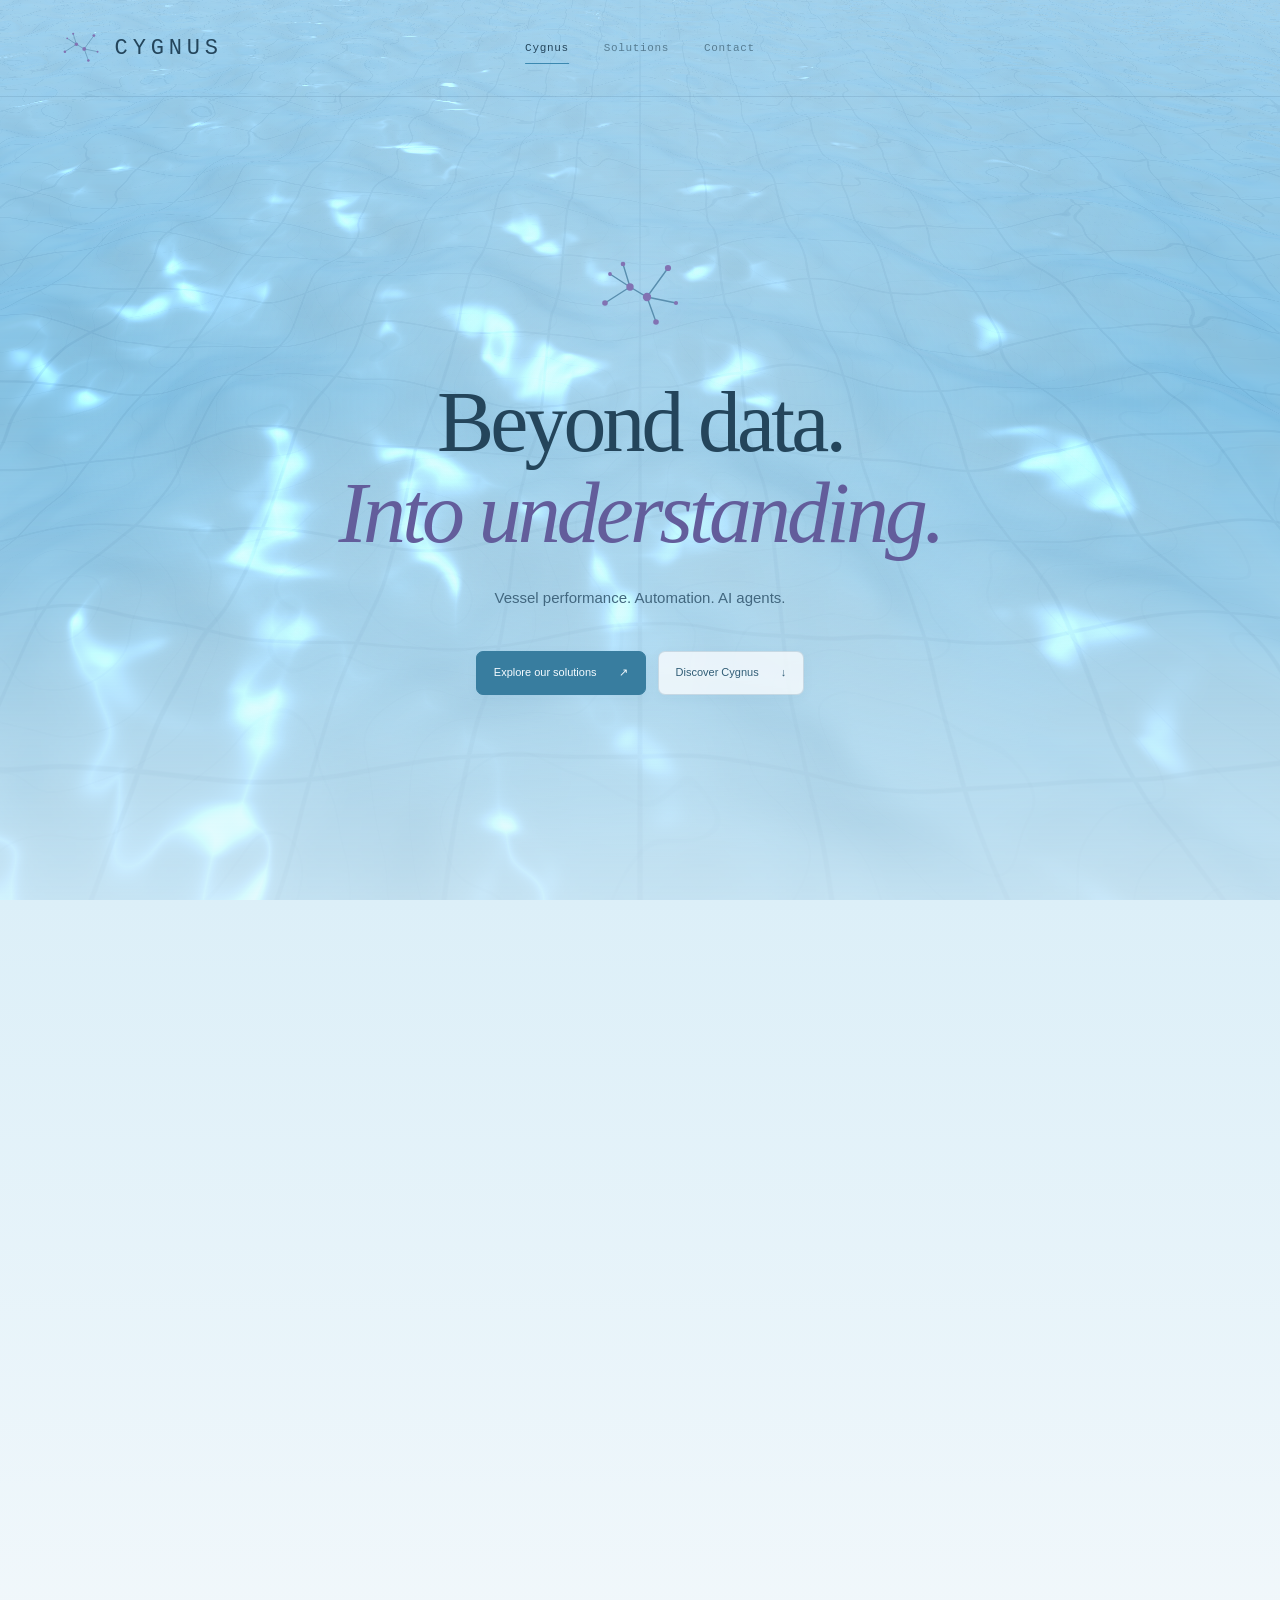
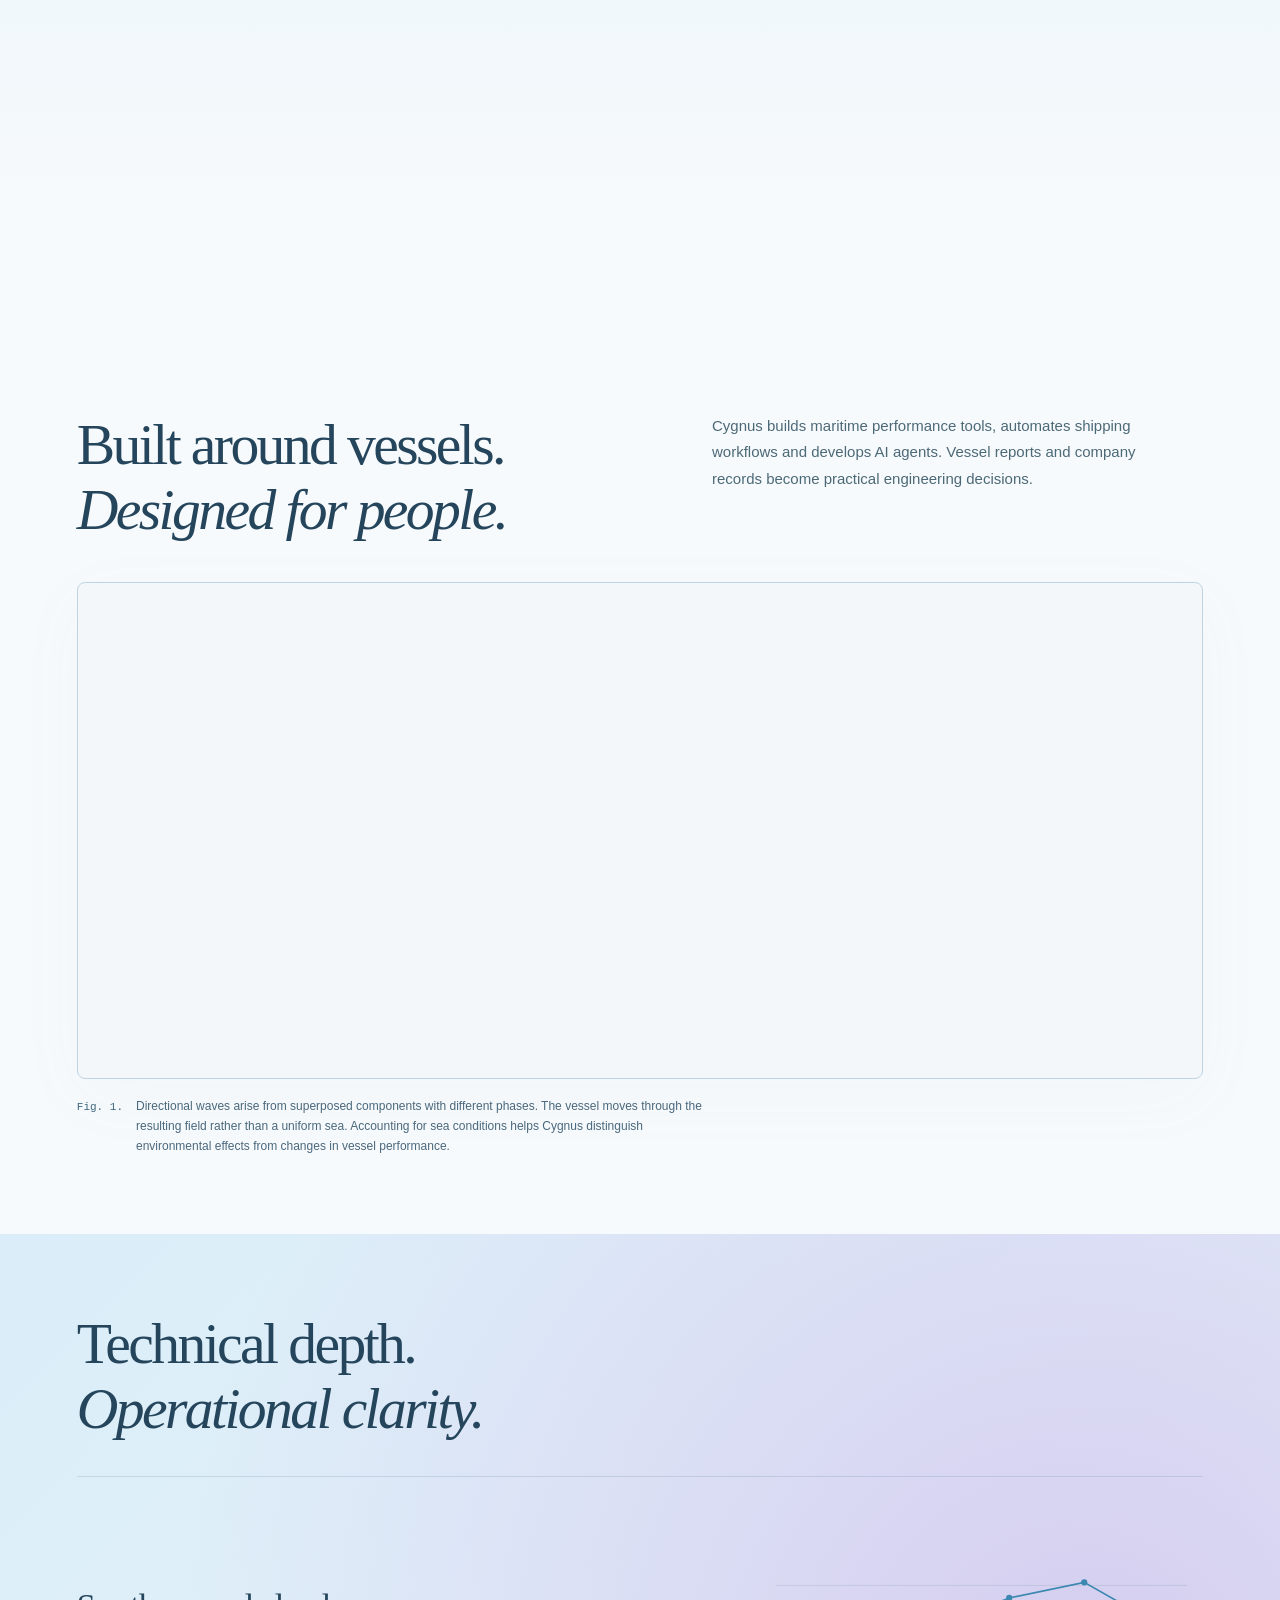
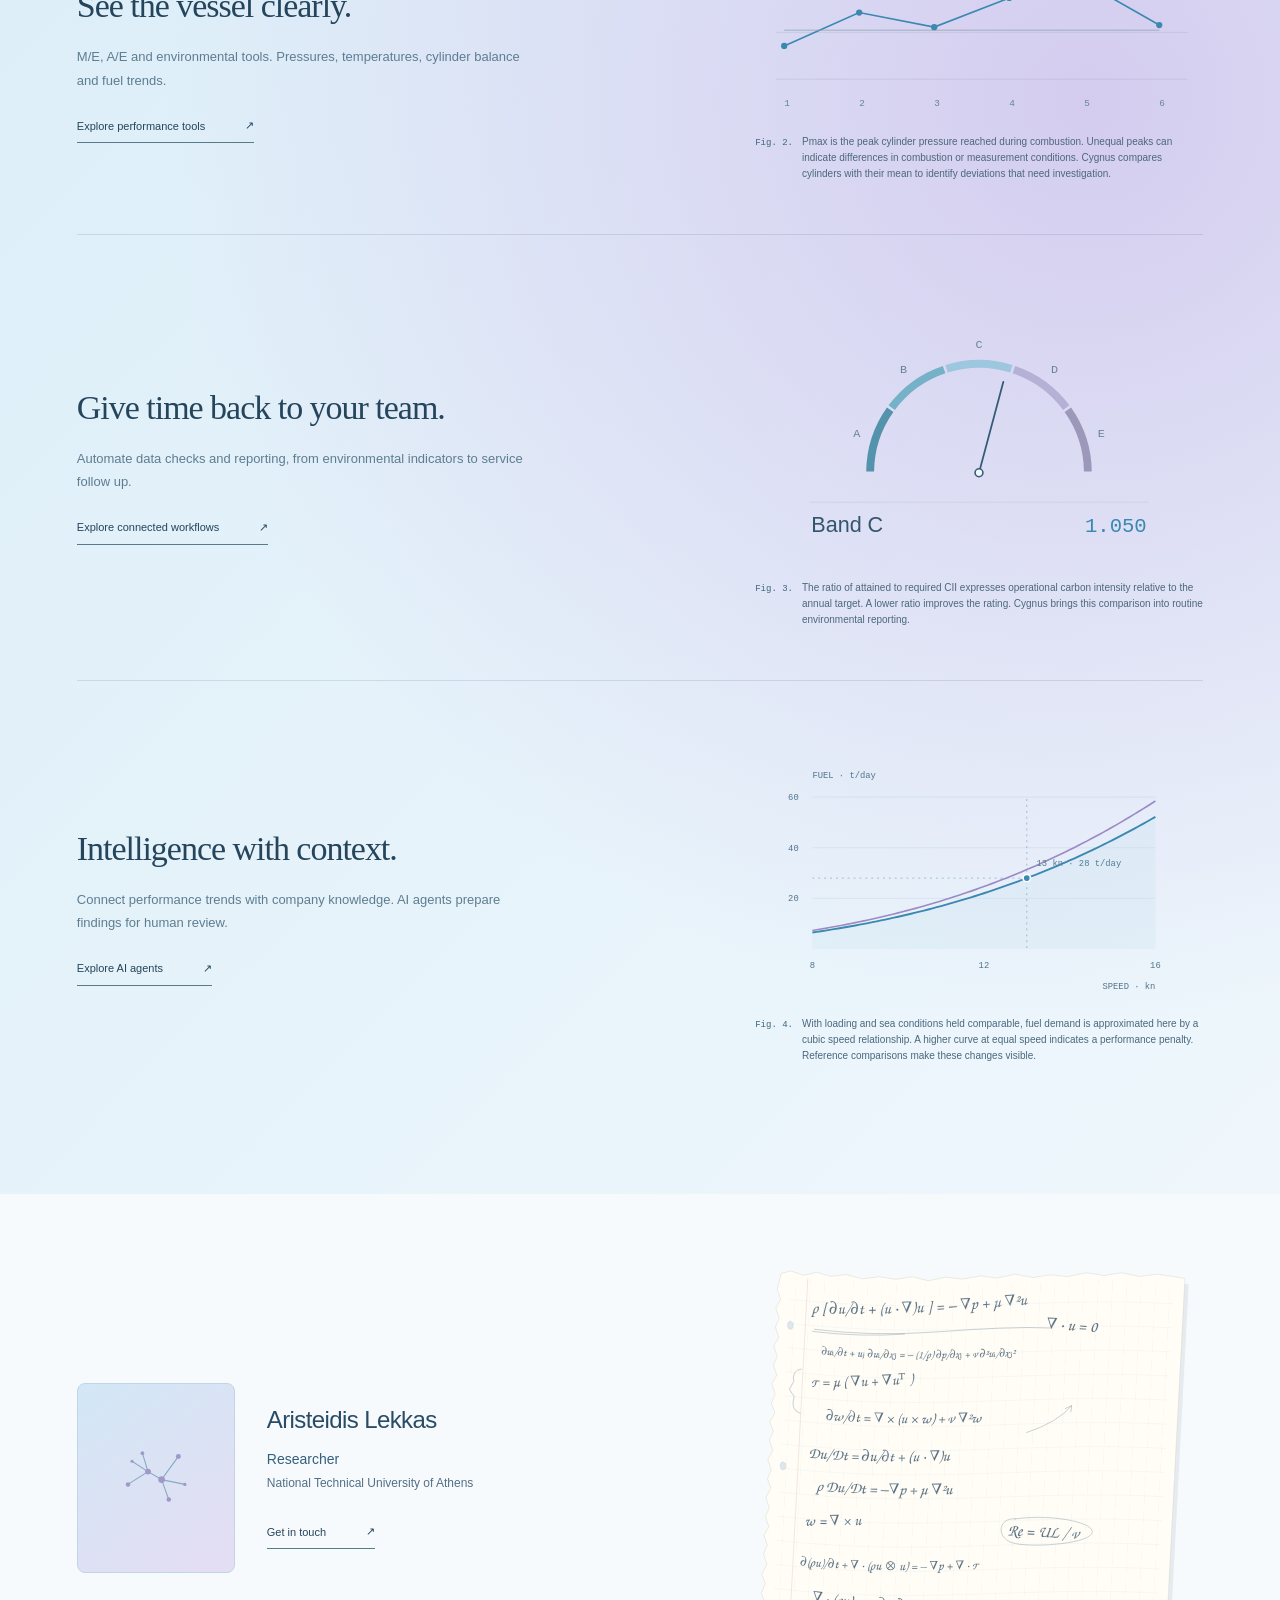
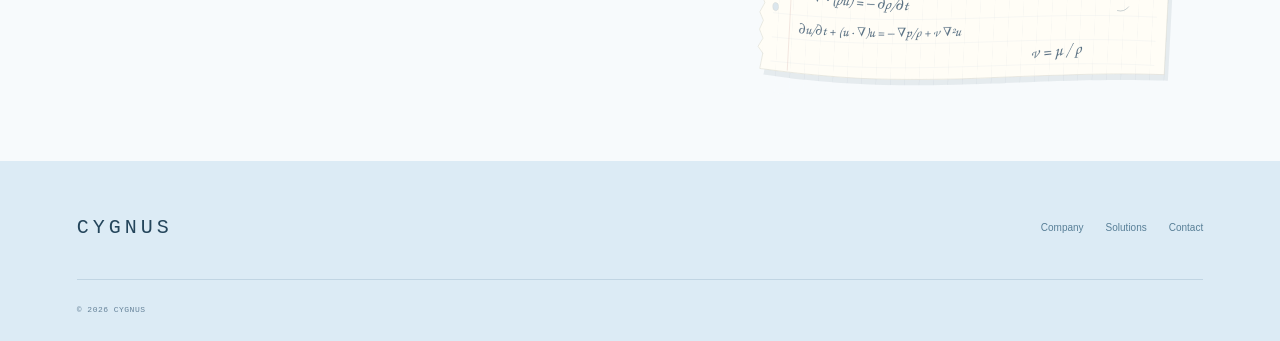
==== index.html @ 73a5e417 "Add files via upload" ====
<!doctype html><html lang="en"><head><meta charset="utf-8"><meta name="viewport" content="width=device-width,initial-scale=1"><meta name="theme-color" content="#e4f1f8"><title>Cygnus — Maritime Performance & Intelligence</title><meta name="description" content="Maritime performance tools, shipping process automation and AI agents. Engineering and development by Aristeidis Lekkas."><link rel="icon" type="image/svg+xml" href="mark.svg"><link rel="stylesheet" href="style.css?v=20"><script src="app.js?v=20" defer></script></head><body data-page="company"><a class="skip" href="#main">Skip to content</a><header class="site-header"><a class="brand" href="index.html" aria-label="Cygnus home"><img src="mark.svg" width="46" height="46" alt=""><span>CYGNUS</span></a><nav id="navigation" aria-label="Main navigation"><a href="index.html" aria-current="page">Cygnus</a><a href="solutions.html">Solutions</a><a href="contact.html">Contact</a></nav><div class="header-actions"><button class="menu-toggle" aria-label="Open navigation" aria-controls="navigation" aria-expanded="false"><span></span><span></span></button></div></header><main id="main">
<section class="ocean-hero"><canvas id="sea" aria-hidden="true"></canvas><div class="sea-vignette"></div><div class="hero-content"><div class="hero-symbol"><img src="mark.svg" alt="Cygnus constellation" width="100" height="100"></div><h1>Beyond data.<br><em>Into understanding.</em></h1><p class="hero-description">Vessel performance. Automation. AI agents.</p><div class="hero-cta"><a class="button primary" href="solutions.html">Explore our solutions <span>↗</span></a><a class="plain-link" href="#company">Discover Cygnus <span>↓</span></a></div></div></section>
<div class="ocean-transfer" aria-hidden="true"></div>
<section class="section light" id="company"><div class="intro-grid"><h2 class="reveal">Built around vessels.<br><em>Designed for people.</em></h2><div class="intro-copy reveal"><p>Cygnus builds maritime performance tools, automates shipping workflows and develops AI agents. Vessel reports and company records become practical engineering decisions.</p></div></div><figure class="engineering-figure"><div class="light-scene company-wave-scene" id="company-wave-scene"><svg viewBox="0 0 1000 500" role="img" aria-label="Ship in a directional wave field changing with scroll"></svg></div><figcaption class="figure-caption"><span class="figure-number">Fig. 1.</span><p>Directional waves arise from superposed components with different phases. The vessel moves through the resulting field rather than a uniform sea. Accounting for sea conditions helps Cygnus distinguish environmental effects from changes in vessel performance.</p></figcaption></figure></section>
<section class="section dark" id="work"><div class="section-intro reveal"><h2>Technical depth.<br><em>Operational clarity.</em></h2></div>
<div class="capability reveal"><div class="capability-copy"><h3>See the vessel clearly.</h3><p>M/E, A/E and environmental tools. Pressures, temperatures, cylinder balance and fuel trends.</p><a class="text-link" href="solutions.html#performance">Explore performance tools <span>↗</span></a></div><figure class="mini-graphic"><svg viewBox="0 0 430 160" class="mini-pressure" id="pressure-mini-chart" role="img" aria-label="Illustrative cylinder pressure chart"><path class="gridline" d="M20 35H415M20 80H415M20 125H415"/><path class="chart-line cyan animated-trace" d="M28 93 100 61 172 75 244 47 316 32 388 73"/><path class="chart-line faded" d="M28 78H388"/><g class="chart-dots"><circle cx="28" cy="93" r="3"/><circle cx="100" cy="61" r="3"/><circle cx="172" cy="75" r="3"/><circle cx="244" cy="47" r="3"/><circle cx="316" cy="32" r="3"/><circle cx="388" cy="73" r="3"/></g><g class="svg-label"><text x="28" y="151">1</text><text x="100" y="151">2</text><text x="172" y="151">3</text><text x="244" y="151">4</text><text x="316" y="151">5</text><text x="388" y="151">6</text></g></svg><figcaption class="figure-caption"><span class="figure-number">Fig. 2.</span><p>Pmax is the peak cylinder pressure reached during combustion. Unequal peaks can indicate differences in combustion or measurement conditions. Cygnus compares cylinders with their mean to identify deviations that need investigation.</p></figcaption></figure></div>
<div class="capability reveal"><div class="capability-copy"><h3>Give time back to your team.</h3><p>Automate data checks and reporting, from environmental indicators to service follow up.</p><a class="text-link" href="solutions.html#automation">Explore connected workflows <span>↗</span></a></div><figure class="mini-graphic cii-mini"><svg id="cii-mini-chart" viewBox="0 0 430 260" role="img" aria-label="Illustrative CII rating gauge whose needle changes with scroll"></svg><figcaption class="figure-caption"><span class="figure-number">Fig. 3.</span><p>The ratio of attained to required CII expresses operational carbon intensity relative to the annual target. A lower ratio improves the rating. Cygnus brings this comparison into routine environmental reporting.</p></figcaption></figure></div>
<div class="capability reveal"><div class="capability-copy"><h3>Intelligence with context.</h3><p>Connect performance trends with company knowledge. AI agents prepare findings for human review.</p><a class="text-link" href="solutions.html#agents">Explore AI agents <span>↗</span></a></div><figure class="mini-graphic speed-mini"><svg id="speed-mini-chart" viewBox="0 0 430 250" role="img" aria-label="Illustrative cubic vessel speed versus fuel curves drawn by scrolling"></svg><figcaption class="figure-caption"><span class="figure-number">Fig. 4.</span><p>With loading and sea conditions held comparable, fuel demand is approximated here by a cubic speed relationship. A higher curve at equal speed indicates a performance penalty. Reference comparisons make these changes visible.</p></figcaption></figure></div></section>
<section class="section light profile-section"><div class="research-profile"><div class="profile-identity"><div class="portrait-slot" aria-hidden="true"><img src="mark.svg" alt="" width="80" height="80"></div><div class="research-profile-copy"><h3>Aristeidis Lekkas</h3><p>Researcher<br><span>National Technical University of Athens</span></p><a class="text-link" href="contact.html">Get in touch <span>↗</span></a></div></div><div class="research-notebook" id="research-notebook"><!-- notebook:start --><svg xmlns="http://www.w3.org/2000/svg" viewBox="0 0 800 760" aria-hidden="true" focusable="false" class="research-paper"><defs><g id="notebook-sheet"><path d="M48 32L65 26 88 31 110 24 135 29 161 24 190 30 219 25 248 29 276 24 305 31 334 25 364 29 395 24 424 29 454 23 486 30 516 26 546 30 578 24 609 29 640 24 670 30 702 25 750 30L750 720Q400 732 47 720L51 693 42 682 50 667 43 652 49 636 42 622 50 605 43 590 49 572 42 557 50 538 43 521 49 505 42 489 50 473 43 456 49 440 42 423 50 406 43 390 49 374 42 357 50 340 43 323 49 307 42 291 50 275 43 258 49 242 42 225 50 209 43 192 49 176 42 159 50 143 43 126 49 110 42 93 50 77 43 61Z" fill="#47657a" opacity=".10" transform="translate(7 10)" /><path d="M48 32L65 26 88 31 110 24 135 29 161 24 190 30 219 25 248 29 276 24 305 31 334 25 364 29 395 24 424 29 454 23 486 30 516 26 546 30 578 24 609 29 640 24 670 30 702 25 750 30L750 720Q400 732 47 720L51 693 42 682 50 667 43 652 49 636 42 622 50 605 43 590 49 572 42 557 50 538 43 521 49 505 42 489 50 473 43 456 49 440 42 423 50 406 43 390 49 374 42 357 50 340 43 323 49 307 42 291 50 275 43 258 49 242 42 225 50 209 43 192 49 176 42 159 50 143 43 126 49 110 42 93 50 77 43 61Z" fill="#fffdf6" stroke="#deddd4" stroke-width="1" /><path d="M65 75H732" stroke="#a5bed0" stroke-width=".7" opacity=".23" /><path d="M65 117H732" stroke="#a5bed0" stroke-width=".7" opacity=".23" /><path d="M65 159H732" stroke="#a5bed0" stroke-width=".7" opacity=".23" /><path d="M65 201H732" stroke="#a5bed0" stroke-width=".7" opacity=".23" /><path d="M65 243H732" stroke="#a5bed0" stroke-width=".7" opacity=".23" /><path d="M65 285H732" stroke="#a5bed0" stroke-width=".7" opacity=".23" /><path d="M65 327H732" stroke="#a5bed0" stroke-width=".7" opacity=".23" /><path d="M65 369H732" stroke="#a5bed0" stroke-width=".7" opacity=".23" /><path d="M65 411H732" stroke="#a5bed0" stroke-width=".7" opacity=".23" /><path d="M65 453H732" stroke="#a5bed0" stroke-width=".7" opacity=".23" /><path d="M65 495H732" stroke="#a5bed0" stroke-width=".7" opacity=".23" /><path d="M65 537H732" stroke="#a5bed0" stroke-width=".7" opacity=".23" /><path d="M65 579H732" stroke="#a5bed0" stroke-width=".7" opacity=".23" /><path d="M65 621H732" stroke="#a5bed0" stroke-width=".7" opacity=".23" /><path d="M65 663H732" stroke="#a5bed0" stroke-width=".7" opacity=".23" /><path d="M65 705H732" stroke="#a5bed0" stroke-width=".7" opacity=".23" /><path d="M95 36V719" stroke="#ca9e9a" stroke-width=".9" opacity=".45" /><ellipse cx="69" cy="120" rx="5" ry="7" fill="#dbe6ed" stroke="#d3d5d0" stroke-width=".8" /><ellipse cx="69" cy="365" rx="5" ry="7" fill="#dbe6ed" stroke="#d3d5d0" stroke-width=".8" /><ellipse cx="69" cy="610" rx="5" ry="7" fill="#dbe6ed" stroke="#d3d5d0" stroke-width=".8" /><g fill="#5a7183" stroke="#5a7183" stroke-width=".14"><g data-handwritten-line="0" transform="translate(105 96) rotate(-0.8) scale(0.88) translate(-125.0 -65.0)"><g transform="rotate(-2,125,65)">
      <g aria-label="ρ [ ∂u/∂t + (u · ∇)u ] = − ∇p + μ ∇²u" style="font-size:32px">
        <path d="m 129.192,65.096 c 0.672,0.128 0.992,0.16 1.44,0.16 1.344,0 2.528,-0.448 3.84,-1.408 1.12,-0.832 2.24,-2.08 2.816,-3.072 0.896,-1.6 1.696,-4.576 1.696,-6.336 0,-1.664 -0.736,-2.624 -2.048,-2.624 -0.96,0 -2.56,0.512 -3.936,1.28 -1.92,1.088 -3.136,2.368 -3.904,4.096 -0.48,1.056 -0.672,1.792 -1.44,5.344 -0.8,3.52 -1.344,5.824 -2.24,9.216 l -1.152,0.064 -0.96,1.024 c 0.576,0.032 0.96,0.032 1.088,0.032 l 2.304,0.032 2.048,0.032 c 0.256,0 0.704,0 1.504,-0.032 l 0.992,-0.8 -3.584,-0.192 c 0.416,-1.952 0.608,-2.88 0.736,-3.392 0.16,-0.672 0.288,-1.344 0.448,-2.048 z m 5.856,-11.744 c 1.024,0.064 1.632,0.96 1.632,2.368 0,1.856 -0.736,4.352 -1.728,5.888 -1.024,1.568 -2.144,2.336 -3.392,2.336 -0.608,0 -1.024,-0.192 -1.248,-0.544 -0.256,-0.416 -0.384,-0.992 -0.352,-1.472 0.096,-1.28 0.896,-3.904 1.792,-5.856 0.672,-1.504 2.24,-2.816 3.296,-2.72 z" transform=" translate(129.192 65.096) skewX(-1.6500000000000001) scale(0.973 1) translate(-129.192 -65.096) translate(0.130 -0.850)" stroke-width="0.16" />
        <path d="m 148.71197,70.248 c 0.8,0.032 1.312,0.032 1.472,0.032 h 0.352 l 1.12,-0.832 -2.656,-0.16 0.608,-2.464 1.184,-4.736 1.248,-4.8 c 0.288,-1.12 0.576,-2.272 0.864,-3.424 0.512,-1.952 0.896,-3.392 1.12,-4.288 0.48,-1.76 0.768,-2.752 1.376,-4.864 l 1.568,-0.192 1.12,-0.8 h -1.12 -0.928 -1.504 -0.8 c -0.768,3.2 -1.312,5.28 -1.92,7.552 -0.576,1.984 -1.12,4 -1.696,6.016 -1.76,6.72 -1.76,6.72 -2.048,7.808 -0.384,1.504 -1.088,4 -1.408,5.184 0.544,-0.032 0.8,-0.032 1.344,-0.032 z" transform=" translate(148.71197 70.248) skewX(1.1) scale(0.973 1) translate(-148.71197 -70.248) translate(0.390 -0.850)" stroke-width="0.195" />
        <path d="m 163.30394,42.984 c 1.632,-0.8 2.528,-1.056 3.648,-1.056 3.328,0 5.248,3.104 5.248,8.512 0,0.992 -0.064,1.696 -0.224,3.264 -2.304,-1.76 -3.264,-2.176 -5.056,-2.176 -3.296,0 -6.272,3.488 -6.272,7.392 0,3.648 2.656,6.4 6.208,6.4 2.336,0 4.064,-1.024 5.536,-3.232 1.504,-2.24 2.528,-6.56 2.528,-10.496 0,-6.304 -3.808,-11.2 -8.736,-11.2 -1.344,0 -2.24,0.192 -4.224,0.896 z m 8.448,11.808 c -0.416,3.232 -0.864,5.088 -1.632,6.592 -0.928,1.824 -2.304,2.912 -3.744,2.912 -1.792,0 -2.88,-1.696 -2.88,-4.48 0,-3.776 2.176,-6.816 4.896,-6.816 1.184,0 1.92,0.384 3.36,1.792 z" transform=" translate(163.30394 42.984) skewX(-1.1) scale(0.973 1) translate(-163.30394 -42.984) translate(-0.195 -0.850)" stroke-width="0.23" />
        <path d="m 186.43994,60.776 c -2.432,1.664 -3.552,2.336 -3.968,2.336 -0.352,0 -0.608,-0.448 -0.608,-1.056 0,-0.736 0.256,-2.016 0.8,-4.064 0.32,-1.216 0.64,-2.432 0.672,-2.624 0.288,-1.216 0.512,-2.016 0.576,-2.24 0.096,-0.352 0.16,-0.672 0.16,-0.864 0,-0.256 -0.16,-0.416 -0.384,-0.416 -0.32,0 -2.624,1.248 -4.96,2.688 l -0.224,0.864 c 1.376,-0.704 1.952,-0.928 2.336,-0.928 0.256,0 0.448,0.224 0.448,0.608 0,0.448 -0.288,1.696 -0.896,3.968 -0.8,3.008 -0.992,3.872 -0.992,4.8 0,0.896 0.384,1.568 0.896,1.568 0.48,0 1.024,-0.288 2.656,-1.344 2.496,-1.6 2.496,-1.6 3.296,-2.144 -0.288,1.088 -0.448,2.176 -0.448,2.752 0,0.448 0.224,0.736 0.576,0.736 0.64,0 3.648,-1.76 5.856,-3.424 l 0.224,-0.96 c -2.272,1.344 -3.328,1.92 -3.68,1.92 -0.224,0 -0.352,-0.224 -0.352,-0.768 0,-1.632 1.152,-6.368 2.56,-10.464 -0.416,0.224 -0.704,0.384 -0.832,0.448 -0.384,0.192 -0.768,0.384 -1.184,0.544 -0.096,0.064 -0.288,0.16 -0.64,0.352 -0.224,0.8 -0.736,2.944 -1.568,6.432 z" transform=" translate(186.43994 60.776) skewX(1.6500000000000001) scale(0.973 1) translate(-186.43994 -60.776) translate(0.065 -0.850)" stroke-width="0.09" />
        <path d="m 191.17591,70.408 c 0.288,0 0.32,0 0.672,0.032 l 1.312,-2.304 3.648,-6.304 3.712,-6.4 c 1.536,-2.656 3.104,-5.312 4.672,-7.968 0.992,-1.696 1.216,-2.08 2.528,-4.064 -0.608,-0.064 -0.96,-0.096 -1.376,-0.128 -1.344,2.464 -1.728,3.136 -2.752,4.864 -1.856,3.2 -3.808,6.528 -5.76,9.856 l -2.24,3.84 c -0.832,1.408 -1.696,2.816 -2.432,4.096 -1.056,1.728 -1.44,2.368 -2.752,4.416 z" transform=" translate(191.17591 70.408) skewX(-0.55) scale(0.973 1) translate(-191.17591 -70.408) translate(0.325 -0.850)" stroke-width="0.125" />
        <path d="m 204.90392,42.984 c 1.632,-0.8 2.528,-1.056 3.648,-1.056 3.328,0 5.248,3.104 5.248,8.512 0,0.992 -0.064,1.696 -0.224,3.264 -2.304,-1.76 -3.264,-2.176 -5.056,-2.176 -3.296,0 -6.272,3.488 -6.272,7.392 0,3.648 2.656,6.4 6.208,6.4 2.336,0 4.064,-1.024 5.536,-3.232 1.504,-2.24 2.528,-6.56 2.528,-10.496 0,-6.304 -3.808,-11.2 -8.736,-11.2 -1.344,0 -2.24,0.192 -4.224,0.896 z m 8.448,11.808 c -0.416,3.232 -0.864,5.088 -1.632,6.592 -0.928,1.824 -2.304,2.912 -3.744,2.912 -1.792,0 -2.88,-1.696 -2.88,-4.48 0,-3.776 2.176,-6.816 4.896,-6.816 1.184,0 1.92,0.384 3.36,1.792 z" transform=" translate(204.90392 42.984) skewX(2.2) scale(0.973 1) translate(-204.90392 -42.984) translate(-0.260 -0.850)" stroke-width="0.16" />
        <path d="m 229.09592,60.968 c -2.432,1.472 -3.456,1.984 -3.904,1.984 -0.416,0 -0.928,-0.8 -0.928,-1.504 0,-0.448 0.032,-0.544 0.736,-3.584 0.16,-0.576 0.288,-1.184 0.416,-1.792 0.032,-0.096 0.16,-0.608 0.224,-0.896 1.088,-0.032 2.08,-0.096 3.168,-0.16 l 1.216,-0.928 h -4.096 c 0.16,-0.736 0.224,-0.96 0.32,-1.44 0.096,-0.32 0.32,-1.184 0.768,-2.912 l 0.192,-0.832 -0.544,0.288 c -0.192,0.064 -0.448,0.192 -0.8,0.352 -0.224,0.128 -0.48,0.224 -0.736,0.352 -0.128,0.064 -0.256,0.128 -0.448,0.192 l -0.288,1.312 -0.352,1.536 -0.256,1.152 c -0.288,0.032 -0.48,0.032 -0.576,0.032 h -0.768 c -0.064,0 -0.224,0 -0.48,0.032 -0.16,0.096 -0.288,0.192 -0.32,0.192 -0.096,0.064 -0.288,0.224 -0.608,0.48 -0.064,0.032 -0.224,0.192 -0.48,0.352 h 0.768 1.472 0.704 l -0.32,1.408 c -1.376,5.664 -1.376,5.664 -1.376,6.688 0,1.024 0.672,2.144 1.28,2.144 0.704,0 2.88,-1.312 5.952,-3.648 z" transform=" translate(229.09592 60.968) skewX(0.0) scale(0.973 1) translate(-229.09592 -60.968) translate(0.000 -0.850)" stroke-width="0.195" />
        <path d="m 245.47989,58.856 h 5.696 v -1.728 h -5.696 v -5.696 h -1.728 v 5.696 h -5.696 v 1.728 h 5.696 v 5.696 h 1.728 z" transform=" translate(245.47989 58.856) skewX(-2.2) scale(0.973 1) translate(-245.47989 -58.856) translate(0.260 -0.850)" stroke-width="0.23" />
        <path d="m 271.36788,43.784 c -0.096,-0.064 -0.128,-0.064 -0.288,-0.16 h -0.32 c -2.272,2.112 -3.68,4.032 -5.184,7.04 -2.144,4.288 -3.424,9.6 -3.424,14.272 0,2.016 0.288,3.392 1.184,5.376 1.216,-0.256 1.408,-0.32 2.016,-0.544 -0.832,-2.56 -1.088,-4.192 -1.088,-6.848 0,-3.712 0.736,-7.648 2.112,-11.072 1.376,-3.488 2.752,-5.536 5.248,-7.904 z" transform=" translate(271.36788 43.784) skewX(0.55) scale(0.973 1) translate(-271.36788 -43.784) translate(-0.325 -0.850)" stroke-width="0.09" />
        <path d="m 277.31989,60.776 c -2.432,1.664 -3.552,2.336 -3.968,2.336 -0.352,0 -0.608,-0.448 -0.608,-1.056 0,-0.736 0.256,-2.016 0.8,-4.064 0.32,-1.216 0.64,-2.432 0.672,-2.624 0.288,-1.216 0.512,-2.016 0.576,-2.24 0.096,-0.352 0.16,-0.672 0.16,-0.864 0,-0.256 -0.16,-0.416 -0.384,-0.416 -0.32,0 -2.624,1.248 -4.96,2.688 l -0.224,0.864 c 1.376,-0.704 1.952,-0.928 2.336,-0.928 0.256,0 0.448,0.224 0.448,0.608 0,0.448 -0.288,1.696 -0.896,3.968 -0.8,3.008 -0.992,3.872 -0.992,4.8 0,0.896 0.384,1.568 0.896,1.568 0.48,0 1.024,-0.288 2.656,-1.344 2.496,-1.6 2.496,-1.6 3.296,-2.144 -0.288,1.088 -0.448,2.176 -0.448,2.752 0,0.448 0.224,0.736 0.576,0.736 0.64,0 3.648,-1.76 5.856,-3.424 l 0.224,-0.96 c -2.272,1.344 -3.328,1.92 -3.68,1.92 -0.224,0 -0.352,-0.224 -0.352,-0.768 0,-1.632 1.152,-6.368 2.56,-10.464 -0.416,0.224 -0.704,0.384 -0.832,0.448 -0.384,0.192 -0.768,0.384 -1.184,0.544 -0.096,0.064 -0.288,0.16 -0.64,0.352 -0.224,0.8 -0.736,2.944 -1.568,6.432 z" transform=" translate(277.31989 60.776) skewX(-1.6500000000000001) scale(0.973 1) translate(-277.31989 -60.776) translate(-0.065 -0.850)" stroke-width="0.125" />
        <path d="m 293.92784,56.136 c -1.088,0 -1.952,0.864 -1.952,1.952 0,1.024 0.864,1.92 1.92,1.92 1.088,0 1.952,-0.864 1.952,-1.952 0,-1.056 -0.864,-1.92 -1.92,-1.92 z" transform=" translate(293.92784 56.136) skewX(1.1) scale(0.973 1) translate(-293.92784 -56.136) translate(0.195 -0.850)" stroke-width="0.16" />
        <path d="m 303.39979,42.504 10.496,22.496 9.184,-22.496 z m 2.336,1.664 h 13.12 l -6.176,14.976 z" transform=" translate(303.39979 42.504) skewX(-1.1) scale(0.973 1) translate(-303.39979 -42.504) translate(-0.390 -0.850)" stroke-width="0.195" />
        <path d="m 325.25578,70.312 c 2.24,-2.08 3.648,-4 5.184,-7.04 2.144,-4.256 3.424,-9.632 3.424,-14.272 0,-1.888 -0.32,-3.328 -1.152,-5.344 -1.216,0.224 -1.408,0.288 -2.048,0.544 0.832,2.528 1.088,4.128 1.088,6.784 0,3.744 -0.736,7.648 -2.112,11.104 -1.408,3.52 -2.784,5.568 -5.248,7.904 0.256,0.16 0.448,0.256 0.544,0.32 z" transform=" translate(325.25578 70.312) skewX(1.6500000000000001) scale(0.973 1) translate(-325.25578 -70.312) translate(-0.130 -0.850)" stroke-width="0.23" />
        <path d="m 341.44776,60.776 c -2.432,1.664 -3.552,2.336 -3.968,2.336 -0.352,0 -0.608,-0.448 -0.608,-1.056 0,-0.736 0.256,-2.016 0.8,-4.064 0.32,-1.216 0.64,-2.432 0.672,-2.624 0.288,-1.216 0.512,-2.016 0.576,-2.24 0.096,-0.352 0.16,-0.672 0.16,-0.864 0,-0.256 -0.16,-0.416 -0.384,-0.416 -0.32,0 -2.624,1.248 -4.96,2.688 l -0.224,0.864 c 1.376,-0.704 1.952,-0.928 2.336,-0.928 0.256,0 0.448,0.224 0.448,0.608 0,0.448 -0.288,1.696 -0.896,3.968 -0.8,3.008 -0.992,3.872 -0.992,4.8 0,0.896 0.384,1.568 0.896,1.568 0.48,0 1.024,-0.288 2.656,-1.344 2.496,-1.6 2.496,-1.6 3.296,-2.144 -0.288,1.088 -0.448,2.176 -0.448,2.752 0,0.448 0.224,0.736 0.576,0.736 0.64,0 3.648,-1.76 5.856,-3.424 l 0.224,-0.96 c -2.272,1.344 -3.328,1.92 -3.68,1.92 -0.224,0 -0.352,-0.224 -0.352,-0.768 0,-1.632 1.152,-6.368 2.56,-10.464 -0.416,0.224 -0.704,0.384 -0.832,0.448 -0.384,0.192 -0.768,0.384 -1.184,0.544 -0.096,0.064 -0.288,0.16 -0.64,0.352 -0.224,0.8 -0.736,2.944 -1.568,6.432 z" transform=" translate(341.44776 60.776) skewX(-0.55) scale(0.973 1) translate(-341.44776 -60.776) translate(0.130 -0.850)" stroke-width="0.09" />
        <path d="m 363.36771,43.72 h -0.576 -1.472 -0.384 l -1.12,0.8 2.72,0.16 c -0.096,0.288 -0.288,1.088 -0.64,2.496 -0.384,1.568 -0.768,3.136 -1.152,4.736 l -1.248,4.768 c -0.512,1.92 -0.992,3.808 -1.472,5.728 -0.256,0.992 -0.768,2.848 -1.376,4.96 -0.16,0.64 -0.352,1.28 -0.544,1.92 l -1.632,0.192 -1.088,0.8 c 0.544,-0.032 1.056,-0.032 1.28,-0.032 h 0.8 1.504 l 0.8,0.032 c 0.768,-3.2 1.28,-5.28 1.92,-7.552 0.544,-2.016 1.12,-4.032 1.696,-6.048 1.12,-4.32 1.792,-6.912 2.048,-7.808 0.448,-1.696 0.96,-3.52 1.408,-5.152 z" transform=" translate(363.36771 43.72) skewX(2.2) scale(0.973 1) translate(-363.36771 -43.72) translate(0.390 -0.850)" stroke-width="0.125" />
        <path d="m 386.50367,59.816 h -13.12 v 1.728 h 13.12 z m 0,-5.376 h -13.12 v 1.728 h 13.12 z" transform=" translate(386.50367 59.816) skewX(0.0) scale(0.973 1) translate(-386.50367 -59.816) translate(-0.195 -0.850)" stroke-width="0.16" />
        <path d="m 411.49567,57.128 h -16.128 v 1.728 h 16.128 z" transform=" translate(411.49567 57.128) skewX(-2.2) scale(0.973 1) translate(-411.49567 -57.128) translate(0.065 -0.850)" stroke-width="0.195" />
        <path d="m 418.08766,42.504 10.496,22.496 9.184,-22.496 z m 2.336,1.664 h 13.12 l -6.176,14.976 z" transform=" translate(418.08766 42.504) skewX(0.55) scale(0.973 1) translate(-418.08766 -42.504) translate(0.325 -0.850)" stroke-width="0.23" />
        <path d="m 439.23964,71.816 -0.96,1.024 c 0.576,0.032 0.96,0.032 1.088,0.032 l 2.304,0.032 2.048,0.032 c 0.256,0 0.704,0 1.504,-0.032 l 0.992,-0.8 -3.584,-0.192 c 0.416,-1.952 0.608,-2.88 0.736,-3.392 0.16,-0.672 0.288,-1.344 0.448,-2.048 l 0.352,-1.376 c 0.64,0.128 0.992,0.16 1.536,0.16 1.76,0 2.112,-0.16 4.608,-2.24 1.088,-0.864 1.472,-1.312 1.952,-2.24 1.024,-2.08 1.696,-4.576 1.696,-6.4 0,-1.536 -0.672,-2.528 -1.728,-2.528 -0.768,0 -1.856,0.48 -3.168,1.44 -1.408,1.024 -2.272,1.664 -2.624,1.888 0.448,-1.888 0.672,-2.848 0.672,-2.912 0,-0.192 -0.224,-0.416 -0.448,-0.416 -0.32,0 -2.912,1.376 -5.28,2.784 l -0.192,0.832 c 0.224,-0.096 0.672,-0.288 1.312,-0.544 0.608,-0.288 0.736,-0.32 0.992,-0.32 0.384,0 0.608,0.32 0.608,0.896 0,1.152 -1.888,9.376 -3.712,16.256 z m 5.696,-9.952 0.48,-2.176 0.48,-2.08 c 0.032,-0.16 0.128,-0.576 0.256,-1.152 2.592,-1.92 3.616,-2.464 4.448,-2.464 0.64,0 1.056,0.672 1.056,1.76 0,1.44 -0.448,3.264 -1.248,4.992 -0.864,1.92 -1.952,2.848 -3.264,2.848 -0.8,0 -1.664,-0.256 -2.432,-0.704 z" transform=" translate(439.23964 71.816) skewX(-1.6500000000000001) scale(0.973 1) translate(-439.23964 -71.816) translate(-0.260 -0.850)" stroke-width="0.09" />
        <path d="m 470.37564,58.856 h 5.696 v -1.728 h -5.696 v -5.696 h -1.728 v 5.696 h -5.696 v 1.728 h 5.696 v 5.696 h 1.728 z" transform=" translate(470.37564 58.856) skewX(1.1) scale(0.973 1) translate(-470.37564 -58.856) translate(0.000 -0.850)" stroke-width="0.125" />
        <path d="m 485.95963,55.4 c 1.376,-0.704 1.952,-0.928 2.336,-0.928 0.256,0 0.448,0.224 0.448,0.608 0,0.544 -0.8,3.808 -1.632,6.624 l -3.296,11.264 2.752,-1.376 1.536,-6.208 c 0.32,0 2.368,-1.28 5.6,-3.456 -0.288,1.088 -0.448,2.176 -0.448,2.752 0,0.448 0.224,0.736 0.576,0.736 0.64,0 3.648,-1.792 5.856,-3.424 l 0.224,-0.96 c -2.496,1.504 -3.328,1.92 -3.68,1.92 -0.224,0 -0.352,-0.224 -0.352,-0.768 0,-1.632 1.152,-6.368 2.56,-10.464 -0.416,0.224 -0.704,0.384 -0.832,0.448 -0.384,0.192 -0.768,0.384 -1.184,0.544 -0.096,0.064 -0.288,0.16 -0.64,0.352 -0.224,0.8 -0.736,2.944 -1.568,6.432 l -0.32,1.28 c -2.4,1.632 -3.584,2.336 -3.968,2.336 -0.32,0 -0.608,-0.416 -0.608,-0.928 0,-0.928 0.32,-2.56 0.8,-4.192 0.224,-0.768 0.448,-1.632 0.672,-2.624 0.288,-1.12 0.48,-1.92 0.576,-2.24 0.096,-0.352 0.16,-0.672 0.16,-0.864 0,-0.256 -0.16,-0.416 -0.384,-0.416 -0.32,0 -2.624,1.248 -4.96,2.688 z" transform=" translate(485.95963 55.4) skewX(-1.1) scale(0.973 1) translate(-485.95963 -55.4) translate(0.260 -0.850)" stroke-width="0.16" />
        <path d="m 505.89558,42.504 10.496,22.496 9.184,-22.496 z m 2.336,1.664 h 13.12 l -6.176,14.976 z" transform=" translate(505.89558 42.504) skewX(1.6500000000000001) scale(0.973 1) translate(-505.89558 -42.504) translate(-0.325 -0.850)" stroke-width="0.195" />
        <path d="m 528.99957,58.408 0.128,-0.128 0.256,-0.256 c 0.64,-0.64 0.832,-0.768 1.248,-0.768 0.16,0 0.448,0.032 0.736,0.096 0.448,0.096 0.48,0.096 1.472,0.32 1.728,0.352 1.92,0.384 2.24,0.384 0.16,0 0.256,-0.032 0.512,-0.128 0.192,-0.256 0.352,-0.416 0.416,-0.512 0.224,-0.256 0.416,-0.512 0.608,-0.768 0.256,-0.288 0.48,-0.576 0.704,-0.864 0.032,-0.064 0.16,-0.224 0.352,-0.48 l -0.384,-0.544 c -1.504,1.6 -1.728,1.792 -2.208,1.792 -0.128,0 -0.288,-0.032 -0.448,-0.064 -1.92,-0.416 -2.24,-0.48 -2.976,-0.544 l 0.512,-0.48 c 2.016,-1.728 2.656,-2.24 3.008,-2.56 1.152,-0.896 1.376,-1.152 1.792,-1.888 0.416,-0.704 0.576,-1.248 0.576,-1.92 0,-1.28 -0.864,-2.08 -2.24,-2.08 -2.24,0 -4.16,1.44 -4.16,3.104 0,0.16 0,0.256 0.064,0.48 l 1.568,0.192 c -0.192,-0.608 -0.256,-0.896 -0.256,-1.28 0,-0.928 0.64,-1.472 1.664,-1.472 0.992,0 1.696,0.672 1.696,1.664 0,1.248 -0.544,1.984 -2.976,4.128 -2.496,2.176 -3.008,2.688 -4,3.84 z" transform=" translate(528.99957 58.408) skewX(-0.55) scale(0.973 1) translate(-528.99957 -58.408) translate(-0.065 -0.850)" stroke-width="0.23" />
        <path d="m 545.35156,60.776 c -2.432,1.664 -3.552,2.336 -3.968,2.336 -0.352,0 -0.608,-0.448 -0.608,-1.056 0,-0.736 0.256,-2.016 0.8,-4.064 0.32,-1.216 0.64,-2.432 0.672,-2.624 0.288,-1.216 0.512,-2.016 0.576,-2.24 0.096,-0.352 0.16,-0.672 0.16,-0.864 0,-0.256 -0.16,-0.416 -0.384,-0.416 -0.32,0 -2.624,1.248 -4.96,2.688 l -0.224,0.864 c 1.376,-0.704 1.952,-0.928 2.336,-0.928 0.256,0 0.448,0.224 0.448,0.608 0,0.448 -0.288,1.696 -0.896,3.968 -0.8,3.008 -0.992,3.872 -0.992,4.8 0,0.896 0.384,1.568 0.896,1.568 0.48,0 1.024,-0.288 2.656,-1.344 2.496,-1.6 2.496,-1.6 3.296,-2.144 -0.288,1.088 -0.448,2.176 -0.448,2.752 0,0.448 0.224,0.736 0.576,0.736 0.64,0 3.648,-1.76 5.856,-3.424 l 0.224,-0.96 c -2.272,1.344 -3.328,1.92 -3.68,1.92 -0.224,0 -0.352,-0.224 -0.352,-0.768 0,-1.632 1.152,-6.368 2.56,-10.464 -0.416,0.224 -0.704,0.384 -0.832,0.448 -0.384,0.192 -0.768,0.384 -1.184,0.544 -0.096,0.064 -0.288,0.16 -0.64,0.352 -0.224,0.8 -0.736,2.944 -1.568,6.432 z" transform=" translate(545.35156 60.776) skewX(2.2) scale(0.973 1) translate(-545.35156 -60.776) translate(0.195 -0.850)" stroke-width="0.09" />
      </g>
    </g>
    </g><g data-handwritten-line="1" transform="translate(513 120) rotate(3.4) scale(0.87) translate(-850.0 -255.0)"><g transform="rotate(1.5,850,255)">
      <g aria-label="∇ · u = 0" style="font-size:32px">
        <path d="M 850.8,232.504 861.296,255 870.48,232.504 Z m 2.336,1.664 h 13.12 l -6.176,14.976 z" transform=" translate(850.8 232.504) skewX(0.0) scale(0.982 1) translate(-850.8 -232.504) translate(-0.260 0.000)" stroke-width="0.16" />
        <path d="m 883.69596,246.136 c -1.088,0 -1.952,0.864 -1.952,1.952 0,1.024 0.864,1.92 1.92,1.92 1.088,0 1.952,-0.864 1.952,-1.952 0,-1.056 -0.864,-1.92 -1.92,-1.92 z" transform=" translate(883.69596 246.136) skewX(-2.2) scale(0.982 1) translate(-883.69596 -246.136) translate(0.000 0.000)" stroke-width="0.195" />
        <path d="m 902.92792,250.776 c -2.432,1.664 -3.552,2.336 -3.968,2.336 -0.352,0 -0.608,-0.448 -0.608,-1.056 0,-0.736 0.256,-2.016 0.8,-4.064 0.32,-1.216 0.64,-2.432 0.672,-2.624 0.288,-1.216 0.512,-2.016 0.576,-2.24 0.096,-0.352 0.16,-0.672 0.16,-0.864 0,-0.256 -0.16,-0.416 -0.384,-0.416 -0.32,0 -2.624,1.248 -4.96,2.688 l -0.224,0.864 c 1.376,-0.704 1.952,-0.928 2.336,-0.928 0.256,0 0.448,0.224 0.448,0.608 0,0.448 -0.288,1.696 -0.896,3.968 -0.8,3.008 -0.992,3.872 -0.992,4.8 0,0.896 0.384,1.568 0.896,1.568 0.48,0 1.024,-0.288 2.656,-1.344 2.496,-1.6 2.496,-1.6 3.296,-2.144 -0.288,1.088 -0.448,2.176 -0.448,2.752 0,0.448 0.224,0.736 0.576,0.736 0.64,0 3.648,-1.76 5.856,-3.424 l 0.224,-0.96 c -2.272,1.344 -3.328,1.92 -3.68,1.92 -0.224,0 -0.352,-0.224 -0.352,-0.768 0,-1.632 1.152,-6.368 2.56,-10.464 -0.416,0.224 -0.704,0.384 -0.832,0.448 -0.384,0.192 -0.768,0.384 -1.184,0.544 -0.096,0.064 -0.288,0.16 -0.64,0.352 -0.224,0.8 -0.736,2.944 -1.568,6.432 z" transform=" translate(902.92792 250.776) skewX(0.55) scale(0.982 1) translate(-902.92792 -250.776) translate(0.260 0.000)" stroke-width="0.23" />
        <path d="m 930.70387,249.816 h -13.12 v 1.728 h 13.12 z m 0,-5.376 h -13.12 v 1.728 h 13.12 z" transform=" translate(930.70387 249.816) skewX(-1.6500000000000001) scale(0.982 1) translate(-930.70387 -249.816) translate(-0.325 0.000)" stroke-width="0.09" />
        <path d="m 949.96786,236.568 c -2.304,0 -4.896,1.6 -6.464,3.968 -1.536,2.304 -2.688,6.4 -2.688,9.44 0,3.456 1.248,5.248 3.712,5.248 2.752,0 5.216,-1.696 6.72,-4.576 1.28,-2.464 2.208,-6.24 2.208,-8.96 0,-3.392 -1.184,-5.12 -3.488,-5.12 z m -1.568,1.344 c 1.472,0 2.272,1.696 2.272,4.736 0,2.592 -0.672,5.888 -1.696,8.352 -0.8,1.984 -1.824,3.04 -2.944,3.04 -1.408,0 -2.432,-1.824 -2.432,-4.384 0,-1.76 0.608,-5.344 1.248,-7.424 0.864,-2.88 2.048,-4.32 3.552,-4.32 z" transform=" translate(949.96786 236.568) skewX(1.1) scale(0.982 1) translate(-949.96786 -236.568) translate(-0.065 0.000)" stroke-width="0.125" />
      </g>
    </g>
    </g><g data-handwritten-line="2" transform="translate(125 165) rotate(-1.1) scale(0.73) translate(-850.0 -65.0)"><g transform="rotate(1.2,850,65)">
      <g aria-label="∂uᵢ/∂t + uⱼ ∂uᵢ/∂xⱼ = − (1/ρ) ∂p/∂xᵢ + ν ∂²uᵢ/∂xⱼ²" style="font-size:26px">
        <path d="m 852.782,47.112 c 1.326,-0.65 2.054,-0.858 2.964,-0.858 2.704,0 4.264,2.522 4.264,6.916 0,0.806 -0.052,1.378 -0.182,2.652 -1.872,-1.43 -2.652,-1.768 -4.108,-1.768 -2.678,0 -5.096,2.834 -5.096,6.006 0,2.964 2.158,5.2 5.044,5.2 1.898,0 3.302,-0.832 4.498,-2.626 1.222,-1.82 2.054,-5.33 2.054,-8.528 0,-5.122 -3.094,-9.1 -7.098,-9.1 -1.092,0 -1.82,0.156 -3.432,0.728 z m 6.864,9.594 c -0.338,2.626 -0.702,4.134 -1.326,5.356 -0.754,1.482 -1.872,2.366 -3.042,2.366 -1.456,0 -2.34,-1.378 -2.34,-3.64 0,-3.068 1.768,-5.538 3.978,-5.538 0.962,0 1.56,0.312 2.73,1.456 z" transform=" translate(852.782 47.112) skewX(1.6500000000000001) scale(0.991 1) translate(-852.782 -47.112) translate(0.195 0.850)" stroke-width="0.16" />
        <path d="m 871.58,61.568 c -1.976,1.352 -2.886,1.898 -3.224,1.898 -0.286,0 -0.494,-0.364 -0.494,-0.858 0,-0.598 0.208,-1.638 0.65,-3.302 0.26,-0.988 0.52,-1.976 0.546,-2.132 0.234,-0.988 0.416,-1.638 0.468,-1.82 0.078,-0.286 0.13,-0.546 0.13,-0.702 0,-0.208 -0.13,-0.338 -0.312,-0.338 -0.26,0 -2.132,1.014 -4.03,2.184 l -0.182,0.702 c 1.118,-0.572 1.586,-0.754 1.898,-0.754 0.208,0 0.364,0.182 0.364,0.494 0,0.364 -0.234,1.378 -0.728,3.224 -0.65,2.444 -0.806,3.146 -0.806,3.9 0,0.728 0.312,1.274 0.728,1.274 0.39,0 0.832,-0.234 2.158,-1.092 2.028,-1.3 2.028,-1.3 2.678,-1.742 -0.234,0.884 -0.364,1.768 -0.364,2.236 0,0.364 0.182,0.598 0.468,0.598 0.52,0 2.964,-1.43 4.758,-2.782 l 0.182,-0.78 c -1.846,1.092 -2.704,1.56 -2.99,1.56 -0.182,0 -0.286,-0.182 -0.286,-0.624 0,-1.326 0.936,-5.174 2.08,-8.502 -0.338,0.182 -0.572,0.312 -0.676,0.364 -0.312,0.156 -0.624,0.312 -0.962,0.442 -0.078,0.052 -0.234,0.13 -0.52,0.286 -0.182,0.65 -0.598,2.392 -1.274,5.226 z" transform=" translate(871.58 61.568) skewX(-0.55) scale(0.991 1) translate(-871.58 -61.568) translate(-0.390 0.850)" stroke-width="0.195" />
        <path d="m 876.81349,55.668945 q -0.2666,-0.241211 -0.2666,-0.571289 0,-0.330078 0.2666,-0.571289 0.2793,-0.241211 0.64746,-0.241211 0.36817,0 0.63477,0.241211 0.2666,0.241211 0.2666,0.571289 0,0.330078 -0.2666,0.571289 -0.25391,0.228516 -0.63477,0.228516 -0.36816,0 -0.64746,-0.228516 z m 1.61231,8.582032 h 1.39648 V 65 h -4.26562 v -0.749023 h 1.40918 v -6.042969 h -1.40918 v -0.761719 h 2.86914 z" transform=" translate(876.81349 55.668945) skewX(2.2) scale(0.991 1) translate(-876.81349 -55.668945) translate(-0.130 0.850)" stroke-width="0.23" />
        <path d="m 880.65844,69.394 c 0.234,0 0.26,0 0.546,0.026 l 1.066,-1.872 2.964,-5.122 3.016,-5.2 c 1.248,-2.158 2.522,-4.316 3.796,-6.474 0.806,-1.378 0.988,-1.69 2.054,-3.302 -0.494,-0.052 -0.78,-0.078 -1.118,-0.104 -1.092,2.002 -1.404,2.548 -2.236,3.952 -1.508,2.6 -3.094,5.304 -4.68,8.008 l -1.82,3.12 c -0.676,1.144 -1.378,2.288 -1.976,3.328 -0.858,1.404 -1.17,1.924 -2.236,3.588 z" transform=" translate(880.65844 69.394) skewX(0.0) scale(0.991 1) translate(-880.65844 -69.394) translate(0.130 0.850)" stroke-width="0.09" />
        <path d="m 891.81245,47.112 c 1.326,-0.65 2.054,-0.858 2.964,-0.858 2.704,0 4.264,2.522 4.264,6.916 0,0.806 -0.052,1.378 -0.182,2.652 -1.872,-1.43 -2.652,-1.768 -4.108,-1.768 -2.678,0 -5.096,2.834 -5.096,6.006 0,2.964 2.158,5.2 5.044,5.2 1.898,0 3.302,-0.832 4.498,-2.626 1.222,-1.82 2.054,-5.33 2.054,-8.528 0,-5.122 -3.094,-9.1 -7.098,-9.1 -1.092,0 -1.82,0.156 -3.432,0.728 z m 6.864,9.594 c -0.338,2.626 -0.702,4.134 -1.326,5.356 -0.754,1.482 -1.872,2.366 -3.042,2.366 -1.456,0 -2.34,-1.378 -2.34,-3.64 0,-3.068 1.768,-5.538 3.978,-5.538 0.962,0 1.56,0.312 2.73,1.456 z" transform=" translate(891.81245 47.112) skewX(-2.2) scale(0.991 1) translate(-891.81245 -47.112) translate(0.390 0.850)" stroke-width="0.125" />
        <path d="m 911.46845,61.724 c -1.976,1.196 -2.808,1.612 -3.172,1.612 -0.338,0 -0.754,-0.65 -0.754,-1.222 0,-0.364 0.026,-0.442 0.598,-2.912 0.13,-0.468 0.234,-0.962 0.338,-1.456 0.026,-0.078 0.13,-0.494 0.182,-0.728 0.884,-0.026 1.69,-0.078 2.574,-0.13 l 0.988,-0.754 h -3.328 c 0.13,-0.598 0.182,-0.78 0.26,-1.17 0.078,-0.26 0.26,-0.962 0.624,-2.366 l 0.156,-0.676 -0.442,0.234 c -0.156,0.052 -0.364,0.156 -0.65,0.286 -0.182,0.104 -0.39,0.182 -0.598,0.286 -0.104,0.052 -0.208,0.104 -0.364,0.156 l -0.234,1.066 -0.286,1.248 -0.208,0.936 c -0.234,0.026 -0.39,0.026 -0.468,0.026 h -0.624 c -0.052,0 -0.182,0 -0.39,0.026 -0.13,0.078 -0.234,0.156 -0.26,0.156 -0.078,0.052 -0.234,0.182 -0.494,0.39 -0.052,0.026 -0.182,0.156 -0.39,0.286 h 0.624 1.196 0.572 l -0.26,1.144 c -1.118,4.602 -1.118,4.602 -1.118,5.434 0,0.832 0.546,1.742 1.04,1.742 0.572,0 2.34,-1.066 4.836,-2.964 z" transform=" translate(911.46845 61.724) skewX(0.55) scale(0.991 1) translate(-911.46845 -61.724) translate(-0.195 0.850)" stroke-width="0.16" />
        <path d="m 924.78042,60.008 h 4.628 v -1.404 h -4.628 v -4.628 h -1.404 v 4.628 h -4.628 v 1.404 h 4.628 v 4.628 h 1.404 z" transform=" translate(924.78042 60.008) skewX(-1.6500000000000001) scale(0.991 1) translate(-924.78042 -60.008) translate(0.065 0.850)" stroke-width="0.195" />
        <path d="m 943.89042,61.568 c -1.976,1.352 -2.886,1.898 -3.224,1.898 -0.286,0 -0.494,-0.364 -0.494,-0.858 0,-0.598 0.208,-1.638 0.65,-3.302 0.26,-0.988 0.52,-1.976 0.546,-2.132 0.234,-0.988 0.416,-1.638 0.468,-1.82 0.078,-0.286 0.13,-0.546 0.13,-0.702 0,-0.208 -0.13,-0.338 -0.312,-0.338 -0.26,0 -2.132,1.014 -4.03,2.184 l -0.182,0.702 c 1.118,-0.572 1.586,-0.754 1.898,-0.754 0.208,0 0.364,0.182 0.364,0.494 0,0.364 -0.234,1.378 -0.728,3.224 -0.65,2.444 -0.806,3.146 -0.806,3.9 0,0.728 0.312,1.274 0.728,1.274 0.39,0 0.832,-0.234 2.158,-1.092 2.028,-1.3 2.028,-1.3 2.678,-1.742 -0.234,0.884 -0.364,1.768 -0.364,2.236 0,0.364 0.182,0.598 0.468,0.598 0.52,0 2.964,-1.43 4.758,-2.782 l 0.182,-0.78 c -1.846,1.092 -2.704,1.56 -2.99,1.56 -0.182,0 -0.286,-0.182 -0.286,-0.624 0,-1.326 0.936,-5.174 2.08,-8.502 -0.338,0.182 -0.572,0.312 -0.676,0.364 -0.312,0.156 -0.624,0.312 -0.962,0.442 -0.078,0.052 -0.234,0.13 -0.52,0.286 -0.182,0.65 -0.598,2.392 -1.274,5.226 z" transform=" translate(943.89042 61.568) skewX(1.1) scale(0.991 1) translate(-943.89042 -61.568) translate(0.325 0.850)" stroke-width="0.23" />
        <path d="m 951.28211,55.65625 q -0.2666,-0.241211 -0.2666,-0.571289 0,-0.330078 0.2666,-0.571289 0.2666,-0.241211 0.63477,-0.241211 0.35547,0 0.62207,0.241211 0.2666,0.241211 0.2666,0.571289 0,0.330078 -0.25391,0.571289 -0.2539,0.228516 -0.63476,0.228516 -0.36817,0 -0.63477,-0.228516 z m 0.0889,2.539062 h -1.37109 v -0.761718 h 2.81835 v 8.290039 q 0,1.167969 -0.76171,1.828125 -0.77442,0.672851 -2.12012,0.672851 -0.55859,0 -1.0791,-0.114257 -0.52051,-0.126954 -1.00293,-0.355469 v -1.561524 h 0.74902 q 0.0508,0.685547 0.38086,1.00293 0.34277,0.317383 0.99023,0.317383 0.71094,0 1.05372,-0.431641 0.34277,-0.444336 0.34277,-1.358398 z" transform=" translate(951.28211 55.65625) skewX(-1.1) scale(0.991 1) translate(-951.28211 -55.65625) translate(-0.260 0.850)" stroke-width="0.09" />
        <path d="m 962.64054,47.112 c 1.326,-0.65 2.054,-0.858 2.964,-0.858 2.704,0 4.264,2.522 4.264,6.916 0,0.806 -0.052,1.378 -0.182,2.652 -1.872,-1.43 -2.652,-1.768 -4.108,-1.768 -2.678,0 -5.096,2.834 -5.096,6.006 0,2.964 2.158,5.2 5.044,5.2 1.898,0 3.302,-0.832 4.498,-2.626 1.222,-1.82 2.054,-5.33 2.054,-8.528 0,-5.122 -3.094,-9.1 -7.098,-9.1 -1.092,0 -1.82,0.156 -3.432,0.728 z m 6.864,9.594 c -0.338,2.626 -0.702,4.134 -1.326,5.356 -0.754,1.482 -1.872,2.366 -3.042,2.366 -1.456,0 -2.34,-1.378 -2.34,-3.64 0,-3.068 1.768,-5.538 3.978,-5.538 0.962,0 1.56,0.312 2.73,1.456 z" transform=" translate(962.64054 47.112) skewX(1.6500000000000001) scale(0.991 1) translate(-962.64054 -47.112) translate(0.000 0.850)" stroke-width="0.125" />
        <path d="m 981.43854,61.568 c -1.976,1.352 -2.886,1.898 -3.224,1.898 -0.286,0 -0.494,-0.364 -0.494,-0.858 0,-0.598 0.208,-1.638 0.65,-3.302 0.26,-0.988 0.52,-1.976 0.546,-2.132 0.234,-0.988 0.416,-1.638 0.468,-1.82 0.078,-0.286 0.13,-0.546 0.13,-0.702 0,-0.208 -0.13,-0.338 -0.312,-0.338 -0.26,0 -2.132,1.014 -4.03,2.184 l -0.182,0.702 c 1.118,-0.572 1.586,-0.754 1.898,-0.754 0.208,0 0.364,0.182 0.364,0.494 0,0.364 -0.234,1.378 -0.728,3.224 -0.65,2.444 -0.806,3.146 -0.806,3.9 0,0.728 0.312,1.274 0.728,1.274 0.39,0 0.832,-0.234 2.158,-1.092 2.028,-1.3 2.028,-1.3 2.678,-1.742 -0.234,0.884 -0.364,1.768 -0.364,2.236 0,0.364 0.182,0.598 0.468,0.598 0.52,0 2.964,-1.43 4.758,-2.782 l 0.182,-0.78 c -1.846,1.092 -2.704,1.56 -2.99,1.56 -0.182,0 -0.286,-0.182 -0.286,-0.624 0,-1.326 0.936,-5.174 2.08,-8.502 -0.338,0.182 -0.572,0.312 -0.676,0.364 -0.312,0.156 -0.624,0.312 -0.962,0.442 -0.078,0.052 -0.234,0.13 -0.52,0.286 -0.182,0.65 -0.598,2.392 -1.274,5.226 z" transform=" translate(981.43854 61.568) skewX(-0.55) scale(0.991 1) translate(-981.43854 -61.568) translate(0.260 0.850)" stroke-width="0.16" />
        <path d="m 986.67203,55.668945 q -0.2666,-0.241211 -0.2666,-0.571289 0,-0.330078 0.2666,-0.571289 0.27929,-0.241211 0.64746,-0.241211 0.36816,0 0.63476,0.241211 0.26661,0.241211 0.26661,0.571289 0,0.330078 -0.26661,0.571289 -0.2539,0.228516 -0.63476,0.228516 -0.36817,0 -0.64746,-0.228516 z m 1.6123,8.582032 h 1.39649 V 65 h -4.26563 v -0.749023 h 1.40918 v -6.042969 h -1.40918 v -0.761719 h 2.86914 z" transform=" translate(986.67203 55.668945) skewX(2.2) scale(0.991 1) translate(-986.67203 -55.668945) translate(-0.325 0.850)" stroke-width="0.195" />
        <path d="m 990.51698,69.394 c 0.234,0 0.26,0 0.546,0.026 l 1.066,-1.872 2.964,-5.122 3.016,-5.2 c 1.248,-2.158 2.52202,-4.316 3.79602,-6.474 0.806,-1.378 0.988,-1.69 2.054,-3.302 -0.494,-0.052 -0.78,-0.078 -1.118,-0.104 -1.092,2.002 -1.404,2.548 -2.236,3.952 -1.50802,2.6 -3.09402,5.304 -4.68002,8.008 l -1.82,3.12 c -0.676,1.144 -1.378,2.288 -1.976,3.328 -0.858,1.404 -1.17,1.924 -2.236,3.588 z" transform=" translate(990.51698 69.394) skewX(0.0) scale(0.991 1) translate(-990.51698 -69.394) translate(-0.065 0.850)" stroke-width="0.23" />
        <path d="m 1001.671,47.112 c 1.326,-0.65 2.054,-0.858 2.964,-0.858 2.704,0 4.264,2.522 4.264,6.916 0,0.806 -0.052,1.378 -0.182,2.652 -1.872,-1.43 -2.652,-1.768 -4.108,-1.768 -2.678,0 -5.09601,2.834 -5.09601,6.006 0,2.964 2.15801,5.2 5.04401,5.2 1.898,0 3.302,-0.832 4.498,-2.626 1.222,-1.82 2.054,-5.33 2.054,-8.528 0,-5.122 -3.094,-9.1 -7.098,-9.1 -1.092,0 -1.82,0.156 -3.432,0.728 z m 6.864,9.594 c -0.338,2.626 -0.702,4.134 -1.326,5.356 -0.754,1.482 -1.872,2.366 -3.042,2.366 -1.456,0 -2.34,-1.378 -2.34,-3.64 0,-3.068 1.768,-5.538 3.978,-5.538 0.962,0 1.56,0.312 2.73,1.456 z" transform=" translate(1001.671 47.112) skewX(-2.2) scale(0.991 1) translate(-1001.671 -47.112) translate(0.195 0.850)" stroke-width="0.09" />
        <path d="m 1014.567,65.65 c 0.156,0.026 0.234,0.052 0.234,0.052 0.052,0 0.13,-0.026 0.208,-0.052 0.546,-2.288 1.664,-4.004 3.562,-5.538 0.312,4.056 0.442,5.018 0.832,6.214 0.572,1.742 2.262,2.834 4.446,2.834 1.43,0 2.34,-0.364 3.198,-1.274 l -1.014,-1.196 c -0.702,1.248 -1.404,1.768 -2.34,1.768 -0.91,0 -1.82,-0.728 -2.21,-1.794 -0.546,-1.43 -0.546,-1.456 -1.326,-6.682 l -0.156,-1.144 c 2.184,-2.028 3.068,-2.652 3.77,-2.652 0.286,0 0.546,0.052 1.092,0.286 l 0.572,-1.82 c -0.39,-0.26 -0.572,-0.338 -0.91,-0.338 -0.338,0 -0.546,0.052 -0.988,0.26 -0.728,0.65 -0.832,0.754 -1.846,1.742 -0.858,0.832 -0.91,0.884 -1.82,1.742 -0.104,-0.962 -0.26,-1.924 -0.338,-2.288 -0.234,-1.066 -0.598,-1.456 -1.43,-1.456 -0.806,0 -1.56,0.442 -3.354,2.002 l -0.052,0.702 c 1.56,-1.04 1.69,-1.092 2.21,-1.092 0.858,0 1.17,0.676 1.56,3.406 l -0.572,0.468 c -0.208,0.156 -0.52,0.416 -0.962,0.754 -1.352,1.014 -1.378,1.04 -1.872,1.456 -0.676,0.598 -0.884,0.962 -1.352,2.288 z" transform=" translate(1014.567 65.65) skewX(0.55) scale(0.991 1) translate(-1014.567 -65.65) translate(-0.390 0.850)" stroke-width="0.125" />
        <path d="m 1026.8207,55.65625 q -0.2666,-0.241211 -0.2666,-0.571289 0,-0.330078 0.2666,-0.571289 0.2666,-0.241211 0.6348,-0.241211 0.3554,0 0.622,0.241211 0.2666,0.241211 0.2666,0.571289 0,0.330078 -0.2539,0.571289 -0.2539,0.228516 -0.6347,0.228516 -0.3682,0 -0.6348,-0.228516 z m 0.089,2.539062 h -1.3711 v -0.761718 h 2.8183 v 8.290039 q 0,1.167969 -0.7617,1.828125 -0.7744,0.672851 -2.1201,0.672851 -0.5586,0 -1.0791,-0.114257 -0.5205,-0.126954 -1.0029,-0.355469 v -1.561524 h 0.749 q 0.051,0.685547 0.3809,1.00293 0.3427,0.317383 0.9902,0.317383 0.7109,0 1.0537,-0.431641 0.3428,-0.444336 0.3428,-1.358398 z" transform=" translate(1026.8207 55.65625) skewX(-1.6500000000000001) scale(0.991 1) translate(-1026.8207 -55.65625) translate(-0.130 0.850)" stroke-width="0.16" />
        <path d="m 1048.8651,60.788 h -10.66 v 1.404 h 10.66 z m 0,-4.368 h -10.66 v 1.404 h 10.66 z" transform=" translate(1048.8651 60.788) skewX(1.1) scale(0.991 1) translate(-1048.8651 -60.788) translate(0.130 0.850)" stroke-width="0.195" />
        <path d="m 1069.1711,58.604 h -13.104 v 1.404 h 13.104 z" transform=" translate(1069.1711 58.604) skewX(-1.1) scale(0.991 1) translate(-1069.1711 -58.604) translate(0.390 0.850)" stroke-width="0.23" />
        <path d="m 1084.3811,47.762 c -0.078,-0.052 -0.104,-0.052 -0.234,-0.13 h -0.26 c -1.846,1.716 -2.99,3.276 -4.212,5.72 -1.742,3.484 -2.782,7.8 -2.782,11.596 0,1.638 0.234,2.756 0.962,4.368 0.988,-0.208 1.144,-0.26 1.638,-0.442 -0.676,-2.08 -0.884,-3.406 -0.884,-5.564 0,-3.016 0.598,-6.214 1.716,-8.996 1.118,-2.834 2.236,-4.498 4.264,-6.422 z" transform=" translate(1084.3811 47.762) skewX(1.6500000000000001) scale(0.991 1) translate(-1084.3811 -47.762) translate(-0.195 0.850)" stroke-width="0.09" />
        <path d="m 1082.7691,65 h 1.638 l 2.834,-0.026 2.99,0.026 h 1.066 l 0.624,-0.702 c -0.78,-0.026 -2.184,-0.182 -2.678,-0.286 -0.416,-0.104 -0.676,-0.39 -0.676,-0.78 0,-0.286 0.052,-0.676 0.156,-1.092 0.104,-0.338 0.364,-1.534 0.754,-3.328 1.066,-4.732 1.69,-7.358 2.132,-8.944 -0.676,0.364 -1.482,0.78 -2.678,1.404 -0.676,0.338 -1.196,0.572 -3.432,1.586 l 0.78,0.39 c 0.598,-0.208 0.806,-0.286 1.404,-0.52 l 0.78,-0.312 c 0.104,-0.052 0.338,-0.13 0.728,-0.26 l -2.47,10.634 c -0.182,0.754 -0.234,0.91 -0.416,1.04 -0.234,0.156 -0.234,0.156 -1.43,0.286 l -0.806,0.104 c -0.078,0 -0.26,0.026 -0.546,0.078 z" transform=" translate(1082.7691 65.0) skewX(-0.55) scale(0.991 1) translate(-1082.7691 -65.0) translate(0.065 0.850)" stroke-width="0.125" />
        <path d="m 1092.5451,69.394 c 0.234,0 0.26,0 0.546,0.026 l 1.066,-1.872 2.964,-5.122 3.016,-5.2 c 1.248,-2.158 2.522,-4.316 3.796,-6.474 0.806,-1.378 0.988,-1.69 2.054,-3.302 -0.494,-0.052 -0.78,-0.078 -1.118,-0.104 -1.092,2.002 -1.404,2.548 -2.236,3.952 -1.508,2.6 -3.094,5.304 -4.68,8.008 l -1.82,3.12 c -0.676,1.144 -1.378,2.288 -1.976,3.328 -0.858,1.404 -1.17,1.924 -2.236,3.588 z" transform=" translate(1092.5451 69.394) skewX(2.2) scale(0.991 1) translate(-1092.5451 -69.394) translate(0.325 0.850)" stroke-width="0.16" />
        <path d="m 1104.3231,65.078 c 0.546,0.104 0.806,0.13 1.17,0.13 1.092,0 2.054,-0.364 3.12,-1.144 0.91,-0.676 1.82,-1.69 2.288,-2.496 0.728,-1.3 1.378,-3.718 1.378,-5.148 0,-1.352 -0.598,-2.132 -1.664,-2.132 -0.78,0 -2.08,0.416 -3.198,1.04 -1.56,0.884 -2.548,1.924 -3.172,3.328 -0.39,0.858 -0.546,1.456 -1.17,4.342 -0.65,2.86 -1.092,4.732 -1.82,7.488 l -0.936,0.052 -0.78,0.832 c 0.468,0.026 0.78,0.026 0.884,0.026 l 1.872,0.026 1.664,0.026 c 0.208,0 0.572,0 1.222,-0.026 l 0.806,-0.65 -2.912,-0.156 c 0.338,-1.586 0.494,-2.34 0.598,-2.756 0.13,-0.546 0.234,-1.092 0.364,-1.664 z m 4.758,-9.542 c 0.832,0.052 1.326,0.78 1.326,1.924 0,1.508 -0.598,3.536 -1.404,4.784 -0.832,1.274 -1.742,1.898 -2.756,1.898 -0.494,0 -0.832,-0.156 -1.014,-0.442 -0.208,-0.338 -0.312,-0.806 -0.286,-1.196 0.078,-1.04 0.728,-3.172 1.456,-4.758 0.546,-1.222 1.82,-2.288 2.678,-2.21 z" transform=" translate(1104.3231 65.078) skewX(0.0) scale(0.991 1) translate(-1104.3231 -65.078) translate(-0.260 0.850)" stroke-width="0.195" />
        <path d="m 1112.7211,69.316 c 1.82,-1.69 2.964,-3.25 4.212,-5.72 1.742,-3.458 2.782,-7.826 2.782,-11.596 0,-1.534 -0.26,-2.704 -0.936,-4.342 -0.988,0.182 -1.144,0.234 -1.664,0.442 0.676,2.054 0.884,3.354 0.884,5.512 0,3.042 -0.598,6.214 -1.716,9.022 -1.144,2.86 -2.262,4.524 -4.264,6.422 0.208,0.13 0.364,0.208 0.442,0.26 z" transform=" translate(1112.7211 69.316) skewX(-2.2) scale(0.991 1) translate(-1112.7211 -69.316) translate(0.000 0.850)" stroke-width="0.23" />
        <path d="m 1125.7991,47.112 c 1.326,-0.65 2.054,-0.858 2.964,-0.858 2.704,0 4.264,2.522 4.264,6.916 0,0.806 -0.052,1.378 -0.182,2.652 -1.872,-1.43 -2.652,-1.768 -4.108,-1.768 -2.678,0 -5.096,2.834 -5.096,6.006 0,2.964 2.158,5.2 5.044,5.2 1.898,0 3.302,-0.832 4.498,-2.626 1.222,-1.82 2.054,-5.33 2.054,-8.528 0,-5.122 -3.094,-9.1 -7.098,-9.1 -1.092,0 -1.82,0.156 -3.432,0.728 z m 6.864,9.594 c -0.338,2.626 -0.702,4.134 -1.326,5.356 -0.754,1.482 -1.872,2.366 -3.042,2.366 -1.456,0 -2.34,-1.378 -2.34,-3.64 0,-3.068 1.768,-5.538 3.978,-5.538 0.962,0 1.56,0.312 2.73,1.456 z" transform=" translate(1125.7991 47.112) skewX(0.55) scale(0.991 1) translate(-1125.7991 -47.112) translate(0.260 0.850)" stroke-width="0.09" />
        <path d="m 1136.5891,70.538 -0.78,0.832 c 0.468,0.026 0.78,0.026 0.884,0.026 l 1.872,0.026 1.664,0.026 c 0.208,0 0.572,0 1.222,-0.026 l 0.806,-0.65 -2.912,-0.156 c 0.338,-1.586 0.494,-2.34 0.598,-2.756 0.13,-0.546 0.234,-1.092 0.364,-1.664 l 0.286,-1.118 c 0.52,0.104 0.806,0.13 1.248,0.13 1.43,0 1.716,-0.13 3.744,-1.82 0.884,-0.702 1.196,-1.066 1.586,-1.82 0.832,-1.69 1.378,-3.718 1.378,-5.2 0,-1.248 -0.546,-2.054 -1.404,-2.054 -0.624,0 -1.508,0.39 -2.574,1.17 -1.144,0.832 -1.846,1.352 -2.132,1.534 0.364,-1.534 0.546,-2.314 0.546,-2.366 0,-0.156 -0.182,-0.338 -0.364,-0.338 -0.26,0 -2.366,1.118 -4.29,2.262 l -0.156,0.676 c 0.182,-0.078 0.546,-0.234 1.066,-0.442 0.494,-0.234 0.598,-0.26 0.806,-0.26 0.312,0 0.494,0.26 0.494,0.728 0,0.936 -1.534,7.618 -3.016,13.208 z m 4.628,-8.086 0.39,-1.768 0.39,-1.69 c 0.026,-0.13 0.104,-0.468 0.208,-0.936 2.106,-1.56 2.938,-2.002 3.614,-2.002 0.52,0 0.858,0.546 0.858,1.43 0,1.17 -0.364,2.652 -1.014,4.056 -0.702,1.56 -1.586,2.314 -2.652,2.314 -0.65,0 -1.352,-0.208 -1.976,-0.572 z" transform=" translate(1136.5891 70.538) skewX(-1.6500000000000001) scale(0.991 1) translate(-1136.5891 -70.538) translate(-0.325 0.850)" stroke-width="0.125" />
        <path d="m 1147.9251,69.394 c 0.234,0 0.26,0 0.546,0.026 l 1.066,-1.872 2.964,-5.122 3.016,-5.2 c 1.248,-2.158 2.522,-4.316 3.796,-6.474 0.806,-1.378 0.988,-1.69 2.054,-3.302 -0.494,-0.052 -0.78,-0.078 -1.118,-0.104 -1.092,2.002 -1.404,2.548 -2.236,3.952 -1.508,2.6 -3.094,5.304 -4.68,8.008 l -1.82,3.12 c -0.676,1.144 -1.378,2.288 -1.976,3.328 -0.858,1.404 -1.17,1.924 -2.236,3.588 z" transform=" translate(1147.9251 69.394) skewX(1.1) scale(0.991 1) translate(-1147.9251 -69.394) translate(-0.065 0.850)" stroke-width="0.16" />
        <path d="m 1159.0791,47.112 c 1.326,-0.65 2.054,-0.858 2.964,-0.858 2.704,0 4.264,2.522 4.264,6.916 0,0.806 -0.052,1.378 -0.182,2.652 -1.872,-1.43 -2.652,-1.768 -4.108,-1.768 -2.678,0 -5.096,2.834 -5.096,6.006 0,2.964 2.158,5.2 5.044,5.2 1.898,0 3.302,-0.832 4.498,-2.626 1.222,-1.82 2.054,-5.33 2.054,-8.528 0,-5.122 -3.094,-9.1 -7.098,-9.1 -1.092,0 -1.82,0.156 -3.432,0.728 z m 6.864,9.594 c -0.338,2.626 -0.702,4.134 -1.326,5.356 -0.754,1.482 -1.872,2.366 -3.042,2.366 -1.456,0 -2.34,-1.378 -2.34,-3.64 0,-3.068 1.768,-5.538 3.978,-5.538 0.962,0 1.56,0.312 2.73,1.456 z" transform=" translate(1159.0791 47.112) skewX(-1.1) scale(0.991 1) translate(-1159.0791 -47.112) translate(0.195 0.850)" stroke-width="0.195" />
        <path d="m 1171.9751,65.65 c 0.156,0.026 0.234,0.052 0.234,0.052 0.052,0 0.13,-0.026 0.208,-0.052 0.546,-2.288 1.664,-4.004 3.562,-5.538 0.312,4.056 0.442,5.018 0.832,6.214 0.572,1.742 2.262,2.834 4.446,2.834 1.43,0 2.34,-0.364 3.198,-1.274 l -1.014,-1.196 c -0.702,1.248 -1.404,1.768 -2.34,1.768 -0.91,0 -1.82,-0.728 -2.21,-1.794 -0.546,-1.43 -0.546,-1.456 -1.326,-6.682 l -0.156,-1.144 c 2.184,-2.028 3.068,-2.652 3.77,-2.652 0.286,0 0.546,0.052 1.092,0.286 l 0.572,-1.82 c -0.39,-0.26 -0.572,-0.338 -0.91,-0.338 -0.338,0 -0.546,0.052 -0.988,0.26 -0.728,0.65 -0.832,0.754 -1.846,1.742 -0.858,0.832 -0.91,0.884 -1.82,1.742 -0.104,-0.962 -0.26,-1.924 -0.338,-2.288 -0.234,-1.066 -0.598,-1.456 -1.43,-1.456 -0.806,0 -1.56,0.442 -3.354,2.002 l -0.052,0.702 c 1.56,-1.04 1.69,-1.092 2.21,-1.092 0.858,0 1.17,0.676 1.56,3.406 l -0.572,0.468 c -0.208,0.156 -0.52,0.416 -0.962,0.754 -1.352,1.014 -1.378,1.04 -1.872,1.456 -0.676,0.598 -0.884,0.962 -1.352,2.288 z" transform=" translate(1171.9751 65.65) skewX(1.6500000000000001) scale(0.991 1) translate(-1171.9751 -65.65) translate(-0.390 0.850)" stroke-width="0.23" />
        <path d="m 1182.0706,55.668945 q -0.2666,-0.241211 -0.2666,-0.571289 0,-0.330078 0.2666,-0.571289 0.2793,-0.241211 0.6475,-0.241211 0.3682,0 0.6348,0.241211 0.2666,0.241211 0.2666,0.571289 0,0.330078 -0.2666,0.571289 -0.2539,0.228516 -0.6348,0.228516 -0.3682,0 -0.6475,-0.228516 z m 1.6124,8.582032 h 1.3964 V 65 h -4.2656 v -0.749023 h 1.4092 v -6.042969 h -1.4092 v -0.761719 h 2.8692 z" transform=" translate(1182.0706 55.668945) skewX(-0.55) scale(0.991 1) translate(-1182.0706 -55.668945) translate(-0.130 0.850)" stroke-width="0.09" />
        <path d="m 1199.8776,60.008 h 4.628 v -1.404 h -4.628 v -4.628 h -1.404 v 4.628 h -4.628 v 1.404 h 4.628 v 4.628 h 1.404 z" transform=" translate(1199.8776 60.008) skewX(2.2) scale(0.991 1) translate(-1199.8776 -60.008) translate(0.130 0.850)" stroke-width="0.125" />
        <path d="m 1217.8176,55.666 c 0.468,-0.208 0.624,-0.286 0.962,-0.572 -1.014,-0.104 -1.482,-0.13 -2.132,-0.13 -1.664,0 -2.704,0.312 -3.718,1.092 -1.144,0.858 -1.82,2.106 -1.82,3.38 0,0.546 0.104,0.936 0.39,1.612 l 1.586,-0.884 c -0.286,-0.702 -0.364,-1.092 -0.364,-1.664 0,-1.612 1.066,-2.782 2.548,-2.782 0.234,0 0.572,0.026 0.91,0.078 -0.468,3.848 -1.014,7.462 -1.404,9.516 0.572,-0.104 0.65,-0.13 1.56,-0.338 0.832,-0.962 1.378,-1.534 2.262,-2.418 2.834,-2.834 3.094,-3.094 3.952,-4.316 0.91,-1.274 1.3,-2.314 1.3,-3.406 0,-0.364 -0.026,-0.572 -0.182,-0.962 -0.416,-0.286 -0.598,-0.338 -1.066,-0.364 -0.572,0.26 -0.806,0.416 -1.3,0.858 0.546,0.442 0.728,0.858 0.728,1.56 0,0.884 -0.39,1.82 -1.222,3.042 -0.754,1.092 -1.456,1.82 -4.108,4.42 z" transform=" translate(1217.8176 55.666) skewX(0.0) scale(0.991 1) translate(-1217.8176 -55.666) translate(0.390 0.850)" stroke-width="0.16" />
        <path d="m 1230.6096,47.112 c 1.326,-0.65 2.054,-0.858 2.964,-0.858 2.704,0 4.264,2.522 4.264,6.916 0,0.806 -0.052,1.378 -0.182,2.652 -1.872,-1.43 -2.652,-1.768 -4.108,-1.768 -2.678,0 -5.096,2.834 -5.096,6.006 0,2.964 2.158,5.2 5.044,5.2 1.898,0 3.302,-0.832 4.498,-2.626 1.222,-1.82 2.054,-5.33 2.054,-8.528 0,-5.122 -3.094,-9.1 -7.098,-9.1 -1.092,0 -1.82,0.156 -3.432,0.728 z m 6.864,9.594 c -0.338,2.626 -0.702,4.134 -1.326,5.356 -0.754,1.482 -1.872,2.366 -3.042,2.366 -1.456,0 -2.34,-1.378 -2.34,-3.64 0,-3.068 1.768,-5.538 3.978,-5.538 0.962,0 1.56,0.312 2.73,1.456 z" transform=" translate(1230.6096 47.112) skewX(-2.2) scale(0.991 1) translate(-1230.6096 -47.112) translate(-0.195 0.850)" stroke-width="0.195" />
        <path d="m 1242.9856,59.644 0.104,-0.104 0.208,-0.208 c 0.52,-0.52 0.676,-0.624 1.014,-0.624 0.13,0 0.364,0.026 0.598,0.078 0.364,0.078 0.39,0.078 1.196,0.26 1.404,0.286 1.56,0.312 1.82,0.312 0.13,0 0.208,-0.026 0.416,-0.104 0.156,-0.208 0.286,-0.338 0.338,-0.416 0.182,-0.208 0.338,-0.416 0.494,-0.624 0.208,-0.234 0.39,-0.468 0.572,-0.702 0.026,-0.052 0.13,-0.182 0.286,-0.39 l -0.312,-0.442 c -1.222,1.3 -1.404,1.456 -1.794,1.456 -0.104,0 -0.234,-0.026 -0.364,-0.052 -1.56,-0.338 -1.82,-0.39 -2.418,-0.442 l 0.416,-0.39 c 1.638,-1.404 2.158,-1.82 2.444,-2.08 0.936,-0.728 1.118,-0.936 1.456,-1.534 0.338,-0.572 0.468,-1.014 0.468,-1.56 0,-1.04 -0.702,-1.69 -1.82,-1.69 -1.82,0 -3.38,1.17 -3.38,2.522 0,0.13 0,0.208 0.052,0.39 l 1.274,0.156 c -0.156,-0.494 -0.208,-0.728 -0.208,-1.04 0,-0.754 0.52,-1.196 1.352,-1.196 0.806,0 1.378,0.546 1.378,1.352 0,1.014 -0.442,1.612 -2.418,3.354 -2.028,1.768 -2.444,2.184 -3.25,3.12 z" transform=" translate(1242.9856 59.644) skewX(0.55) scale(0.991 1) translate(-1242.9856 -59.644) translate(0.065 0.850)" stroke-width="0.23" />
        <path d="m 1256.2716,61.568 c -1.976,1.352 -2.886,1.898 -3.224,1.898 -0.286,0 -0.494,-0.364 -0.494,-0.858 0,-0.598 0.208,-1.638 0.65,-3.302 0.26,-0.988 0.52,-1.976 0.546,-2.132 0.234,-0.988 0.416,-1.638 0.468,-1.82 0.078,-0.286 0.13,-0.546 0.13,-0.702 0,-0.208 -0.13,-0.338 -0.312,-0.338 -0.26,0 -2.132,1.014 -4.03,2.184 l -0.182,0.702 c 1.118,-0.572 1.586,-0.754 1.898,-0.754 0.208,0 0.364,0.182 0.364,0.494 0,0.364 -0.234,1.378 -0.728,3.224 -0.65,2.444 -0.806,3.146 -0.806,3.9 0,0.728 0.312,1.274 0.728,1.274 0.39,0 0.832,-0.234 2.158,-1.092 2.028,-1.3 2.028,-1.3 2.678,-1.742 -0.234,0.884 -0.364,1.768 -0.364,2.236 0,0.364 0.182,0.598 0.468,0.598 0.52,0 2.964,-1.43 4.758,-2.782 l 0.182,-0.78 c -1.846,1.092 -2.704,1.56 -2.99,1.56 -0.182,0 -0.286,-0.182 -0.286,-0.624 0,-1.326 0.936,-5.174 2.08,-8.502 -0.338,0.182 -0.572,0.312 -0.676,0.364 -0.312,0.156 -0.624,0.312 -0.962,0.442 -0.078,0.052 -0.234,0.13 -0.52,0.286 -0.182,0.65 -0.598,2.392 -1.274,5.226 z" transform=" translate(1256.2716 61.568) skewX(-1.6500000000000001) scale(0.991 1) translate(-1256.2716 -61.568) translate(0.325 0.850)" stroke-width="0.09" />
        <path d="m 1261.5051,55.668945 q -0.2666,-0.241211 -0.2666,-0.571289 0,-0.330078 0.2666,-0.571289 0.2793,-0.241211 0.6474,-0.241211 0.3682,0 0.6348,0.241211 0.2666,0.241211 0.2666,0.571289 0,0.330078 -0.2666,0.571289 -0.2539,0.228516 -0.6348,0.228516 -0.3681,0 -0.6474,-0.228516 z m 1.6123,8.582032 h 1.3965 V 65 h -4.2657 v -0.749023 h 1.4092 v -6.042969 h -1.4092 v -0.761719 h 2.8692 z" transform=" translate(1261.5051 55.668945) skewX(1.1) scale(0.991 1) translate(-1261.5051 -55.668945) translate(-0.260 0.850)" stroke-width="0.125" />
        <path d="m 1265.35,69.394 c 0.234,0 0.26,0 0.546,0.026 l 1.066,-1.872 2.964,-5.122 3.016,-5.2 c 1.248,-2.158 2.522,-4.316 3.796,-6.474 0.806,-1.378 0.988,-1.69 2.054,-3.302 -0.494,-0.052 -0.78,-0.078 -1.118,-0.104 -1.092,2.002 -1.404,2.548 -2.236,3.952 -1.508,2.6 -3.094,5.304 -4.68,8.008 l -1.82,3.12 c -0.676,1.144 -1.378,2.288 -1.976,3.328 -0.858,1.404 -1.17,1.924 -2.236,3.588 z" transform=" translate(1265.35 69.394) skewX(-1.1) scale(0.991 1) translate(-1265.35 -69.394) translate(0.000 0.850)" stroke-width="0.16" />
        <path d="m 1276.504,47.112 c 1.326,-0.65 2.054,-0.858 2.964,-0.858 2.704,0 4.264,2.522 4.264,6.916 0,0.806 -0.052,1.378 -0.182,2.652 -1.872,-1.43 -2.652,-1.768 -4.108,-1.768 -2.678,0 -5.096,2.834 -5.096,6.006 0,2.964 2.158,5.2 5.044,5.2 1.898,0 3.302,-0.832 4.498,-2.626 1.222,-1.82 2.054,-5.33 2.054,-8.528 0,-5.122 -3.094,-9.1 -7.098,-9.1 -1.092,0 -1.82,0.156 -3.432,0.728 z m 6.864,9.594 c -0.338,2.626 -0.702,4.134 -1.326,5.356 -0.754,1.482 -1.872,2.366 -3.042,2.366 -1.456,0 -2.34,-1.378 -2.34,-3.64 0,-3.068 1.768,-5.538 3.978,-5.538 0.962,0 1.56,0.312 2.73,1.456 z" transform=" translate(1276.504 47.112) skewX(1.6500000000000001) scale(0.991 1) translate(-1276.504 -47.112) translate(0.260 0.850)" stroke-width="0.195" />
        <path d="m 1289.4,65.65 c 0.156,0.026 0.234,0.052 0.234,0.052 0.052,0 0.13,-0.026 0.208,-0.052 0.546,-2.288 1.664,-4.004 3.562,-5.538 0.312,4.056 0.442,5.018 0.832,6.214 0.572,1.742 2.262,2.834 4.446,2.834 1.43,0 2.34,-0.364 3.198,-1.274 l -1.014,-1.196 c -0.702,1.248 -1.404,1.768 -2.34,1.768 -0.91,0 -1.82,-0.728 -2.21,-1.794 -0.546,-1.43 -0.546,-1.456 -1.326,-6.682 l -0.156,-1.144 c 2.184,-2.028 3.068,-2.652 3.77,-2.652 0.286,0 0.546,0.052 1.092,0.286 l 0.572,-1.82 c -0.39,-0.26 -0.572,-0.338 -0.91,-0.338 -0.338,0 -0.546,0.052 -0.988,0.26 -0.728,0.65 -0.832,0.754 -1.846,1.742 -0.858,0.832 -0.91,0.884 -1.82,1.742 -0.104,-0.962 -0.26,-1.924 -0.338,-2.288 -0.234,-1.066 -0.598,-1.456 -1.43,-1.456 -0.806,0 -1.56,0.442 -3.354,2.002 l -0.052,0.702 c 1.56,-1.04 1.69,-1.092 2.21,-1.092 0.858,0 1.17,0.676 1.56,3.406 l -0.572,0.468 c -0.208,0.156 -0.52,0.416 -0.962,0.754 -1.352,1.014 -1.378,1.04 -1.872,1.456 -0.676,0.598 -0.884,0.962 -1.352,2.288 z" transform=" translate(1289.4 65.65) skewX(-0.55) scale(0.991 1) translate(-1289.4 -65.65) translate(-0.325 0.850)" stroke-width="0.23" />
        <path d="m 1301.6537,55.65625 q -0.2666,-0.241211 -0.2666,-0.571289 0,-0.330078 0.2666,-0.571289 0.2666,-0.241211 0.6348,-0.241211 0.3555,0 0.6221,0.241211 0.2666,0.241211 0.2666,0.571289 0,0.330078 -0.2539,0.571289 -0.2539,0.228516 -0.6348,0.228516 -0.3682,0 -0.6348,-0.228516 z m 0.089,2.539062 h -1.3711 v -0.761718 h 2.8184 v 8.290039 q 0,1.167969 -0.7617,1.828125 -0.7745,0.672851 -2.1202,0.672851 -0.5585,0 -1.0791,-0.114257 -0.5205,-0.126954 -1.0029,-0.355469 v -1.561524 h 0.749 q 0.051,0.685547 0.3809,1.00293 0.3428,0.317383 0.9902,0.317383 0.711,0 1.0537,-0.431641 0.3428,-0.444336 0.3428,-1.358398 z" transform=" translate(1301.6537 55.65625) skewX(2.2) scale(0.991 1) translate(-1301.6537 -55.65625) translate(-0.065 0.850)" stroke-width="0.09" />
        <path d="m 1306.6682,59.644 0.104,-0.104 0.208,-0.208 c 0.52,-0.52 0.676,-0.624 1.014,-0.624 0.13,0 0.364,0.026 0.598,0.078 0.364,0.078 0.39,0.078 1.196,0.26 1.404,0.286 1.56,0.312 1.82,0.312 0.13,0 0.208,-0.026 0.416,-0.104 0.156,-0.208 0.286,-0.338 0.338,-0.416 0.182,-0.208 0.338,-0.416 0.494,-0.624 0.208,-0.234 0.39,-0.468 0.572,-0.702 0.026,-0.052 0.13,-0.182 0.286,-0.39 l -0.312,-0.442 c -1.222,1.3 -1.404,1.456 -1.794,1.456 -0.104,0 -0.234,-0.026 -0.364,-0.052 -1.56,-0.338 -1.82,-0.39 -2.418,-0.442 l 0.416,-0.39 c 1.638,-1.404 2.158,-1.82 2.444,-2.08 0.936,-0.728 1.118,-0.936 1.456,-1.534 0.338,-0.572 0.468,-1.014 0.468,-1.56 0,-1.04 -0.702,-1.69 -1.82,-1.69 -1.82,0 -3.38,1.17 -3.38,2.522 0,0.13 0,0.208 0.052,0.39 l 1.274,0.156 c -0.156,-0.494 -0.208,-0.728 -0.208,-1.04 0,-0.754 0.52,-1.196 1.352,-1.196 0.806,0 1.378,0.546 1.378,1.352 0,1.014 -0.442,1.612 -2.418,3.354 -2.028,1.768 -2.444,2.184 -3.25,3.12 z" transform=" translate(1306.6682 59.644) skewX(0.0) scale(0.991 1) translate(-1306.6682 -59.644) translate(0.195 0.850)" stroke-width="0.125" />
      </g>
    </g>
    </g><g data-handwritten-line="3" transform="translate(111 223) rotate(-2.7) scale(0.82) translate(-850.0 -160.0)"><g transform="rotate(-1.5,850,160)">
      <g aria-label="τ = μ ( ∇u + ∇uᵀ )" style="font-size:32px">
        <path d="m 859.664,148.192 -1.984,8.512 c -0.448,1.568 -0.96,2.144 -2.048,2.144 l -1.952,-0.128 -1.472,1.92 1.664,0.16 c 0.16,0.032 0.32,0.032 0.448,0.032 1.216,0 2.688,-0.928 3.936,-2.496 1.472,-1.856 1.984,-3.072 2.912,-7.232 l 0.608,-2.656 3.68,0.448 2.656,-0.544 0.768,-0.8 c -1.952,-0.064 -1.952,-0.064 -4.032,-0.256 -3.008,-0.288 -3.008,-0.288 -3.584,-0.32 -0.768,-0.032 -2.752,-0.128 -3.2,-0.128 -2.912,0 -5.92,2.528 -5.92,4.992 0,0.576 0.064,0.896 0.224,1.504 l 2.08,-1.312 c 0,-1.728 0.096,-2.4 0.48,-3.008 0.416,-0.672 1.472,-1.088 2.784,-1.088 0.128,0 0.448,0.032 0.832,0.096 z" transform=" translate(859.664 148.192) skewX(-1.6500000000000001) scale(1.0 1) translate(-859.664 -148.192) translate(-0.195 -0.170)" stroke-width="0.16" />
        <path d="m 888.62397,154.816 h -13.12 v 1.728 h 13.12 z m 0,-5.376 h -13.12 v 1.728 h 13.12 z" transform=" translate(888.62397 154.816) skewX(1.1) scale(1.0 1) translate(-888.62397 -154.816) translate(0.065 -0.170)" stroke-width="0.195" />
        <path d="m 898.35197,150.4 c 1.376,-0.704 1.952,-0.928 2.336,-0.928 0.256,0 0.448,0.224 0.448,0.608 0,0.544 -0.8,3.808 -1.632,6.624 l -3.296,11.264 2.752,-1.376 1.536,-6.208 c 0.32,0 2.368,-1.28 5.6,-3.456 -0.288,1.088 -0.448,2.176 -0.448,2.752 0,0.448 0.224,0.736 0.576,0.736 0.64,0 3.648,-1.792 5.856,-3.424 l 0.224,-0.96 c -2.496,1.504 -3.328,1.92 -3.68,1.92 -0.224,0 -0.352,-0.224 -0.352,-0.768 0,-1.632 1.152,-6.368 2.56,-10.464 -0.416,0.224 -0.704,0.384 -0.832,0.448 -0.384,0.192 -0.768,0.384 -1.184,0.544 -0.096,0.064 -0.288,0.16 -0.64,0.352 -0.224,0.8 -0.736,2.944 -1.568,6.432 l -0.32,1.28 c -2.4,1.632 -3.584,2.336 -3.968,2.336 -0.32,0 -0.608,-0.416 -0.608,-0.928 0,-0.928 0.32,-2.56 0.8,-4.192 0.224,-0.768 0.448,-1.632 0.672,-2.624 0.288,-1.12 0.48,-1.92 0.576,-2.24 0.096,-0.352 0.16,-0.672 0.16,-0.864 0,-0.256 -0.16,-0.416 -0.384,-0.416 -0.32,0 -2.624,1.248 -4.96,2.688 z" transform=" translate(898.35197 150.4) skewX(-1.1) scale(1.0 1) translate(-898.35197 -150.4) translate(0.325 -0.170)" stroke-width="0.23" />
        <path d="m 930.41592,138.784 c -0.096,-0.064 -0.128,-0.064 -0.288,-0.16 h -0.32 c -2.272,2.112 -3.68,4.032 -5.184,7.04 -2.144,4.288 -3.424,9.6 -3.424,14.272 0,2.016 0.288,3.392 1.184,5.376 1.216,-0.256 1.408,-0.32 2.016,-0.544 -0.832,-2.56 -1.088,-4.192 -1.088,-6.848 0,-3.712 0.736,-7.648 2.112,-11.072 1.376,-3.488 2.752,-5.536 5.248,-7.904 z" transform=" translate(930.41592 138.784) skewX(1.6500000000000001) scale(1.0 1) translate(-930.41592 -138.784) translate(-0.260 -0.170)" stroke-width="0.09" />
        <path d="m 933.6479,137.504 10.496,22.496 9.184,-22.496 z m 2.336,1.664 h 13.12 l -6.176,14.976 z" transform=" translate(933.6479 137.504) skewX(-0.55) scale(1.0 1) translate(-933.6479 -137.504) translate(0.000 -0.170)" stroke-width="0.125" />
        <path d="m 964.65589,155.776 c -2.432,1.664 -3.552,2.336 -3.968,2.336 -0.352,0 -0.608,-0.448 -0.608,-1.056 0,-0.736 0.256,-2.016 0.8,-4.064 0.32,-1.216 0.64,-2.432 0.672,-2.624 0.288,-1.216 0.512,-2.016 0.576,-2.24 0.096,-0.352 0.16,-0.672 0.16,-0.864 0,-0.256 -0.16,-0.416 -0.384,-0.416 -0.32,0 -2.624,1.248 -4.96,2.688 l -0.224,0.864 c 1.376,-0.704 1.952,-0.928 2.336,-0.928 0.256,0 0.448,0.224 0.448,0.608 0,0.448 -0.288,1.696 -0.896,3.968 -0.8,3.008 -0.992,3.872 -0.992,4.8 0,0.896 0.384,1.568 0.896,1.568 0.48,0 1.024,-0.288 2.656,-1.344 2.496,-1.6 2.496,-1.6 3.296,-2.144 -0.288,1.088 -0.448,2.176 -0.448,2.752 0,0.448 0.224,0.736 0.576,0.736 0.64,0 3.648,-1.76 5.856,-3.424 l 0.224,-0.96 c -2.272,1.344 -3.328,1.92 -3.68,1.92 -0.224,0 -0.352,-0.224 -0.352,-0.768 0,-1.632 1.152,-6.368 2.56,-10.464 -0.416,0.224 -0.704,0.384 -0.832,0.448 -0.384,0.192 -0.768,0.384 -1.184,0.544 -0.096,0.064 -0.288,0.16 -0.64,0.352 -0.224,0.8 -0.736,2.944 -1.568,6.432 z" transform=" translate(964.65589 155.776) skewX(2.2) scale(1.0 1) translate(-964.65589 -155.776) translate(0.260 -0.170)" stroke-width="0.16" />
        <path d="m 986.57583,153.856 h 5.696 v -1.728 h -5.696 v -5.696 h -1.728 v 5.696 h -5.696 v 1.728 h 5.696 v 5.696 h 1.728 z" transform=" translate(986.57583 153.856) skewX(0.0) scale(1.0 1) translate(-986.57583 -153.856) translate(-0.325 -0.170)" stroke-width="0.195" />
        <path d="m 1000.3358,137.504 10.496,22.496 9.184,-22.496 z m 2.336,1.664 h 13.12 l -6.176,14.976 z" transform=" translate(1000.3358 137.504) skewX(-2.2) scale(1.0 1) translate(-1000.3358 -137.504) translate(-0.065 -0.170)" stroke-width="0.23" />
        <path d="m 1031.3438,155.776 c -2.432,1.664 -3.552,2.336 -3.968,2.336 -0.352,0 -0.608,-0.448 -0.608,-1.056 0,-0.736 0.256,-2.016 0.8,-4.064 0.32,-1.216 0.64,-2.432 0.672,-2.624 0.288,-1.216 0.512,-2.016 0.576,-2.24 0.096,-0.352 0.16,-0.672 0.16,-0.864 0,-0.256 -0.16,-0.416 -0.384,-0.416 -0.32,0 -2.624,1.248 -4.96,2.688 l -0.224,0.864 c 1.376,-0.704 1.952,-0.928 2.336,-0.928 0.256,0 0.448,0.224 0.448,0.608 0,0.448 -0.288,1.696 -0.896,3.968 -0.8,3.008 -0.992,3.872 -0.992,4.8 0,0.896 0.384,1.568 0.896,1.568 0.48,0 1.024,-0.288 2.656,-1.344 2.496,-1.6 2.496,-1.6 3.296,-2.144 -0.288,1.088 -0.448,2.176 -0.448,2.752 0,0.448 0.224,0.736 0.576,0.736 0.64,0 3.648,-1.76 5.856,-3.424 l 0.224,-0.96 c -2.272,1.344 -3.328,1.92 -3.68,1.92 -0.224,0 -0.352,-0.224 -0.352,-0.768 0,-1.632 1.152,-6.368 2.56,-10.464 -0.416,0.224 -0.704,0.384 -0.832,0.448 -0.384,0.192 -0.768,0.384 -1.184,0.544 -0.096,0.064 -0.288,0.16 -0.64,0.352 -0.224,0.8 -0.736,2.944 -1.568,6.432 z" transform=" translate(1031.3438 155.776) skewX(0.55) scale(1.0 1) translate(-1031.3438 -155.776) translate(0.195 -0.170)" stroke-width="0.09" />
        <path d="m 1039.3475,149.5625 v -0.92188 h 1.8907 v -11.09375 h -4.3282 v 2.03125 h -1.2031 V 136.5 h 13.0469 v 3.07812 h -1.2188 v -2.03125 h -4.3125 v 11.09375 h 1.875 v 0.92188 z" transform=" translate(1039.3475 149.5625) skewX(-1.6500000000000001) scale(1.0 1) translate(-1039.3475 -149.5625) translate(-0.390 -0.170)" stroke-width="0.125" />
        <path d="m 1060.5212,165.312 c 2.24,-2.08 3.648,-4 5.184,-7.04 2.144,-4.256 3.424,-9.632 3.424,-14.272 0,-1.888 -0.32,-3.328 -1.152,-5.344 -1.216,0.224 -1.408,0.288 -2.048,0.544 0.832,2.528 1.088,4.128 1.088,6.784 0,3.744 -0.736,7.648 -2.112,11.104 -1.408,3.52 -2.784,5.568 -5.248,7.904 0.256,0.16 0.448,0.256 0.544,0.32 z" transform=" translate(1060.5212 165.312) skewX(1.1) scale(1.0 1) translate(-1060.5212 -165.312) translate(-0.130 -0.170)" stroke-width="0.16" />
      </g>
    </g>
    </g><g data-handwritten-line="4" transform="translate(139 278) rotate(1.4) scale(0.78) translate(-125.0 -255.0)"><g transform="rotate(-1.2,125,255)">
      <g aria-label="∂ω/∂t = ∇ × (u × ω) + ν ∇²ω" style="font-size:32px">
        <path d="m 128.424,232.984 c 1.632,-0.8 2.528,-1.056 3.648,-1.056 3.328,0 5.248,3.104 5.248,8.512 0,0.992 -0.064,1.696 -0.224,3.264 -2.304,-1.76 -3.264,-2.176 -5.056,-2.176 -3.296,0 -6.272,3.488 -6.272,7.392 0,3.648 2.656,6.4 6.208,6.4 2.336,0 4.064,-1.024 5.536,-3.232 1.504,-2.24 2.528,-6.56 2.528,-10.496 0,-6.304 -3.808,-11.2 -8.736,-11.2 -1.344,0 -2.24,0.192 -4.224,0.896 z m 8.448,11.808 c -0.416,3.232 -0.864,5.088 -1.632,6.592 -0.928,1.824 -2.304,2.912 -3.744,2.912 -1.792,0 -2.88,-1.696 -2.88,-4.48 0,-3.776 2.176,-6.816 4.896,-6.816 1.184,0 1.92,0.384 3.36,1.792 z" transform=" translate(128.424 232.984) skewX(0.0) scale(1.009 1) translate(-128.424 -232.984) translate(0.260 0.680)" stroke-width="0.16" />
        <path d="m 144.328,248.344 c 0.608,-1.568 0.768,-1.984 0.992,-2.368 0.512,-0.864 1.088,-1.216 1.888,-1.216 l 1.056,0.032 c 0.256,0.032 0.544,0.032 0.832,0.032 0.704,0 0.896,-0.032 1.472,-0.256 -1.664,1.888 -2.624,2.976 -2.848,3.328 -1.216,1.76 -1.984,3.904 -1.984,5.568 0,1.152 0.704,1.952 1.728,1.952 1.664,0 3.552,-1.344 6.208,-4.352 -0.352,1.056 -0.48,1.696 -0.48,2.528 0,1.184 0.608,1.824 1.728,1.824 1.792,0 4.288,-1.504 6.432,-3.84 1.984,-2.176 3.104,-4.672 3.104,-6.88 0,-0.896 -0.192,-1.504 -0.672,-2.24 -0.928,0.224 -1.216,0.32 -2.592,0.928 0.608,1.216 0.8,1.888 0.8,2.784 0,0.992 -0.288,2.208 -0.832,3.36 -1.024,2.144 -3.072,4.064 -4.416,4.064 -0.672,0 -1.088,-0.576 -1.088,-1.472 0,-1.312 0.16,-1.952 1.824,-6.848 -0.896,0.256 -1.28,0.384 -2.368,0.64 -0.736,2.528 -1.216,3.52 -2.112,4.704 -1.248,1.6 -2.944,2.816 -3.936,2.816 -0.544,0 -0.864,-0.512 -0.864,-1.408 0,-1.376 0.544,-3.168 1.44,-4.8 0.768,-1.376 1.504,-2.272 3.296,-4.064 v -0.288 c 0,-0.064 0,-0.16 -0.032,-0.288 h -0.352 c -0.544,0.384 -0.768,0.448 -1.312,0.448 -0.896,0 -2.624,-0.032 -3.648,-0.064 -0.32,-0.032 -0.672,-0.032 -0.864,-0.032 -0.544,0 -0.896,0.096 -1.088,0.32 -0.48,0.48 -1.12,1.952 -1.856,4.32 z" transform=" translate(144.328 248.344) skewX(-2.2) scale(1.009 1) translate(-144.328 -248.344) translate(-0.325 0.680)" stroke-width="0.195" />
        <path d="m 164.29597,260.408 c 0.288,0 0.32,0 0.672,0.032 l 1.312,-2.304 3.648,-6.304 3.712,-6.4 c 1.536,-2.656 3.104,-5.312 4.672,-7.968 0.992,-1.696 1.216,-2.08 2.528,-4.064 -0.608,-0.064 -0.96,-0.096 -1.376,-0.128 -1.344,2.464 -1.728,3.136 -2.752,4.864 -1.856,3.2 -3.808,6.528 -5.76,9.856 l -2.24,3.84 c -0.832,1.408 -1.696,2.816 -2.432,4.096 -1.056,1.728 -1.44,2.368 -2.752,4.416 z" transform=" translate(164.29597 260.408) skewX(0.55) scale(1.009 1) translate(-164.29597 -260.408) translate(-0.065 0.680)" stroke-width="0.23" />
        <path d="m 178.02398,232.984 c 1.632,-0.8 2.528,-1.056 3.648,-1.056 3.328,0 5.248,3.104 5.248,8.512 0,0.992 -0.064,1.696 -0.224,3.264 -2.304,-1.76 -3.264,-2.176 -5.056,-2.176 -3.296,0 -6.272,3.488 -6.272,7.392 0,3.648 2.656,6.4 6.208,6.4 2.336,0 4.064,-1.024 5.536,-3.232 1.504,-2.24 2.528,-6.56 2.528,-10.496 0,-6.304 -3.808,-11.2 -8.736,-11.2 -1.344,0 -2.24,0.192 -4.224,0.896 z m 8.448,11.808 c -0.416,3.232 -0.864,5.088 -1.632,6.592 -0.928,1.824 -2.304,2.912 -3.744,2.912 -1.792,0 -2.88,-1.696 -2.88,-4.48 0,-3.776 2.176,-6.816 4.896,-6.816 1.184,0 1.92,0.384 3.36,1.792 z" transform=" translate(178.02398 232.984) skewX(-1.6500000000000001) scale(1.009 1) translate(-178.02398 -232.984) translate(0.195 0.680)" stroke-width="0.09" />
        <path d="m 202.21598,250.968 c -2.432,1.472 -3.456,1.984 -3.904,1.984 -0.416,0 -0.928,-0.8 -0.928,-1.504 0,-0.448 0.032,-0.544 0.736,-3.584 0.16,-0.576 0.288,-1.184 0.416,-1.792 0.032,-0.096 0.16,-0.608 0.224,-0.896 1.088,-0.032 2.08,-0.096 3.168,-0.16 l 1.216,-0.928 h -4.096 c 0.16,-0.736 0.224,-0.96 0.32,-1.44 0.096,-0.32 0.32,-1.184 0.768,-2.912 l 0.192,-0.832 -0.544,0.288 c -0.192,0.064 -0.448,0.192 -0.8,0.352 -0.224,0.128 -0.48,0.224 -0.736,0.352 -0.128,0.064 -0.256,0.128 -0.448,0.192 l -0.288,1.312 -0.352,1.536 -0.256,1.152 c -0.288,0.032 -0.48,0.032 -0.576,0.032 h -0.768 c -0.064,0 -0.224,0 -0.48,0.032 -0.16,0.096 -0.288,0.192 -0.32,0.192 -0.096,0.064 -0.288,0.224 -0.608,0.48 -0.064,0.032 -0.224,0.192 -0.48,0.352 h 0.768 1.472 0.704 l -0.32,1.408 c -1.376,5.664 -1.376,5.664 -1.376,6.688 0,1.024 0.672,2.144 1.28,2.144 0.704,0 2.88,-1.312 5.952,-3.648 z" transform=" translate(202.21598 250.968) skewX(1.1) scale(1.009 1) translate(-202.21598 -250.968) translate(-0.390 0.680)" stroke-width="0.125" />
        <path d="m 224.45594,249.816 h -13.12 v 1.728 h 13.12 z m 0,-5.376 h -13.12 v 1.728 h 13.12 z" transform=" translate(224.45594 249.816) skewX(-1.1) scale(1.009 1) translate(-224.45594 -249.816) translate(-0.130 0.680)" stroke-width="0.16" />
        <path d="m 232.35994,232.504 10.496,22.496 9.184,-22.496 z m 2.336,1.664 h 13.12 l -6.176,14.976 z" transform=" translate(232.35994 232.504) skewX(1.6500000000000001) scale(1.009 1) translate(-232.35994 -232.504) translate(0.130 0.680)" stroke-width="0.195" />
        <path d="m 269.7039,246.776 -5.344,-5.344 -1.216,1.216 5.344,5.344 -5.344,5.344 1.216,1.216 5.344,-5.344 5.344,5.344 1.216,-1.216 -5.344,-5.344 5.344,-5.344 -1.216,-1.216 z" transform=" translate(269.7039 246.776) skewX(-0.55) scale(1.009 1) translate(-269.7039 -246.776) translate(0.390 0.680)" stroke-width="0.23" />
        <path d="m 296.45589,233.784 c -0.096,-0.064 -0.128,-0.064 -0.288,-0.16 h -0.32 c -2.272,2.112 -3.68,4.032 -5.184,7.04 -2.144,4.288 -3.424,9.6 -3.424,14.272 0,2.016 0.288,3.392 1.184,5.376 1.216,-0.256 1.408,-0.32 2.016,-0.544 -0.832,-2.56 -1.088,-4.192 -1.088,-6.848 0,-3.712 0.736,-7.648 2.112,-11.072 1.376,-3.488 2.752,-5.536 5.248,-7.904 z" transform=" translate(296.45589 233.784) skewX(2.2) scale(1.009 1) translate(-296.45589 -233.784) translate(-0.195 0.680)" stroke-width="0.09" />
        <path d="m 302.4079,250.776 c -2.432,1.664 -3.552,2.336 -3.968,2.336 -0.352,0 -0.608,-0.448 -0.608,-1.056 0,-0.736 0.256,-2.016 0.8,-4.064 0.32,-1.216 0.64,-2.432 0.672,-2.624 0.288,-1.216 0.512,-2.016 0.576,-2.24 0.096,-0.352 0.16,-0.672 0.16,-0.864 0,-0.256 -0.16,-0.416 -0.384,-0.416 -0.32,0 -2.624,1.248 -4.96,2.688 l -0.224,0.864 c 1.376,-0.704 1.952,-0.928 2.336,-0.928 0.256,0 0.448,0.224 0.448,0.608 0,0.448 -0.288,1.696 -0.896,3.968 -0.8,3.008 -0.992,3.872 -0.992,4.8 0,0.896 0.384,1.568 0.896,1.568 0.48,0 1.024,-0.288 2.656,-1.344 2.496,-1.6 2.496,-1.6 3.296,-2.144 -0.288,1.088 -0.448,2.176 -0.448,2.752 0,0.448 0.224,0.736 0.576,0.736 0.64,0 3.648,-1.76 5.856,-3.424 l 0.224,-0.96 c -2.272,1.344 -3.328,1.92 -3.68,1.92 -0.224,0 -0.352,-0.224 -0.352,-0.768 0,-1.632 1.152,-6.368 2.56,-10.464 -0.416,0.224 -0.704,0.384 -0.832,0.448 -0.384,0.192 -0.768,0.384 -1.184,0.544 -0.096,0.064 -0.288,0.16 -0.64,0.352 -0.224,0.8 -0.736,2.944 -1.568,6.432 z" transform=" translate(302.4079 250.776) skewX(0.0) scale(1.009 1) translate(-302.4079 -250.776) translate(0.065 0.680)" stroke-width="0.125" />
        <path d="m 323.46385,246.776 -5.344,-5.344 -1.216,1.216 5.344,5.344 -5.344,5.344 1.216,1.216 5.344,-5.344 5.344,5.344 1.216,-1.216 -5.344,-5.344 5.344,-5.344 -1.216,-1.216 z" transform=" translate(323.46385 246.776) skewX(-2.2) scale(1.009 1) translate(-323.46385 -246.776) translate(0.325 0.680)" stroke-width="0.16" />
        <path d="m 340.61584,248.344 c 0.608,-1.568 0.768,-1.984 0.992,-2.368 0.512,-0.864 1.088,-1.216 1.888,-1.216 l 1.056,0.032 c 0.256,0.032 0.544,0.032 0.832,0.032 0.704,0 0.896,-0.032 1.472,-0.256 -1.664,1.888 -2.624,2.976 -2.848,3.328 -1.216,1.76 -1.984,3.904 -1.984,5.568 0,1.152 0.704,1.952 1.728,1.952 1.664,0 3.552,-1.344 6.208,-4.352 -0.352,1.056 -0.48,1.696 -0.48,2.528 0,1.184 0.608,1.824 1.728,1.824 1.792,0 4.288,-1.504 6.432,-3.84 1.984,-2.176 3.104,-4.672 3.104,-6.88 0,-0.896 -0.192,-1.504 -0.672,-2.24 -0.928,0.224 -1.216,0.32 -2.592,0.928 0.608,1.216 0.8,1.888 0.8,2.784 0,0.992 -0.288,2.208 -0.832,3.36 -1.024,2.144 -3.072,4.064 -4.416,4.064 -0.672,0 -1.088,-0.576 -1.088,-1.472 0,-1.312 0.16,-1.952 1.824,-6.848 -0.896,0.256 -1.28,0.384 -2.368,0.64 -0.736,2.528 -1.216,3.52 -2.112,4.704 -1.248,1.6 -2.944,2.816 -3.936,2.816 -0.544,0 -0.864,-0.512 -0.864,-1.408 0,-1.376 0.544,-3.168 1.44,-4.8 0.768,-1.376 1.504,-2.272 3.296,-4.064 v -0.288 c 0,-0.064 0,-0.16 -0.032,-0.288 h -0.352 c -0.544,0.384 -0.768,0.448 -1.312,0.448 -0.896,0 -2.624,-0.032 -3.648,-0.064 -0.32,-0.032 -0.672,-0.032 -0.864,-0.032 -0.544,0 -0.896,0.096 -1.088,0.32 -0.48,0.48 -1.12,1.952 -1.856,4.32 z" transform=" translate(340.61584 248.344) skewX(0.55) scale(1.009 1) translate(-340.61584 -248.344) translate(-0.260 0.680)" stroke-width="0.195" />
        <path d="m 361.41581,260.312 c 2.24,-2.08 3.648,-4 5.184,-7.04 2.144,-4.256 3.424,-9.632 3.424,-14.272 0,-1.888 -0.32,-3.328 -1.152,-5.344 -1.216,0.224 -1.408,0.288 -2.048,0.544 0.832,2.528 1.088,4.128 1.088,6.784 0,3.744 -0.736,7.648 -2.112,11.104 -1.408,3.52 -2.784,5.568 -5.248,7.904 0.256,0.16 0.448,0.256 0.544,0.32 z" transform=" translate(361.41581 260.312) skewX(-1.6500000000000001) scale(1.009 1) translate(-361.41581 -260.312) translate(0.000 0.680)" stroke-width="0.23" />
        <path d="m 384.80777,248.856 h 5.696 v -1.728 h -5.696 v -5.696 h -1.728 v 5.696 h -5.696 v 1.728 h 5.696 v 5.696 h 1.728 z" transform=" translate(384.80777 248.856) skewX(1.1) scale(1.009 1) translate(-384.80777 -248.856) translate(0.260 0.680)" stroke-width="0.09" />
        <path d="m 406.88776,243.512 c 0.576,-0.256 0.768,-0.352 1.184,-0.704 -1.248,-0.128 -1.824,-0.16 -2.624,-0.16 -2.048,0 -3.328,0.384 -4.576,1.344 -1.408,1.056 -2.24,2.592 -2.24,4.16 0,0.672 0.128,1.152 0.48,1.984 l 1.952,-1.088 c -0.352,-0.864 -0.448,-1.344 -0.448,-2.048 0,-1.984 1.312,-3.424 3.136,-3.424 0.288,0 0.704,0.032 1.12,0.096 -0.576,4.736 -1.248,9.184 -1.728,11.712 0.704,-0.128 0.8,-0.16 1.92,-0.416 1.024,-1.184 1.696,-1.888 2.784,-2.976 3.488,-3.488 3.808,-3.808 4.864,-5.312 1.12,-1.568 1.6,-2.848 1.6,-4.192 0,-0.448 -0.032,-0.704 -0.224,-1.184 -0.512,-0.352 -0.736,-0.416 -1.312,-0.448 -0.704,0.32 -0.992,0.512 -1.6,1.056 0.672,0.544 0.896,1.056 0.896,1.92 0,1.088 -0.48,2.24 -1.504,3.744 -0.928,1.344 -1.792,2.24 -5.056,5.44 z" transform=" translate(406.88776 243.512) skewX(-1.1) scale(1.009 1) translate(-406.88776 -243.512) translate(-0.325 0.680)" stroke-width="0.125" />
        <path d="m 420.00776,232.504 10.496,22.496 9.184,-22.496 z m 2.336,1.664 h 13.12 l -6.176,14.976 z" transform=" translate(420.00776 232.504) skewX(1.6500000000000001) scale(1.009 1) translate(-420.00776 -232.504) translate(-0.065 0.680)" stroke-width="0.16" />
        <path d="m 443.11175,248.408 0.128,-0.128 0.256,-0.256 c 0.64,-0.64 0.832,-0.768 1.248,-0.768 0.16,0 0.448,0.032 0.736,0.096 0.448,0.096 0.48,0.096 1.472,0.32 1.728,0.352 1.92,0.384 2.24,0.384 0.16,0 0.256,-0.032 0.512,-0.128 0.192,-0.256 0.352,-0.416 0.416,-0.512 0.224,-0.256 0.416,-0.512 0.608,-0.768 0.256,-0.288 0.48,-0.576 0.704,-0.864 0.032,-0.064 0.16,-0.224 0.352,-0.48 l -0.384,-0.544 c -1.504,1.6 -1.728,1.792 -2.208,1.792 -0.128,0 -0.288,-0.032 -0.448,-0.064 -1.92,-0.416 -2.24,-0.48 -2.976,-0.544 l 0.512,-0.48 c 2.016,-1.728 2.656,-2.24 3.008,-2.56 1.152,-0.896 1.376,-1.152 1.792,-1.888 0.416,-0.704 0.576,-1.248 0.576,-1.92 0,-1.28 -0.864,-2.08 -2.24,-2.08 -2.24,0 -4.16,1.44 -4.16,3.104 0,0.16 0,0.256 0.064,0.48 l 1.568,0.192 c -0.192,-0.608 -0.256,-0.896 -0.256,-1.28 0,-0.928 0.64,-1.472 1.664,-1.472 0.992,0 1.696,0.672 1.696,1.664 0,1.248 -0.544,1.984 -2.976,4.128 -2.496,2.176 -3.008,2.688 -4,3.84 z" transform=" translate(443.11175 248.408) skewX(-0.55) scale(1.009 1) translate(-443.11175 -248.408) translate(0.195 0.680)" stroke-width="0.195" />
        <path d="m 452.23175,248.344 c 0.608,-1.568 0.768,-1.984 0.992,-2.368 0.512,-0.864 1.088,-1.216 1.888,-1.216 l 1.056,0.032 c 0.256,0.032 0.544,0.032 0.832,0.032 0.704,0 0.896,-0.032 1.472,-0.256 -1.664,1.888 -2.624,2.976 -2.848,3.328 -1.216,1.76 -1.984,3.904 -1.984,5.568 0,1.152 0.704,1.952 1.728,1.952 1.664,0 3.552,-1.344 6.208,-4.352 -0.352,1.056 -0.48,1.696 -0.48,2.528 0,1.184 0.608,1.824 1.728,1.824 1.792,0 4.288,-1.504 6.432,-3.84 1.984,-2.176 3.104,-4.672 3.104,-6.88 0,-0.896 -0.192,-1.504 -0.672,-2.24 -0.928,0.224 -1.216,0.32 -2.592,0.928 0.608,1.216 0.8,1.888 0.8,2.784 0,0.992 -0.288,2.208 -0.832,3.36 -1.024,2.144 -3.072,4.064 -4.416,4.064 -0.672,0 -1.088,-0.576 -1.088,-1.472 0,-1.312 0.16,-1.952 1.824,-6.848 -0.896,0.256 -1.28,0.384 -2.368,0.64 -0.736,2.528 -1.216,3.52 -2.112,4.704 -1.248,1.6 -2.944,2.816 -3.936,2.816 -0.544,0 -0.864,-0.512 -0.864,-1.408 0,-1.376 0.544,-3.168 1.44,-4.8 0.768,-1.376 1.504,-2.272 3.296,-4.064 v -0.288 c 0,-0.064 0,-0.16 -0.032,-0.288 h -0.352 c -0.544,0.384 -0.768,0.448 -1.312,0.448 -0.896,0 -2.624,-0.032 -3.648,-0.064 -0.32,-0.032 -0.672,-0.032 -0.864,-0.032 -0.544,0 -0.896,0.096 -1.088,0.32 -0.48,0.48 -1.12,1.952 -1.856,4.32 z" transform=" translate(452.23175 248.344) skewX(2.2) scale(1.009 1) translate(-452.23175 -248.344) translate(-0.390 0.680)" stroke-width="0.23" />
      </g>
    </g>
    </g><g data-handwritten-line="5" transform="translate(113 347) rotate(-1.6) scale(0.82) translate(-125.0 -350.0)"><g transform="rotate(1.2,125,350)">
      <g aria-label="Du/Dt = ∂u/∂t + (u · ∇)u" style="font-size:32px">
        <path d="m 127.752,350 h 4.064 c 5.248,0 6.56,-0.096 8.256,-0.704 2.56,-0.864 5.184,-2.528 6.432,-4.064 1.632,-2.016 2.784,-5.376 2.784,-8.096 0,-2.208 -1.152,-3.872 -3.328,-4.832 -1.376,-0.608 -3.008,-0.864 -6.112,-1.056 l 0.224,-0.896 -2.304,0.96 c -2.624,0.448 -4.288,1.024 -5.984,2.112 -2.72,1.76 -4.032,3.904 -4.032,6.656 0,0.608 0.032,0.992 0.224,1.792 l 2.624,-1.184 c -0.192,-0.832 -0.224,-1.184 -0.224,-1.792 0,-3.808 2.368,-6.048 6.848,-6.496 l -2.4,9.536 c -1.248,5.344 -2.08,6.336 -5.536,6.592 z m 11.84,-17.76 c 2.368,0.096 3.424,0.288 4.416,0.8 1.568,0.832 2.496,2.592 2.496,4.736 0,2.784 -1.056,6.176 -2.496,8 -1.568,2.016 -3.456,2.784 -6.752,2.784 h -0.48 l -4.096,-0.128 c 3.712,-3.456 3.712,-3.456 5.152,-9.248 z" transform=" translate(127.752 350.0) skewX(1.6500000000000001) scale(1.018 1) translate(-127.752 -350.0) translate(-0.130 -0.340)" stroke-width="0.16" />
        <path d="m 157.96002,345.776 c -2.432,1.664 -3.552,2.336 -3.968,2.336 -0.352,0 -0.608,-0.448 -0.608,-1.056 0,-0.736 0.256,-2.016 0.8,-4.064 0.32,-1.216 0.64,-2.432 0.672,-2.624 0.288,-1.216 0.512,-2.016 0.576,-2.24 0.096,-0.352 0.16,-0.672 0.16,-0.864 0,-0.256 -0.16,-0.416 -0.384,-0.416 -0.32,0 -2.624,1.248 -4.96,2.688 l -0.224,0.864 c 1.376,-0.704 1.952,-0.928 2.336,-0.928 0.256,0 0.448,0.224 0.448,0.608 0,0.448 -0.288,1.696 -0.896,3.968 -0.8,3.008 -0.992,3.872 -0.992,4.8 0,0.896 0.384,1.568 0.896,1.568 0.48,0 1.024,-0.288 2.656,-1.344 2.496,-1.6 2.496,-1.6 3.296,-2.144 -0.288,1.088 -0.448,2.176 -0.448,2.752 0,0.448 0.224,0.736 0.576,0.736 0.64,0 3.648,-1.76 5.856,-3.424 l 0.224,-0.96 c -2.272,1.344 -3.328,1.92 -3.68,1.92 -0.224,0 -0.352,-0.224 -0.352,-0.768 0,-1.632 1.152,-6.368 2.56,-10.464 -0.416,0.224 -0.704,0.384 -0.832,0.448 -0.384,0.192 -0.768,0.384 -1.184,0.544 -0.096,0.064 -0.288,0.16 -0.64,0.352 -0.224,0.8 -0.736,2.944 -1.568,6.432 z" transform=" translate(157.96002 345.776) skewX(-0.55) scale(1.018 1) translate(-157.96002 -345.776) translate(0.130 -0.340)" stroke-width="0.195" />
        <path d="m 162.696,355.408 c 0.288,0 0.32,0 0.672,0.032 l 1.312,-2.304 3.648,-6.304 3.712,-6.4 c 1.536,-2.656 3.104,-5.312 4.672,-7.968 0.992,-1.696 1.216,-2.08 2.528,-4.064 -0.608,-0.064 -0.96,-0.096 -1.376,-0.128 -1.344,2.464 -1.728,3.136 -2.752,4.864 -1.856,3.2 -3.808,6.528 -5.76,9.856 l -2.24,3.84 c -0.832,1.408 -1.696,2.816 -2.432,4.096 -1.056,1.728 -1.44,2.368 -2.752,4.416 z" transform=" translate(162.696 355.408) skewX(2.2) scale(1.018 1) translate(-162.696 -355.408) translate(0.390 -0.340)" stroke-width="0.23" />
        <path d="m 176.872,350 h 4.064 c 5.248,0 6.56,-0.096 8.256,-0.704 2.56,-0.864 5.184,-2.528 6.432,-4.064 1.632,-2.016 2.784,-5.376 2.784,-8.096 0,-2.208 -1.152,-3.872 -3.328,-4.832 -1.376,-0.608 -3.008,-0.864 -6.112,-1.056 l 0.224,-0.896 -2.304,0.96 c -2.624,0.448 -4.288,1.024 -5.984,2.112 -2.72,1.76 -4.032,3.904 -4.032,6.656 0,0.608 0.032,0.992 0.224,1.792 l 2.624,-1.184 c -0.192,-0.832 -0.224,-1.184 -0.224,-1.792 0,-3.808 2.368,-6.048 6.848,-6.496 l -2.4,9.536 c -1.248,5.344 -2.08,6.336 -5.536,6.592 z m 11.84,-17.76 c 2.368,0.096 3.424,0.288 4.416,0.8 1.568,0.832 2.496,2.592 2.496,4.736 0,2.784 -1.056,6.176 -2.496,8 -1.568,2.016 -3.456,2.784 -6.752,2.784 h -0.48 l -4.096,-0.128 c 3.712,-3.456 3.712,-3.456 5.152,-9.248 z" transform=" translate(176.872 350.0) skewX(0.0) scale(1.018 1) translate(-176.872 -350.0) translate(-0.195 -0.340)" stroke-width="0.09" />
        <path d="m 208.13602,345.968 c -2.432,1.472 -3.456,1.984 -3.904,1.984 -0.416,0 -0.928,-0.8 -0.928,-1.504 0,-0.448 0.032,-0.544 0.736,-3.584 0.16,-0.576 0.288,-1.184 0.416,-1.792 0.032,-0.096 0.16,-0.608 0.224,-0.896 1.088,-0.032 2.08,-0.096 3.168,-0.16 l 1.216,-0.928 h -4.096 c 0.16,-0.736 0.224,-0.96 0.32,-1.44 0.096,-0.32 0.32,-1.184 0.768,-2.912 l 0.192,-0.832 -0.544,0.288 c -0.192,0.064 -0.448,0.192 -0.8,0.352 -0.224,0.128 -0.48,0.224 -0.736,0.352 -0.128,0.064 -0.256,0.128 -0.448,0.192 l -0.288,1.312 -0.352,1.536 -0.256,1.152 c -0.288,0.032 -0.48,0.032 -0.576,0.032 h -0.768 c -0.064,0 -0.224,0 -0.48,0.032 -0.16,0.096 -0.288,0.192 -0.32,0.192 -0.096,0.064 -0.288,0.224 -0.608,0.48 -0.064,0.032 -0.224,0.192 -0.48,0.352 h 0.768 1.472 0.704 l -0.32,1.408 c -1.376,5.664 -1.376,5.664 -1.376,6.688 0,1.024 0.672,2.144 1.28,2.144 0.704,0 2.88,-1.312 5.952,-3.648 z" transform=" translate(208.13602 345.968) skewX(-2.2) scale(1.018 1) translate(-208.13602 -345.968) translate(0.065 -0.340)" stroke-width="0.125" />
        <path d="m 230.37599,344.816 h -13.12 v 1.728 h 13.12 z m 0,-5.376 h -13.12 v 1.728 h 13.12 z" transform=" translate(230.37599 344.816) skewX(0.55) scale(1.018 1) translate(-230.37599 -344.816) translate(0.325 -0.340)" stroke-width="0.16" />
        <path d="m 240.90398,327.984 c 1.632,-0.8 2.528,-1.056 3.648,-1.056 3.328,0 5.248,3.104 5.248,8.512 0,0.992 -0.064,1.696 -0.224,3.264 -2.304,-1.76 -3.264,-2.176 -5.056,-2.176 -3.296,0 -6.272,3.488 -6.272,7.392 0,3.648 2.656,6.4 6.208,6.4 2.336,0 4.064,-1.024 5.536,-3.232 1.504,-2.24 2.528,-6.56 2.528,-10.496 0,-6.304 -3.808,-11.2 -8.736,-11.2 -1.344,0 -2.24,0.192 -4.224,0.896 z m 8.448,11.808 c -0.416,3.232 -0.864,5.088 -1.632,6.592 -0.928,1.824 -2.304,2.912 -3.744,2.912 -1.792,0 -2.88,-1.696 -2.88,-4.48 0,-3.776 2.176,-6.816 4.896,-6.816 1.184,0 1.92,0.384 3.36,1.792 z" transform=" translate(240.90398 327.984) skewX(-1.6500000000000001) scale(1.018 1) translate(-240.90398 -327.984) translate(-0.260 -0.340)" stroke-width="0.195" />
        <path d="m 264.03998,345.776 c -2.432,1.664 -3.552,2.336 -3.968,2.336 -0.352,0 -0.608,-0.448 -0.608,-1.056 0,-0.736 0.256,-2.016 0.8,-4.064 0.32,-1.216 0.64,-2.432 0.672,-2.624 0.288,-1.216 0.512,-2.016 0.576,-2.24 0.096,-0.352 0.16,-0.672 0.16,-0.864 0,-0.256 -0.16,-0.416 -0.384,-0.416 -0.32,0 -2.624,1.248 -4.96,2.688 l -0.224,0.864 c 1.376,-0.704 1.952,-0.928 2.336,-0.928 0.256,0 0.448,0.224 0.448,0.608 0,0.448 -0.288,1.696 -0.896,3.968 -0.8,3.008 -0.992,3.872 -0.992,4.8 0,0.896 0.384,1.568 0.896,1.568 0.48,0 1.024,-0.288 2.656,-1.344 2.496,-1.6 2.496,-1.6 3.296,-2.144 -0.288,1.088 -0.448,2.176 -0.448,2.752 0,0.448 0.224,0.736 0.576,0.736 0.64,0 3.648,-1.76 5.856,-3.424 l 0.224,-0.96 c -2.272,1.344 -3.328,1.92 -3.68,1.92 -0.224,0 -0.352,-0.224 -0.352,-0.768 0,-1.632 1.152,-6.368 2.56,-10.464 -0.416,0.224 -0.704,0.384 -0.832,0.448 -0.384,0.192 -0.768,0.384 -1.184,0.544 -0.096,0.064 -0.288,0.16 -0.64,0.352 -0.224,0.8 -0.736,2.944 -1.568,6.432 z" transform=" translate(264.03998 345.776) skewX(1.1) scale(1.018 1) translate(-264.03998 -345.776) translate(0.000 -0.340)" stroke-width="0.23" />
        <path d="m 268.77595,355.408 c 0.288,0 0.32,0 0.672,0.032 l 1.312,-2.304 3.648,-6.304 3.712,-6.4 c 1.536,-2.656 3.104,-5.312 4.672,-7.968 0.992,-1.696 1.216,-2.08 2.528,-4.064 -0.608,-0.064 -0.96,-0.096 -1.376,-0.128 -1.344,2.464 -1.728,3.136 -2.752,4.864 -1.856,3.2 -3.808,6.528 -5.76,9.856 l -2.24,3.84 c -0.832,1.408 -1.696,2.816 -2.432,4.096 -1.056,1.728 -1.44,2.368 -2.752,4.416 z" transform=" translate(268.77595 355.408) skewX(-1.1) scale(1.018 1) translate(-268.77595 -355.408) translate(0.260 -0.340)" stroke-width="0.09" />
        <path d="m 282.50396,327.984 c 1.632,-0.8 2.528,-1.056 3.648,-1.056 3.328,0 5.248,3.104 5.248,8.512 0,0.992 -0.064,1.696 -0.224,3.264 -2.304,-1.76 -3.264,-2.176 -5.056,-2.176 -3.296,0 -6.272,3.488 -6.272,7.392 0,3.648 2.656,6.4 6.208,6.4 2.336,0 4.064,-1.024 5.536,-3.232 1.504,-2.24 2.528,-6.56 2.528,-10.496 0,-6.304 -3.808,-11.2 -8.736,-11.2 -1.344,0 -2.24,0.192 -4.224,0.896 z m 8.448,11.808 c -0.416,3.232 -0.864,5.088 -1.632,6.592 -0.928,1.824 -2.304,2.912 -3.744,2.912 -1.792,0 -2.88,-1.696 -2.88,-4.48 0,-3.776 2.176,-6.816 4.896,-6.816 1.184,0 1.92,0.384 3.36,1.792 z" transform=" translate(282.50396 327.984) skewX(1.6500000000000001) scale(1.018 1) translate(-282.50396 -327.984) translate(-0.325 -0.340)" stroke-width="0.125" />
        <path d="m 306.69596,345.968 c -2.432,1.472 -3.456,1.984 -3.904,1.984 -0.416,0 -0.928,-0.8 -0.928,-1.504 0,-0.448 0.032,-0.544 0.736,-3.584 0.16,-0.576 0.288,-1.184 0.416,-1.792 0.032,-0.096 0.16,-0.608 0.224,-0.896 1.088,-0.032 2.08,-0.096 3.168,-0.16 l 1.216,-0.928 h -4.096 c 0.16,-0.736 0.224,-0.96 0.32,-1.44 0.096,-0.32 0.32,-1.184 0.768,-2.912 l 0.192,-0.832 -0.544,0.288 c -0.192,0.064 -0.448,0.192 -0.8,0.352 -0.224,0.128 -0.48,0.224 -0.736,0.352 -0.128,0.064 -0.256,0.128 -0.448,0.192 l -0.288,1.312 -0.352,1.536 -0.256,1.152 c -0.288,0.032 -0.48,0.032 -0.576,0.032 h -0.768 c -0.064,0 -0.224,0 -0.48,0.032 -0.16,0.096 -0.288,0.192 -0.32,0.192 -0.096,0.064 -0.288,0.224 -0.608,0.48 -0.064,0.032 -0.224,0.192 -0.48,0.352 h 0.768 1.472 0.704 l -0.32,1.408 c -1.376,5.664 -1.376,5.664 -1.376,6.688 0,1.024 0.672,2.144 1.28,2.144 0.704,0 2.88,-1.312 5.952,-3.648 z" transform=" translate(306.69596 345.968) skewX(-0.55) scale(1.018 1) translate(-306.69596 -345.968) translate(-0.065 -0.340)" stroke-width="0.16" />
        <path d="m 323.07992,343.856 h 5.696 v -1.728 h -5.696 v -5.696 h -1.728 v 5.696 h -5.696 v 1.728 h 5.696 v 5.696 h 1.728 z" transform=" translate(323.07992 343.856) skewX(2.2) scale(1.018 1) translate(-323.07992 -343.856) translate(0.195 -0.340)" stroke-width="0.195" />
        <path d="m 348.96792,328.784 c -0.096,-0.064 -0.128,-0.064 -0.288,-0.16 h -0.32 c -2.272,2.112 -3.68,4.032 -5.184,7.04 -2.144,4.288 -3.424,9.6 -3.424,14.272 0,2.016 0.288,3.392 1.184,5.376 1.216,-0.256 1.408,-0.32 2.016,-0.544 -0.832,-2.56 -1.088,-4.192 -1.088,-6.848 0,-3.712 0.736,-7.648 2.112,-11.072 1.376,-3.488 2.752,-5.536 5.248,-7.904 z" transform=" translate(348.96792 328.784) skewX(0.0) scale(1.018 1) translate(-348.96792 -328.784) translate(-0.390 -0.340)" stroke-width="0.23" />
        <path d="m 354.91992,345.776 c -2.432,1.664 -3.552,2.336 -3.968,2.336 -0.352,0 -0.608,-0.448 -0.608,-1.056 0,-0.736 0.256,-2.016 0.8,-4.064 0.32,-1.216 0.64,-2.432 0.672,-2.624 0.288,-1.216 0.512,-2.016 0.576,-2.24 0.096,-0.352 0.16,-0.672 0.16,-0.864 0,-0.256 -0.16,-0.416 -0.384,-0.416 -0.32,0 -2.624,1.248 -4.96,2.688 l -0.224,0.864 c 1.376,-0.704 1.952,-0.928 2.336,-0.928 0.256,0 0.448,0.224 0.448,0.608 0,0.448 -0.288,1.696 -0.896,3.968 -0.8,3.008 -0.992,3.872 -0.992,4.8 0,0.896 0.384,1.568 0.896,1.568 0.48,0 1.024,-0.288 2.656,-1.344 2.496,-1.6 2.496,-1.6 3.296,-2.144 -0.288,1.088 -0.448,2.176 -0.448,2.752 0,0.448 0.224,0.736 0.576,0.736 0.64,0 3.648,-1.76 5.856,-3.424 l 0.224,-0.96 c -2.272,1.344 -3.328,1.92 -3.68,1.92 -0.224,0 -0.352,-0.224 -0.352,-0.768 0,-1.632 1.152,-6.368 2.56,-10.464 -0.416,0.224 -0.704,0.384 -0.832,0.448 -0.384,0.192 -0.768,0.384 -1.184,0.544 -0.096,0.064 -0.288,0.16 -0.64,0.352 -0.224,0.8 -0.736,2.944 -1.568,6.432 z" transform=" translate(354.91992 345.776) skewX(-2.2) scale(1.018 1) translate(-354.91992 -345.776) translate(-0.130 -0.340)" stroke-width="0.09" />
        <path d="m 371.52787,341.136 c -1.088,0 -1.952,0.864 -1.952,1.952 0,1.024 0.864,1.92 1.92,1.92 1.088,0 1.952,-0.864 1.952,-1.952 0,-1.056 -0.864,-1.92 -1.92,-1.92 z" transform=" translate(371.52787 341.136) skewX(0.55) scale(1.018 1) translate(-371.52787 -341.136) translate(0.130 -0.340)" stroke-width="0.125" />
        <path d="m 380.99983,327.504 10.496,22.496 9.184,-22.496 z m 2.336,1.664 h 13.12 l -6.176,14.976 z" transform=" translate(380.99983 327.504) skewX(-1.6500000000000001) scale(1.018 1) translate(-380.99983 -327.504) translate(0.390 -0.340)" stroke-width="0.16" />
        <path d="m 402.85581,355.312 c 2.24,-2.08 3.648,-4 5.184,-7.04 2.144,-4.256 3.424,-9.632 3.424,-14.272 0,-1.888 -0.32,-3.328 -1.152,-5.344 -1.216,0.224 -1.408,0.288 -2.048,0.544 0.832,2.528 1.088,4.128 1.088,6.784 0,3.744 -0.736,7.648 -2.112,11.104 -1.408,3.52 -2.784,5.568 -5.248,7.904 0.256,0.16 0.448,0.256 0.544,0.32 z" transform=" translate(402.85581 355.312) skewX(1.1) scale(1.018 1) translate(-402.85581 -355.312) translate(-0.195 -0.340)" stroke-width="0.195" />
        <path d="m 419.04779,345.776 c -2.432,1.664 -3.552,2.336 -3.968,2.336 -0.352,0 -0.608,-0.448 -0.608,-1.056 0,-0.736 0.256,-2.016 0.8,-4.064 0.32,-1.216 0.64,-2.432 0.672,-2.624 0.288,-1.216 0.512,-2.016 0.576,-2.24 0.096,-0.352 0.16,-0.672 0.16,-0.864 0,-0.256 -0.16,-0.416 -0.384,-0.416 -0.32,0 -2.624,1.248 -4.96,2.688 l -0.224,0.864 c 1.376,-0.704 1.952,-0.928 2.336,-0.928 0.256,0 0.448,0.224 0.448,0.608 0,0.448 -0.288,1.696 -0.896,3.968 -0.8,3.008 -0.992,3.872 -0.992,4.8 0,0.896 0.384,1.568 0.896,1.568 0.48,0 1.024,-0.288 2.656,-1.344 2.496,-1.6 2.496,-1.6 3.296,-2.144 -0.288,1.088 -0.448,2.176 -0.448,2.752 0,0.448 0.224,0.736 0.576,0.736 0.64,0 3.648,-1.76 5.856,-3.424 l 0.224,-0.96 c -2.272,1.344 -3.328,1.92 -3.68,1.92 -0.224,0 -0.352,-0.224 -0.352,-0.768 0,-1.632 1.152,-6.368 2.56,-10.464 -0.416,0.224 -0.704,0.384 -0.832,0.448 -0.384,0.192 -0.768,0.384 -1.184,0.544 -0.096,0.064 -0.288,0.16 -0.64,0.352 -0.224,0.8 -0.736,2.944 -1.568,6.432 z" transform=" translate(419.04779 345.776) skewX(-1.1) scale(1.018 1) translate(-419.04779 -345.776) translate(0.065 -0.340)" stroke-width="0.23" />
      </g>
    </g>
    </g><g data-handwritten-line="6" transform="translate(129 402) rotate(1.9) scale(0.84) translate(-850.0 -350.0)"><g transform="rotate(-1.6,850,350)">
      <g aria-label="ρ Du/Dt = −∇p + μ ∇²u" style="font-size:32px">
        <path d="m 854.192,350.096 c 0.672,0.128 0.992,0.16 1.44,0.16 1.344,0 2.528,-0.448 3.84,-1.408 1.12,-0.832 2.24,-2.08 2.816,-3.072 0.896,-1.6 1.696,-4.576 1.696,-6.336 0,-1.664 -0.736,-2.624 -2.048,-2.624 -0.96,0 -2.56,0.512 -3.936,1.28 -1.92,1.088 -3.136,2.368 -3.904,4.096 -0.48,1.056 -0.672,1.792 -1.44,5.344 -0.8,3.52 -1.344,5.824 -2.24,9.216 l -1.152,0.064 -0.96,1.024 c 0.576,0.032 0.96,0.032 1.088,0.032 l 2.304,0.032 2.048,0.032 c 0.256,0 0.704,0 1.504,-0.032 l 0.992,-0.8 -3.584,-0.192 c 0.416,-1.952 0.608,-2.88 0.736,-3.392 0.16,-0.672 0.288,-1.344 0.448,-2.048 z m 5.856,-11.744 c 1.024,0.064 1.632,0.96 1.632,2.368 0,1.856 -0.736,4.352 -1.728,5.888 -1.024,1.568 -2.144,2.336 -3.392,2.336 -0.608,0 -1.024,-0.192 -1.248,-0.544 -0.256,-0.416 -0.384,-0.992 -0.352,-1.472 0.096,-1.28 0.896,-3.904 1.792,-5.856 0.672,-1.504 2.24,-2.816 3.296,-2.72 z" transform=" translate(854.192 350.096) skewX(-1.6500000000000001) scale(1.027 1) translate(-854.192 -350.096) translate(0.325 0.510)" stroke-width="0.16" />
        <path d="m 872.91197,350 h 4.064 c 5.248,0 6.56,-0.096 8.256,-0.704 2.56,-0.864 5.184,-2.528 6.432,-4.064 1.632,-2.016 2.784,-5.376 2.784,-8.096 0,-2.208 -1.152,-3.872 -3.328,-4.832 -1.376,-0.608 -3.008,-0.864 -6.112,-1.056 l 0.224,-0.896 -2.304,0.96 c -2.624,0.448 -4.288,1.024 -5.984,2.112 -2.72,1.76 -4.032,3.904 -4.032,6.656 0,0.608 0.032,0.992 0.224,1.792 l 2.624,-1.184 c -0.192,-0.832 -0.224,-1.184 -0.224,-1.792 0,-3.808 2.368,-6.048 6.848,-6.496 l -2.4,9.536 c -1.248,5.344 -2.08,6.336 -5.536,6.592 z m 11.84,-17.76 c 2.368,0.096 3.424,0.288 4.416,0.8 1.568,0.832 2.496,2.592 2.496,4.736 0,2.784 -1.056,6.176 -2.496,8 -1.568,2.016 -3.456,2.784 -6.752,2.784 h -0.48 l -4.096,-0.128 c 3.712,-3.456 3.712,-3.456 5.152,-9.248 z" transform=" translate(872.91197 350.0) skewX(1.1) scale(1.027 1) translate(-872.91197 -350.0) translate(-0.260 0.510)" stroke-width="0.195" />
        <path d="m 903.12,345.776 c -2.432,1.664 -3.552,2.336 -3.968,2.336 -0.352,0 -0.608,-0.448 -0.608,-1.056 0,-0.736 0.256,-2.016 0.8,-4.064 0.32,-1.216 0.64,-2.432 0.672,-2.624 0.288,-1.216 0.512,-2.016 0.576,-2.24 0.096,-0.352 0.16,-0.672 0.16,-0.864 0,-0.256 -0.16,-0.416 -0.384,-0.416 -0.32,0 -2.624,1.248 -4.96,2.688 l -0.224,0.864 c 1.376,-0.704 1.952,-0.928 2.336,-0.928 0.256,0 0.448,0.224 0.448,0.608 0,0.448 -0.288,1.696 -0.896,3.968 -0.8,3.008 -0.992,3.872 -0.992,4.8 0,0.896 0.384,1.568 0.896,1.568 0.48,0 1.024,-0.288 2.656,-1.344 2.496,-1.6 2.496,-1.6 3.296,-2.144 -0.288,1.088 -0.448,2.176 -0.448,2.752 0,0.448 0.224,0.736 0.576,0.736 0.64,0 3.648,-1.76 5.856,-3.424 l 0.224,-0.96 c -2.272,1.344 -3.328,1.92 -3.68,1.92 -0.224,0 -0.352,-0.224 -0.352,-0.768 0,-1.632 1.152,-6.368 2.56,-10.464 -0.416,0.224 -0.704,0.384 -0.832,0.448 -0.384,0.192 -0.768,0.384 -1.184,0.544 -0.096,0.064 -0.288,0.16 -0.64,0.352 -0.224,0.8 -0.736,2.944 -1.568,6.432 z" transform=" translate(903.12 345.776) skewX(-1.1) scale(1.027 1) translate(-903.12 -345.776) translate(0.000 0.510)" stroke-width="0.23" />
        <path d="m 907.85597,355.408 c 0.288,0 0.32,0 0.672,0.032 l 1.312,-2.304 3.648,-6.304 3.712,-6.4 c 1.536,-2.656 3.104,-5.312 4.672,-7.968 0.992,-1.696 1.216,-2.08 2.528,-4.064 -0.608,-0.064 -0.96,-0.096 -1.376,-0.128 -1.344,2.464 -1.728,3.136 -2.752,4.864 -1.856,3.2 -3.808,6.528 -5.76,9.856 l -2.24,3.84 c -0.832,1.408 -1.696,2.816 -2.432,4.096 -1.056,1.728 -1.44,2.368 -2.752,4.416 z" transform=" translate(907.85597 355.408) skewX(1.6500000000000001) scale(1.027 1) translate(-907.85597 -355.408) translate(0.260 0.510)" stroke-width="0.09" />
        <path d="m 922.03197,350 h 4.064 c 5.248,0 6.56,-0.096 8.256,-0.704 2.56,-0.864 5.184,-2.528 6.432,-4.064 1.632,-2.016 2.784,-5.376 2.784,-8.096 0,-2.208 -1.152,-3.872 -3.328,-4.832 -1.376,-0.608 -3.008,-0.864 -6.112,-1.056 l 0.224,-0.896 -2.304,0.96 c -2.624,0.448 -4.288,1.024 -5.984,2.112 -2.72,1.76 -4.032,3.904 -4.032,6.656 0,0.608 0.032,0.992 0.224,1.792 l 2.624,-1.184 c -0.192,-0.832 -0.224,-1.184 -0.224,-1.792 0,-3.808 2.368,-6.048 6.848,-6.496 l -2.4,9.536 c -1.248,5.344 -2.08,6.336 -5.536,6.592 z m 11.84,-17.76 c 2.368,0.096 3.424,0.288 4.416,0.8 1.568,0.832 2.496,2.592 2.496,4.736 0,2.784 -1.056,6.176 -2.496,8 -1.568,2.016 -3.456,2.784 -6.752,2.784 h -0.48 l -4.096,-0.128 c 3.712,-3.456 3.712,-3.456 5.152,-9.248 z" transform=" translate(922.03197 350.0) skewX(-0.55) scale(1.027 1) translate(-922.03197 -350.0) translate(-0.325 0.510)" stroke-width="0.125" />
        <path d="m 953.29599,345.968 c -2.432,1.472 -3.456,1.984 -3.904,1.984 -0.416,0 -0.928,-0.8 -0.928,-1.504 0,-0.448 0.032,-0.544 0.736,-3.584 0.16,-0.576 0.288,-1.184 0.416,-1.792 0.032,-0.096 0.16,-0.608 0.224,-0.896 1.088,-0.032 2.08,-0.096 3.168,-0.16 l 1.216,-0.928 h -4.096 c 0.16,-0.736 0.224,-0.96 0.32,-1.44 0.096,-0.32 0.32,-1.184 0.768,-2.912 l 0.192,-0.832 -0.544,0.288 c -0.192,0.064 -0.448,0.192 -0.8,0.352 -0.224,0.128 -0.48,0.224 -0.736,0.352 -0.128,0.064 -0.256,0.128 -0.448,0.192 l -0.288,1.312 -0.352,1.536 -0.256,1.152 c -0.288,0.032 -0.48,0.032 -0.576,0.032 h -0.768 c -0.064,0 -0.224,0 -0.48,0.032 -0.16,0.096 -0.288,0.192 -0.32,0.192 -0.096,0.064 -0.288,0.224 -0.608,0.48 -0.064,0.032 -0.224,0.192 -0.48,0.352 h 0.768 1.472 0.704 l -0.32,1.408 c -1.376,5.664 -1.376,5.664 -1.376,6.688 0,1.024 0.672,2.144 1.28,2.144 0.704,0 2.88,-1.312 5.952,-3.648 z" transform=" translate(953.29599 345.968) skewX(2.2) scale(1.027 1) translate(-953.29599 -345.968) translate(-0.065 0.510)" stroke-width="0.16" />
        <path d="m 975.53596,344.816 h -13.12 v 1.728 h 13.12 z m 0,-5.376 h -13.12 v 1.728 h 13.12 z" transform=" translate(975.53596 344.816) skewX(0.0) scale(1.027 1) translate(-975.53596 -344.816) translate(0.195 0.510)" stroke-width="0.195" />
        <path d="m 1000.528,342.128 h -16.12805 v 1.728 h 16.12805 z" transform=" translate(1000.528 342.128) skewX(-2.2) scale(1.027 1) translate(-1000.528 -342.128) translate(-0.390 0.510)" stroke-width="0.23" />
        <path d="m 1000.08,327.504 10.496,22.496 9.184,-22.496 z m 2.336,1.664 h 13.12 l -6.176,14.976 z" transform=" translate(1000.08 327.504) skewX(0.55) scale(1.027 1) translate(-1000.08 -327.504) translate(-0.130 0.510)" stroke-width="0.09" />
        <path d="m 1021.232,356.816 -0.96,1.024 c 0.576,0.032 0.96,0.032 1.088,0.032 l 2.304,0.032 2.048,0.032 c 0.256,0 0.704,0 1.504,-0.032 l 0.992,-0.8 -3.584,-0.192 c 0.416,-1.952 0.608,-2.88 0.736,-3.392 0.16,-0.672 0.288,-1.344 0.448,-2.048 l 0.352,-1.376 c 0.64,0.128 0.992,0.16 1.536,0.16 1.76,0 2.112,-0.16 4.608,-2.24 1.088,-0.864 1.472,-1.312 1.952,-2.24 1.024,-2.08 1.696,-4.576 1.696,-6.4 0,-1.536 -0.672,-2.528 -1.728,-2.528 -0.768,0 -1.856,0.48 -3.168,1.44 -1.408,1.024 -2.272,1.664 -2.624,1.888 0.448,-1.888 0.672,-2.848 0.672,-2.912 0,-0.192 -0.224,-0.416 -0.448,-0.416 -0.32,0 -2.912,1.376 -5.28,2.784 l -0.192,0.832 c 0.224,-0.096 0.672,-0.288 1.312,-0.544 0.608,-0.288 0.736,-0.32 0.992,-0.32 0.384,0 0.608,0.32 0.608,0.896 0,1.152 -1.888,9.376 -3.712,16.256 z m 5.696,-9.952 0.48,-2.176 0.48,-2.08 c 0.032,-0.16 0.128,-0.576 0.256,-1.152 2.592,-1.92 3.616,-2.464 4.448,-2.464 0.64,0 1.056,0.672 1.056,1.76 0,1.44 -0.448,3.264 -1.248,4.992 -0.864,1.92 -1.952,2.848 -3.264,2.848 -0.8,0 -1.664,-0.256 -2.432,-0.704 z" transform=" translate(1021.232 356.816) skewX(-1.6500000000000001) scale(1.027 1) translate(-1021.232 -356.816) translate(0.130 0.510)" stroke-width="0.125" />
        <path d="m 1052.3679,343.856 h 5.696 v -1.728 h -5.696 v -5.696 h -1.728 v 5.696 h -5.696 v 1.728 h 5.696 v 5.696 h 1.728 z" transform=" translate(1052.3679 343.856) skewX(1.1) scale(1.027 1) translate(-1052.3679 -343.856) translate(0.390 0.510)" stroke-width="0.16" />
        <path d="m 1067.9519,340.4 c 1.376,-0.704 1.952,-0.928 2.336,-0.928 0.256,0 0.448,0.224 0.448,0.608 0,0.544 -0.8,3.808 -1.632,6.624 l -3.296,11.264 2.752,-1.376 1.536,-6.208 c 0.32,0 2.368,-1.28 5.6,-3.456 -0.288,1.088 -0.448,2.176 -0.448,2.752 0,0.448 0.224,0.736 0.576,0.736 0.64,0 3.648,-1.792 5.856,-3.424 l 0.224,-0.96 c -2.496,1.504 -3.328,1.92 -3.68,1.92 -0.224,0 -0.352,-0.224 -0.352,-0.768 0,-1.632 1.152,-6.368 2.56,-10.464 -0.416,0.224 -0.704,0.384 -0.832,0.448 -0.384,0.192 -0.768,0.384 -1.184,0.544 -0.096,0.064 -0.288,0.16 -0.64,0.352 -0.224,0.8 -0.736,2.944 -1.568,6.432 l -0.32,1.28 c -2.4,1.632 -3.584,2.336 -3.968,2.336 -0.32,0 -0.608,-0.416 -0.608,-0.928 0,-0.928 0.32,-2.56 0.8,-4.192 0.224,-0.768 0.448,-1.632 0.672,-2.624 0.288,-1.12 0.48,-1.92 0.576,-2.24 0.096,-0.352 0.16,-0.672 0.16,-0.864 0,-0.256 -0.16,-0.416 -0.384,-0.416 -0.32,0 -2.624,1.248 -4.96,2.688 z" transform=" translate(1067.9519 340.4) skewX(-1.1) scale(1.027 1) translate(-1067.9519 -340.4) translate(-0.195 0.510)" stroke-width="0.195" />
        <path d="m 1087.8879,327.504 10.496,22.496 9.184,-22.496 z m 2.336,1.664 h 13.12 l -6.176,14.976 z" transform=" translate(1087.8879 327.504) skewX(1.6500000000000001) scale(1.027 1) translate(-1087.8879 -327.504) translate(0.065 0.510)" stroke-width="0.23" />
        <path d="m 1110.9919,343.408 0.128,-0.128 0.256,-0.256 c 0.64,-0.64 0.832,-0.768 1.248,-0.768 0.16,0 0.448,0.032 0.736,0.096 0.448,0.096 0.48,0.096 1.472,0.32 1.728,0.352 1.92,0.384 2.24,0.384 0.16,0 0.256,-0.032 0.512,-0.128 0.192,-0.256 0.352,-0.416 0.416,-0.512 0.224,-0.256 0.416,-0.512 0.608,-0.768 0.256,-0.288 0.48,-0.576 0.704,-0.864 0.032,-0.064 0.16,-0.224 0.352,-0.48 l -0.384,-0.544 c -1.504,1.6 -1.728,1.792 -2.208,1.792 -0.128,0 -0.288,-0.032 -0.448,-0.064 -1.92,-0.416 -2.24,-0.48 -2.976,-0.544 l 0.512,-0.48 c 2.016,-1.728 2.656,-2.24 3.008,-2.56 1.152,-0.896 1.376,-1.152 1.792,-1.888 0.416,-0.704 0.576,-1.248 0.576,-1.92 0,-1.28 -0.864,-2.08 -2.24,-2.08 -2.24,0 -4.16,1.44 -4.16,3.104 0,0.16 0,0.256 0.064,0.48 l 1.568,0.192 c -0.192,-0.608 -0.256,-0.896 -0.256,-1.28 0,-0.928 0.64,-1.472 1.664,-1.472 0.992,0 1.696,0.672 1.696,1.664 0,1.248 -0.544,1.984 -2.976,4.128 -2.496,2.176 -3.008,2.688 -4,3.84 z" transform=" translate(1110.9919 343.408) skewX(-0.55) scale(1.027 1) translate(-1110.9919 -343.408) translate(0.325 0.510)" stroke-width="0.09" />
        <path d="m 1127.3439,345.776 c -2.432,1.664 -3.552,2.336 -3.968,2.336 -0.352,0 -0.608,-0.448 -0.608,-1.056 0,-0.736 0.256,-2.016 0.8,-4.064 0.32,-1.216 0.64,-2.432 0.672,-2.624 0.288,-1.216 0.512,-2.016 0.576,-2.24 0.096,-0.352 0.16,-0.672 0.16,-0.864 0,-0.256 -0.16,-0.416 -0.384,-0.416 -0.32,0 -2.624,1.248 -4.96,2.688 l -0.224,0.864 c 1.376,-0.704 1.952,-0.928 2.336,-0.928 0.256,0 0.448,0.224 0.448,0.608 0,0.448 -0.288,1.696 -0.896,3.968 -0.8,3.008 -0.992,3.872 -0.992,4.8 0,0.896 0.384,1.568 0.896,1.568 0.48,0 1.024,-0.288 2.656,-1.344 2.496,-1.6 2.496,-1.6 3.296,-2.144 -0.288,1.088 -0.448,2.176 -0.448,2.752 0,0.448 0.224,0.736 0.576,0.736 0.64,0 3.648,-1.76 5.856,-3.424 l 0.224,-0.96 c -2.272,1.344 -3.328,1.92 -3.68,1.92 -0.224,0 -0.352,-0.224 -0.352,-0.768 0,-1.632 1.152,-6.368 2.56,-10.464 -0.416,0.224 -0.704,0.384 -0.832,0.448 -0.384,0.192 -0.768,0.384 -1.184,0.544 -0.096,0.064 -0.288,0.16 -0.64,0.352 -0.224,0.8 -0.736,2.944 -1.568,6.432 z" transform=" translate(1127.3439 345.776) skewX(2.2) scale(1.027 1) translate(-1127.3439 -345.776) translate(-0.260 0.510)" stroke-width="0.125" />
      </g>
    </g>
    </g><g data-handwritten-line="7" transform="translate(112 465) rotate(-2.4) scale(0.82) translate(-125.0 -445.0)"><g transform="rotate(-1.6,125,445)">
      <g aria-label="ω = ∇ × u" style="font-size:32px">
        <path d="m 128.328,438.344 c 0.608,-1.568 0.768,-1.984 0.992,-2.368 0.512,-0.864 1.088,-1.216 1.888,-1.216 l 1.056,0.032 c 0.256,0.032 0.544,0.032 0.832,0.032 0.704,0 0.896,-0.032 1.472,-0.256 -1.664,1.888 -2.624,2.976 -2.848,3.328 -1.216,1.76 -1.984,3.904 -1.984,5.568 0,1.152 0.704,1.952 1.728,1.952 1.664,0 3.552,-1.344 6.208,-4.352 -0.352,1.056 -0.48,1.696 -0.48,2.528 0,1.184 0.608,1.824 1.728,1.824 1.792,0 4.288,-1.504 6.432,-3.84 1.984,-2.176 3.104,-4.672 3.104,-6.88 0,-0.896 -0.192,-1.504 -0.672,-2.24 -0.928,0.224 -1.216,0.32 -2.592,0.928 0.608,1.216 0.8,1.888 0.8,2.784 0,0.992 -0.288,2.208 -0.832,3.36 -1.024,2.144 -3.072,4.064 -4.416,4.064 -0.672,0 -1.088,-0.576 -1.088,-1.472 0,-1.312 0.16,-1.952 1.824,-6.848 -0.896,0.256 -1.28,0.384 -2.368,0.64 -0.736,2.528 -1.216,3.52 -2.112,4.704 -1.248,1.6 -2.944,2.816 -3.936,2.816 -0.544,0 -0.864,-0.512 -0.864,-1.408 0,-1.376 0.544,-3.168 1.44,-4.8 0.768,-1.376 1.504,-2.272 3.296,-4.064 v -0.288 c 0,-0.064 0,-0.16 -0.032,-0.288 h -0.352 c -0.544,0.384 -0.768,0.448 -1.312,0.448 -0.896,0 -2.624,-0.032 -3.648,-0.064 -0.32,-0.032 -0.672,-0.032 -0.864,-0.032 -0.544,0 -0.896,0.096 -1.088,0.32 -0.48,0.48 -1.12,1.952 -1.856,4.32 z" transform=" translate(128.328 438.344) skewX(0.0) scale(0.973 1) translate(-128.328 -438.344) translate(-0.065 -0.510)" stroke-width="0.16" />
        <path d="m 171.33595,439.816 h -13.12 v 1.728 h 13.12 z m 0,-5.376 h -13.12 v 1.728 h 13.12 z" transform=" translate(171.33595 439.816) skewX(-2.2) scale(0.973 1) translate(-171.33595 -439.816) translate(0.195 -0.510)" stroke-width="0.195" />
        <path d="m 179.23994,422.504 10.496,22.496 9.184,-22.496 z m 2.336,1.664 h 13.12 l -6.176,14.976 z" transform=" translate(179.23994 422.504) skewX(0.55) scale(0.973 1) translate(-179.23994 -422.504) translate(-0.390 -0.510)" stroke-width="0.23" />
        <path d="m 216.58391,436.776 -5.344,-5.344 -1.216,1.216 5.344,5.344 -5.344,5.344 1.216,1.216 5.344,-5.344 5.344,5.344 1.216,-1.216 -5.344,-5.344 5.344,-5.344 -1.216,-1.216 z" transform=" translate(216.58391 436.776) skewX(-1.6500000000000001) scale(0.973 1) translate(-216.58391 -436.776) translate(-0.130 -0.510)" stroke-width="0.09" />
        <path d="m 240.9679,440.776 c -2.432,1.664 -3.552,2.336 -3.968,2.336 -0.352,0 -0.608,-0.448 -0.608,-1.056 0,-0.736 0.256,-2.016 0.8,-4.064 0.32,-1.216 0.64,-2.432 0.672,-2.624 0.288,-1.216 0.512,-2.016 0.576,-2.24 0.096,-0.352 0.16,-0.672 0.16,-0.864 0,-0.256 -0.16,-0.416 -0.384,-0.416 -0.32,0 -2.624,1.248 -4.96,2.688 l -0.224,0.864 c 1.376,-0.704 1.952,-0.928 2.336,-0.928 0.256,0 0.448,0.224 0.448,0.608 0,0.448 -0.288,1.696 -0.896,3.968 -0.8,3.008 -0.992,3.872 -0.992,4.8 0,0.896 0.384,1.568 0.896,1.568 0.48,0 1.024,-0.288 2.656,-1.344 2.496,-1.6 2.496,-1.6 3.296,-2.144 -0.288,1.088 -0.448,2.176 -0.448,2.752 0,0.448 0.224,0.736 0.576,0.736 0.64,0 3.648,-1.76 5.856,-3.424 l 0.224,-0.96 c -2.272,1.344 -3.328,1.92 -3.68,1.92 -0.224,0 -0.352,-0.224 -0.352,-0.768 0,-1.632 1.152,-6.368 2.56,-10.464 -0.416,0.224 -0.704,0.384 -0.832,0.448 -0.384,0.192 -0.768,0.384 -1.184,0.544 -0.096,0.064 -0.288,0.16 -0.64,0.352 -0.224,0.8 -0.736,2.944 -1.568,6.432 z" transform=" translate(240.9679 440.776) skewX(1.1) scale(0.973 1) translate(-240.9679 -440.776) translate(0.130 -0.510)" stroke-width="0.125" />
      </g>
    </g>
    </g><g data-handwritten-line="8" transform="translate(465 478) rotate(3.2) scale(0.88) translate(-500.0 -445.0)"><g transform="rotate(1,500,445)">
      <g aria-label="Re = UL / ν" style="font-size:32px">
        <path d="m 501.216,444.968 c 1.696,0.032 1.696,0.032 1.888,0.032 1.664,0 4.544,-0.064 5.504,-0.128 l 2.368,-1.216 c -0.704,-0.032 -1.376,-0.032 -1.376,-0.032 l -1.856,-0.032 -0.992,-0.032 c 3.616,-3.616 3.808,-3.904 4.832,-8 0.448,0 0.608,0.192 0.8,1.088 1.376,5.76 2.272,8.352 3.584,10.304 1.376,2.048 3.264,3.04 5.792,3.04 1.792,0 2.88,-0.384 4.672,-1.696 l -1.568,-1.952 c -1.024,1.888 -1.92,2.624 -3.168,2.624 -1.536,0 -2.912,-1.568 -4.256,-4.768 -0.832,-2.016 -1.696,-4.544 -3.136,-9.12 1.824,-0.576 2.56,-0.928 3.552,-1.6 1.504,-0.992 2.368,-2.464 2.368,-3.968 0,-2.016 -1.568,-3.104 -4.512,-3.104 -0.384,0 -1.184,0.032 -1.856,0.064 l 0.256,-1.024 -2.912,1.376 c -5.248,0.864 -8.032,3.328 -8.032,7.072 0,0.832 0.096,1.376 0.448,2.56 l 2.688,-1.376 c -0.288,-1.088 -0.352,-1.6 -0.352,-2.368 0,-1.536 0.48,-2.752 1.472,-3.68 0.896,-0.8 1.792,-1.152 3.84,-1.408 l -0.48,1.92 c -0.672,2.656 -1.312,5.12 -1.952,7.808 -1.344,5.408 -2.208,6.24 -6.368,6.208 z m 12.416,-17.6 h 1.024 c 1.952,0 2.784,0.736 2.784,2.496 0,1.632 -0.864,3.136 -2.208,3.968 -0.96,0.576 -1.728,0.8 -3.456,0.992 z" transform=" translate(501.216 444.968) skewX(1.6500000000000001) scale(0.982 1) translate(-501.216 -444.968) translate(0.390 0.340)" stroke-width="0.16" />
        <path d="m 530.17599,440.616 c -2.56,2.176 -3.936,2.976 -5.152,2.976 -0.832,0 -1.472,-0.544 -1.696,-1.376 -0.128,-0.512 -0.16,-0.864 -0.16,-1.792 1.472,-0.928 2.368,-1.568 4.256,-2.976 1.76,-1.312 2.4,-2.368 2.4,-3.808 0,-1.12 -0.672,-1.792 -1.824,-1.792 -0.704,0 -1.184,0.16 -1.952,0.576 -1.216,0.704 -2.304,1.568 -2.944,2.336 -1.216,1.472 -2.304,4.992 -2.304,7.584 0,1.888 0.992,3.072 2.624,3.072 1.888,0 4.32,-1.408 6.72,-3.872 z m -6.912,-1.344 c 0.544,-3.456 1.984,-6.08 3.392,-6.08 0.512,0 0.864,0.512 0.864,1.312 0,1.6 -0.928,2.624 -4.256,4.768 z" transform=" translate(530.17599 440.616) skewX(-0.55) scale(0.982 1) translate(-530.17599 -440.616) translate(-0.195 0.340)" stroke-width="0.195" />
        <path d="m 552.51197,439.816 h -13.12 v 1.728 h 13.12 z m 0,-5.376 h -13.12 v 1.728 h 13.12 z" transform=" translate(552.51197 439.816) skewX(2.2) scale(0.982 1) translate(-552.51197 -439.816) translate(0.065 0.340)" stroke-width="0.23" />
        <path d="m 579.51997,427.944 c 0.256,-0.032 0.48,-0.032 0.576,-0.032 0.448,0 0.576,0 1.472,0.064 -0.224,0.96 -0.384,1.6 -0.416,1.824 -0.544,2.08 -1.056,4.128 -1.568,6.208 l -0.992,4.032 c -0.064,0.224 -0.256,0.96 -0.544,2.048 -2.624,1.408 -4,1.856 -5.664,1.856 -1.824,0 -2.976,-1.44 -2.976,-3.68 0,-3.584 2.272,-9.12 5.536,-13.504 l -0.192,-0.256 c -0.416,0.128 -0.448,0.16 -0.992,0.384 l -0.32,0.16 c -2.048,-0.352 -2.176,-0.352 -2.944,-0.352 -1.536,0 -2.752,0.384 -3.84,1.216 -2.048,1.6 -3.328,3.68 -3.328,5.472 0,0.896 0.224,1.696 0.928,3.104 l 2.144,-1.728 c -0.832,-1.536 -1.088,-2.336 -1.088,-3.168 0,-1.76 1.568,-3.072 3.712,-3.072 0.928,0 1.568,0.128 2.976,0.608 -3.68,5.792 -5.216,9.472 -5.216,12.384 0,2.336 1.408,3.904 3.52,3.904 1.76,0 3.808,-0.608 7.68,-2.272 -0.224,1.184 -0.256,1.312 -0.256,1.6 0,0.448 0.288,0.704 0.896,0.704 0.896,0 2.56,-0.256 4.864,-0.768 l 0.672,-0.8 c -0.992,0.096 -1.536,0.128 -2.304,0.128 -0.864,0 -1.184,-0.288 -1.184,-1.088 0,-1.44 1.6,-8.256 3.84,-16.288 -1.664,0.256 -1.888,0.288 -4.128,0.512 z" transform=" translate(579.51997 427.944) skewX(0.0) scale(0.982 1) translate(-579.51997 -427.944) translate(0.325 0.340)" stroke-width="0.09" />
        <path d="m 600.31996,426.632 c -0.64,-0.064 -0.928,-0.096 -1.408,-0.096 -0.608,0 -1.184,0.064 -1.696,0.192 -0.864,0.224 -2.4,1.312 -3.68,2.592 -1.568,1.6 -2.112,3.104 -3.36,9.024 -0.864,4.096 -1.696,5.28 -3.712,5.28 -0.224,0 -0.64,0 -0.992,-0.032 -0.448,0.448 -0.64,0.672 -1.12,1.28 1.472,-0.064 2.24,-0.096 3.136,-0.096 0.864,0 2.528,0.064 4.896,0.16 5.184,0.256 5.376,0.256 6.304,0.256 1.664,0 2.368,-0.352 2.944,-1.536 0.384,-0.736 1.376,-2.944 1.856,-4.16 l -0.352,-0.608 c -2.08,4.384 -2.432,4.576 -7.936,4.544 h -6.048 c 2.144,-2.016 2.272,-2.176 2.688,-3.104 0.48,-1.248 0.512,-1.376 1.632,-6.176 1.024,-3.84 1.024,-3.872 1.312,-4.384 0.544,-1.024 1.216,-1.408 2.4,-1.408 0.448,0 0.736,0 1.888,0.064 z" transform=" translate(600.31996 426.632) skewX(-2.2) scale(0.982 1) translate(-600.31996 -426.632) translate(-0.260 0.340)" stroke-width="0.125" />
        <path d="m 609.47194,450.408 c 0.288,0 0.32,0 0.672,0.032 l 1.312,-2.304 3.648,-6.304 3.712,-6.4 c 1.536,-2.656 3.104,-5.312 4.672,-7.968 0.992,-1.696 1.216,-2.08 2.528,-4.064 -0.608,-0.064 -0.96,-0.096 -1.376,-0.128 -1.344,2.464 -1.728,3.136 -2.752,4.864 -1.856,3.2 -3.808,6.528 -5.76,9.856 l -2.24,3.84 c -0.832,1.408 -1.696,2.816 -2.432,4.096 -1.056,1.728 -1.44,2.368 -2.752,4.416 z" transform=" translate(609.47194 450.408) skewX(0.55) scale(0.982 1) translate(-609.47194 -450.408) translate(0.000 0.340)" stroke-width="0.16" />
        <path d="m 635.93592,433.512 c 0.576,-0.256 0.768,-0.352 1.184,-0.704 -1.248,-0.128 -1.824,-0.16 -2.624,-0.16 -2.048,0 -3.328,0.384 -4.576,1.344 -1.408,1.056 -2.24,2.592 -2.24,4.16 0,0.672 0.128,1.152 0.48,1.984 l 1.952,-1.088 c -0.352,-0.864 -0.448,-1.344 -0.448,-2.048 0,-1.984 1.312,-3.424 3.136,-3.424 0.288,0 0.704,0.032 1.12,0.096 -0.576,4.736 -1.248,9.184 -1.728,11.712 0.704,-0.128 0.8,-0.16 1.92,-0.416 1.024,-1.184 1.696,-1.888 2.784,-2.976 3.488,-3.488 3.808,-3.808 4.864,-5.312 1.12,-1.568 1.6,-2.848 1.6,-4.192 0,-0.448 -0.032,-0.704 -0.224,-1.184 -0.512,-0.352 -0.736,-0.416 -1.312,-0.448 -0.704,0.32 -0.992,0.512 -1.6,1.056 0.672,0.544 0.896,1.056 0.896,1.92 0,1.088 -0.48,2.24 -1.504,3.744 -0.928,1.344 -1.792,2.24 -5.056,5.44 z" transform=" translate(635.93592 433.512) skewX(-1.6500000000000001) scale(0.982 1) translate(-635.93592 -433.512) translate(0.260 0.340)" stroke-width="0.195" />
      </g>
    </g>
    </g><g data-handwritten-line="9" transform="translate(108 535) rotate(-1.2) scale(0.73) translate(-125.0 -160.0)"><g transform="rotate(1.3,125,160)">
      <g aria-label="∂(ρu)/∂t + ∇ · (ρu ⊗ u) = − ∇p + ∇ · τ" style="font-size:30px">
        <path d="m 128.21,139.36 c 1.53,-0.75 2.37,-0.99 3.42,-0.99 3.12,0 4.92,2.91 4.92,7.98 0,0.93 -0.06,1.59 -0.21,3.06 -2.16,-1.65 -3.06,-2.04 -4.74,-2.04 -3.09,0 -5.88,3.27 -5.88,6.93 0,3.42 2.49,6 5.82,6 2.19,0 3.81,-0.96 5.19,-3.03 1.41,-2.1 2.37,-6.15 2.37,-9.84 0,-5.91 -3.57,-10.5 -8.19,-10.5 -1.26,0 -2.1,0.18 -3.96,0.84 z m 7.92,11.07 c -0.39,3.03 -0.81,4.77 -1.53,6.18 -0.87,1.71 -2.16,2.73 -3.51,2.73 -1.68,0 -2.7,-1.59 -2.7,-4.2 0,-3.54 2.04,-6.39 4.59,-6.39 1.11,0 1.8,0.36 3.15,1.68 z" transform=" translate(128.21 139.36) skewX(-1.6500000000000001) scale(0.991 1) translate(-128.21 -139.36) translate(0.000 -0.680)" stroke-width="0.16" />
        <path d="m 152.12,140.11 c -0.09,-0.06 -0.12,-0.06 -0.27,-0.15 h -0.3 c -2.13,1.98 -3.45,3.78 -4.86,6.6 -2.01,4.02 -3.21,9 -3.21,13.38 0,1.89 0.27,3.18 1.11,5.04 1.14,-0.24 1.32,-0.3 1.89,-0.51 -0.78,-2.4 -1.02,-3.93 -1.02,-6.42 0,-3.48 0.69,-7.17 1.98,-10.38 1.29,-3.27 2.58,-5.19 4.92,-7.41 z" transform=" translate(152.12 140.11) skewX(1.1) scale(0.991 1) translate(-152.12 -140.11) translate(0.260 -0.680)" stroke-width="0.195" />
        <path d="m 151.73001,160.09 c 0.63,0.12 0.93,0.15 1.35,0.15 1.26,0 2.37,-0.42 3.6,-1.32 1.05,-0.78 2.1,-1.95 2.64,-2.88 0.84,-1.5 1.59,-4.29 1.59,-5.94 0,-1.56 -0.69,-2.46 -1.92,-2.46 -0.9,0 -2.4,0.48 -3.69,1.2 -1.8,1.02 -2.94,2.22 -3.66,3.84 -0.45,0.99 -0.63,1.68 -1.35,5.01 -0.75,3.3 -1.26,5.46 -2.1,8.64 l -1.08,0.06 -0.9,0.96 c 0.54,0.03 0.9,0.03 1.02,0.03 l 2.16,0.03 1.92,0.03 c 0.24,0 0.66,0 1.41,-0.03 l 0.93,-0.75 -3.36,-0.18 c 0.39,-1.83 0.57,-2.7 0.69,-3.18 0.15,-0.63 0.27,-1.26 0.42,-1.92 z m 5.49,-11.01 c 0.96,0.06 1.53,0.9 1.53,2.22 0,1.74 -0.69,4.08 -1.62,5.52 -0.96,1.47 -2.01,2.19 -3.18,2.19 -0.57,0 -0.96,-0.18 -1.17,-0.51 -0.24,-0.39 -0.36,-0.93 -0.33,-1.38 0.09,-1.2 0.84,-3.66 1.68,-5.49 0.63,-1.41 2.1,-2.64 3.09,-2.55 z" transform=" translate(151.73001 160.09) skewX(-1.1) scale(0.991 1) translate(-151.73001 -160.09) translate(-0.325 -0.680)" stroke-width="0.23" />
        <path d="m 170,156.04 c -2.28,1.56 -3.33,2.19 -3.72,2.19 -0.33,0 -0.57,-0.42 -0.57,-0.99 0,-0.69 0.24,-1.89 0.75,-3.81 0.3,-1.14 0.6,-2.28 0.63,-2.46 0.27,-1.14 0.48,-1.89 0.54,-2.1 0.09,-0.33 0.15,-0.63 0.15,-0.81 0,-0.24 -0.15,-0.39 -0.36,-0.39 -0.3,0 -2.46,1.17 -4.65,2.52 l -0.21,0.81 c 1.29,-0.66 1.83,-0.87 2.19,-0.87 0.24,0 0.42,0.21 0.42,0.57 0,0.42 -0.27,1.59 -0.84,3.72 -0.75,2.82 -0.93,3.63 -0.93,4.5 0,0.84 0.36,1.47 0.84,1.47 0.45,0 0.96,-0.27 2.49,-1.26 2.34,-1.5 2.34,-1.5 3.09,-2.01 -0.27,1.02 -0.42,2.04 -0.42,2.58 0,0.42 0.21,0.69 0.54,0.69 0.6,0 3.42,-1.65 5.49,-3.21 l 0.21,-0.9 c -2.13,1.26 -3.12,1.8 -3.45,1.8 -0.21,0 -0.33,-0.21 -0.33,-0.72 0,-1.53 1.08,-5.97 2.4,-9.81 -0.39,0.21 -0.66,0.36 -0.78,0.42 -0.36,0.18 -0.72,0.36 -1.11,0.51 -0.09,0.06 -0.27,0.15 -0.6,0.33 -0.21,0.75 -0.69,2.76 -1.47,6.03 z" transform=" translate(170.0 156.04) skewX(1.6500000000000001) scale(0.991 1) translate(-170.0 -156.04) translate(-0.065 -0.680)" stroke-width="0.09" />
        <path d="m 175.21997,164.98 c 2.1,-1.95 3.42,-3.75 4.86,-6.6 2.01,-3.99 3.21,-9.03 3.21,-13.38 0,-1.77 -0.3,-3.12 -1.08,-5.01 -1.14,0.21 -1.32,0.27 -1.92,0.51 0.78,2.37 1.02,3.87 1.02,6.36 0,3.51 -0.69,7.17 -1.98,10.41 -1.32,3.3 -2.61,5.22 -4.92,7.41 0.24,0.15 0.42,0.24 0.51,0.3 z" transform=" translate(175.21997 164.98) skewX(-0.55) scale(0.991 1) translate(-175.21997 -164.98) translate(0.195 -0.680)" stroke-width="0.125" />
        <path d="m 181.03995,165.07 c 0.27,0 0.3,0 0.63,0.03 l 1.23,-2.16 3.42,-5.91 3.48,-6 c 1.44,-2.49 2.91,-4.98 4.38,-7.47 0.93,-1.59 1.14,-1.95 2.37,-3.81 -0.57,-0.06 -0.9,-0.09 -1.29,-0.12 -1.26,2.31 -1.62,2.94 -2.58,4.56 -1.74,3 -3.57,6.12 -5.4,9.24 l -2.1,3.6 c -0.78,1.32 -1.59,2.64 -2.28,3.84 -0.99,1.62 -1.35,2.22 -2.58,4.14 z" transform=" translate(181.03995 165.07) skewX(2.2) scale(0.991 1) translate(-181.03995 -165.07) translate(-0.390 -0.680)" stroke-width="0.16" />
        <path d="m 193.90996,139.36 c 1.53,-0.75 2.37,-0.99 3.42,-0.99 3.12,0 4.92,2.91 4.92,7.98 0,0.93 -0.06,1.59 -0.21,3.06 -2.16,-1.65 -3.06,-2.04 -4.74,-2.04 -3.09,0 -5.88,3.27 -5.88,6.93 0,3.42 2.49,6 5.82,6 2.19,0 3.81,-0.96 5.19,-3.03 1.41,-2.1 2.37,-6.15 2.37,-9.84 0,-5.91 -3.57,-10.5 -8.19,-10.5 -1.26,0 -2.1,0.18 -3.96,0.84 z m 7.92,11.07 c -0.39,3.03 -0.81,4.77 -1.53,6.18 -0.87,1.71 -2.16,2.73 -3.51,2.73 -1.68,0 -2.7,-1.59 -2.7,-4.2 0,-3.54 2.04,-6.39 4.59,-6.39 1.11,0 1.8,0.36 3.15,1.68 z" transform=" translate(193.90996 139.36) skewX(0.0) scale(0.991 1) translate(-193.90996 -139.36) translate(-0.130 -0.680)" stroke-width="0.195" />
        <path d="m 216.58996,156.22 c -2.28,1.38 -3.24,1.86 -3.66,1.86 -0.39,0 -0.87,-0.75 -0.87,-1.41 0,-0.42 0.03,-0.51 0.69,-3.36 0.15,-0.54 0.27,-1.11 0.39,-1.68 0.03,-0.09 0.15,-0.57 0.21,-0.84 1.02,-0.03 1.95,-0.09 2.97,-0.15 l 1.14,-0.87 h -3.84 c 0.15,-0.69 0.21,-0.9 0.3,-1.35 0.09,-0.3 0.3,-1.11 0.72,-2.73 l 0.18,-0.78 -0.51,0.27 c -0.18,0.06 -0.42,0.18 -0.75,0.33 -0.21,0.12 -0.45,0.21 -0.69,0.33 -0.12,0.06 -0.24,0.12 -0.42,0.18 l -0.27,1.23 -0.33,1.44 -0.24,1.08 c -0.27,0.03 -0.45,0.03 -0.54,0.03 h -0.72 c -0.06,0 -0.21,0 -0.45,0.03 -0.15,0.09 -0.27,0.18 -0.3,0.18 -0.09,0.06 -0.27,0.21 -0.57,0.45 -0.06,0.03 -0.21,0.18 -0.45,0.33 h 0.72 1.38 0.66 l -0.3,1.32 c -1.29,5.31 -1.29,5.31 -1.29,6.27 0,0.96 0.63,2.01 1.2,2.01 0.66,0 2.7,-1.23 5.58,-3.42 z" transform=" translate(216.58996 156.22) skewX(-2.2) scale(0.991 1) translate(-216.58996 -156.22) translate(0.130 -0.680)" stroke-width="0.23" />
        <path d="m 231.94993,154.24 h 5.34 v -1.62 h -5.34 v -5.34 h -1.62 v 5.34 h -5.34 v 1.62 h 5.34 v 5.34 h 1.62 z" transform=" translate(231.94993 154.24) skewX(0.55) scale(0.991 1) translate(-231.94993 -154.24) translate(0.390 -0.680)" stroke-width="0.09" />
        <path d="m 244.84992,138.91 9.84,21.09 8.61,-21.09 z m 2.19,1.56 h 12.3 l -5.79,14.04 z" transform=" translate(244.84992 138.91) skewX(-1.6500000000000001) scale(0.991 1) translate(-244.84992 -138.91) translate(-0.195 -0.680)" stroke-width="0.125" />
        <path d="m 275.68989,151.69 c -1.02,0 -1.83,0.81 -1.83,1.83 0,0.96 0.81,1.8 1.8,1.8 1.02,0 1.83,-0.81 1.83,-1.83 0,-0.99 -0.81,-1.8 -1.8,-1.8 z" transform=" translate(275.68989 151.69) skewX(1.1) scale(0.991 1) translate(-275.68989 -151.69) translate(0.065 -0.680)" stroke-width="0.16" />
        <path d="m 295.93985,140.11 c -0.09,-0.06 -0.12,-0.06 -0.27,-0.15 h -0.3 c -2.13,1.98 -3.45,3.78 -4.86,6.6 -2.01,4.02 -3.21,9 -3.21,13.38 0,1.89 0.27,3.18 1.11,5.04 1.14,-0.24 1.32,-0.3 1.89,-0.51 -0.78,-2.4 -1.02,-3.93 -1.02,-6.42 0,-3.48 0.69,-7.17 1.98,-10.38 1.29,-3.27 2.58,-5.19 4.92,-7.41 z" transform=" translate(295.93985 140.11) skewX(-1.1) scale(0.991 1) translate(-295.93985 -140.11) translate(0.325 -0.680)" stroke-width="0.195" />
        <path d="m 295.54986,160.09 c 0.63,0.12 0.93,0.15 1.35,0.15 1.26,0 2.37,-0.42 3.6,-1.32 1.05,-0.78 2.1,-1.95 2.64,-2.88 0.84,-1.5 1.59,-4.29 1.59,-5.94 0,-1.56 -0.69,-2.46 -1.92,-2.46 -0.9,0 -2.4,0.48 -3.69,1.2 -1.8,1.02 -2.94,2.22 -3.66,3.84 -0.45,0.99 -0.63,1.68 -1.35,5.01 -0.75,3.3 -1.26,5.46 -2.1,8.64 l -1.08,0.06 -0.9,0.96 c 0.54,0.03 0.9,0.03 1.02,0.03 l 2.16,0.03 1.92,0.03 c 0.24,0 0.66,0 1.41,-0.03 l 0.93,-0.75 -3.36,-0.18 c 0.39,-1.83 0.57,-2.7 0.69,-3.18 0.15,-0.63 0.27,-1.26 0.42,-1.92 z m 5.49,-11.01 c 0.96,0.06 1.53,0.9 1.53,2.22 0,1.74 -0.69,4.08 -1.62,5.52 -0.96,1.47 -2.01,2.19 -3.18,2.19 -0.57,0 -0.96,-0.18 -1.17,-0.51 -0.24,-0.39 -0.36,-0.93 -0.33,-1.38 0.09,-1.2 0.84,-3.66 1.68,-5.49 0.63,-1.41 2.1,-2.64 3.09,-2.55 z" transform=" translate(295.54986 160.09) skewX(1.6500000000000001) scale(0.991 1) translate(-295.54986 -160.09) translate(-0.260 -0.680)" stroke-width="0.23" />
        <path d="m 313.81985,156.04 c -2.28,1.56 -3.33,2.19 -3.72,2.19 -0.33,0 -0.57,-0.42 -0.57,-0.99 0,-0.69 0.24,-1.89 0.75,-3.81 0.3,-1.14 0.6,-2.28 0.63,-2.46 0.27,-1.14 0.48,-1.89 0.54,-2.1 0.09,-0.33 0.15,-0.63 0.15,-0.81 0,-0.24 -0.15,-0.39 -0.36,-0.39 -0.3,0 -2.46,1.17 -4.65,2.52 l -0.21,0.81 c 1.29,-0.66 1.83,-0.87 2.19,-0.87 0.24,0 0.42,0.21 0.42,0.57 0,0.42 -0.27,1.59 -0.84,3.72 -0.75,2.82 -0.93,3.63 -0.93,4.5 0,0.84 0.36,1.47 0.84,1.47 0.45,0 0.96,-0.27 2.49,-1.26 2.34,-1.5 2.34,-1.5 3.09,-2.01 -0.27,1.02 -0.42,2.04 -0.42,2.58 0,0.42 0.21,0.69 0.54,0.69 0.6,0 3.42,-1.65 5.49,-3.21 l 0.21,-0.9 c -2.13,1.26 -3.12,1.8 -3.45,1.8 -0.21,0 -0.33,-0.21 -0.33,-0.72 0,-1.53 1.08,-5.97 2.4,-9.81 -0.39,0.21 -0.66,0.36 -0.78,0.42 -0.36,0.18 -0.72,0.36 -1.11,0.51 -0.09,0.06 -0.27,0.15 -0.6,0.33 -0.21,0.75 -0.69,2.76 -1.47,6.03 z" transform=" translate(313.81985 156.04) skewX(-0.55) scale(0.991 1) translate(-313.81985 -156.04) translate(0.000 -0.680)" stroke-width="0.09" />
        <path d="m 339.43979,139.15 c -6.03,0 -10.89,4.83 -10.89,10.83 0,5.88 4.86,10.74 10.74,10.74 5.91,0 10.8,-4.89 10.8,-10.74 0,-5.88 -4.86,-10.83 -10.65,-10.83 z m -0.12,9.48 -5.73,-5.64 c 1.59,-1.32 3.63,-2.04 5.7,-2.04 2.07,0 4.11,0.72 5.7,1.98 z m 6.9,-4.53 c 1.44,1.74 2.13,3.63 2.13,5.82 0,2.13 -0.69,4.05 -2.07,5.76 l -5.76,-5.85 z m -1.17,12.78 c -1.71,1.35 -3.63,2.04 -5.73,2.04 -2.13,0 -3.96,-0.66 -5.82,-2.1 l 5.82,-5.79 z m -12.75,-1.26 c -1.32,-1.65 -2.01,-3.57 -2.01,-5.67 0,-2.13 0.69,-4.02 2.1,-5.76 l 5.7,5.64 z" transform=" translate(339.43979 139.15) skewX(2.2) scale(0.991 1) translate(-339.43979 -139.15) translate(0.260 -0.680)" stroke-width="0.125" />
        <path d="m 370.81978,156.04 c -2.28,1.56 -3.33,2.19 -3.72,2.19 -0.33,0 -0.57,-0.42 -0.57,-0.99 0,-0.69 0.24,-1.89 0.75,-3.81 0.3,-1.14 0.6,-2.28 0.63,-2.46 0.27,-1.14 0.48,-1.89 0.54,-2.1 0.09,-0.33 0.15,-0.63 0.15,-0.81 0,-0.24 -0.15,-0.39 -0.36,-0.39 -0.3,0 -2.46,1.17 -4.65,2.52 l -0.21,0.81 c 1.29,-0.66 1.83,-0.87 2.19,-0.87 0.24,0 0.42,0.21 0.42,0.57 0,0.42 -0.27,1.59 -0.84,3.72 -0.75,2.82 -0.93,3.63 -0.93,4.5 0,0.84 0.36,1.47 0.84,1.47 0.45,0 0.96,-0.27 2.49,-1.26 2.34,-1.5 2.34,-1.5 3.09,-2.01 -0.27,1.02 -0.42,2.04 -0.42,2.58 0,0.42 0.21,0.69 0.54,0.69 0.6,0 3.42,-1.65 5.49,-3.21 l 0.21,-0.9 c -2.13,1.26 -3.12,1.8 -3.45,1.8 -0.21,0 -0.33,-0.21 -0.33,-0.72 0,-1.53 1.08,-5.97 2.4,-9.81 -0.39,0.21 -0.66,0.36 -0.78,0.42 -0.36,0.18 -0.72,0.36 -1.11,0.51 -0.09,0.06 -0.27,0.15 -0.6,0.33 -0.21,0.75 -0.69,2.76 -1.47,6.03 z" transform=" translate(370.81978 156.04) skewX(0.0) scale(0.991 1) translate(-370.81978 -156.04) translate(-0.325 -0.680)" stroke-width="0.16" />
        <path d="m 376.03976,164.98 c 2.1,-1.95 3.42,-3.75 4.86,-6.6 2.01,-3.99 3.21,-9.03 3.21,-13.38 0,-1.77 -0.3,-3.12 -1.08,-5.01 -1.14,0.21 -1.32,0.27 -1.92,0.51 0.78,2.37 1.02,3.87 1.02,6.36 0,3.51 -0.69,7.17 -1.98,10.41 -1.32,3.3 -2.61,5.22 -4.92,7.41 0.24,0.15 0.42,0.24 0.51,0.3 z" transform=" translate(376.03976 164.98) skewX(-2.2) scale(0.991 1) translate(-376.03976 -164.98) translate(-0.065 -0.680)" stroke-width="0.195" />
        <path d="m 403.45971,155.14 h -12.3 v 1.62 h 12.3 z m 0,-5.04 h -12.3 v 1.62 h 12.3 z" transform=" translate(403.45971 155.14) skewX(0.55) scale(0.991 1) translate(-403.45971 -155.14) translate(0.195 -0.680)" stroke-width="0.23" />
        <path d="m 426.88969,152.62 h -15.12 v 1.62 h 15.12 z" transform=" translate(426.88969 152.62) skewX(-1.6500000000000001) scale(0.991 1) translate(-426.88969 -152.62) translate(-0.390 -0.680)" stroke-width="0.09" />
        <path d="m 433.0697,138.91 9.84,21.09 8.61,-21.09 z m 2.19,1.56 h 12.3 l -5.79,14.04 z" transform=" translate(433.0697 138.91) skewX(1.1) scale(0.991 1) translate(-433.0697 -138.91) translate(-0.130 -0.680)" stroke-width="0.125" />
        <path d="m 452.89969,166.39 -0.9,0.96 c 0.54,0.03 0.9,0.03 1.02,0.03 l 2.16,0.03 1.92,0.03 c 0.24,0 0.66,0 1.41,-0.03 l 0.93,-0.75 -3.36,-0.18 c 0.39,-1.83 0.57,-2.7 0.69,-3.18 0.15,-0.63 0.27,-1.26 0.42,-1.92 l 0.33,-1.29 c 0.6,0.12 0.93,0.15 1.44,0.15 1.65,0 1.98,-0.15 4.32,-2.1 1.02,-0.81 1.38,-1.23 1.83,-2.1 0.96,-1.95 1.59,-4.29 1.59,-6 0,-1.44 -0.63,-2.37 -1.62,-2.37 -0.72,0 -1.74,0.45 -2.97,1.35 -1.32,0.96 -2.13,1.56 -2.46,1.77 0.42,-1.77 0.63,-2.67 0.63,-2.73 0,-0.18 -0.21,-0.39 -0.42,-0.39 -0.3,0 -2.73,1.29 -4.95,2.61 l -0.18,0.78 c 0.21,-0.09 0.63,-0.27 1.23,-0.51 0.57,-0.27 0.69,-0.3 0.93,-0.3 0.36,0 0.57,0.3 0.57,0.84 0,1.08 -1.77,8.79 -3.48,15.24 z m 5.34,-9.33 0.45,-2.04 0.45,-1.95 c 0.03,-0.15 0.12,-0.54 0.24,-1.08 2.43,-1.8 3.39,-2.31 4.17,-2.31 0.6,0 0.99,0.63 0.99,1.65 0,1.35 -0.42,3.06 -1.17,4.68 -0.81,1.8 -1.83,2.67 -3.06,2.67 -0.75,0 -1.56,-0.24 -2.28,-0.66 z" transform=" translate(452.89969 166.39) skewX(-1.1) scale(0.991 1) translate(-452.89969 -166.39) translate(0.130 -0.680)" stroke-width="0.16" />
        <path d="m 482.08967,154.24 h 5.34 v -1.62 h -5.34 v -5.34 h -1.62 v 5.34 h -5.34 v 1.62 h 5.34 v 5.34 h 1.62 z" transform=" translate(482.08967 154.24) skewX(1.6500000000000001) scale(0.991 1) translate(-482.08967 -154.24) translate(0.390 -0.680)" stroke-width="0.195" />
        <path d="m 494.98969,138.91 9.84,21.09 8.61,-21.09 z m 2.19,1.56 h 12.3 l -5.79,14.04 z" transform=" translate(494.98969 138.91) skewX(-0.55) scale(0.991 1) translate(-494.98969 -138.91) translate(-0.195 -0.680)" stroke-width="0.23" />
        <path d="m 525.82964,151.69 c -1.02,0 -1.83,0.81 -1.83,1.83 0,0.96 0.81,1.8 1.8,1.8 1.02,0 1.83,-0.81 1.83,-1.83 0,-0.99 -0.81,-1.8 -1.8,-1.8 z" transform=" translate(525.82964 151.69) skewX(2.2) scale(0.991 1) translate(-525.82964 -151.69) translate(0.065 -0.680)" stroke-width="0.09" />
        <path d="m 543.01959,148.93 -1.86,7.98 c -0.42,1.47 -0.9,2.01 -1.92,2.01 l -1.83,-0.12 -1.38,1.8 1.56,0.15 c 0.15,0.03 0.3,0.03 0.42,0.03 1.14,0 2.52,-0.87 3.69,-2.34 1.38,-1.74 1.86,-2.88 2.73,-6.78 l 0.57,-2.49 3.45,0.42 2.49,-0.51 0.72,-0.75 c -1.83,-0.06 -1.83,-0.06 -3.78,-0.24 -2.82,-0.27 -2.82,-0.27 -3.36,-0.3 -0.72,-0.03 -2.58,-0.12 -3,-0.12 -2.73,0 -5.55,2.37 -5.55,4.68 0,0.54 0.06,0.84 0.21,1.41 l 1.95,-1.23 c 0,-1.62 0.09,-2.25 0.45,-2.82 0.39,-0.63 1.38,-1.02 2.61,-1.02 0.12,0 0.42,0.03 0.78,0.09 z" transform=" translate(543.01959 148.93) skewX(0.0) scale(0.991 1) translate(-543.01959 -148.93) translate(0.325 -0.680)" stroke-width="0.125" />
      </g>
    </g>
    </g><g data-handwritten-line="10" transform="translate(132 595) rotate(2.1) scale(0.81) translate(-125.0 -540.0)"><g transform="rotate(1.2,125,540)">
      <g aria-label="∇ · (ρu) = − ∂ρ/∂t" style="font-size:32px">
        <path d="M 125.8,517.504 136.296,540 145.48,517.504 Z m 2.336,1.664 h 13.12 l -6.176,14.976 z" transform=" translate(125.8 517.504) skewX(0.0) scale(1.0 1) translate(-125.8 -517.504) translate(-0.390 0.170)" stroke-width="0.16" />
        <path d="m 158.69596,531.136 c -1.088,0 -1.952,0.864 -1.952,1.952 0,1.024 0.864,1.92 1.92,1.92 1.088,0 1.952,-0.864 1.952,-1.952 0,-1.056 -0.864,-1.92 -1.92,-1.92 z" transform=" translate(158.69596 531.136) skewX(-2.2) scale(1.0 1) translate(-158.69596 -531.136) translate(-0.130 0.170)" stroke-width="0.195" />
        <path d="m 180.29592,518.784 c -0.096,-0.064 -0.128,-0.064 -0.288,-0.16 h -0.32 c -2.272,2.112 -3.68,4.032 -5.184,7.04 -2.144,4.288 -3.424,9.6 -3.424,14.272 0,2.016 0.288,3.392 1.184,5.376 1.216,-0.256 1.408,-0.32 2.016,-0.544 -0.832,-2.56 -1.088,-4.192 -1.088,-6.848 0,-3.712 0.736,-7.648 2.112,-11.072 1.376,-3.488 2.752,-5.536 5.248,-7.904 z" transform=" translate(180.29592 518.784) skewX(0.55) scale(1.0 1) translate(-180.29592 -518.784) translate(0.130 0.170)" stroke-width="0.23" />
        <path d="m 179.87993,540.096 c 0.672,0.128 0.992,0.16 1.44,0.16 1.344,0 2.528,-0.448 3.84,-1.408 1.12,-0.832 2.24,-2.08 2.816,-3.072 0.896,-1.6 1.696,-4.576 1.696,-6.336 0,-1.664 -0.736,-2.624 -2.048,-2.624 -0.96,0 -2.56,0.512 -3.936,1.28 -1.92,1.088 -3.136,2.368 -3.904,4.096 -0.48,1.056 -0.672,1.792 -1.44,5.344 -0.8,3.52 -1.344,5.824 -2.24,9.216 l -1.152,0.064 -0.96,1.024 c 0.576,0.032 0.96,0.032 1.088,0.032 l 2.304,0.032 2.048,0.032 c 0.256,0 0.704,0 1.504,-0.032 l 0.992,-0.8 -3.584,-0.192 c 0.416,-1.952 0.608,-2.88 0.736,-3.392 0.16,-0.672 0.288,-1.344 0.448,-2.048 z m 5.856,-11.744 c 1.024,0.064 1.632,0.96 1.632,2.368 0,1.856 -0.736,4.352 -1.728,5.888 -1.024,1.568 -2.144,2.336 -3.392,2.336 -0.608,0 -1.024,-0.192 -1.248,-0.544 -0.256,-0.416 -0.384,-0.992 -0.352,-1.472 0.096,-1.28 0.896,-3.904 1.792,-5.856 0.672,-1.504 2.24,-2.816 3.296,-2.72 z" transform=" translate(179.87993 540.096) skewX(-1.6500000000000001) scale(1.0 1) translate(-179.87993 -540.096) translate(0.390 0.170)" stroke-width="0.09" />
        <path d="m 199.36792,535.776 c -2.432,1.664 -3.552,2.336 -3.968,2.336 -0.352,0 -0.608,-0.448 -0.608,-1.056 0,-0.736 0.256,-2.016 0.8,-4.064 0.32,-1.216 0.64,-2.432 0.672,-2.624 0.288,-1.216 0.512,-2.016 0.576,-2.24 0.096,-0.352 0.16,-0.672 0.16,-0.864 0,-0.256 -0.16,-0.416 -0.384,-0.416 -0.32,0 -2.624,1.248 -4.96,2.688 l -0.224,0.864 c 1.376,-0.704 1.952,-0.928 2.336,-0.928 0.256,0 0.448,0.224 0.448,0.608 0,0.448 -0.288,1.696 -0.896,3.968 -0.8,3.008 -0.992,3.872 -0.992,4.8 0,0.896 0.384,1.568 0.896,1.568 0.48,0 1.024,-0.288 2.656,-1.344 2.496,-1.6 2.496,-1.6 3.296,-2.144 -0.288,1.088 -0.448,2.176 -0.448,2.752 0,0.448 0.224,0.736 0.576,0.736 0.64,0 3.648,-1.76 5.856,-3.424 l 0.224,-0.96 c -2.272,1.344 -3.328,1.92 -3.68,1.92 -0.224,0 -0.352,-0.224 -0.352,-0.768 0,-1.632 1.152,-6.368 2.56,-10.464 -0.416,0.224 -0.704,0.384 -0.832,0.448 -0.384,0.192 -0.768,0.384 -1.184,0.544 -0.096,0.064 -0.288,0.16 -0.64,0.352 -0.224,0.8 -0.736,2.944 -1.568,6.432 z" transform=" translate(199.36792 535.776) skewX(1.1) scale(1.0 1) translate(-199.36792 -535.776) translate(-0.195 0.170)" stroke-width="0.125" />
        <path d="m 204.93589,545.312 c 2.24,-2.08 3.648,-4 5.184,-7.04 2.144,-4.256 3.424,-9.632 3.424,-14.272 0,-1.888 -0.32,-3.328 -1.152,-5.344 -1.216,0.224 -1.408,0.288 -2.048,0.544 0.832,2.528 1.088,4.128 1.088,6.784 0,3.744 -0.736,7.648 -2.112,11.104 -1.408,3.52 -2.784,5.568 -5.248,7.904 0.256,0.16 0.448,0.256 0.544,0.32 z" transform=" translate(204.93589 545.312) skewX(-1.1) scale(1.0 1) translate(-204.93589 -545.312) translate(0.065 0.170)" stroke-width="0.16" />
        <path d="m 234.18385,534.816 h -13.12 v 1.728 h 13.12 z m 0,-5.376 h -13.12 v 1.728 h 13.12 z" transform=" translate(234.18385 534.816) skewX(1.6500000000000001) scale(1.0 1) translate(-234.18385 -534.816) translate(0.325 0.170)" stroke-width="0.195" />
        <path d="m 259.17584,532.128 h -16.128 v 1.728 h 16.128 z" transform=" translate(259.17584 532.128) skewX(-0.55) scale(1.0 1) translate(-259.17584 -532.128) translate(-0.260 0.170)" stroke-width="0.23" />
        <path d="m 268.39183,517.984 c 1.632,-0.8 2.528,-1.056 3.648,-1.056 3.328,0 5.248,3.104 5.248,8.512 0,0.992 -0.064,1.696 -0.224,3.264 -2.304,-1.76 -3.264,-2.176 -5.056,-2.176 -3.296,0 -6.272,3.488 -6.272,7.392 0,3.648 2.656,6.4 6.208,6.4 2.336,0 4.064,-1.024 5.536,-3.232 1.504,-2.24 2.528,-6.56 2.528,-10.496 0,-6.304 -3.808,-11.2 -8.736,-11.2 -1.344,0 -2.24,0.192 -4.224,0.896 z m 8.448,11.808 c -0.416,3.232 -0.864,5.088 -1.632,6.592 -0.928,1.824 -2.304,2.912 -3.744,2.912 -1.792,0 -2.88,-1.696 -2.88,-4.48 0,-3.776 2.176,-6.816 4.896,-6.816 1.184,0 1.92,0.384 3.36,1.792 z" transform=" translate(268.39183 517.984) skewX(2.2) scale(1.0 1) translate(-268.39183 -517.984) translate(0.000 0.170)" stroke-width="0.09" />
        <path d="m 285.15983,540.096 c 0.672,0.128 0.992,0.16 1.44,0.16 1.344,0 2.528,-0.448 3.84,-1.408 1.12,-0.832 2.24,-2.08 2.816,-3.072 0.896,-1.6 1.696,-4.576 1.696,-6.336 0,-1.664 -0.736,-2.624 -2.048,-2.624 -0.96,0 -2.56,0.512 -3.936,1.28 -1.92,1.088 -3.136,2.368 -3.904,4.096 -0.48,1.056 -0.672,1.792 -1.44,5.344 -0.8,3.52 -1.344,5.824 -2.24,9.216 l -1.152,0.064 -0.96,1.024 c 0.576,0.032 0.96,0.032 1.088,0.032 l 2.304,0.032 2.048,0.032 c 0.256,0 0.704,0 1.504,-0.032 l 0.992,-0.8 -3.584,-0.192 c 0.416,-1.952 0.608,-2.88 0.736,-3.392 0.16,-0.672 0.288,-1.344 0.448,-2.048 z m 5.856,-11.744 c 1.024,0.064 1.632,0.96 1.632,2.368 0,1.856 -0.736,4.352 -1.728,5.888 -1.024,1.568 -2.144,2.336 -3.392,2.336 -0.608,0 -1.024,-0.192 -1.248,-0.544 -0.256,-0.416 -0.384,-0.992 -0.352,-1.472 0.096,-1.28 0.896,-3.904 1.792,-5.856 0.672,-1.504 2.24,-2.816 3.296,-2.72 z" transform=" translate(285.15983 540.096) skewX(0.0) scale(1.0 1) translate(-285.15983 -540.096) translate(0.260 0.170)" stroke-width="0.125" />
        <path d="m 294.66383,545.408 c 0.288,0 0.32,0 0.672,0.032 l 1.312,-2.304 3.648,-6.304 3.712,-6.4 c 1.536,-2.656 3.104,-5.312 4.672,-7.968 0.992,-1.696 1.216,-2.08 2.528,-4.064 -0.608,-0.064 -0.96,-0.096 -1.376,-0.128 -1.344,2.464 -1.728,3.136 -2.752,4.864 -1.856,3.2 -3.808,6.528 -5.76,9.856 l -2.24,3.84 c -0.832,1.408 -1.696,2.816 -2.432,4.096 -1.056,1.728 -1.44,2.368 -2.752,4.416 z" transform=" translate(294.66383 545.408) skewX(-2.2) scale(1.0 1) translate(-294.66383 -545.408) translate(-0.325 0.170)" stroke-width="0.16" />
        <path d="m 308.39183,517.984 c 1.632,-0.8 2.528,-1.056 3.648,-1.056 3.328,0 5.248,3.104 5.248,8.512 0,0.992 -0.064,1.696 -0.224,3.264 -2.304,-1.76 -3.264,-2.176 -5.056,-2.176 -3.296,0 -6.272,3.488 -6.272,7.392 0,3.648 2.656,6.4 6.208,6.4 2.336,0 4.064,-1.024 5.536,-3.232 1.504,-2.24 2.528,-6.56 2.528,-10.496 0,-6.304 -3.808,-11.2 -8.736,-11.2 -1.344,0 -2.24,0.192 -4.224,0.896 z m 8.448,11.808 c -0.416,3.232 -0.864,5.088 -1.632,6.592 -0.928,1.824 -2.304,2.912 -3.744,2.912 -1.792,0 -2.88,-1.696 -2.88,-4.48 0,-3.776 2.176,-6.816 4.896,-6.816 1.184,0 1.92,0.384 3.36,1.792 z" transform=" translate(308.39183 517.984) skewX(0.55) scale(1.0 1) translate(-308.39183 -517.984) translate(-0.065 0.170)" stroke-width="0.195" />
        <path d="m 332.58383,535.968 c -2.432,1.472 -3.456,1.984 -3.904,1.984 -0.416,0 -0.928,-0.8 -0.928,-1.504 0,-0.448 0.032,-0.544 0.736,-3.584 0.16,-0.576 0.288,-1.184 0.416,-1.792 0.032,-0.096 0.16,-0.608 0.224,-0.896 1.088,-0.032 2.08,-0.096 3.168,-0.16 l 1.216,-0.928 h -4.096 c 0.16,-0.736 0.224,-0.96 0.32,-1.44 0.096,-0.32 0.32,-1.184 0.768,-2.912 l 0.192,-0.832 -0.544,0.288 c -0.192,0.064 -0.448,0.192 -0.8,0.352 -0.224,0.128 -0.48,0.224 -0.736,0.352 -0.128,0.064 -0.256,0.128 -0.448,0.192 l -0.288,1.312 -0.352,1.536 -0.256,1.152 c -0.288,0.032 -0.48,0.032 -0.576,0.032 h -0.768 c -0.064,0 -0.224,0 -0.48,0.032 -0.16,0.096 -0.288,0.192 -0.32,0.192 -0.096,0.064 -0.288,0.224 -0.608,0.48 -0.064,0.032 -0.224,0.192 -0.48,0.352 h 0.768 1.472 0.704 l -0.32,1.408 c -1.376,5.664 -1.376,5.664 -1.376,6.688 0,1.024 0.672,2.144 1.28,2.144 0.704,0 2.88,-1.312 5.952,-3.648 z" transform=" translate(332.58383 535.968) skewX(-1.6500000000000001) scale(1.0 1) translate(-332.58383 -535.968) translate(0.195 0.170)" stroke-width="0.23" />
      </g>
    </g>
    </g><g data-handwritten-line="11" transform="translate(111 653) rotate(-1.6) scale(0.76) translate(-850.0 -445.0)"><g transform="rotate(1.3,850,445)">
      <g aria-label="∂u/∂t + (u · ∇)u = − ∇p/ρ + ν ∇²u" style="font-size:30px">
        <path d="m 853.21,424.36 c 1.53,-0.75 2.37,-0.99 3.42,-0.99 3.12,0 4.92,2.91 4.92,7.98 0,0.93 -0.06,1.59 -0.21,3.06 -2.16,-1.65 -3.06,-2.04 -4.74,-2.04 -3.09,0 -5.88,3.27 -5.88,6.93 0,3.42 2.49,6 5.82,6 2.19,0 3.81,-0.96 5.19,-3.03 1.41,-2.1 2.37,-6.15 2.37,-9.84 0,-5.91 -3.57,-10.5 -8.19,-10.5 -1.26,0 -2.1,0.18 -3.96,0.84 z m 7.92,11.07 c -0.39,3.03 -0.81,4.77 -1.53,6.18 -0.87,1.71 -2.16,2.73 -3.51,2.73 -1.68,0 -2.7,-1.59 -2.7,-4.2 0,-3.54 2.04,-6.39 4.59,-6.39 1.11,0 1.8,0.36 3.15,1.68 z" transform=" translate(853.21 424.36) skewX(1.6500000000000001) scale(1.009 1) translate(-853.21 -424.36) translate(0.065 -0.850)" stroke-width="0.16" />
        <path d="m 874.9,441.04 c -2.28,1.56 -3.33,2.19 -3.72,2.19 -0.33,0 -0.57,-0.42 -0.57,-0.99 0,-0.69 0.24,-1.89 0.75,-3.81 0.3,-1.14 0.6,-2.28 0.63,-2.46 0.27,-1.14 0.48,-1.89 0.54,-2.1 0.09,-0.33 0.15,-0.63 0.15,-0.81 0,-0.24 -0.15,-0.39 -0.36,-0.39 -0.3,0 -2.46,1.17 -4.65,2.52 l -0.21,0.81 c 1.29,-0.66 1.83,-0.87 2.19,-0.87 0.24,0 0.42,0.21 0.42,0.57 0,0.42 -0.27,1.59 -0.84,3.72 -0.75,2.82 -0.93,3.63 -0.93,4.5 0,0.84 0.36,1.47 0.84,1.47 0.45,0 0.96,-0.27 2.49,-1.26 2.34,-1.5 2.34,-1.5 3.09,-2.01 -0.27,1.02 -0.42,2.04 -0.42,2.58 0,0.42 0.21,0.69 0.54,0.69 0.6,0 3.42,-1.65 5.49,-3.21 l 0.21,-0.9 c -2.13,1.26 -3.12,1.8 -3.45,1.8 -0.21,0 -0.33,-0.21 -0.33,-0.72 0,-1.53 1.08,-5.97 2.4,-9.81 -0.39,0.21 -0.66,0.36 -0.78,0.42 -0.36,0.18 -0.72,0.36 -1.11,0.51 -0.09,0.06 -0.27,0.15 -0.6,0.33 -0.21,0.75 -0.69,2.76 -1.47,6.03 z" transform=" translate(874.9 441.04) skewX(-0.55) scale(1.009 1) translate(-874.9 -441.04) translate(0.325 -0.850)" stroke-width="0.195" />
        <path d="m 879.33997,450.07 c 0.27,0 0.3,0 0.63,0.03 l 1.23,-2.16 3.42,-5.91 3.48,-6 c 1.44,-2.49 2.91,-4.98 4.38,-7.47 0.93,-1.59 1.14,-1.95 2.37,-3.81 -0.57,-0.06 -0.9,-0.09 -1.29,-0.12 -1.26,2.31 -1.62,2.94 -2.58,4.56 -1.74,3 -3.57,6.12 -5.4,9.24 l -2.1,3.6 c -0.78,1.32 -1.59,2.64 -2.28,3.84 -0.99,1.62 -1.35,2.22 -2.58,4.14 z" transform=" translate(879.33997 450.07) skewX(2.2) scale(1.009 1) translate(-879.33997 -450.07) translate(-0.260 -0.850)" stroke-width="0.23" />
        <path d="m 892.20998,424.36 c 1.53,-0.75 2.37,-0.99 3.42,-0.99 3.12,0 4.92,2.91 4.92,7.98 0,0.93 -0.06,1.59 -0.21,3.06 -2.16,-1.65 -3.06,-2.04 -4.74,-2.04 -3.09,0 -5.88,3.27 -5.88,6.93 0,3.42 2.49,6 5.82,6 2.19,0 3.81,-0.96 5.19,-3.03 1.41,-2.1 2.37,-6.15 2.37,-9.84 0,-5.91 -3.57,-10.5 -8.19,-10.5 -1.26,0 -2.1,0.18 -3.96,0.84 z m 7.92,11.07 c -0.39,3.03 -0.81,4.77 -1.53,6.18 -0.87,1.71 -2.16,2.73 -3.51,2.73 -1.68,0 -2.7,-1.59 -2.7,-4.2 0,-3.54 2.04,-6.39 4.59,-6.39 1.11,0 1.8,0.36 3.15,1.68 z" transform=" translate(892.20998 424.36) skewX(0.0) scale(1.009 1) translate(-892.20998 -424.36) translate(0.000 -0.850)" stroke-width="0.09" />
        <path d="m 914.88998,441.22 c -2.28,1.38 -3.24,1.86 -3.66,1.86 -0.39,0 -0.87,-0.75 -0.87,-1.41 0,-0.42 0.03,-0.51 0.69,-3.36 0.15,-0.54 0.27,-1.11 0.39,-1.68 0.03,-0.09 0.15,-0.57 0.21,-0.84 1.02,-0.03 1.95,-0.09 2.97,-0.15 l 1.14,-0.87 h -3.84 c 0.15,-0.69 0.21,-0.9 0.3,-1.35 0.09,-0.3 0.3,-1.11 0.72,-2.73 l 0.18,-0.78 -0.51,0.27 c -0.18,0.06 -0.42,0.18 -0.75,0.33 -0.21,0.12 -0.45,0.21 -0.69,0.33 -0.12,0.06 -0.24,0.12 -0.42,0.18 l -0.27,1.23 -0.33,1.44 -0.24,1.08 c -0.27,0.03 -0.45,0.03 -0.54,0.03 h -0.72 c -0.06,0 -0.21,0 -0.45,0.03 -0.15,0.09 -0.27,0.18 -0.3,0.18 -0.09,0.06 -0.27,0.21 -0.57,0.45 -0.06,0.03 -0.21,0.18 -0.45,0.33 h 0.72 1.38 0.66 l -0.3,1.32 c -1.29,5.31 -1.29,5.31 -1.29,6.27 0,0.96 0.63,2.01 1.2,2.01 0.66,0 2.7,-1.23 5.58,-3.42 z" transform=" translate(914.88998 441.22) skewX(-2.2) scale(1.009 1) translate(-914.88998 -441.22) translate(0.260 -0.850)" stroke-width="0.125" />
        <path d="m 930.24995,439.24 h 5.34 v -1.62 h -5.34 v -5.34 h -1.62 v 5.34 h -5.34 v 1.62 h 5.34 v 5.34 h 1.62 z" transform=" translate(930.24995 439.24) skewX(0.55) scale(1.009 1) translate(-930.24995 -439.24) translate(-0.325 -0.850)" stroke-width="0.16" />
        <path d="m 954.51994,425.11 c -0.09,-0.06 -0.12,-0.06 -0.27,-0.15 h -0.3 c -2.13,1.98 -3.45,3.78 -4.86,6.6 -2.01,4.02 -3.21,9 -3.21,13.38 0,1.89 0.27,3.18 1.11,5.04 1.14,-0.24 1.32,-0.3 1.89,-0.51 -0.78,-2.4 -1.02,-3.93 -1.02,-6.42 0,-3.48 0.69,-7.17 1.98,-10.38 1.29,-3.27 2.58,-5.19 4.92,-7.41 z" transform=" translate(954.51994 425.11) skewX(-1.6500000000000001) scale(1.009 1) translate(-954.51994 -425.11) translate(-0.065 -0.850)" stroke-width="0.195" />
        <path d="m 960.09995,441.04 c -2.28,1.56 -3.33,2.19 -3.72,2.19 -0.33,0 -0.57,-0.42 -0.57,-0.99 0,-0.69 0.24,-1.89 0.75,-3.81 0.3,-1.14 0.6,-2.28 0.63,-2.46 0.27,-1.14 0.48,-1.89 0.54,-2.1 0.09,-0.33 0.15,-0.63 0.15,-0.81 0,-0.24 -0.15,-0.39 -0.36,-0.39 -0.3,0 -2.46,1.17 -4.65,2.52 l -0.21,0.81 c 1.29,-0.66 1.83,-0.87 2.19,-0.87 0.24,0 0.42,0.21 0.42,0.57 0,0.42 -0.27,1.59 -0.84,3.72 -0.75,2.82 -0.93,3.63 -0.93,4.5 0,0.84 0.36,1.47 0.84,1.47 0.45,0 0.96,-0.27 2.49,-1.26 2.34,-1.5 2.34,-1.5 3.09,-2.01 -0.27,1.02 -0.42,2.04 -0.42,2.58 0,0.42 0.21,0.69 0.54,0.69 0.6,0 3.42,-1.65 5.49,-3.21 l 0.21,-0.9 c -2.13,1.26 -3.12,1.8 -3.45,1.8 -0.21,0 -0.33,-0.21 -0.33,-0.72 0,-1.53 1.08,-5.97 2.4,-9.81 -0.39,0.21 -0.66,0.36 -0.78,0.42 -0.36,0.18 -0.72,0.36 -1.11,0.51 -0.09,0.06 -0.27,0.15 -0.6,0.33 -0.21,0.75 -0.69,2.76 -1.47,6.03 z" transform=" translate(960.09995 441.04) skewX(1.1) scale(1.009 1) translate(-960.09995 -441.04) translate(0.195 -0.850)" stroke-width="0.23" />
        <path d="m 975.6699,436.69 c -1.02,0 -1.83,0.81 -1.83,1.83 0,0.96 0.81,1.8 1.8,1.8 1.02,0 1.83,-0.81 1.83,-1.83 0,-0.99 -0.81,-1.8 -1.8,-1.8 z" transform=" translate(975.6699 436.69) skewX(-1.1) scale(1.009 1) translate(-975.6699 -436.69) translate(-0.390 -0.850)" stroke-width="0.09" />
        <path d="m 984.54987,423.91 9.84,21.09 8.61003,-21.09 z m 2.19,1.56 h 12.3 l -5.79,14.04 z" transform=" translate(984.54987 423.91) skewX(1.6500000000000001) scale(1.009 1) translate(-984.54987 -423.91) translate(-0.130 -0.850)" stroke-width="0.125" />
        <path d="m 1005.0398,449.98 c 2.1,-1.95 3.42,-3.75 4.86,-6.6 2.01,-3.99 3.21,-9.03 3.21,-13.38 0,-1.77 -0.3,-3.12 -1.08,-5.01 -1.14,0.21 -1.32,0.27 -1.92,0.51 0.78,2.37 1.02,3.87 1.02,6.36 0,3.51 -0.69,7.17 -1.98,10.41 -1.32,3.3 -2.61,5.22 -4.92,7.41 0.24,0.15 0.42,0.24 0.51,0.3 z" transform=" translate(1005.0398 449.98) skewX(-0.55) scale(1.009 1) translate(-1005.0398 -449.98) translate(0.130 -0.850)" stroke-width="0.16" />
        <path d="m 1020.2198,441.04 c -2.28,1.56 -3.33,2.19 -3.72,2.19 -0.33,0 -0.57,-0.42 -0.57,-0.99 0,-0.69 0.24,-1.89 0.75,-3.81 0.3,-1.14 0.6,-2.28 0.63,-2.46 0.27,-1.14 0.48,-1.89 0.54,-2.1 0.09,-0.33 0.15,-0.63 0.15,-0.81 0,-0.24 -0.15,-0.39 -0.36,-0.39 -0.3,0 -2.46,1.17 -4.65,2.52 l -0.21,0.81 c 1.29,-0.66 1.83,-0.87 2.19,-0.87 0.24,0 0.42,0.21 0.42,0.57 0,0.42 -0.27,1.59 -0.84,3.72 -0.75,2.82 -0.93,3.63 -0.93,4.5 0,0.84 0.36,1.47 0.84,1.47 0.45,0 0.96,-0.27 2.49,-1.26 2.34,-1.5 2.34,-1.5 3.09,-2.01 -0.27,1.02 -0.42,2.04 -0.42,2.58 0,0.42 0.21,0.69 0.54,0.69 0.6,0 3.42,-1.65 5.49,-3.21 l 0.21,-0.9 c -2.13,1.26 -3.12,1.8 -3.45,1.8 -0.21,0 -0.33,-0.21 -0.33,-0.72 0,-1.53 1.08,-5.97 2.4,-9.81 -0.39,0.21 -0.66,0.36 -0.78,0.42 -0.36,0.18 -0.72,0.36 -1.11,0.51 -0.09,0.06 -0.27,0.15 -0.6,0.33 -0.21,0.75 -0.69,2.76 -1.47,6.03 z" transform=" translate(1020.2198 441.04) skewX(2.2) scale(1.009 1) translate(-1020.2198 -441.04) translate(0.390 -0.850)" stroke-width="0.195" />
        <path d="m 1046.2598,440.14 h -12.3 v 1.62 h 12.3 z m 0,-5.04 h -12.3 v 1.62 h 12.3 z" transform=" translate(1046.2598 440.14) skewX(0.0) scale(1.009 1) translate(-1046.2598 -440.14) translate(-0.195 -0.850)" stroke-width="0.23" />
        <path d="m 1069.6898,437.62 h -15.12 v 1.62 h 15.12 z" transform=" translate(1069.6898 437.62) skewX(-2.2) scale(1.009 1) translate(-1069.6898 -437.62) translate(0.065 -0.850)" stroke-width="0.09" />
        <path d="m 1075.8698,423.91 9.84,21.09 8.61,-21.09 z m 2.19,1.56 h 12.3 l -5.79,14.04 z" transform=" translate(1075.8698 423.91) skewX(0.55) scale(1.009 1) translate(-1075.8698 -423.91) translate(0.325 -0.850)" stroke-width="0.125" />
        <path d="m 1095.6997,451.39 -0.9,0.96 c 0.54,0.03 0.9,0.03 1.02,0.03 l 2.16,0.03 1.92,0.03 c 0.24,0 0.66,0 1.41,-0.03 l 0.93,-0.75 -3.36,-0.18 c 0.39,-1.83 0.57,-2.7 0.69,-3.18 0.15,-0.63 0.27,-1.26 0.42,-1.92 l 0.33,-1.29 c 0.6,0.12 0.93,0.15 1.44,0.15 1.65,0 1.98,-0.15 4.32,-2.1 1.02,-0.81 1.38,-1.23 1.83,-2.1 0.96,-1.95 1.59,-4.29 1.59,-6 0,-1.44 -0.63,-2.37 -1.62,-2.37 -0.72,0 -1.74,0.45 -2.97,1.35 -1.32,0.96 -2.13,1.56 -2.46,1.77 0.42,-1.77 0.63,-2.67 0.63,-2.73 0,-0.18 -0.21,-0.39 -0.42,-0.39 -0.3,0 -2.73,1.29 -4.95,2.61 l -0.18,0.78 c 0.21,-0.09 0.63,-0.27 1.23,-0.51 0.57,-0.27 0.69,-0.3 0.93,-0.3 0.36,0 0.57,0.3 0.57,0.84 0,1.08 -1.77,8.79 -3.48,15.24 z m 5.34,-9.33 0.45,-2.04 0.45,-1.95 c 0.03,-0.15 0.12,-0.54 0.24,-1.08 2.43,-1.8 3.39,-2.31 4.17,-2.31 0.6,0 0.99,0.63 0.99,1.65 0,1.35 -0.42,3.06 -1.17,4.68 -0.81,1.8 -1.83,2.67 -3.06,2.67 -0.75,0 -1.56,-0.24 -2.28,-0.66 z" transform=" translate(1095.6997 451.39) skewX(-1.6500000000000001) scale(1.009 1) translate(-1095.6997 -451.39) translate(-0.260 -0.850)" stroke-width="0.16" />
        <path d="m 1108.7798,450.07 c 0.27,0 0.3,0 0.63,0.03 l 1.23,-2.16 3.42,-5.91 3.48,-6 c 1.44,-2.49 2.91,-4.98 4.38,-7.47 0.93,-1.59 1.14,-1.95 2.37,-3.81 -0.57,-0.06 -0.9,-0.09 -1.29,-0.12 -1.26,2.31 -1.62,2.94 -2.58,4.56 -1.74,3 -3.57,6.12 -5.4,9.24 l -2.1,3.6 c -0.78,1.32 -1.59,2.64 -2.28,3.84 -0.99,1.62 -1.35,2.22 -2.58,4.14 z" transform=" translate(1108.7798 450.07) skewX(1.1) scale(1.009 1) translate(-1108.7798 -450.07) translate(0.000 -0.850)" stroke-width="0.195" />
        <path d="m 1122.3698,445.09 c 0.63,0.12 0.93,0.15 1.35,0.15 1.26,0 2.37,-0.42 3.6,-1.32 1.05,-0.78 2.1,-1.95 2.64,-2.88 0.84,-1.5 1.59,-4.29 1.59,-5.94 0,-1.56 -0.69,-2.46 -1.92,-2.46 -0.9,0 -2.4,0.48 -3.69,1.2 -1.8,1.02 -2.94,2.22 -3.66,3.84 -0.45,0.99 -0.63,1.68 -1.35,5.01 -0.75,3.3 -1.26,5.46 -2.1,8.64 l -1.08,0.06 -0.9,0.96 c 0.54,0.03 0.9,0.03 1.02,0.03 l 2.16,0.03 1.92,0.03 c 0.24,0 0.66,0 1.41,-0.03 l 0.93,-0.75 -3.36,-0.18 c 0.39,-1.83 0.57,-2.7 0.69,-3.18 0.15,-0.63 0.27,-1.26 0.42,-1.92 z m 5.49,-11.01 c 0.96,0.06 1.53,0.9 1.53,2.22 0,1.74 -0.69,4.08 -1.62,5.52 -0.96,1.47 -2.01,2.19 -3.18,2.19 -0.57,0 -0.96,-0.18 -1.17,-0.51 -0.24,-0.39 -0.36,-0.93 -0.33,-1.38 0.09,-1.2 0.84,-3.66 1.68,-5.49 0.63,-1.41 2.1,-2.64 3.09,-2.55 z" transform=" translate(1122.3698 445.09) skewX(-1.1) scale(1.009 1) translate(-1122.3698 -445.09) translate(0.260 -0.850)" stroke-width="0.23" />
        <path d="m 1147.3898,439.24 h 5.34 v -1.62 h -5.34 v -5.34 h -1.62 v 5.34 h -5.34 v 1.62 h 5.34 v 5.34 h 1.62 z" transform=" translate(1147.3898 439.24) skewX(1.6500000000000001) scale(1.009 1) translate(-1147.3898 -439.24) translate(-0.325 -0.850)" stroke-width="0.09" />
        <path d="m 1168.0897,434.23 c 0.54,-0.24 0.72,-0.33 1.11,-0.66 -1.17,-0.12 -1.71,-0.15 -2.46,-0.15 -1.92,0 -3.12,0.36 -4.29,1.26 -1.32,0.99 -2.1,2.43 -2.1,3.9 0,0.63 0.12,1.08 0.45,1.86 l 1.83,-1.02 c -0.33,-0.81 -0.42,-1.26 -0.42,-1.92 0,-1.86 1.23,-3.21 2.94,-3.21 0.27,0 0.66,0.03 1.05,0.09 -0.54,4.44 -1.17,8.61 -1.62,10.98 0.66,-0.12 0.75,-0.15 1.8,-0.39 0.96,-1.11 1.59,-1.77 2.61,-2.79 3.27,-3.27 3.57,-3.57 4.56,-4.98 1.05,-1.47 1.5,-2.67 1.5,-3.93 0,-0.42 -0.03,-0.66 -0.21,-1.11 -0.48,-0.33 -0.69,-0.39 -1.23,-0.42 -0.66,0.3 -0.93,0.48 -1.5,0.99 0.63,0.51 0.84,0.99 0.84,1.8 0,1.02 -0.45,2.1 -1.41,3.51 -0.87,1.26 -1.68,2.1 -4.74,5.1 z" transform=" translate(1168.0897 434.23) skewX(-0.55) scale(1.009 1) translate(-1168.0897 -434.23) translate(-0.065 -0.850)" stroke-width="0.125" />
        <path d="m 1180.3897,423.91 9.84,21.09 8.61,-21.09 z m 2.19,1.56 h 12.3 l -5.79,14.04 z" transform=" translate(1180.3897 423.91) skewX(2.2) scale(1.009 1) translate(-1180.3897 -423.91) translate(0.195 -0.850)" stroke-width="0.16" />
        <path d="m 1202.0497,438.82 0.12,-0.12 0.24,-0.24 c 0.6,-0.6 0.78,-0.72 1.17,-0.72 0.15,0 0.42,0.03 0.69,0.09 0.42,0.09 0.45,0.09 1.38,0.3 1.62,0.33 1.8,0.36 2.1,0.36 0.15,0 0.24,-0.03 0.48,-0.12 0.18,-0.24 0.33,-0.39 0.39,-0.48 0.21,-0.24 0.39,-0.48 0.57,-0.72 0.24,-0.27 0.45,-0.54 0.66,-0.81 0.03,-0.06 0.15,-0.21 0.33,-0.45 l -0.36,-0.51 c -1.41,1.5 -1.62,1.68 -2.07,1.68 -0.12,0 -0.27,-0.03 -0.42,-0.06 -1.8,-0.39 -2.1,-0.45 -2.79,-0.51 l 0.48,-0.45 c 1.89,-1.62 2.49,-2.1 2.82,-2.4 1.08,-0.84 1.29,-1.08 1.68,-1.77 0.39,-0.66 0.54,-1.17 0.54,-1.8 0,-1.2 -0.81,-1.95 -2.1,-1.95 -2.1,0 -3.9,1.35 -3.9,2.91 0,0.15 0,0.24 0.06,0.45 l 1.47,0.18 c -0.18,-0.57 -0.24,-0.84 -0.24,-1.2 0,-0.87 0.6,-1.38 1.56,-1.38 0.93,0 1.59,0.63 1.59,1.56 0,1.17 -0.51,1.86 -2.79,3.87 -2.34,2.04 -2.82,2.52 -3.75,3.6 z" transform=" translate(1202.0497 438.82) skewX(0.0) scale(1.009 1) translate(-1202.0497 -438.82) translate(-0.390 -0.850)" stroke-width="0.195" />
        <path d="m 1217.3797,441.04 c -2.28,1.56 -3.33,2.19 -3.72,2.19 -0.33,0 -0.57,-0.42 -0.57,-0.99 0,-0.69 0.24,-1.89 0.75,-3.81 0.3,-1.14 0.6,-2.28 0.63,-2.46 0.27,-1.14 0.48,-1.89 0.54,-2.1 0.09,-0.33 0.15,-0.63 0.15,-0.81 0,-0.24 -0.15,-0.39 -0.36,-0.39 -0.3,0 -2.46,1.17 -4.65,2.52 l -0.21,0.81 c 1.29,-0.66 1.83,-0.87 2.19,-0.87 0.24,0 0.42,0.21 0.42,0.57 0,0.42 -0.27,1.59 -0.84,3.72 -0.75,2.82 -0.93,3.63 -0.93,4.5 0,0.84 0.36,1.47 0.84,1.47 0.45,0 0.96,-0.27 2.49,-1.26 2.34,-1.5 2.34,-1.5 3.09,-2.01 -0.27,1.02 -0.42,2.04 -0.42,2.58 0,0.42 0.21,0.69 0.54,0.69 0.6,0 3.42,-1.65 5.49,-3.21 l 0.21,-0.9 c -2.13,1.26 -3.12,1.8 -3.45,1.8 -0.21,0 -0.33,-0.21 -0.33,-0.72 0,-1.53 1.08,-5.97 2.4,-9.81 -0.39,0.21 -0.66,0.36 -0.78,0.42 -0.36,0.18 -0.72,0.36 -1.11,0.51 -0.09,0.06 -0.27,0.15 -0.6,0.33 -0.21,0.75 -0.69,2.76 -1.47,6.03 z" transform=" translate(1217.3797 441.04) skewX(-2.2) scale(1.009 1) translate(-1217.3797 -441.04) translate(-0.130 -0.850)" stroke-width="0.23" />
      </g>
    </g>
    </g><g data-handwritten-line="12" transform="translate(519 694) rotate(-3.8) scale(0.88) translate(-1220.0 -255.0)"><g transform="rotate(-1,1220,255)">
      <g aria-label="ν = μ / ρ" style="font-size:32px">
        <path d="m 1229.12,243.512 c 0.576,-0.256 0.768,-0.352 1.184,-0.704 -1.248,-0.128 -1.824,-0.16 -2.624,-0.16 -2.048,0 -3.328,0.384 -4.576,1.344 -1.408,1.056 -2.24,2.592 -2.24,4.16 0,0.672 0.128,1.152 0.48,1.984 l 1.952,-1.088 c -0.352,-0.864 -0.448,-1.344 -0.448,-2.048 0,-1.984 1.312,-3.424 3.136,-3.424 0.288,0 0.704,0.032 1.12,0.096 -0.576,4.736 -1.248,9.184 -1.728,11.712 0.704,-0.128 0.8,-0.16 1.92,-0.416 1.024,-1.184 1.696,-1.888 2.784,-2.976 3.488,-3.488 3.808,-3.808 4.864,-5.312 1.12,-1.568 1.6,-2.848 1.6,-4.192 0,-0.448 -0.032,-0.704 -0.224,-1.184 -0.512,-0.352 -0.736,-0.416 -1.312,-0.448 -0.704,0.32 -0.992,0.512 -1.6,1.056 0.672,0.544 0.896,1.056 0.896,1.92 0,1.088 -0.48,2.24 -1.504,3.744 -0.928,1.344 -1.792,2.24 -5.056,5.44 z" transform=" translate(1229.12 243.512) skewX(-1.6500000000000001) scale(1.018 1) translate(-1229.12 -243.512) translate(-0.325 0.000)" stroke-width="0.16" />
        <path d="m 1258.016,249.816 h -13.12 v 1.728 h 13.12 z m 0,-5.376 h -13.12 v 1.728 h 13.12 z" transform=" translate(1258.016 249.816) skewX(1.1) scale(1.018 1) translate(-1258.016 -249.816) translate(-0.065 0.000)" stroke-width="0.195" />
        <path d="m 1267.744,245.4 c 1.376,-0.704 1.952,-0.928 2.336,-0.928 0.256,0 0.448,0.224 0.448,0.608 0,0.544 -0.8,3.808 -1.632,6.624 l -3.296,11.264 2.752,-1.376 1.536,-6.208 c 0.32,0 2.368,-1.28 5.6,-3.456 -0.288,1.088 -0.448,2.176 -0.448,2.752 0,0.448 0.224,0.736 0.576,0.736 0.64,0 3.648,-1.792 5.856,-3.424 l 0.224,-0.96 c -2.496,1.504 -3.328,1.92 -3.68,1.92 -0.224,0 -0.352,-0.224 -0.352,-0.768 0,-1.632 1.152,-6.368 2.56,-10.464 -0.416,0.224 -0.704,0.384 -0.832,0.448 -0.384,0.192 -0.768,0.384 -1.184,0.544 -0.096,0.064 -0.288,0.16 -0.64,0.352 -0.224,0.8 -0.736,2.944 -1.568,6.432 l -0.32,1.28 c -2.4,1.632 -3.584,2.336 -3.968,2.336 -0.32,0 -0.608,-0.416 -0.608,-0.928 0,-0.928 0.32,-2.56 0.8,-4.192 0.224,-0.768 0.448,-1.632 0.672,-2.624 0.288,-1.12 0.48,-1.92 0.576,-2.24 0.096,-0.352 0.16,-0.672 0.16,-0.864 0,-0.256 -0.16,-0.416 -0.384,-0.416 -0.32,0 -2.624,1.248 -4.96,2.688 z" transform=" translate(1267.744 245.4) skewX(-1.1) scale(1.018 1) translate(-1267.744 -245.4) translate(0.195 0.000)" stroke-width="0.23" />
        <path d="m 1287.4559,260.408 c 0.288,0 0.32,0 0.672,0.032 l 1.312,-2.304 3.648,-6.304 3.712,-6.4 c 1.536,-2.656 3.104,-5.312 4.672,-7.968 0.992,-1.696 1.216,-2.08 2.528,-4.064 -0.608,-0.064 -0.96,-0.096 -1.376,-0.128 -1.344,2.464 -1.728,3.136 -2.752,4.864 -1.856,3.2 -3.808,6.528 -5.76,9.856 l -2.24,3.84 c -0.832,1.408 -1.696,2.816 -2.432,4.096 -1.056,1.728 -1.44,2.368 -2.752,4.416 z" transform=" translate(1287.4559 260.408) skewX(1.6500000000000001) scale(1.018 1) translate(-1287.4559 -260.408) translate(-0.390 0.000)" stroke-width="0.09" />
        <path d="m 1308.9919,255.096 c 0.672,0.128 0.992,0.16 1.44,0.16 1.344,0 2.528,-0.448 3.84,-1.408 1.12,-0.832 2.24,-2.08 2.816,-3.072 0.896,-1.6 1.696,-4.576 1.696,-6.336 0,-1.664 -0.736,-2.624 -2.048,-2.624 -0.96,0 -2.56,0.512 -3.936,1.28 -1.92,1.088 -3.136,2.368 -3.904,4.096 -0.48,1.056 -0.672,1.792 -1.44,5.344 -0.8,3.52 -1.344,5.824 -2.24,9.216 l -1.152,0.064 -0.96,1.024 c 0.576,0.032 0.96,0.032 1.088,0.032 l 2.304,0.032 2.048,0.032 c 0.256,0 0.704,0 1.504,-0.032 l 0.992,-0.8 -3.584,-0.192 c 0.416,-1.952 0.608,-2.88 0.736,-3.392 0.16,-0.672 0.288,-1.344 0.448,-2.048 z m 5.856,-11.744 c 1.024,0.064 1.632,0.96 1.632,2.368 0,1.856 -0.736,4.352 -1.728,5.888 -1.024,1.568 -2.144,2.336 -3.392,2.336 -0.608,0 -1.024,-0.192 -1.248,-0.544 -0.256,-0.416 -0.384,-0.992 -0.352,-1.472 0.096,-1.28 0.896,-3.904 1.792,-5.856 0.672,-1.504 2.24,-2.816 3.296,-2.72 z" transform=" translate(1308.9919 255.096) skewX(-0.55) scale(1.018 1) translate(-1308.9919 -255.096) translate(-0.130 0.000)" stroke-width="0.125" />
      </g>
    </g>
    </g></g><g fill="none" stroke="#718594" stroke-width=".85" stroke-linecap="round" opacity=".75"><path d="M111 123Q212 127 327 120T522 119M108 127Q192 130 268 124" /><path d="M92 194q-17 4-12 23l-7 14 9 12q-6 24 12 28" /><path d="M477 450C449 446 444 480 473 491S599 498 611 479 539 443 477 450Z" /><path d="M489 300Q542 284 565 255m-11 5 11-5-1 11M663 612q12 3 19-7" /></g></g></defs><g data-paper-strips="" /></svg><!-- notebook:end --></div></div></section>

</main><footer class="site-footer"><a class="footer-brand" href="index.html">CYGNUS</a><nav aria-label="Footer navigation"><a href="index.html">Company</a><a href="solutions.html">Solutions</a><a href="contact.html">Contact</a></nav><div class="footer-bottom"><span>© <span class="year">2026</span> CYGNUS</span></div></footer></body></html>
---- style.css ----
:root{--bg:#e4f1f8;--panel:#f1f6fb;--ink:#24455b;--white:#24455b;--muted:#638299;--cyan:#3b88b0;--violet:#a28bd1;--light:#f7fafc;--line:rgba(71,114,143,.18);--light-line:#d2e1eb;--mono:'Courier New',monospace;--serif:Georgia,'Times New Roman',serif}*{box-sizing:border-box}html{scroll-behavior:smooth;scroll-padding-top:90px}body{margin:0;background:var(--bg);color:var(--white);font:15px Arial,Helvetica,sans-serif;-webkit-font-smoothing:antialiased}a{color:inherit;text-decoration:none}button,input,select,textarea{font:inherit}button{cursor:pointer;color:inherit}button:focus-visible,a:focus-visible,input:focus-visible,select:focus-visible,textarea:focus-visible{outline:2px solid var(--cyan);outline-offset:5px}::selection{background:#2a656b;color:white}h1,h2,h3,p{margin:0}h1,h2,h3{font-weight:400;letter-spacing:-.045em}h1,h2{font-family:var(--serif)}em{font-weight:400}p{line-height:1.75}h1{font-size:clamp(58px,6.6vw,101px);line-height:1.06}h2{font-size:clamp(43px,4.5vw,66px);line-height:1.12}h3{font-size:27px;line-height:1.2}a,button{-webkit-tap-highlight-color:transparent}.eyebrow,.tiny,.section-label,.brand,.site-header nav,.graphic-title,.demo-tag,.svg-label,.chart-panel-top>div>span,.mini-label,.console-meta>span,.metric-row span,.metric-row small,.chart-legend,.cylinder-table,.console-foot,.stage-icon,.workflow-terminal,.status-tag,.context-tags,.globe-hint,.route-disclaimer,.footer-bottom,.education-line>span,.agent-demo-note{font-family:var(--mono)}.eyebrow{font-size:10px;letter-spacing:.17em;line-height:1.7}.tiny{font-size:9px;letter-spacing:.12em}.skip{position:fixed;z-index:100;top:-60px;left:20px;padding:12px;background:var(--cyan);color:var(--ink)}.skip:focus{top:15px}.site-header{position:absolute;top:0;left:0;width:100%;padding:25px 4.5%;display:flex;align-items:center;justify-content:space-between;z-index:20;border-bottom:1px solid var(--line)}.brand{display:flex;align-items:center;gap:11px;font-size:22px;letter-spacing:.22em}.brand img{width:46px;height:46px}.brand small{display:block;font-size:7px;letter-spacing:.16em;margin-top:6px;color:#567c92}.site-header nav{display:flex;gap:35px;font-size:11px;letter-spacing:.06em;position:absolute;left:50%;transform:translateX(-50%)}.site-header nav a{position:relative;padding:10px 0;color:#567c92}.site-header nav a:hover,.site-header nav a[aria-current]{color:white}.site-header nav a[aria-current]:after{content:'';position:absolute;bottom:0;left:0;right:0;height:1px;background:var(--cyan)}.header-actions{display:flex;gap:15px}.motion-toggle{background:none;border:1px solid var(--line);border-radius:50%;width:32px;height:32px;padding:8px;display:grid;place-items:center}.motion-toggle svg{width:14px;height:14px;fill:none;stroke:#507992;stroke-width:1.5}.menu-toggle{display:none;background:none;border:0;padding:5px}.menu-toggle span{display:block;width:24px;height:1px;background:white;margin:6px 0}.ocean-hero{position:relative;min-height:800px;height:100svh;max-height:1200px;display:grid;place-items:center;overflow:hidden}.ocean-hero>canvas{position:absolute;inset:0;width:100%;height:100%}.sea-vignette{position:absolute;inset:0;background:linear-gradient(180deg,rgba(7,19,28,.38),transparent 40%,rgba(7,19,28,.72)),radial-gradient(ellipse at 50% 45%,rgba(7,19,28,.55),transparent 62%);pointer-events:none}.hero-content{z-index:1;text-align:center;position:relative;padding:125px 20px 85px;pointer-events:none}.hero-content a{pointer-events:auto}.hero-symbol{margin:0 auto 24px;width:105px;height:105px;animation:appear 1.4s both;filter:drop-shadow(0 0 25px #84ded544)}.hero-content .eyebrow{color:#436e8a;font-size:9px;animation:appear 1.4s .1s both}.hero-content h1{margin:28px 0 24px;text-shadow:0 2px 35px #e4f1f8;animation:appear 1.4s .2s both;font-size:clamp(60px,6.7vw,102px)}.hero-content h1 em{color:#7e6ba6}.hero-description{font-size:15px;line-height:1.8;color:#456c83;animation:appear 1.4s .3s both}.hero-cta{margin-top:40px;display:flex;justify-content:center;align-items:center;gap:35px;animation:appear 1.4s .4s both}.button{display:inline-flex;align-items:center;gap:35px;padding:17px 22px;border:1px solid transparent;font-size:12px;transition:background .25s,transform .25s;line-height:1.3}.button span,.plain-link span,.text-link span{transition:transform .25s;display:inline-block}.button:hover span,.plain-link:hover span,.text-link:hover span{transform:translate(3px,-3px)}.primary{background:var(--cyan);color:var(--ink)}.primary:hover{background:#a6eee4}.plain-link{font-size:12px;display:flex;gap:20px;align-items:center}.section{padding:100px max(6%,calc((100vw - 1240px)/2))}.light{background:var(--light);color:var(--ink)}.dark{background:var(--bg)}.section-label{display:flex;justify-content:space-between;gap:25px;border-top:1px solid var(--line);padding-top:20px;font-size:9px;letter-spacing:.12em;margin-bottom:65px;line-height:1.5;color:var(--muted)}.light .section-label{border-color:var(--light-line);color:#607e8b}.intro-grid{display:grid;grid-template-columns:1.12fr 1fr;gap:85px}.intro-copy{font-size:14px;color:#4c6977;max-width:470px}.large-copy{font-family:var(--serif);font-size:27px;line-height:1.4!important;letter-spacing:-.025em;color:var(--ink)}.intro-copy p+p{margin-top:22px}.company-flow{display:flex;align-items:center;justify-content:space-between;border-top:1px solid var(--light-line);margin-top:70px;padding-top:33px;gap:30px}.company-flow .tiny{color:#6b8794}.company-flow strong{font-size:18px;font-weight:400;display:block;margin:13px 0 5px}.company-flow p{font-size:11px;color:#65818e}.flow-arrow{color:#6b9d9e;font-size:26px}.section-intro{display:flex;justify-content:space-between;align-items:flex-end;gap:40px;margin-bottom:55px}.section-intro>p{color:var(--muted);font-size:14px;line-height:1.7;padding-bottom:5px}.light .section-intro>p{color:#607e8b}.capability{display:grid;grid-template-columns:45px 1.3fr 1fr;gap:35px;padding:45px 0;border-top:1px solid var(--line);align-items:center}.capability-number{align-self:start;font-family:var(--mono);font-size:10px;color:var(--cyan);padding-top:4px}.capability-copy .eyebrow{font-size:9px;color:var(--cyan)}.capability-copy h3{font-family:var(--serif);font-size:34px;letter-spacing:-.03em;margin:18px 0}.capability-copy p{max-width:460px;color:#5d7d91;font-size:13px;line-height:1.8}.text-link{display:inline-flex;align-items:center;gap:40px;font-size:11px;border-bottom:1px solid #567d87;padding:10px 0;margin-top:17px}.mini-graphic{padding:20px 0 20px 20px}.graphic-title{display:flex;justify-content:space-between;gap:15px;font-size:8px;letter-spacing:.05em;color:#64849a;line-height:1.5}.mini-graphic svg{width:100%;margin-top:20px}.gridline{fill:none;stroke:#718d9a;stroke-width:.6;opacity:.3}.chart-line{fill:none;stroke-width:1.6}.cyan{stroke:var(--cyan)}.faded{stroke:#8ba0b1;opacity:.5;stroke-dasharray:5 5}.svg-label{font-size:9px;fill:#64849a;letter-spacing:.05em}.chart-dots{fill:var(--cyan)}.animated-trace{stroke-dasharray:1100;stroke-dashoffset:1100;animation:trace 8s ease-in-out infinite}.flow-path{stroke:var(--cyan);fill:none;stroke-width:1.2;opacity:.7;stroke-dasharray:6 5;animation:flow-dash 14s linear infinite}.flow-nodes rect{fill:#f1f6fb;stroke:#85a7bc;stroke-width:.8}.flow-pulse{fill:var(--cyan);animation:pulse 3s ease-in-out infinite}.network-lines{stroke:var(--cyan);stroke-width:1;opacity:.5;fill:none}.network-nodes circle{fill:#f1f6fb;stroke:var(--cyan);stroke-width:1}.network-nodes circle:first-child{animation:node-pulse 5s ease-in-out infinite}.lead-grid{display:grid;grid-template-columns:1fr 1fr;gap:110px}.lead-grid h2{font-size:74px;margin-top:25px}.lead-grid .eyebrow{color:#65818e}.lead-bio>p+p{font-size:14px;margin-top:22px;color:#4c6977}.education-line{display:flex;gap:25px;align-items:center;padding:16px 0;border-top:1px solid var(--light-line)}.education-line:first-of-type{margin-top:30px}.education-line span{font-size:10px;min-width:45px;color:#607e8b}.education-line p{font-size:11px;color:#4c6977}.closing-band{padding:90px max(6%,calc((100vw - 1240px)/2));display:flex;justify-content:space-between;align-items:center;gap:40px;background:#edeafb}.closing-band .eyebrow{color:var(--cyan);font-size:9px;margin-bottom:20px}.closing-band h2{font-size:52px}.round-arrow{width:85px;height:85px;border:1px solid #5b888a;display:grid;place-items:center;border-radius:50%;font-size:38px;transition:background .3s,color .3s;flex-shrink:0}.round-arrow:hover{background:var(--cyan);color:var(--ink)}.site-footer{padding:55px max(6%,calc((100vw - 1240px)/2)) 27px;display:grid;grid-template-columns:1fr 1.6fr 1fr;align-items:center;gap:20px;background:#dcebf5}.footer-brand{font-family:var(--mono);letter-spacing:.2em;font-size:20px}.site-footer>p{font-size:11px;color:#658299}.site-footer nav{display:flex;gap:22px;justify-content:flex-end;font-size:10px;color:#587f97}.footer-bottom{display:flex;justify-content:space-between;gap:25px;padding-top:35px;border-top:1px solid var(--line);margin-top:20px;font-size:8px;letter-spacing:.06em;grid-column:1/-1;color:#658299}.page-hero{padding:200px max(6%,calc((100vw - 1240px)/2)) 100px;position:relative;overflow:hidden;background:radial-gradient(ellipse at 85% 30%,#c3def2 0,transparent 60%)}.solutions-hero{display:grid;grid-template-columns:1.3fr 1fr;gap:50px;align-items:center}.page-hero .eyebrow{color:var(--cyan)}.page-hero h1{font-size:clamp(52px,5.2vw,79px);margin:30px 0}.page-hero-copy>p:not(.eyebrow){color:#55798f;font-size:14px}.hero-trace{padding-top:10px}.hero-trace svg{display:block;width:100%;margin-top:20px}.section-jumps{display:flex;gap:24px;margin-top:35px;font-size:11px;color:#557a96}.section-jumps a{padding-bottom:6px;border-bottom:1px solid #3a626f}.performance-description{display:grid;grid-template-columns:1.5fr 1fr;gap:75px;font-size:13px;color:#4c6977;margin:-15px 0 45px}.performance-description p:last-child{font-size:11px;color:#748e99}.engineering-console{background:#f1f7fb;color:var(--white);border:1px solid #cddfe9;box-shadow:0 20px 60px #14324518}.console-head{display:flex;align-items:center;justify-content:space-between;padding:0 30px;border-bottom:1px solid #cddfe9;gap:15px}.console-tabs{display:flex;gap:27px}.console-tabs button{background:none;border:0;border-bottom:2px solid transparent;padding:24px 0;font-size:12px;color:#5b7c92}.console-tabs button[aria-selected=true]{color:var(--cyan);border-color:var(--cyan)}.demo-tag{font-size:8px;letter-spacing:.08em;border:1px solid #b9d1e1;border-radius:20px;padding:6px 10px;color:#5b7c92;white-space:nowrap}.console-meta{display:flex;justify-content:space-between;align-items:center;padding:25px 30px;gap:20px}.console-meta .tiny{color:#6b8b9b;font-size:8px}.console-meta strong{display:block;font-size:14px;font-weight:400;margin-top:9px}.console-meta>span{font-size:9px;color:#477890}.metric-row{display:grid;grid-template-columns:repeat(4,1fr);gap:25px;padding:10px 30px 28px}.metric-row>div{border-left:1px solid #c2d7e5;padding-left:18px}.metric-row span{display:block;font-size:8px;letter-spacing:.03em;color:#5b7c92}.metric-row strong{font-weight:400;font-family:var(--serif);font-size:42px;display:inline-block;margin-top:12px}.metric-row small{font-size:10px;color:#668297;margin-left:9px}.chart-grid{display:grid;grid-template-columns:1fr 1fr;gap:1px;background:#cddfe9;border-top:1px solid #cddfe9;border-bottom:1px solid #cddfe9}.chart-panel{padding:25px;background:#f7fafc;min-width:0}.chart-panel-top{display:flex;justify-content:space-between;gap:12px;align-items:flex-start}.chart-panel-top h3{font-size:15px;letter-spacing:-.01em}.chart-panel-top>div>span{display:block;font-size:8px;color:#819aa9;line-height:1.6;margin-top:8px}.segmented{display:flex;gap:3px;padding:3px;border:1px solid #c2d7e5;border-radius:4px;flex-shrink:0}.segmented button{background:none;border:0;font-size:8px;color:#638197;padding:6px}.segmented button[aria-pressed=true]{background:#d8eaf5;color:var(--cyan)}.chart-panel svg{width:100%;margin-top:25px;display:block;overflow:visible}.mini-label{font-size:8px;color:#678899}.chart-legend{font-size:8px;display:flex;gap:14px;flex-wrap:wrap;color:#5b7c92;line-height:1.6;margin-top:20px}.chart-legend span{display:flex;gap:6px;align-items:center}.chart-legend i{display:inline-block;width:11px;height:2px;background:var(--cyan)}.chart-legend i.violet{background:var(--violet)}.chart-legend i.dash{background:none;border-top:1px dashed #638197}.console-adjust{padding:25px 30px;display:flex;gap:25px;align-items:center;border-bottom:1px solid #cddfe9}.console-adjust label{font-size:12px}.console-adjust p{font-size:10px;color:#7899a8;margin-top:6px}.slider-wrap{display:flex;align-items:center;gap:20px;flex:1;margin-left:15px}.slider-wrap input{width:100%;min-width:70px;accent-color:var(--cyan);height:16px;cursor:pointer}.slider-wrap output{white-space:nowrap;font-family:var(--mono);font-size:11px;color:var(--cyan)}.quiet-button{font-size:10px;background:none;border:1px solid #adc8da;padding:9px 13px;white-space:nowrap}.quiet-button:hover{border-color:var(--cyan)}.cylinder-table{display:grid;grid-template-columns:repeat(6,1fr);padding:24px 30px;gap:20px;font-size:9px;line-height:1.7;color:#5b7c92}.cylinder-table strong{font-weight:400;font-size:17px;color:var(--white);display:block;margin:10px 0 4px}.cylinder-table .unbalanced strong,.cylinder-table .unbalanced small{color:var(--violet)}.cylinder-table small{font-size:9px}.engineering-finding{font-size:11px;margin:0 30px 22px;border-left:2px solid var(--cyan);padding-left:12px;color:#466b82;line-height:1.5}.console-foot{border-top:1px solid #cddfe9;color:#718e9e;padding:16px 30px;font-size:8px;line-height:1.7;letter-spacing:.01em}.environment-grid{display:grid;grid-template-columns:1.2fr 1fr;border-top:1px solid #cddfe9}.regulation-scope{padding:30px;border-left:1px solid #cddfe9}.regulation-scope .eyebrow{font-size:8px;color:#477890}.regulation-scope h3{font-family:var(--serif);font-size:28px;margin:18px 0 25px}.regulation-scope dl{margin:0}.regulation-scope dl>div{padding:13px 0;border-top:1px solid #cddfe9}.regulation-scope dt{font-size:11px;margin-bottom:7px;color:#3b7195}.regulation-scope dd{font-size:10px;color:#5b7c92;line-height:1.6;margin:0}.automation-demo{border:1px solid #c5d9e6}.workflow-diagram{position:relative;padding:30px 30px 25px}.workflow-diagram .graphic-title{margin-bottom:30px;font-size:9px}.workflow-stages{position:relative;z-index:1;display:grid;grid-template-columns:repeat(5,1fr);gap:20px}.workflow-stages button{background:none;border:0;text-align:center;padding:0 0 5px;color:#5b7c92}.workflow-stages strong{display:block;font-size:12px;font-weight:400;margin-top:18px}.workflow-stages small{display:block;font-size:9px;margin-top:8px;color:#628394}.stage-icon{display:grid;place-items:center;border:1px solid #aac7d9;border-radius:50%;width:52px;height:52px;margin:0 auto;background:#f7fafc;font-size:22px;transition:background .3s,color .3s,box-shadow .3s}.workflow-stages .active .stage-icon{background:#e1dff8;border-color:var(--cyan);color:var(--cyan);box-shadow:0 0 25px #3b88b012}.workflow-stages .active strong{color:var(--cyan)}#workflow-connectors{position:absolute;top:78px;left:9%;width:82%;height:70px;stroke:#3d6974;stroke-width:1;fill:none;stroke-dasharray:4 5;animation:flow-dash 18s linear infinite}.workflow-detail{display:grid;grid-template-columns:1fr 1.4fr;border-top:1px solid #c5d9e6}.workflow-detail>div:first-child{padding:30px}.workflow-detail .tiny{color:var(--cyan)}.workflow-detail h3{font-family:var(--serif);font-size:30px;margin:20px 0}.workflow-detail p{font-size:12px;color:#5b7c92;max-width:380px}.workflow-terminal{background:#f1f3fc;border-left:1px solid #c5d9e6;padding:25px;color:#8ea7b3}.workflow-terminal>div{display:flex;align-items:center;gap:9px;font-size:8px;letter-spacing:.1em}.workflow-terminal button{margin-left:auto}.terminal-dot{width:5px;height:5px;background:var(--cyan);border-radius:50%}.workflow-terminal pre{font-size:10px;line-height:2.1;margin:28px 0 0;white-space:pre-wrap;word-break:break-word;color:#446d86;min-height:90px}.automation-usecases{display:grid;grid-template-columns:repeat(3,1fr);gap:50px;margin-top:45px}.automation-usecases>div{border-top:1px solid var(--line);padding-top:20px}.automation-usecases span{font-family:var(--mono);font-size:9px;color:#5b8b99}.automation-usecases h3{font-size:17px;letter-spacing:-.01em;margin:15px 0}.automation-usecases p{font-size:11px;color:#5b7c92}.agent-demo{display:grid;grid-template-columns:1fr 1.7fr;gap:55px}.agent-select>.eyebrow{font-size:8px;color:#648491;display:block;margin-bottom:22px}.agent-select button{display:grid;grid-template-columns:20px 1fr;gap:10px;text-align:left;width:100%;padding:22px 15px;border:0;border-bottom:1px solid var(--light-line);background:none;color:var(--ink)}.agent-select button[aria-pressed=true]{background:#d9e5e7;border-left:2px solid #438a8b;padding-left:13px}.agent-select button span{grid-row:1/3;font-family:var(--mono);font-size:9px;color:#72909d;padding-top:2px}.agent-select strong{font-size:14px;font-weight:400}.agent-select small{font-size:10px;color:#648491}.agent-workspace{background:#f1f7fb;color:var(--white);border:1px solid #c7dce9}.agent-context{padding:20px 25px;border-bottom:1px solid #c7dce9}.agent-context .tiny{color:#628796;font-size:8px}.context-tags{display:flex;gap:9px;flex-wrap:wrap;margin-top:13px;font-size:8px;color:#587d94}.context-tags span{border:1px solid #bfd5e4;border-radius:3px;padding:7px 9px}.agent-output{padding:25px}.agent-output-top{display:flex;align-items:center;justify-content:space-between;gap:15px}.status-tag{font-size:8px;letter-spacing:.1em;color:var(--cyan)}.agent-output-top .tiny{font-size:7px;color:#72909d}.agent-output h3{font-family:var(--serif);font-size:31px;margin:25px 0}.agent-output ul{padding:0;list-style:none;margin:0}.agent-output li{font-size:11px;line-height:1.8;color:#50748d;border-top:1px solid #c7dce9;padding:14px 0}.agent-output li strong{font-weight:400;color:#24455b;display:block;margin-bottom:5px}.agent-output .source-line{font-size:8px;color:#6b919f;margin-top:20px;font-family:var(--mono);line-height:1.8}.agent-demo-note{color:#6d8c9b;border-top:1px solid #c7dce9;padding:15px 25px;font-size:8px;line-height:1.7}.contact-hero{padding:150px max(6%,calc((100vw - 1240px)/2)) 30px;display:grid;grid-template-columns:1.05fr 1.2fr;gap:20px;align-items:center;min-height:800px;background:radial-gradient(ellipse at 80% 50%,#0e2f3e 0,transparent 60%);overflow:hidden}.contact-hero .eyebrow{color:var(--cyan)}.contact-hero h1{font-size:clamp(48px,5vw,73px);margin:28px 0}.contact-hero-copy>p:not(.eyebrow){font-size:14px;color:#608299;line-height:1.8}.contact-hero .button{margin-top:30px}.contact-lead{margin-top:45px;border-top:1px solid var(--line);padding-top:22px;display:flex;flex-direction:column;gap:12px}.contact-lead .tiny{color:#678b9a;font-size:8px}.contact-lead strong{font-weight:400;font-size:15px}.contact-lead>span:last-child{font-size:10px;color:#5b7c92}.globe-stage{position:relative;aspect-ratio:1;min-width:0;margin-right:-5%}.globe-stage canvas{width:100%;height:100%;display:block;cursor:grab;touch-action:pan-y}.globe-stage canvas:active{cursor:grabbing}.globe-hint{display:flex;justify-content:center;align-items:center;gap:8px;font-size:7px;color:#739aaa;letter-spacing:.05em;margin-top:-10px}.globe-hint>span:last-child{margin-left:15px;color:#4b7185}.live-dot{width:4px;height:4px;border-radius:50%;background:var(--cyan);box-shadow:0 0 8px var(--cyan)}.route-section{padding:0 max(6%,calc((100vw - 1240px)/2)) 65px}.route-heading{display:flex;align-items:center;justify-content:space-between;gap:20px;border-top:1px solid var(--line);padding-top:24px}.route-heading .tiny{color:var(--cyan);font-size:8px}.route-heading p{font-size:11px;color:#739aaa}.route-buttons{display:flex;gap:9px;margin-top:23px;flex-wrap:wrap}.route-buttons button{background:none;border:1px solid #b8d0e1;border-radius:3px;padding:13px 17px;font-size:10px;color:#608299;display:flex;gap:15px;align-items:center}.route-buttons button[aria-pressed=true]{border-color:var(--cyan);background:#d1e8f4;color:var(--cyan)}.route-disclaimer{font-size:8px;color:#547c8f;margin-top:15px}.enquiry-grid{display:grid;grid-template-columns:1fr 1fr;gap:100px}.enquiry-intro{font-size:14px;color:#557482;max-width:380px;margin-top:30px}.enquiry-directions{margin-top:40px}.enquiry-directions p{padding:15px 0;border-top:1px solid var(--light-line);font-size:11px;color:#557482;display:flex;gap:20px}.enquiry-directions span{font-family:var(--mono);font-size:9px;color:#658d9b}.enquiry-form label{display:flex;flex-direction:column;gap:10px;font-size:10px;margin-bottom:23px;color:#557482}.form-row{display:grid;grid-template-columns:1fr 1fr;gap:22px}.enquiry-form input,.enquiry-form textarea,.enquiry-form select{width:100%;border:0;border-bottom:1px solid #aabfc9;background:transparent;color:var(--ink);padding:12px 0;font-size:13px;border-radius:0}.enquiry-form input::placeholder,.enquiry-form textarea::placeholder{color:#9bafb9;font-size:12px}.enquiry-form textarea{resize:vertical;min-height:100px}.ink-button{background:var(--ink);color:white;border:0;width:100%;justify-content:space-between}.ink-button:hover{background:#28535d}.form-note{font-size:9px;color:#6d8896;margin-top:16px;line-height:1.7}.brief-result{margin-top:25px;border:1px solid var(--light-line);padding:20px;background:#dfe9ec}.brief-result .tiny{color:#557482}.brief-result pre{font-family:var(--mono);font-size:10px;line-height:1.8;white-space:pre-wrap;word-break:break-word;max-height:350px;overflow:auto;color:#345767;margin:20px 0}.brief-result>div{display:flex;gap:10px}.brief-result button{color:var(--ink);border-color:#9ab5c0}.brief-result>p{font-size:10px;margin-top:10px}.reveal{opacity:1;transform:none}.js .reveal{opacity:0;transform:translateY(25px);transition:opacity .8s,transform .8s}.js .reveal.visible{opacity:1;transform:none}.motion-paused *,.motion-paused *:before,.motion-paused *:after{animation-play-state:paused!important}[hidden]{display:none!important}@keyframes appear{from{opacity:0;transform:translateY(15px)}to{opacity:1;transform:translateY(0)}}@keyframes trace{0%{stroke-dashoffset:1100}60%,90%{stroke-dashoffset:0}100%{stroke-dashoffset:-1100}}@keyframes flow-dash{to{stroke-dashoffset:-180}}@keyframes pulse{0%,100%{opacity:.3}50%{opacity:1}}@keyframes node-pulse{50%{stroke-width:2;fill:#e2e9f8}}@media(min-width:1600px){.ocean-hero h1{font-size:112px}.hero-symbol{width:120px;height:120px}.hero-symbol img{width:120px;height:120px}}@media(max-width:1100px){.section{padding:80px 6%}.intro-grid{gap:45px}.section-label{margin-bottom:45px}.capability{gap:25px;grid-template-columns:25px 1.3fr 1fr}.capability-copy h3{font-size:29px}.lead-grid{gap:60px}.page-hero{padding:175px 6% 80px}.solutions-hero{gap:30px;grid-template-columns:1.25fr 1fr}.page-hero h1{font-size:55px}.section-intro{gap:25px}.section-intro>p{font-size:12px}.performance-description{gap:40px}.console-head{padding:0 22px}.console-tabs{gap:20px}.console-tabs button{font-size:11px}.chart-panel{padding:20px}.chart-panel-top{display:block}.segmented{margin-top:15px;width:max-content}.chart-panel-top>.mini-label{display:block;margin-top:15px}.console-adjust{gap:20px}.console-adjust>div:first-child{max-width:230px}.slider-wrap{margin-left:0;gap:10px}.agent-demo{gap:30px}.contact-hero{padding:150px 6% 35px;min-height:750px}.contact-hero h1{font-size:54px}.globe-hint{font-size:6px}.enquiry-grid{gap:60px}.site-footer{grid-template-columns:1fr 1fr 1fr}.site-footer>p{font-size:10px}.site-footer nav{gap:15px}}@media(max-width:760px){.site-header{padding:20px 6%}.brand{font-size:18px;gap:7px}.brand img{width:37px;height:37px}.brand small{font-size:6px}.header-actions{gap:15px;align-items:center}.motion-toggle{width:29px;height:29px}.menu-toggle{display:block}.site-header nav{display:none;position:absolute;top:84px;left:0;width:100%;transform:none;background:#e5f0f8;border-bottom:1px solid #c2d7e5;padding:20px 6%;gap:25px}.site-header nav.open{display:flex}.site-header nav a{font-size:12px;padding:12px}.ocean-hero{min-height:740px;max-height:1000px}.hero-content{padding:140px 6% 80px}.hero-symbol{width:75px;height:75px;margin-bottom:28px}.hero-symbol img{width:75px;height:75px}.hero-content .eyebrow{font-size:7px;letter-spacing:.1em}.hero-content h1{font-size:54px;line-height:1.09;margin:27px 0 25px}.hero-description{font-size:12px;max-width:330px;margin:auto}.hero-description br{display:none}.hero-cta{gap:25px;flex-direction:column;margin-top:35px}.button{font-size:11px;padding:16px 21px;gap:30px}.plain-link{font-size:11px}.section{padding:65px 7%}.section-label{font-size:8px;gap:25px;margin-bottom:40px}.section-label>span:last-child{text-align:right;max-width:45%;font-size:7px}.intro-grid,.lead-grid,.enquiry-grid{grid-template-columns:1fr;gap:35px}h2{font-size:43px}.intro-copy{font-size:13px}.large-copy{font-size:25px}.company-flow{display:grid;grid-template-columns:1fr;gap:20px;margin-top:40px;padding-top:27px}.company-flow>div{display:grid;grid-template-columns:90px 1fr;align-items:center;gap:5px}.company-flow strong{margin:0;font-size:16px}.company-flow p{grid-column:2;font-size:10px}.flow-arrow{display:none}.section-intro{display:block;margin-bottom:35px}.section-intro>p{margin-top:25px;font-size:12px}.capability{grid-template-columns:20px 1fr;gap:15px;padding:30px 0}.capability-copy h3{font-size:30px;margin-top:15px}.capability-copy p{font-size:12px}.capability .mini-graphic{grid-column:2;padding:10px 0 0;max-width:420px}.graphic-title{font-size:7px}.mini-graphic svg{margin-top:15px}.lead-grid h2{font-size:62px;margin-top:20px}.lead-bio>p+p{font-size:13px}.education-line{gap:15px}.closing-band{padding:65px 7%;gap:25px;align-items:flex-end}.closing-band h2{font-size:36px}.closing-band .eyebrow{font-size:7px}.round-arrow{width:52px;height:52px;font-size:27px}.site-footer{padding:40px 7% 25px;grid-template-columns:1fr 1fr}.site-footer>p{grid-column:1/-1;grid-row:2;font-size:10px}.site-footer nav{gap:13px;font-size:9px}.footer-bottom{font-size:6px;line-height:1.7;gap:20px;margin-top:5px;padding-top:25px}.footer-bottom span:last-child{text-align:right;max-width:55%}.footer-brand{font-size:17px}.page-hero{padding:160px 7% 65px}.solutions-hero{grid-template-columns:1fr;gap:30px}.page-hero h1{font-size:48px}.page-hero-copy>p:not(.eyebrow){font-size:12px}.section-jumps{gap:18px;font-size:9px;flex-wrap:wrap;margin-top:30px}.hero-trace{max-width:470px}.hero-trace svg{margin-top:10px}.performance-description{grid-template-columns:1fr;gap:16px;font-size:12px;margin:0 0 30px}.console-head{display:block;padding:0 15px}.console-tabs{gap:17px;justify-content:space-between}.console-tabs button{font-size:9px;padding:20px 0;white-space:nowrap}.demo-tag{display:none}.console-meta{padding:22px 18px}.console-meta strong{font-size:12px}.console-meta>span{font-size:8px}.metric-row{grid-template-columns:repeat(2,1fr);padding:5px 18px 25px;gap:25px}.metric-row span{font-size:7px}.metric-row strong{font-size:35px;margin-top:10px}.metric-row small{font-size:9px}.metric-row>div{padding-left:12px}.chart-grid{grid-template-columns:1fr}.chart-panel{padding:22px 18px}.chart-panel-top{display:flex;gap:10px}.chart-panel-top h3{font-size:13px}.chart-panel-top>div>span{font-size:7px}.segmented{margin:0}.segmented button{font-size:7px;padding:5px}.chart-panel svg{margin-top:24px}.chart-legend{font-size:7px;gap:12px;margin-top:15px}.chart-panel-top>.mini-label{font-size:7px;margin-top:3px}.console-adjust{padding:20px 18px;display:grid;grid-template-columns:1fr auto;gap:15px}.console-adjust>div:first-child{grid-column:1/-1;max-width:none}.console-adjust label{font-size:11px}.console-adjust p{font-size:9px}.slider-wrap{gap:15px}.slider-wrap output{font-size:9px}.quiet-button{font-size:9px;padding:8px 10px}.cylinder-table{padding:20px 18px;gap:15px 10px;grid-template-columns:repeat(3,1fr);font-size:8px}.cylinder-table strong{font-size:16px;margin:7px 0 3px}.cylinder-table small{font-size:8px}.engineering-finding{margin:0 18px 20px;font-size:9px}.console-foot{padding:15px 18px;font-size:7px}.environment-grid{grid-template-columns:1fr}.regulation-scope{padding:25px 18px;border-left:0;border-top:1px solid #cddfe9}.regulation-scope h3{font-size:26px}.workflow-diagram{padding:25px 15px}.workflow-diagram .graphic-title{font-size:7px;margin-bottom:30px}.workflow-stages{gap:5px}.stage-icon{width:35px;height:35px;font-size:16px}.workflow-stages strong{font-size:8px;margin-top:15px}.workflow-stages small{font-size:6px;line-height:1.5;max-width:50px;margin:8px auto 0}.workflow-stages button{padding:0}#workflow-connectors{top:80px;height:40px;left:10%;width:80%}.workflow-detail{grid-template-columns:1fr}.workflow-detail>div:first-child{padding:25px 20px}.workflow-detail h3{font-size:26px;margin:17px 0}.workflow-detail p{font-size:11px}.workflow-terminal{border-left:0;border-top:1px solid #c5d9e6;padding:20px}.workflow-terminal>div{font-size:7px}.workflow-terminal pre{font-size:8px;margin-top:24px;line-height:2}.automation-usecases{grid-template-columns:1fr;gap:25px;margin-top:35px}.automation-usecases h3{font-size:17px;margin:12px 0}.agent-demo{grid-template-columns:1fr;gap:25px}.agent-select> .eyebrow{margin-bottom:12px}.agent-select button{padding:17px 13px}.agent-select strong{font-size:13px}.agent-select small{font-size:9px}.agent-context{padding:20px}.context-tags{font-size:7px}.agent-output{padding:20px}.agent-output h3{font-size:27px;margin:23px 0}.agent-output-top .tiny{font-size:6px}.agent-output li{font-size:10px;padding:13px 0}.agent-demo-note{padding:15px 20px;font-size:7px}.contact-hero{grid-template-columns:1fr;padding:145px 7% 25px;gap:35px;min-height:0}.contact-hero h1{font-size:48px}.contact-hero-copy>p:not(.eyebrow){font-size:12px}.contact-hero .button{margin-top:25px}.contact-lead{margin-top:35px}.globe-stage{margin:0 -3%;aspect-ratio:1}.globe-hint{font-size:6px;margin-top:-5px}.globe-hint>span:last-child{margin-left:8px;font-size:5px}.route-section{padding:20px 7% 50px}.route-heading{display:block;padding-top:20px}.route-heading p{font-size:10px;margin-top:12px}.route-buttons{gap:8px;margin-top:20px}.route-buttons button{font-size:8px;padding:11px 12px;gap:10px}.route-disclaimer{font-size:7px;line-height:1.7}.enquiry-intro{font-size:13px;margin-top:25px}.enquiry-directions{margin-top:30px}.enquiry-directions p{font-size:10px;gap:15px}.enquiry-form label{font-size:9px;margin-bottom:20px}.form-row{gap:18px}.enquiry-form input,.enquiry-form select,.enquiry-form textarea{font-size:12px}.enquiry-form input::placeholder,.enquiry-form textarea::placeholder{font-size:11px}.form-note{font-size:8px}.brief-result{padding:17px}.brief-result pre{font-size:9px}.brief-result>div{gap:10px}}@media(max-width:370px){.hero-content h1{font-size:46px}.site-footer nav{gap:9px}.console-tabs{gap:12px}.console-tabs button{font-size:8px}.contact-hero h1{font-size:42px}.chart-panel-top{display:block}.segmented{margin-top:15px}}@media(prefers-reduced-motion:reduce){html{scroll-behavior:auto}*,*:before,*:after{animation:none!important;transition:none!important}.js .reveal{opacity:1;transform:none}}

/* Airy sky-blue and lilac palette. */
:root{--sky:#9bd9f4;--lilac:#c5b9ed}
body{background:#e4f1f8}.primary{background:var(--sky);color:var(--ink)}.primary:hover{background:#c0eafa}
.site-header nav a:hover,.site-header nav a[aria-current]{color:var(--ink)}.menu-toggle span{background:var(--ink)}
.sea-vignette{background:linear-gradient(180deg,rgba(229,242,250,.18),transparent 45%,rgba(237,247,252,.62)),radial-gradient(ellipse at 50% 45%,rgba(237,247,252,.33),transparent 65%)}
.hero-content h1{text-shadow:none;color:#24455b}.hero-content h1 em{color:#635d9b}.hero-description{color:#335f7c}.hero-symbol{filter:drop-shadow(0 0 20px #d3e8fd)}
.dark{background:linear-gradient(130deg,#dceef8,#e9e5f8)}.page-hero{background:radial-gradient(ellipse at 85% 30%,#d4ccef 0,transparent 60%),linear-gradient(135deg,#daedf8,#eff7fc)}
.contact-hero{background:radial-gradient(ellipse at 80% 50%,#c9e5f4 0,transparent 65%),linear-gradient(135deg,#e2f0f8,#ece7fa)}
.flow-nodes rect,.network-nodes circle{fill:#edf5fa}.console-tabs button[aria-selected=true],.stage-icon,.status-tag{color:#356e96}
.context-tags span{background:#e7eff7}.metric-row strong{color:#24455b}.engineering-finding{color:#466b82}
.agent-workspace,.engineering-console{box-shadow:0 16px 45px #6b92b412}.agent-output li strong{color:#24455b}
.console-tabs button[aria-selected=true]{background:transparent}.workflow-stages .active .stage-icon{background:#e1dcf5;color:#7361a2;border-color:#aa99d3;box-shadow:none}
.workflow-stages .active strong{color:#6f5d9d}.round-arrow{background:#d5cbed;border-color:#b9aadd;color:#665591}.round-arrow:hover{background:#bfaee6;color:#45366e}
.route-buttons button[aria-pressed=true]{color:#336e94;border-color:#82b7d5;background:#d3eaf6}
.globe-hint{color:#557c95}.globe-hint>span:last-child{color:#6d829e}.live-dot{background:#5b96c2;box-shadow:0 0 8px #97c9ed}
.section{padding-top:78px;padding-bottom:78px}.section-label{margin-bottom:45px}.capability{padding:32px 0}.company-flow{margin-top:42px}.performance-description{display:block;margin:0 0 25px}.section-intro{margin-bottom:35px}
.site-footer{grid-template-columns:1fr 1fr}.site-footer nav{grid-column:2}.footer-bottom{padding-top:25px}.intro-copy{font-size:15px}.lead-bio>p{font-size:14px;color:#4c6977}
.ink-button{color:white}.ink-button:hover{background:#3b718f}
@media(max-width:760px){.site-header nav{background:#e8f2fa}.section{padding-top:56px;padding-bottom:56px}.section-label{margin-bottom:30px}.capability{padding:25px 0}.hero-content h1{font-size:52px}.company-flow{margin-top:30px}.site-footer{grid-template-columns:1fr 1fr}.intro-copy{font-size:13px}}

/* Scroll scenes — light engineering studies, without timed playback. */
html{scroll-behavior:auto}
*,*:before,*:after{animation:none!important}
.js .reveal,.reveal{opacity:1;transform:none;transition:none}
.hero-content>*{opacity:1;transform:none}
.light-scene{position:relative;border:1px solid #bed4e3;border-radius:14px;background:linear-gradient(140deg,#f7fbffeb,#e9f2faab 70%,#eeeafa9c);box-shadow:0 18px 70px #6892b00a;overflow:hidden}
.light-scene svg{display:block;width:100%;height:auto;overflow:visible}
.scene-topline{padding:28px 34px 6px;display:flex;justify-content:space-between;align-items:center;gap:20px}
.scene-topline>span{font-family:var(--mono);font-size:11px;letter-spacing:.07em;color:#416c88}
.phase-progress{display:flex;gap:7px}
.phase-progress i{display:block;width:23px;height:3px;background:#cbdce7;border-radius:2px}
.phase-progress i.active{background:#6d9fbf}
.scene-bottomline{border-top:1px solid #cadae6;margin:0 34px;padding:26px 0;display:flex;align-items:flex-end;justify-content:space-between;gap:35px;min-height:105px}
.scene-bottomline .tiny{font-size:9px;color:#52748d;letter-spacing:.08em}
.scene-bottomline strong{display:block;font-family:var(--mono);font-size:31px;font-weight:400;color:#345f7b;margin-top:7px;font-variant-numeric:tabular-nums}
.scene-bottomline h3{font-size:26px;font-weight:400;letter-spacing:-.04em;color:#31536f;margin-top:8px}
.scene-bottomline>p{font-size:12px;max-width:290px;line-height:1.6;color:#506f86}
.cylinder-scene svg{padding:24px 24px 0}
.wake-scene{background:radial-gradient(ellipse at 65% 40%,#eff8ff,#e5eff8 70%,#e8e3f6)}
.wake-note{position:absolute;bottom:24px;left:34px;right:34px;display:flex;justify-content:space-between;color:#52758e;font-family:var(--mono);font-size:10px;letter-spacing:.07em}
.automation-visual svg,.intelligence-visual svg{padding:22px 0 0}
.scene-disclaimer{font-family:var(--mono);font-size:9px;color:#526f84;margin-top:20px}
.research-profile{display:flex;align-items:center;gap:38px;max-width:700px}
.portrait-slot{height:190px;width:158px;flex-shrink:0;display:grid;place-items:center;background:linear-gradient(145deg,#d2e7f5,#e5ddf4);border:1px solid #c2d5e4;border-radius:8px;overflow:hidden}
.portrait-slot img{opacity:.65}
.research-profile-copy h3{font-size:24px;font-weight:400;letter-spacing:-.025em;color:#294c66;margin-bottom:13px}
.research-profile-copy p{font-size:14px;color:#345f7d;line-height:1.7}
.research-profile-copy p span{font-size:12px;color:#526f87}
.research-profile-copy .text-link{font-size:11px;margin-top:20px}
.tiny,.graphic-title,.svg-label,.scene-topline,.wake-note{font-variant-numeric:tabular-nums}
main:focus{outline:none}
.globe-stage canvas:focus-visible{outline:2px solid #527fa4;outline-offset:4px;border-radius:50%}
.hero-description,.page-hero-copy>p:not(.eyebrow){color:#42677f}
.section-label{color:#4c718a}
@media(max-width:760px){
 .light-scene{border-radius:10px;margin-left:-2%;margin-right:-2%}
 .scene-topline{padding:20px 18px 5px;gap:12px}.scene-topline>span{font-size:8px;letter-spacing:.025em}.phase-progress{gap:4px}.phase-progress i{width:13px}
 .scene-bottomline{margin:0 18px;padding:20px 0;gap:20px;align-items:flex-start;min-height:125px;flex-direction:column}.scene-bottomline>p{font-size:11px;max-width:100%}.scene-bottomline strong{font-size:26px}.scene-bottomline h3{font-size:23px}.scene-bottomline .tiny{font-size:8px}
 .cylinder-scene svg{padding:28px 6px 22px}.cylinder-scene svg text{font-size:25px}
 .automation-visual svg,.intelligence-visual svg{padding-top:30px;padding-bottom:26px}
 .wake-scene svg{padding:20px 0 30px}.wake-note{bottom:16px;left:18px;right:18px;font-size:7px;letter-spacing:0}
 .research-profile{gap:22px}.portrait-slot{height:144px;width:112px}.portrait-slot img{width:64px;height:64px}.research-profile-copy h3{font-size:21px}.research-profile-copy p{font-size:12px}.research-profile-copy p span{font-size:11px}.research-profile-copy .text-link{font-size:10px}
 .scene-disclaimer{font-size:8px;line-height:1.7}.section-label>span:only-child{max-width:100%;text-align:left;font-size:8px}
}
@media(prefers-reduced-motion:reduce){.light-scene *{transition:none!important}}
@media(max-width:600px){.automation-visual svg text,.intelligence-visual svg text{display:none}}
.light-scene{max-height:calc(100svh - 48px)}
.light-scene svg{height:min(47svh,490px);object-fit:contain}
.cylinder-scene svg{height:min(40svh,390px);padding-top:12px}
.cylinder-scene .scene-bottomline{min-height:105px}
.wake-scene svg{height:min(70svh,650px);padding:0}
.company-vessel-scene{margin-top:40px;border-radius:10px}
.company-vessel-scene svg{height:min(51svh,470px)}
.company-vessel-scene .wake-note{bottom:20px}
.vessel-intelligence svg{height:min(52svh,520px)}
.vessel-metrics{display:grid;grid-template-columns:repeat(3,1fr);border-top:1px solid #b8cedc;margin:0 34px;padding:25px 0 29px;gap:24px}
.vessel-metrics>div+div{border-left:1px solid #c6d8e4;padding-left:28px}
.vessel-metrics span{font-family:var(--mono);font-size:9px;letter-spacing:.09em;color:#53728b}
.vessel-metrics strong{display:block;font:30px var(--mono);color:#315771;font-variant-numeric:tabular-nums;margin-top:12px}
.vessel-metrics small{font-size:12px;color:#638296}
.intelligence-visual svg{height:min(48svh,470px);padding-bottom:0}
.intelligence-visual .scene-bottomline h3{font-size:24px}
.page-hero{min-height:min(94svh,850px);display:grid;align-content:center}
.contact-hero{min-height:min(95svh,900px);padding-top:125px;padding-bottom:30px}
.globe-hint{font-size:9px;letter-spacing:0}.globe-hint>span:last-child{font-size:9px}
.wake-section{padding-top:64px}
@media(max-width:760px){
 .light-scene{max-height:calc(100svh - 48px);margin-left:0;margin-right:0}
 .light-scene svg{height:clamp(170px,34svh,300px)}
 .cylinder-scene svg{height:clamp(190px,34svh,290px);padding-top:16px;padding-bottom:8px}
 .cylinder-scene .scene-bottomline{min-height:118px;gap:10px}
 .scene-bottomline h3,.intelligence-visual .scene-bottomline h3{font-size:21px}
 .scene-bottomline{min-height:125px;padding-top:20px}
 .wake-scene svg{height:48svh;min-height:260px}
 .company-vessel-scene svg{height:40svh;min-height:230px}
 .company-vessel-scene .wake-note{font-size:7px}
 .vessel-intelligence svg{height:36svh;min-height:220px}
 .vessel-metrics{margin:0 18px;gap:12px;padding:22px 0}
 .vessel-metrics>div+div{padding-left:12px}.vessel-metrics span{font-size:7px;letter-spacing:0}.vessel-metrics strong{font-size:19px;margin-top:10px}.vessel-metrics small{font-size:8px}
 .page-hero{min-height:90svh;gap:20px;padding-top:125px;padding-bottom:20px}
 .contact-hero{min-height:0;padding-top:130px;padding-bottom:25px}
 .solutions-hero .hero-trace svg{max-height:30svh}
 .intelligence-visual svg{padding-top:10px;padding-bottom:10px;height:32svh;min-height:185px}
 .globe-hint,.globe-hint>span:last-child{font-size:7px}
}
@media(prefers-reduced-motion:reduce){}
.contact-hero .globe-stage{max-width:min(100%,70svh);width:100%;justify-self:center}
@media(max-width:760px){.contact-hero .globe-stage{max-width:100%;margin-left:0;margin-right:0}}
body[data-page="solutions"] .hero-trace .chart-line{stroke-dasharray:1800;stroke-dashoffset:1800}

/* Calm, mathematical flow studies. */
.company-wave-scene{margin-top:40px;border-radius:8px;background:#f3f7fa}
.company-wave-scene svg{height:min(55svh,520px)}
.wake-scene{background:linear-gradient(135deg,#f4f9fc,#e9f1f8)}
.wake-scene svg{height:min(65svh,580px)}
.propeller-scene{background:linear-gradient(135deg,#edf7fc,#e8e9f6)}
.propeller-scene canvas{display:block;width:100%;height:min(65svh,590px)}
.propeller-caption{position:absolute;bottom:24px;left:30px;right:30px;display:flex;justify-content:space-between;font:9px var(--mono);letter-spacing:.06em;color:#557b94;pointer-events:none}
.profile-section{position:relative;overflow:hidden;isolation:isolate}
.profile-section .section-label,.profile-section .research-profile{position:relative;z-index:1}
.equation-sketch{position:absolute;right:-3%;top:12%;width:min(800px,66%);height:85%;object-fit:contain;opacity:.18;pointer-events:none;z-index:0}
/* Contact is intentionally a single screen. The particle globe is the ambient exception. */
body[data-page="contact"]{height:100svh;overflow:hidden}
body[data-page="contact"] #main{height:100svh}
body[data-page="contact"] .site-footer{display:none}
.contact-screen{height:100svh;display:grid;grid-template-columns:.9fr 1.15fr;align-items:center;gap:4%;padding:110px 6% 28px;background:radial-gradient(ellipse at 78% 54%,#cee6f4,transparent 60%),linear-gradient(135deg,#e8f3fa,#ece8f8)}
.contact-details .eyebrow{color:#5f8199;font-size:9px}
.contact-details h1{font-size:clamp(56px,6vw,88px);line-height:1.04;margin:27px 0 38px;color:#294c65}
.contact-details h1 em{color:#746a9f}
.contact-person{border-top:1px solid #bbcfdf;padding-top:26px;max-width:390px}
.contact-person h2{font:23px Arial,sans-serif;letter-spacing:-.025em;margin-bottom:13px}
.contact-person p{font-size:13px;color:#56778f;line-height:1.7}
.contact-earth{height:min(76svh,760px);min-height:0;width:100%}
.contact-earth canvas{display:block;height:100%;width:100%;touch-action:auto}
@media(max-width:760px){
 .company-wave-scene svg{height:43svh;min-height:240px}.wake-scene svg{height:44svh;min-height:240px}
 .propeller-scene canvas{height:48svh;min-height:260px}.propeller-caption{left:18px;right:18px;bottom:18px;font-size:7px;letter-spacing:0}
 .equation-sketch{width:90%;right:-22%;top:22%;height:70%;opacity:.14}
 .contact-screen{grid-template-columns:1fr;grid-template-rows:auto minmax(0,1fr);align-items:start;padding:101px 7% 5px;gap:5px}
 .contact-details .eyebrow{font-size:8px}.contact-details h1{font-size:46px;line-height:1;margin:17px 0 20px}.contact-details h1 br{display:none}.contact-details h1 em{margin-left:8px}
 .contact-person{padding-top:17px;max-width:100%}.contact-person h2{font-size:19px;margin-bottom:9px}.contact-person p{font-size:11px;line-height:1.55}
 .contact-earth{height:100%;min-height:0}
}
@media(max-height:640px) and (min-width:761px){.contact-screen{padding-top:100px;padding-bottom:12px}.contact-details h1{font-size:58px;margin:20px 0 25px}.contact-earth{height:76svh}}
@media(max-width:760px) and (max-height:650px){.contact-details h1{font-size:38px;margin:12px 0 14px}.contact-person{padding-top:12px}.contact-person h2{font-size:17px}.contact-person p{font-size:10px}.contact-screen{padding-top:92px}}
/* Compact maritime plots and handwritten research notes. */
.cii-mini svg{max-height:255px}.speed-mini svg{max-height:245px}
.equation-sketch{width:min(760px,62%);right:-1%;top:4%;height:92%;opacity:.21}
@media(max-width:760px){.equation-sketch{width:95%;right:-25%;top:12%;height:88%;opacity:.18}.cii-mini svg{max-height:240px}.speed-mini svg{max-height:230px}}
/* Evenly spaced research notes across the full profile backdrop. */
.profile-section .equation-sketch{inset:0;width:100%;height:100%;object-fit:cover;opacity:.16}
.propeller-scene{background:linear-gradient(135deg,#f1f5f8,#e6ecf1)}
@media(max-width:760px){.profile-section .equation-sketch{inset:0;width:100%;height:100%;object-fit:cover;opacity:.13}.wake-scene svg{min-height:290px;height:48svh}}
/* Compact paired actions, with a quiet surface and a clear keyboard focus. */
.hero-cta{gap:12px;flex-wrap:wrap}
.hero-cta .button,.hero-cta .plain-link{display:inline-flex;align-items:center;justify-content:center;gap:22px;min-height:44px;padding:12px 17px;border:1px solid rgba(72,117,145,.22);border-radius:7px;font-size:11px;line-height:1.35;box-shadow:0 3px 12px rgba(45,82,110,.05);transition:background .2s,border-color .2s,box-shadow .2s}
.hero-cta .primary{color:#f5fbff;background:#387d9f;border-color:#387d9f}
.hero-cta .plain-link{color:#315d76;background:rgba(247,251,253,.82)}
.hero-cta .primary:hover{background:#2f6c8a;border-color:#2f6c8a;box-shadow:0 5px 16px rgba(45,82,110,.12)}
.hero-cta .plain-link:hover{background:#f4f9fc;border-color:#8bafc4}
@media(max-width:760px){.hero-cta{flex-direction:row;gap:10px}.hero-cta .button,.hero-cta .plain-link{gap:15px;padding:12px 14px}}
/* A consistent wash alternates with quiet white sections. */
:root{--engineering-wash:radial-gradient(ellipse at 85% 30%,#d4ccef 0,transparent 60%),linear-gradient(135deg,#daedf8,#eff7fc)}
.dark,.wash,.solutions-hero{background:var(--engineering-wash)}
.light{background:#f7fafc}
.engineering-figure,.mini-graphic{margin:0;min-width:0}
.engineering-figure .light-scene{max-height:none}
.figure-caption{display:grid;grid-template-columns:auto minmax(0,1fr);gap:8px 13px;align-items:baseline;margin-top:18px;color:#4b687d}
.figure-number{white-space:nowrap;font:11px var(--mono);color:#3d6680}
.figure-caption p{font:12px/1.65 Arial,sans-serif;max-width:82ch;margin:0}
.figure-result{grid-column:2;font:11px var(--mono);color:#4f738b}
.figure-result strong{font:inherit;color:#315e79;display:inline-block;margin-left:7px;font-variant-numeric:tabular-nums}
.mini-graphic .figure-caption{gap:9px;margin-top:15px}
.mini-graphic .figure-caption p{font-size:10px;line-height:1.6}
.mini-graphic .figure-number{font-size:9px}
.hero-trace .figure-caption p{font-size:10px}
.cylinder-scene svg{height:clamp(230px,36svh,380px);padding:24px 12px 16px}
.wake-scene svg{height:min(62svh,550px);padding:0}
.intelligence-visual svg{height:min(54svh,490px);padding:18px 0}
.research-profile{max-width:none;display:grid;grid-template-columns:minmax(0,1.1fr) minmax(0,1fr);gap:50px;align-items:center}
.profile-identity{display:flex;align-items:center;gap:32px;min-width:0}
.research-notebook{width:100%;max-width:460px;justify-self:end;transform:rotate(3deg);perspective:1000px}
.research-paper{display:block;width:100%;height:auto;overflow:visible}
.profile-section{overflow:hidden;padding-top:65px;padding-bottom:65px}
@media(max-width:1000px){.research-profile{gap:25px;grid-template-columns:1fr 1fr}.profile-identity{gap:22px;flex-wrap:wrap}.profile-identity .portrait-slot{width:104px;height:125px}.research-profile-copy h3{font-size:21px}}
@media(max-width:760px){.figure-caption{margin-top:14px;gap:8px 10px}.figure-caption p{font-size:11px;line-height:1.6}.figure-number{font-size:10px}.figure-result{font-size:10px}.cylinder-scene svg{height:clamp(205px,33svh,295px);padding:16px 5px}.wake-scene svg{height:43svh;min-height:250px}.intelligence-visual svg{height:37svh;min-height:230px;padding:12px 0}.research-profile{grid-template-columns:1fr;gap:22px}.profile-identity{flex-wrap:nowrap;gap:22px}.research-notebook{width:min(100%,370px);margin-right:2%;justify-self:end}.profile-section{padding-top:55px;padding-bottom:45px}}
.capability{grid-template-columns:1.3fr 1fr;gap:50px}
.capability .mini-graphic{grid-column:auto}
.intelligence-visual svg text{display:initial}
.figure-caption p{max-width:86ch}
.contact-details h1{font-size:clamp(42px,4.8vw,70px);margin:0 0 18px;line-height:1.08}
.contact-intro{font-size:13px;line-height:1.6;color:#4c7089;max-width:330px;margin-bottom:25px}
.contact-person{padding-top:21px;border-color:#b8ccdc}
.contact-person h2{font-size:22px;margin-bottom:9px}
.contact-person p{font-size:12px;color:#4e6e85;max-width:340px}
.contact-links{margin:26px 0 0;display:grid;gap:21px}
.contact-links dt{font:9px var(--mono);text-transform:uppercase;letter-spacing:.14em;color:#526f86;margin-bottom:9px}
.contact-links dd{margin:0}
.contact-links a{display:inline-flex;align-items:baseline;gap:18px;font:clamp(18px,2vw,25px) Georgia,serif;border-bottom:1px solid #9db8ca;padding-bottom:5px;color:#315a75}
.contact-links a span{font:12px Arial,sans-serif;color:#6f7fa0}
.contact-links a:hover{color:#477fa0;border-color:#477fa0}
@media(max-width:760px){.capability{grid-template-columns:1fr;gap:16px}.contact-screen{padding-top:100px;gap:10px}.contact-details h1{font-size:38px;margin:4px 0 10px}.contact-intro{font-size:11px;margin-bottom:14px;max-width:none}.contact-person{padding-top:12px}.contact-person h2{font-size:18px;margin-bottom:6px}.contact-person p{font-size:10px;line-height:1.5;max-width:300px}.contact-links{margin-top:16px;gap:11px;grid-template-columns:1fr 1fr}.contact-links dt{font-size:8px;margin-bottom:5px}.contact-links a{font-size:14px;gap:7px}.contact-earth{height:100%;min-height:0}}
@media(max-width:370px){.contact-links{gap:8px}.contact-links a{font-size:12px}.contact-details h1{font-size:34px}}
@media(max-width:599px){.intelligence-visual svg{height:52svh;min-height:315px;max-height:480px}}
/* One continuous water surface travels into the vessel wave study. */
.ocean-transfer{height:115svh;background:linear-gradient(180deg,#dceff8,#f7fafc 90%)}
.ocean-transfer[hidden]{display:none!important}
.ocean-morph-layer{position:fixed;left:0;top:0;z-index:2;pointer-events:none;overflow:hidden;will-change:transform,width,height;contain:paint}
.ocean-morph-layer canvas{display:block;width:100%;height:100%}
body[data-page="company"] .hero-content{z-index:4}
body[data-page="company"] .sea-vignette{z-index:3}
body[data-page="company"] #company .intro-grid{position:relative;z-index:4}
body[data-page="company"] #company-wave-scene svg{position:relative;z-index:3}
@media(prefers-reduced-motion:reduce){.ocean-transfer,.ocean-morph-layer{display:none!important}.ocean-hero:after{content:'';position:absolute;left:0;right:0;bottom:0;height:140px;z-index:3;pointer-events:none;background:linear-gradient(transparent,#f7fafc)}}
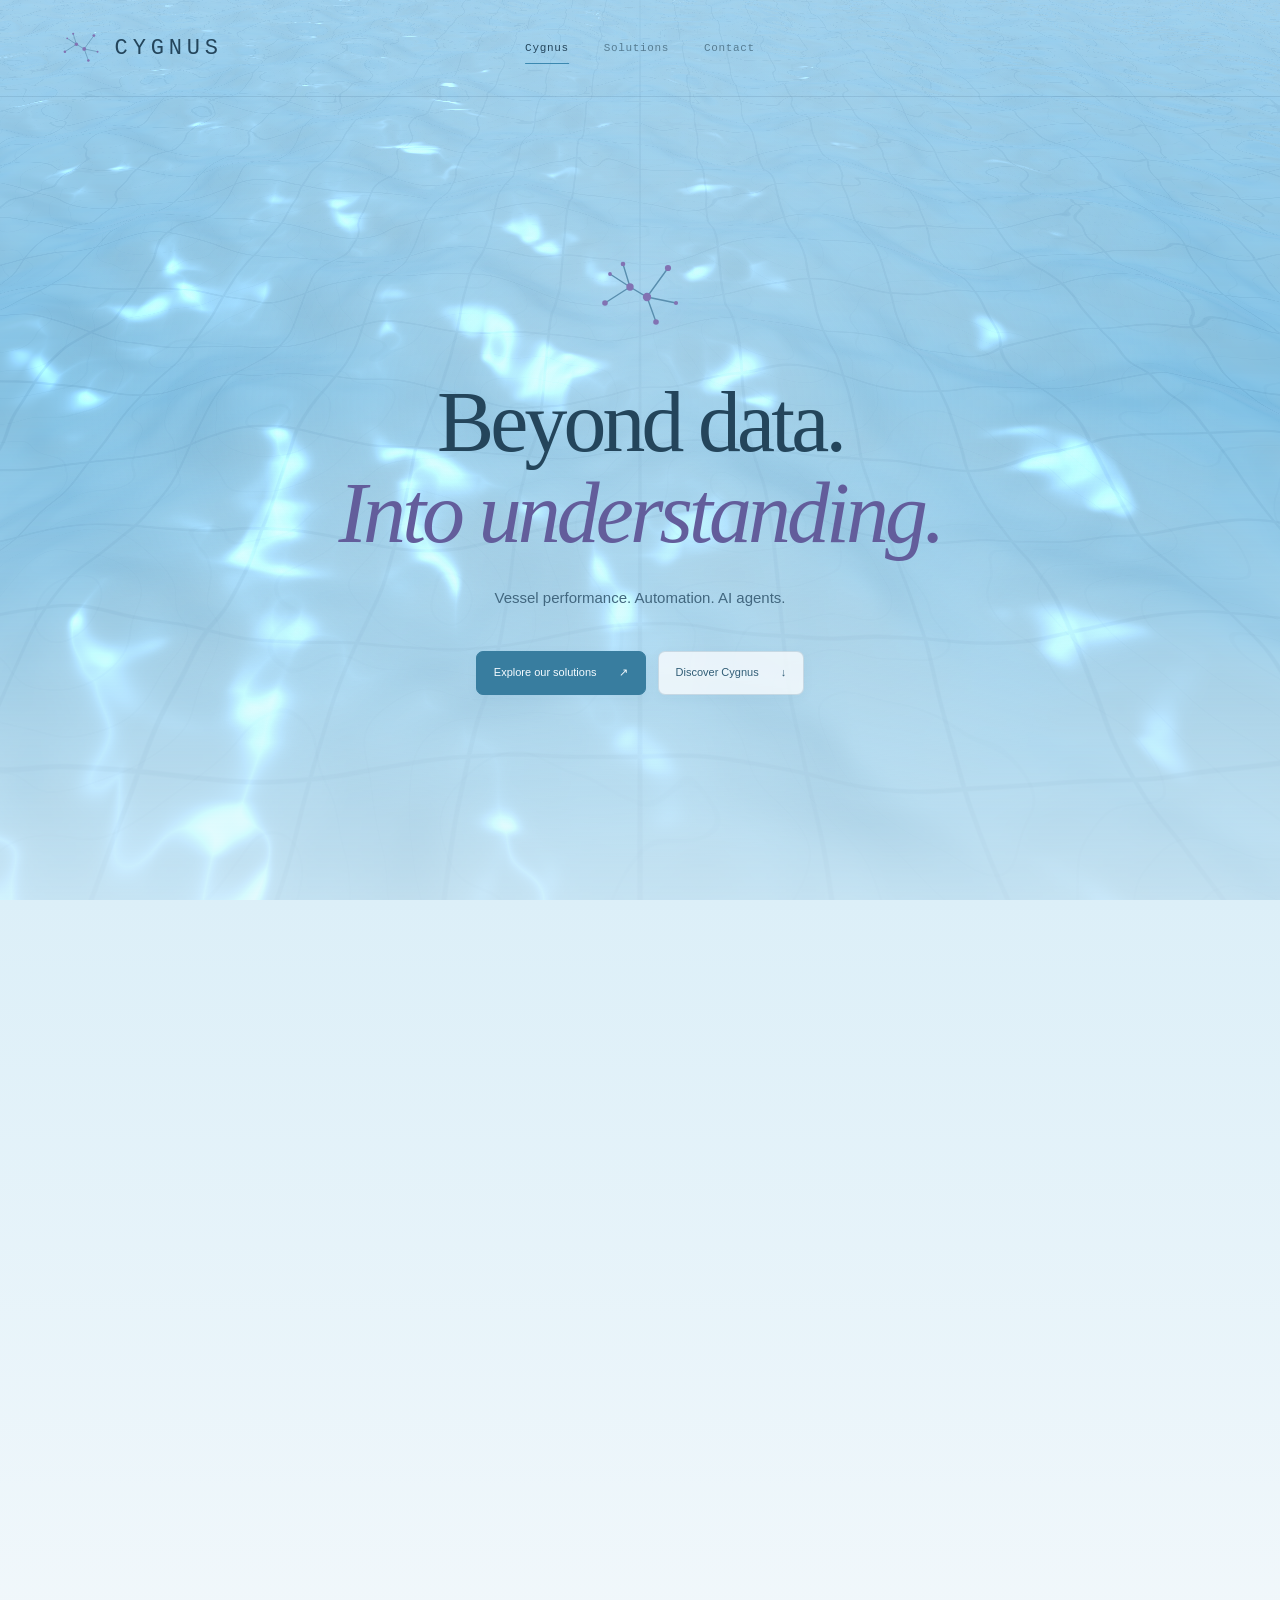
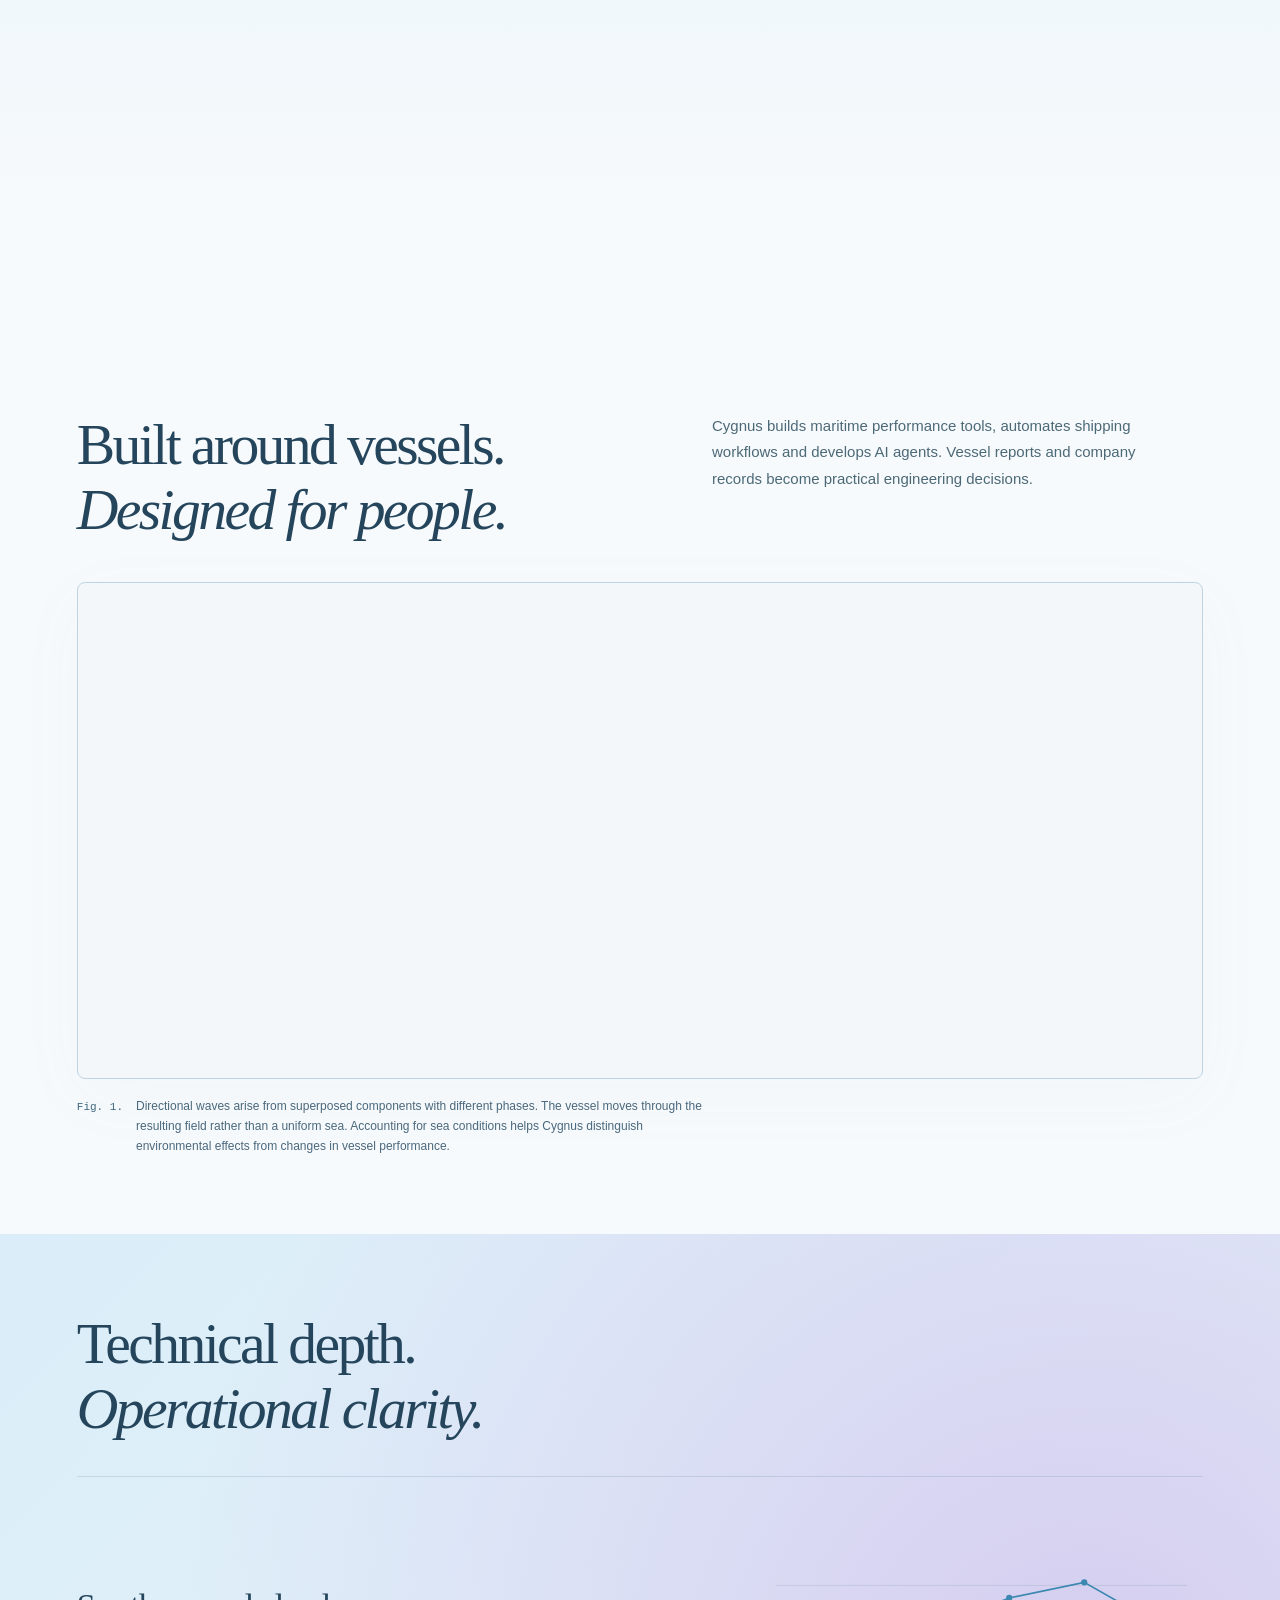
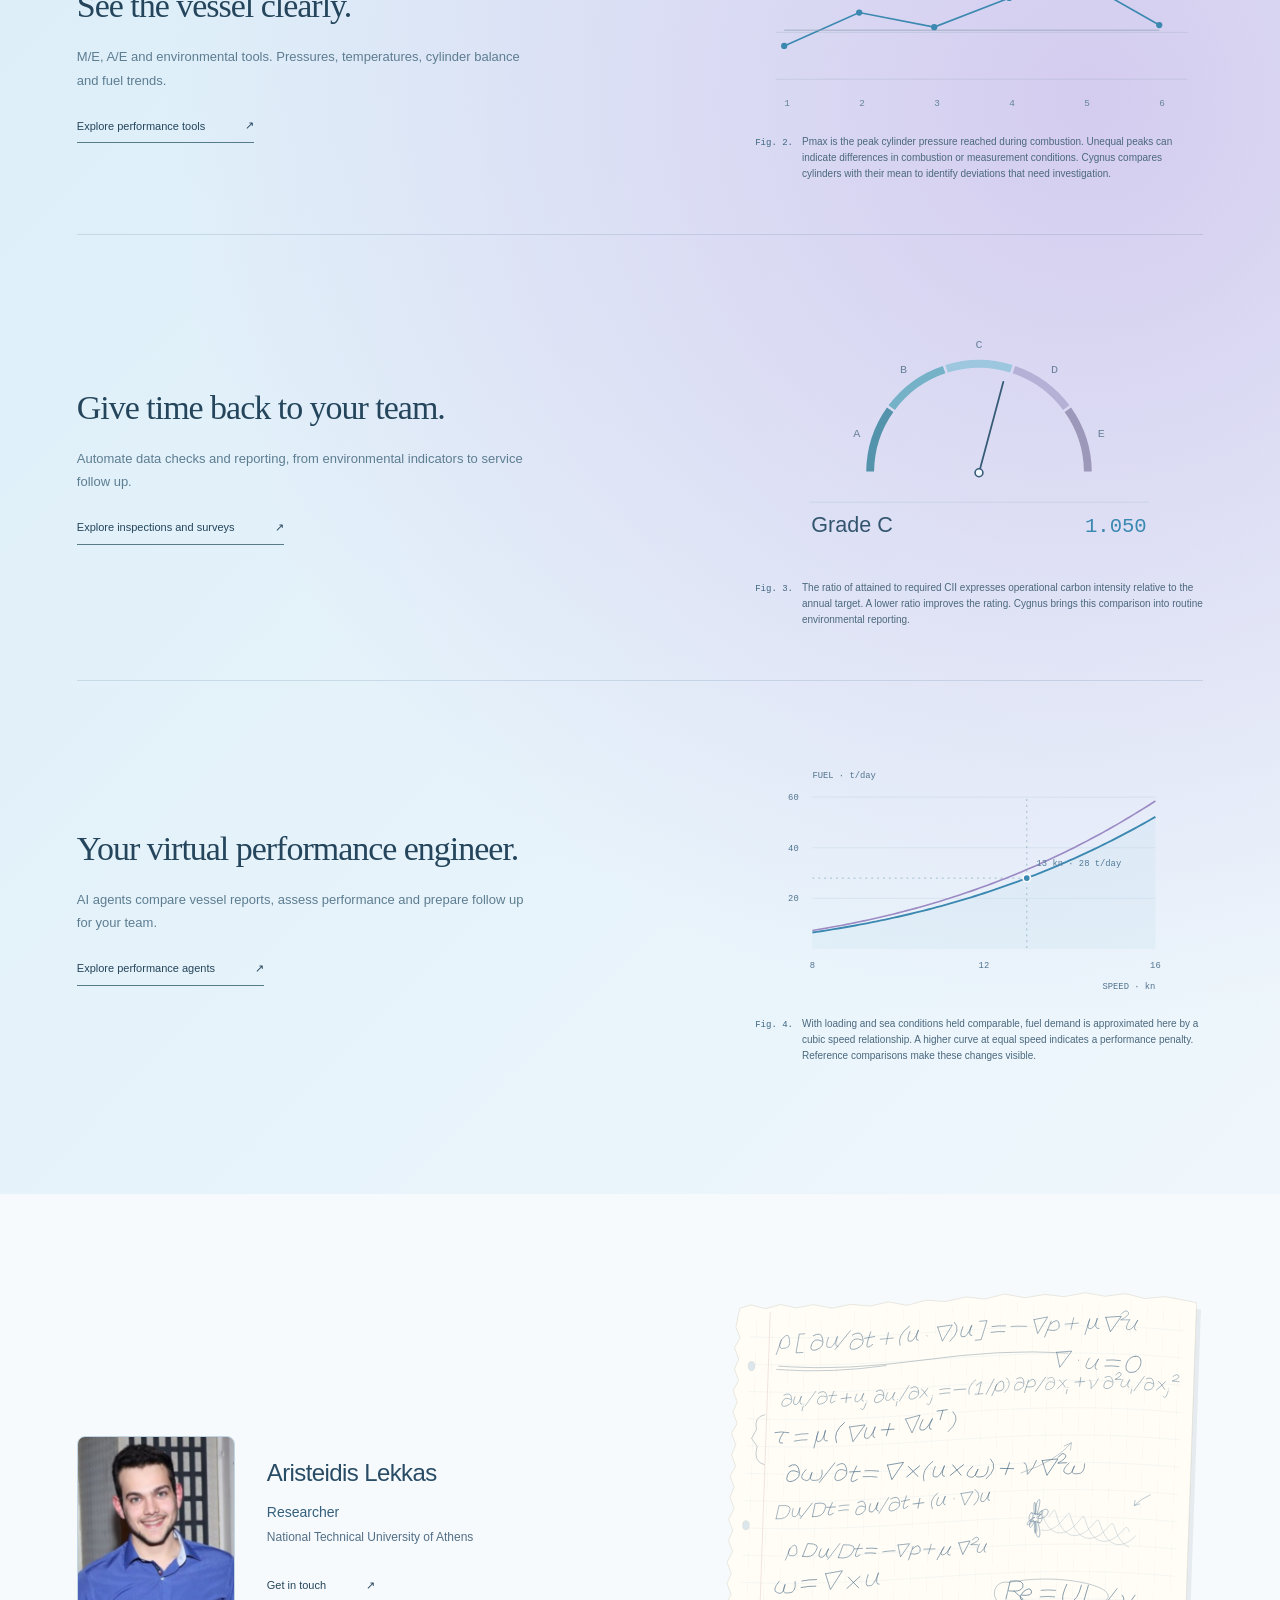
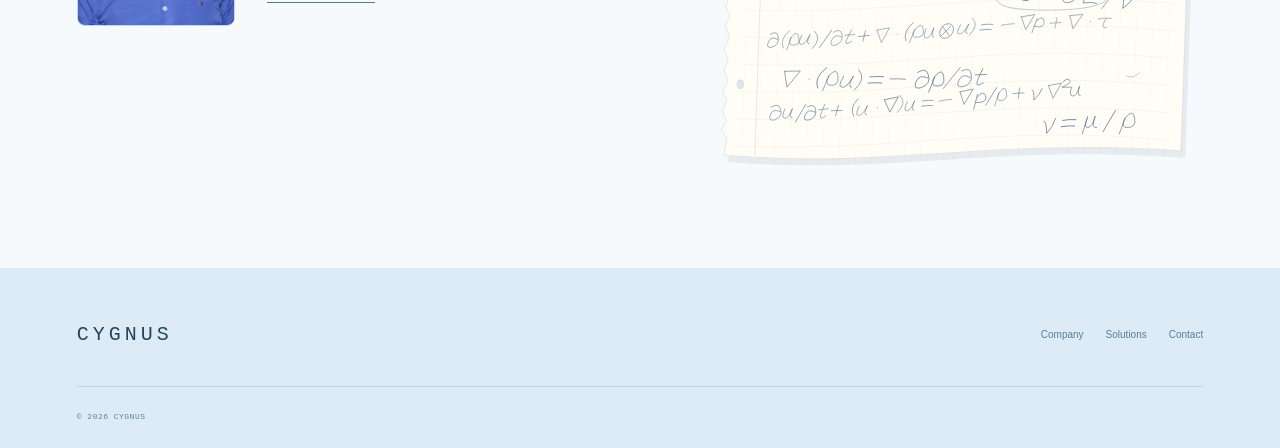
==== commit bf470749: "3" ====
--- a/index.html
+++ b/index.html
@@ -1,272 +1,11 @@
-<!doctype html><html lang="en"><head><meta charset="utf-8"><meta name="viewport" content="width=device-width,initial-scale=1"><meta name="theme-color" content="#e4f1f8"><title>Cygnus — Maritime Performance & Intelligence</title><meta name="description" content="Maritime performance tools, shipping process automation and AI agents. Engineering and development by Aristeidis Lekkas."><link rel="icon" type="image/svg+xml" href="mark.svg"><link rel="stylesheet" href="style.css?v=20"><script src="app.js?v=20" defer></script></head><body data-page="company"><a class="skip" href="#main">Skip to content</a><header class="site-header"><a class="brand" href="index.html" aria-label="Cygnus home"><img src="mark.svg" width="46" height="46" alt=""><span>CYGNUS</span></a><nav id="navigation" aria-label="Main navigation"><a href="index.html" aria-current="page">Cygnus</a><a href="solutions.html">Solutions</a><a href="contact.html">Contact</a></nav><div class="header-actions"><button class="menu-toggle" aria-label="Open navigation" aria-controls="navigation" aria-expanded="false"><span></span><span></span></button></div></header><main id="main">
+<!doctype html><html lang="en"><head><meta charset="utf-8"><meta name="viewport" content="width=device-width,initial-scale=1"><meta name="theme-color" content="#e4f1f8"><title>Cygnus — Maritime Performance & Intelligence</title><meta name="description" content="Maritime performance tools, shipping process automation and AI agents. Engineering and development by Aristeidis Lekkas."><link rel="icon" type="image/svg+xml" href="mark.svg"><link rel="stylesheet" href="style.css?v=27"><script src="app.js?v=27" defer></script></head><body data-page="company"><a class="skip" href="#main">Skip to content</a><header class="site-header"><a class="brand" href="index.html" aria-label="Cygnus home"><img src="mark.svg" width="46" height="46" alt=""><span>CYGNUS</span></a><nav id="navigation" aria-label="Main navigation"><a href="index.html" aria-current="page">Cygnus</a><a href="solutions.html">Solutions</a><a href="contact.html">Contact</a></nav><div class="header-actions"><button class="menu-toggle" aria-label="Open navigation" aria-controls="navigation" aria-expanded="false"><span></span><span></span></button></div></header><main id="main">
 <section class="ocean-hero"><canvas id="sea" aria-hidden="true"></canvas><div class="sea-vignette"></div><div class="hero-content"><div class="hero-symbol"><img src="mark.svg" alt="Cygnus constellation" width="100" height="100"></div><h1>Beyond data.<br><em>Into understanding.</em></h1><p class="hero-description">Vessel performance. Automation. AI agents.</p><div class="hero-cta"><a class="button primary" href="solutions.html">Explore our solutions <span>↗</span></a><a class="plain-link" href="#company">Discover Cygnus <span>↓</span></a></div></div></section>
 <div class="ocean-transfer" aria-hidden="true"></div>
 <section class="section light" id="company"><div class="intro-grid"><h2 class="reveal">Built around vessels.<br><em>Designed for people.</em></h2><div class="intro-copy reveal"><p>Cygnus builds maritime performance tools, automates shipping workflows and develops AI agents. Vessel reports and company records become practical engineering decisions.</p></div></div><figure class="engineering-figure"><div class="light-scene company-wave-scene" id="company-wave-scene"><svg viewBox="0 0 1000 500" role="img" aria-label="Ship in a directional wave field changing with scroll"></svg></div><figcaption class="figure-caption"><span class="figure-number">Fig. 1.</span><p>Directional waves arise from superposed components with different phases. The vessel moves through the resulting field rather than a uniform sea. Accounting for sea conditions helps Cygnus distinguish environmental effects from changes in vessel performance.</p></figcaption></figure></section>
 <section class="section dark" id="work"><div class="section-intro reveal"><h2>Technical depth.<br><em>Operational clarity.</em></h2></div>
-<div class="capability reveal"><div class="capability-copy"><h3>See the vessel clearly.</h3><p>M/E, A/E and environmental tools. Pressures, temperatures, cylinder balance and fuel trends.</p><a class="text-link" href="solutions.html#performance">Explore performance tools <span>↗</span></a></div><figure class="mini-graphic"><svg viewBox="0 0 430 160" class="mini-pressure" id="pressure-mini-chart" role="img" aria-label="Illustrative cylinder pressure chart"><path class="gridline" d="M20 35H415M20 80H415M20 125H415"/><path class="chart-line cyan animated-trace" d="M28 93 100 61 172 75 244 47 316 32 388 73"/><path class="chart-line faded" d="M28 78H388"/><g class="chart-dots"><circle cx="28" cy="93" r="3"/><circle cx="100" cy="61" r="3"/><circle cx="172" cy="75" r="3"/><circle cx="244" cy="47" r="3"/><circle cx="316" cy="32" r="3"/><circle cx="388" cy="73" r="3"/></g><g class="svg-label"><text x="28" y="151">1</text><text x="100" y="151">2</text><text x="172" y="151">3</text><text x="244" y="151">4</text><text x="316" y="151">5</text><text x="388" y="151">6</text></g></svg><figcaption class="figure-caption"><span class="figure-number">Fig. 2.</span><p>Pmax is the peak cylinder pressure reached during combustion. Unequal peaks can indicate differences in combustion or measurement conditions. Cygnus compares cylinders with their mean to identify deviations that need investigation.</p></figcaption></figure></div>
-<div class="capability reveal"><div class="capability-copy"><h3>Give time back to your team.</h3><p>Automate data checks and reporting, from environmental indicators to service follow up.</p><a class="text-link" href="solutions.html#automation">Explore connected workflows <span>↗</span></a></div><figure class="mini-graphic cii-mini"><svg id="cii-mini-chart" viewBox="0 0 430 260" role="img" aria-label="Illustrative CII rating gauge whose needle changes with scroll"></svg><figcaption class="figure-caption"><span class="figure-number">Fig. 3.</span><p>The ratio of attained to required CII expresses operational carbon intensity relative to the annual target. A lower ratio improves the rating. Cygnus brings this comparison into routine environmental reporting.</p></figcaption></figure></div>
-<div class="capability reveal"><div class="capability-copy"><h3>Intelligence with context.</h3><p>Connect performance trends with company knowledge. AI agents prepare findings for human review.</p><a class="text-link" href="solutions.html#agents">Explore AI agents <span>↗</span></a></div><figure class="mini-graphic speed-mini"><svg id="speed-mini-chart" viewBox="0 0 430 250" role="img" aria-label="Illustrative cubic vessel speed versus fuel curves drawn by scrolling"></svg><figcaption class="figure-caption"><span class="figure-number">Fig. 4.</span><p>With loading and sea conditions held comparable, fuel demand is approximated here by a cubic speed relationship. A higher curve at equal speed indicates a performance penalty. Reference comparisons make these changes visible.</p></figcaption></figure></div></section>
-<section class="section light profile-section"><div class="research-profile"><div class="profile-identity"><div class="portrait-slot" aria-hidden="true"><img src="mark.svg" alt="" width="80" height="80"></div><div class="research-profile-copy"><h3>Aristeidis Lekkas</h3><p>Researcher<br><span>National Technical University of Athens</span></p><a class="text-link" href="contact.html">Get in touch <span>↗</span></a></div></div><div class="research-notebook" id="research-notebook"><!-- notebook:start --><svg xmlns="http://www.w3.org/2000/svg" viewBox="0 0 800 760" aria-hidden="true" focusable="false" class="research-paper"><defs><g id="notebook-sheet"><path d="M48 32L65 26 88 31 110 24 135 29 161 24 190 30 219 25 248 29 276 24 305 31 334 25 364 29 395 24 424 29 454 23 486 30 516 26 546 30 578 24 609 29 640 24 670 30 702 25 750 30L750 720Q400 732 47 720L51 693 42 682 50 667 43 652 49 636 42 622 50 605 43 590 49 572 42 557 50 538 43 521 49 505 42 489 50 473 43 456 49 440 42 423 50 406 43 390 49 374 42 357 50 340 43 323 49 307 42 291 50 275 43 258 49 242 42 225 50 209 43 192 49 176 42 159 50 143 43 126 49 110 42 93 50 77 43 61Z" fill="#47657a" opacity=".10" transform="translate(7 10)" /><path d="M48 32L65 26 88 31 110 24 135 29 161 24 190 30 219 25 248 29 276 24 305 31 334 25 364 29 395 24 424 29 454 23 486 30 516 26 546 30 578 24 609 29 640 24 670 30 702 25 750 30L750 720Q400 732 47 720L51 693 42 682 50 667 43 652 49 636 42 622 50 605 43 590 49 572 42 557 50 538 43 521 49 505 42 489 50 473 43 456 49 440 42 423 50 406 43 390 49 374 42 357 50 340 43 323 49 307 42 291 50 275 43 258 49 242 42 225 50 209 43 192 49 176 42 159 50 143 43 126 49 110 42 93 50 77 43 61Z" fill="#fffdf6" stroke="#deddd4" stroke-width="1" /><path d="M65 75H732" stroke="#a5bed0" stroke-width=".7" opacity=".23" /><path d="M65 117H732" stroke="#a5bed0" stroke-width=".7" opacity=".23" /><path d="M65 159H732" stroke="#a5bed0" stroke-width=".7" opacity=".23" /><path d="M65 201H732" stroke="#a5bed0" stroke-width=".7" opacity=".23" /><path d="M65 243H732" stroke="#a5bed0" stroke-width=".7" opacity=".23" /><path d="M65 285H732" stroke="#a5bed0" stroke-width=".7" opacity=".23" /><path d="M65 327H732" stroke="#a5bed0" stroke-width=".7" opacity=".23" /><path d="M65 369H732" stroke="#a5bed0" stroke-width=".7" opacity=".23" /><path d="M65 411H732" stroke="#a5bed0" stroke-width=".7" opacity=".23" /><path d="M65 453H732" stroke="#a5bed0" stroke-width=".7" opacity=".23" /><path d="M65 495H732" stroke="#a5bed0" stroke-width=".7" opacity=".23" /><path d="M65 537H732" stroke="#a5bed0" stroke-width=".7" opacity=".23" /><path d="M65 579H732" stroke="#a5bed0" stroke-width=".7" opacity=".23" /><path d="M65 621H732" stroke="#a5bed0" stroke-width=".7" opacity=".23" /><path d="M65 663H732" stroke="#a5bed0" stroke-width=".7" opacity=".23" /><path d="M65 705H732" stroke="#a5bed0" stroke-width=".7" opacity=".23" /><path d="M95 36V719" stroke="#ca9e9a" stroke-width=".9" opacity=".45" /><ellipse cx="69" cy="120" rx="5" ry="7" fill="#dbe6ed" stroke="#d3d5d0" stroke-width=".8" /><ellipse cx="69" cy="365" rx="5" ry="7" fill="#dbe6ed" stroke="#d3d5d0" stroke-width=".8" /><ellipse cx="69" cy="610" rx="5" ry="7" fill="#dbe6ed" stroke="#d3d5d0" stroke-width=".8" /><g fill="#5a7183" stroke="#5a7183" stroke-width=".14"><g data-handwritten-line="0" transform="translate(105 96) rotate(-0.8) scale(0.88) translate(-125.0 -65.0)"><g transform="rotate(-2,125,65)">
-      <g aria-label="ρ [ ∂u/∂t + (u · ∇)u ] = − ∇p + μ ∇²u" style="font-size:32px">
-        <path d="m 129.192,65.096 c 0.672,0.128 0.992,0.16 1.44,0.16 1.344,0 2.528,-0.448 3.84,-1.408 1.12,-0.832 2.24,-2.08 2.816,-3.072 0.896,-1.6 1.696,-4.576 1.696,-6.336 0,-1.664 -0.736,-2.624 -2.048,-2.624 -0.96,0 -2.56,0.512 -3.936,1.28 -1.92,1.088 -3.136,2.368 -3.904,4.096 -0.48,1.056 -0.672,1.792 -1.44,5.344 -0.8,3.52 -1.344,5.824 -2.24,9.216 l -1.152,0.064 -0.96,1.024 c 0.576,0.032 0.96,0.032 1.088,0.032 l 2.304,0.032 2.048,0.032 c 0.256,0 0.704,0 1.504,-0.032 l 0.992,-0.8 -3.584,-0.192 c 0.416,-1.952 0.608,-2.88 0.736,-3.392 0.16,-0.672 0.288,-1.344 0.448,-2.048 z m 5.856,-11.744 c 1.024,0.064 1.632,0.96 1.632,2.368 0,1.856 -0.736,4.352 -1.728,5.888 -1.024,1.568 -2.144,2.336 -3.392,2.336 -0.608,0 -1.024,-0.192 -1.248,-0.544 -0.256,-0.416 -0.384,-0.992 -0.352,-1.472 0.096,-1.28 0.896,-3.904 1.792,-5.856 0.672,-1.504 2.24,-2.816 3.296,-2.72 z" transform=" translate(129.192 65.096) skewX(-1.6500000000000001) scale(0.973 1) translate(-129.192 -65.096) translate(0.130 -0.850)" stroke-width="0.16" />
-        <path d="m 148.71197,70.248 c 0.8,0.032 1.312,0.032 1.472,0.032 h 0.352 l 1.12,-0.832 -2.656,-0.16 0.608,-2.464 1.184,-4.736 1.248,-4.8 c 0.288,-1.12 0.576,-2.272 0.864,-3.424 0.512,-1.952 0.896,-3.392 1.12,-4.288 0.48,-1.76 0.768,-2.752 1.376,-4.864 l 1.568,-0.192 1.12,-0.8 h -1.12 -0.928 -1.504 -0.8 c -0.768,3.2 -1.312,5.28 -1.92,7.552 -0.576,1.984 -1.12,4 -1.696,6.016 -1.76,6.72 -1.76,6.72 -2.048,7.808 -0.384,1.504 -1.088,4 -1.408,5.184 0.544,-0.032 0.8,-0.032 1.344,-0.032 z" transform=" translate(148.71197 70.248) skewX(1.1) scale(0.973 1) translate(-148.71197 -70.248) translate(0.390 -0.850)" stroke-width="0.195" />
-        <path d="m 163.30394,42.984 c 1.632,-0.8 2.528,-1.056 3.648,-1.056 3.328,0 5.248,3.104 5.248,8.512 0,0.992 -0.064,1.696 -0.224,3.264 -2.304,-1.76 -3.264,-2.176 -5.056,-2.176 -3.296,0 -6.272,3.488 -6.272,7.392 0,3.648 2.656,6.4 6.208,6.4 2.336,0 4.064,-1.024 5.536,-3.232 1.504,-2.24 2.528,-6.56 2.528,-10.496 0,-6.304 -3.808,-11.2 -8.736,-11.2 -1.344,0 -2.24,0.192 -4.224,0.896 z m 8.448,11.808 c -0.416,3.232 -0.864,5.088 -1.632,6.592 -0.928,1.824 -2.304,2.912 -3.744,2.912 -1.792,0 -2.88,-1.696 -2.88,-4.48 0,-3.776 2.176,-6.816 4.896,-6.816 1.184,0 1.92,0.384 3.36,1.792 z" transform=" translate(163.30394 42.984) skewX(-1.1) scale(0.973 1) translate(-163.30394 -42.984) translate(-0.195 -0.850)" stroke-width="0.23" />
-        <path d="m 186.43994,60.776 c -2.432,1.664 -3.552,2.336 -3.968,2.336 -0.352,0 -0.608,-0.448 -0.608,-1.056 0,-0.736 0.256,-2.016 0.8,-4.064 0.32,-1.216 0.64,-2.432 0.672,-2.624 0.288,-1.216 0.512,-2.016 0.576,-2.24 0.096,-0.352 0.16,-0.672 0.16,-0.864 0,-0.256 -0.16,-0.416 -0.384,-0.416 -0.32,0 -2.624,1.248 -4.96,2.688 l -0.224,0.864 c 1.376,-0.704 1.952,-0.928 2.336,-0.928 0.256,0 0.448,0.224 0.448,0.608 0,0.448 -0.288,1.696 -0.896,3.968 -0.8,3.008 -0.992,3.872 -0.992,4.8 0,0.896 0.384,1.568 0.896,1.568 0.48,0 1.024,-0.288 2.656,-1.344 2.496,-1.6 2.496,-1.6 3.296,-2.144 -0.288,1.088 -0.448,2.176 -0.448,2.752 0,0.448 0.224,0.736 0.576,0.736 0.64,0 3.648,-1.76 5.856,-3.424 l 0.224,-0.96 c -2.272,1.344 -3.328,1.92 -3.68,1.92 -0.224,0 -0.352,-0.224 -0.352,-0.768 0,-1.632 1.152,-6.368 2.56,-10.464 -0.416,0.224 -0.704,0.384 -0.832,0.448 -0.384,0.192 -0.768,0.384 -1.184,0.544 -0.096,0.064 -0.288,0.16 -0.64,0.352 -0.224,0.8 -0.736,2.944 -1.568,6.432 z" transform=" translate(186.43994 60.776) skewX(1.6500000000000001) scale(0.973 1) translate(-186.43994 -60.776) translate(0.065 -0.850)" stroke-width="0.09" />
-        <path d="m 191.17591,70.408 c 0.288,0 0.32,0 0.672,0.032 l 1.312,-2.304 3.648,-6.304 3.712,-6.4 c 1.536,-2.656 3.104,-5.312 4.672,-7.968 0.992,-1.696 1.216,-2.08 2.528,-4.064 -0.608,-0.064 -0.96,-0.096 -1.376,-0.128 -1.344,2.464 -1.728,3.136 -2.752,4.864 -1.856,3.2 -3.808,6.528 -5.76,9.856 l -2.24,3.84 c -0.832,1.408 -1.696,2.816 -2.432,4.096 -1.056,1.728 -1.44,2.368 -2.752,4.416 z" transform=" translate(191.17591 70.408) skewX(-0.55) scale(0.973 1) translate(-191.17591 -70.408) translate(0.325 -0.850)" stroke-width="0.125" />
-        <path d="m 204.90392,42.984 c 1.632,-0.8 2.528,-1.056 3.648,-1.056 3.328,0 5.248,3.104 5.248,8.512 0,0.992 -0.064,1.696 -0.224,3.264 -2.304,-1.76 -3.264,-2.176 -5.056,-2.176 -3.296,0 -6.272,3.488 -6.272,7.392 0,3.648 2.656,6.4 6.208,6.4 2.336,0 4.064,-1.024 5.536,-3.232 1.504,-2.24 2.528,-6.56 2.528,-10.496 0,-6.304 -3.808,-11.2 -8.736,-11.2 -1.344,0 -2.24,0.192 -4.224,0.896 z m 8.448,11.808 c -0.416,3.232 -0.864,5.088 -1.632,6.592 -0.928,1.824 -2.304,2.912 -3.744,2.912 -1.792,0 -2.88,-1.696 -2.88,-4.48 0,-3.776 2.176,-6.816 4.896,-6.816 1.184,0 1.92,0.384 3.36,1.792 z" transform=" translate(204.90392 42.984) skewX(2.2) scale(0.973 1) translate(-204.90392 -42.984) translate(-0.260 -0.850)" stroke-width="0.16" />
-        <path d="m 229.09592,60.968 c -2.432,1.472 -3.456,1.984 -3.904,1.984 -0.416,0 -0.928,-0.8 -0.928,-1.504 0,-0.448 0.032,-0.544 0.736,-3.584 0.16,-0.576 0.288,-1.184 0.416,-1.792 0.032,-0.096 0.16,-0.608 0.224,-0.896 1.088,-0.032 2.08,-0.096 3.168,-0.16 l 1.216,-0.928 h -4.096 c 0.16,-0.736 0.224,-0.96 0.32,-1.44 0.096,-0.32 0.32,-1.184 0.768,-2.912 l 0.192,-0.832 -0.544,0.288 c -0.192,0.064 -0.448,0.192 -0.8,0.352 -0.224,0.128 -0.48,0.224 -0.736,0.352 -0.128,0.064 -0.256,0.128 -0.448,0.192 l -0.288,1.312 -0.352,1.536 -0.256,1.152 c -0.288,0.032 -0.48,0.032 -0.576,0.032 h -0.768 c -0.064,0 -0.224,0 -0.48,0.032 -0.16,0.096 -0.288,0.192 -0.32,0.192 -0.096,0.064 -0.288,0.224 -0.608,0.48 -0.064,0.032 -0.224,0.192 -0.48,0.352 h 0.768 1.472 0.704 l -0.32,1.408 c -1.376,5.664 -1.376,5.664 -1.376,6.688 0,1.024 0.672,2.144 1.28,2.144 0.704,0 2.88,-1.312 5.952,-3.648 z" transform=" translate(229.09592 60.968) skewX(0.0) scale(0.973 1) translate(-229.09592 -60.968) translate(0.000 -0.850)" stroke-width="0.195" />
-        <path d="m 245.47989,58.856 h 5.696 v -1.728 h -5.696 v -5.696 h -1.728 v 5.696 h -5.696 v 1.728 h 5.696 v 5.696 h 1.728 z" transform=" translate(245.47989 58.856) skewX(-2.2) scale(0.973 1) translate(-245.47989 -58.856) translate(0.260 -0.850)" stroke-width="0.23" />
-        <path d="m 271.36788,43.784 c -0.096,-0.064 -0.128,-0.064 -0.288,-0.16 h -0.32 c -2.272,2.112 -3.68,4.032 -5.184,7.04 -2.144,4.288 -3.424,9.6 -3.424,14.272 0,2.016 0.288,3.392 1.184,5.376 1.216,-0.256 1.408,-0.32 2.016,-0.544 -0.832,-2.56 -1.088,-4.192 -1.088,-6.848 0,-3.712 0.736,-7.648 2.112,-11.072 1.376,-3.488 2.752,-5.536 5.248,-7.904 z" transform=" translate(271.36788 43.784) skewX(0.55) scale(0.973 1) translate(-271.36788 -43.784) translate(-0.325 -0.850)" stroke-width="0.09" />
-        <path d="m 277.31989,60.776 c -2.432,1.664 -3.552,2.336 -3.968,2.336 -0.352,0 -0.608,-0.448 -0.608,-1.056 0,-0.736 0.256,-2.016 0.8,-4.064 0.32,-1.216 0.64,-2.432 0.672,-2.624 0.288,-1.216 0.512,-2.016 0.576,-2.24 0.096,-0.352 0.16,-0.672 0.16,-0.864 0,-0.256 -0.16,-0.416 -0.384,-0.416 -0.32,0 -2.624,1.248 -4.96,2.688 l -0.224,0.864 c 1.376,-0.704 1.952,-0.928 2.336,-0.928 0.256,0 0.448,0.224 0.448,0.608 0,0.448 -0.288,1.696 -0.896,3.968 -0.8,3.008 -0.992,3.872 -0.992,4.8 0,0.896 0.384,1.568 0.896,1.568 0.48,0 1.024,-0.288 2.656,-1.344 2.496,-1.6 2.496,-1.6 3.296,-2.144 -0.288,1.088 -0.448,2.176 -0.448,2.752 0,0.448 0.224,0.736 0.576,0.736 0.64,0 3.648,-1.76 5.856,-3.424 l 0.224,-0.96 c -2.272,1.344 -3.328,1.92 -3.68,1.92 -0.224,0 -0.352,-0.224 -0.352,-0.768 0,-1.632 1.152,-6.368 2.56,-10.464 -0.416,0.224 -0.704,0.384 -0.832,0.448 -0.384,0.192 -0.768,0.384 -1.184,0.544 -0.096,0.064 -0.288,0.16 -0.64,0.352 -0.224,0.8 -0.736,2.944 -1.568,6.432 z" transform=" translate(277.31989 60.776) skewX(-1.6500000000000001) scale(0.973 1) translate(-277.31989 -60.776) translate(-0.065 -0.850)" stroke-width="0.125" />
-        <path d="m 293.92784,56.136 c -1.088,0 -1.952,0.864 -1.952,1.952 0,1.024 0.864,1.92 1.92,1.92 1.088,0 1.952,-0.864 1.952,-1.952 0,-1.056 -0.864,-1.92 -1.92,-1.92 z" transform=" translate(293.92784 56.136) skewX(1.1) scale(0.973 1) translate(-293.92784 -56.136) translate(0.195 -0.850)" stroke-width="0.16" />
-        <path d="m 303.39979,42.504 10.496,22.496 9.184,-22.496 z m 2.336,1.664 h 13.12 l -6.176,14.976 z" transform=" translate(303.39979 42.504) skewX(-1.1) scale(0.973 1) translate(-303.39979 -42.504) translate(-0.390 -0.850)" stroke-width="0.195" />
-        <path d="m 325.25578,70.312 c 2.24,-2.08 3.648,-4 5.184,-7.04 2.144,-4.256 3.424,-9.632 3.424,-14.272 0,-1.888 -0.32,-3.328 -1.152,-5.344 -1.216,0.224 -1.408,0.288 -2.048,0.544 0.832,2.528 1.088,4.128 1.088,6.784 0,3.744 -0.736,7.648 -2.112,11.104 -1.408,3.52 -2.784,5.568 -5.248,7.904 0.256,0.16 0.448,0.256 0.544,0.32 z" transform=" translate(325.25578 70.312) skewX(1.6500000000000001) scale(0.973 1) translate(-325.25578 -70.312) translate(-0.130 -0.850)" stroke-width="0.23" />
-        <path d="m 341.44776,60.776 c -2.432,1.664 -3.552,2.336 -3.968,2.336 -0.352,0 -0.608,-0.448 -0.608,-1.056 0,-0.736 0.256,-2.016 0.8,-4.064 0.32,-1.216 0.64,-2.432 0.672,-2.624 0.288,-1.216 0.512,-2.016 0.576,-2.24 0.096,-0.352 0.16,-0.672 0.16,-0.864 0,-0.256 -0.16,-0.416 -0.384,-0.416 -0.32,0 -2.624,1.248 -4.96,2.688 l -0.224,0.864 c 1.376,-0.704 1.952,-0.928 2.336,-0.928 0.256,0 0.448,0.224 0.448,0.608 0,0.448 -0.288,1.696 -0.896,3.968 -0.8,3.008 -0.992,3.872 -0.992,4.8 0,0.896 0.384,1.568 0.896,1.568 0.48,0 1.024,-0.288 2.656,-1.344 2.496,-1.6 2.496,-1.6 3.296,-2.144 -0.288,1.088 -0.448,2.176 -0.448,2.752 0,0.448 0.224,0.736 0.576,0.736 0.64,0 3.648,-1.76 5.856,-3.424 l 0.224,-0.96 c -2.272,1.344 -3.328,1.92 -3.68,1.92 -0.224,0 -0.352,-0.224 -0.352,-0.768 0,-1.632 1.152,-6.368 2.56,-10.464 -0.416,0.224 -0.704,0.384 -0.832,0.448 -0.384,0.192 -0.768,0.384 -1.184,0.544 -0.096,0.064 -0.288,0.16 -0.64,0.352 -0.224,0.8 -0.736,2.944 -1.568,6.432 z" transform=" translate(341.44776 60.776) skewX(-0.55) scale(0.973 1) translate(-341.44776 -60.776) translate(0.130 -0.850)" stroke-width="0.09" />
-        <path d="m 363.36771,43.72 h -0.576 -1.472 -0.384 l -1.12,0.8 2.72,0.16 c -0.096,0.288 -0.288,1.088 -0.64,2.496 -0.384,1.568 -0.768,3.136 -1.152,4.736 l -1.248,4.768 c -0.512,1.92 -0.992,3.808 -1.472,5.728 -0.256,0.992 -0.768,2.848 -1.376,4.96 -0.16,0.64 -0.352,1.28 -0.544,1.92 l -1.632,0.192 -1.088,0.8 c 0.544,-0.032 1.056,-0.032 1.28,-0.032 h 0.8 1.504 l 0.8,0.032 c 0.768,-3.2 1.28,-5.28 1.92,-7.552 0.544,-2.016 1.12,-4.032 1.696,-6.048 1.12,-4.32 1.792,-6.912 2.048,-7.808 0.448,-1.696 0.96,-3.52 1.408,-5.152 z" transform=" translate(363.36771 43.72) skewX(2.2) scale(0.973 1) translate(-363.36771 -43.72) translate(0.390 -0.850)" stroke-width="0.125" />
-        <path d="m 386.50367,59.816 h -13.12 v 1.728 h 13.12 z m 0,-5.376 h -13.12 v 1.728 h 13.12 z" transform=" translate(386.50367 59.816) skewX(0.0) scale(0.973 1) translate(-386.50367 -59.816) translate(-0.195 -0.850)" stroke-width="0.16" />
-        <path d="m 411.49567,57.128 h -16.128 v 1.728 h 16.128 z" transform=" translate(411.49567 57.128) skewX(-2.2) scale(0.973 1) translate(-411.49567 -57.128) translate(0.065 -0.850)" stroke-width="0.195" />
-        <path d="m 418.08766,42.504 10.496,22.496 9.184,-22.496 z m 2.336,1.664 h 13.12 l -6.176,14.976 z" transform=" translate(418.08766 42.504) skewX(0.55) scale(0.973 1) translate(-418.08766 -42.504) translate(0.325 -0.850)" stroke-width="0.23" />
-        <path d="m 439.23964,71.816 -0.96,1.024 c 0.576,0.032 0.96,0.032 1.088,0.032 l 2.304,0.032 2.048,0.032 c 0.256,0 0.704,0 1.504,-0.032 l 0.992,-0.8 -3.584,-0.192 c 0.416,-1.952 0.608,-2.88 0.736,-3.392 0.16,-0.672 0.288,-1.344 0.448,-2.048 l 0.352,-1.376 c 0.64,0.128 0.992,0.16 1.536,0.16 1.76,0 2.112,-0.16 4.608,-2.24 1.088,-0.864 1.472,-1.312 1.952,-2.24 1.024,-2.08 1.696,-4.576 1.696,-6.4 0,-1.536 -0.672,-2.528 -1.728,-2.528 -0.768,0 -1.856,0.48 -3.168,1.44 -1.408,1.024 -2.272,1.664 -2.624,1.888 0.448,-1.888 0.672,-2.848 0.672,-2.912 0,-0.192 -0.224,-0.416 -0.448,-0.416 -0.32,0 -2.912,1.376 -5.28,2.784 l -0.192,0.832 c 0.224,-0.096 0.672,-0.288 1.312,-0.544 0.608,-0.288 0.736,-0.32 0.992,-0.32 0.384,0 0.608,0.32 0.608,0.896 0,1.152 -1.888,9.376 -3.712,16.256 z m 5.696,-9.952 0.48,-2.176 0.48,-2.08 c 0.032,-0.16 0.128,-0.576 0.256,-1.152 2.592,-1.92 3.616,-2.464 4.448,-2.464 0.64,0 1.056,0.672 1.056,1.76 0,1.44 -0.448,3.264 -1.248,4.992 -0.864,1.92 -1.952,2.848 -3.264,2.848 -0.8,0 -1.664,-0.256 -2.432,-0.704 z" transform=" translate(439.23964 71.816) skewX(-1.6500000000000001) scale(0.973 1) translate(-439.23964 -71.816) translate(-0.260 -0.850)" stroke-width="0.09" />
-        <path d="m 470.37564,58.856 h 5.696 v -1.728 h -5.696 v -5.696 h -1.728 v 5.696 h -5.696 v 1.728 h 5.696 v 5.696 h 1.728 z" transform=" translate(470.37564 58.856) skewX(1.1) scale(0.973 1) translate(-470.37564 -58.856) translate(0.000 -0.850)" stroke-width="0.125" />
-        <path d="m 485.95963,55.4 c 1.376,-0.704 1.952,-0.928 2.336,-0.928 0.256,0 0.448,0.224 0.448,0.608 0,0.544 -0.8,3.808 -1.632,6.624 l -3.296,11.264 2.752,-1.376 1.536,-6.208 c 0.32,0 2.368,-1.28 5.6,-3.456 -0.288,1.088 -0.448,2.176 -0.448,2.752 0,0.448 0.224,0.736 0.576,0.736 0.64,0 3.648,-1.792 5.856,-3.424 l 0.224,-0.96 c -2.496,1.504 -3.328,1.92 -3.68,1.92 -0.224,0 -0.352,-0.224 -0.352,-0.768 0,-1.632 1.152,-6.368 2.56,-10.464 -0.416,0.224 -0.704,0.384 -0.832,0.448 -0.384,0.192 -0.768,0.384 -1.184,0.544 -0.096,0.064 -0.288,0.16 -0.64,0.352 -0.224,0.8 -0.736,2.944 -1.568,6.432 l -0.32,1.28 c -2.4,1.632 -3.584,2.336 -3.968,2.336 -0.32,0 -0.608,-0.416 -0.608,-0.928 0,-0.928 0.32,-2.56 0.8,-4.192 0.224,-0.768 0.448,-1.632 0.672,-2.624 0.288,-1.12 0.48,-1.92 0.576,-2.24 0.096,-0.352 0.16,-0.672 0.16,-0.864 0,-0.256 -0.16,-0.416 -0.384,-0.416 -0.32,0 -2.624,1.248 -4.96,2.688 z" transform=" translate(485.95963 55.4) skewX(-1.1) scale(0.973 1) translate(-485.95963 -55.4) translate(0.260 -0.850)" stroke-width="0.16" />
-        <path d="m 505.89558,42.504 10.496,22.496 9.184,-22.496 z m 2.336,1.664 h 13.12 l -6.176,14.976 z" transform=" translate(505.89558 42.504) skewX(1.6500000000000001) scale(0.973 1) translate(-505.89558 -42.504) translate(-0.325 -0.850)" stroke-width="0.195" />
-        <path d="m 528.99957,58.408 0.128,-0.128 0.256,-0.256 c 0.64,-0.64 0.832,-0.768 1.248,-0.768 0.16,0 0.448,0.032 0.736,0.096 0.448,0.096 0.48,0.096 1.472,0.32 1.728,0.352 1.92,0.384 2.24,0.384 0.16,0 0.256,-0.032 0.512,-0.128 0.192,-0.256 0.352,-0.416 0.416,-0.512 0.224,-0.256 0.416,-0.512 0.608,-0.768 0.256,-0.288 0.48,-0.576 0.704,-0.864 0.032,-0.064 0.16,-0.224 0.352,-0.48 l -0.384,-0.544 c -1.504,1.6 -1.728,1.792 -2.208,1.792 -0.128,0 -0.288,-0.032 -0.448,-0.064 -1.92,-0.416 -2.24,-0.48 -2.976,-0.544 l 0.512,-0.48 c 2.016,-1.728 2.656,-2.24 3.008,-2.56 1.152,-0.896 1.376,-1.152 1.792,-1.888 0.416,-0.704 0.576,-1.248 0.576,-1.92 0,-1.28 -0.864,-2.08 -2.24,-2.08 -2.24,0 -4.16,1.44 -4.16,3.104 0,0.16 0,0.256 0.064,0.48 l 1.568,0.192 c -0.192,-0.608 -0.256,-0.896 -0.256,-1.28 0,-0.928 0.64,-1.472 1.664,-1.472 0.992,0 1.696,0.672 1.696,1.664 0,1.248 -0.544,1.984 -2.976,4.128 -2.496,2.176 -3.008,2.688 -4,3.84 z" transform=" translate(528.99957 58.408) skewX(-0.55) scale(0.973 1) translate(-528.99957 -58.408) translate(-0.065 -0.850)" stroke-width="0.23" />
-        <path d="m 545.35156,60.776 c -2.432,1.664 -3.552,2.336 -3.968,2.336 -0.352,0 -0.608,-0.448 -0.608,-1.056 0,-0.736 0.256,-2.016 0.8,-4.064 0.32,-1.216 0.64,-2.432 0.672,-2.624 0.288,-1.216 0.512,-2.016 0.576,-2.24 0.096,-0.352 0.16,-0.672 0.16,-0.864 0,-0.256 -0.16,-0.416 -0.384,-0.416 -0.32,0 -2.624,1.248 -4.96,2.688 l -0.224,0.864 c 1.376,-0.704 1.952,-0.928 2.336,-0.928 0.256,0 0.448,0.224 0.448,0.608 0,0.448 -0.288,1.696 -0.896,3.968 -0.8,3.008 -0.992,3.872 -0.992,4.8 0,0.896 0.384,1.568 0.896,1.568 0.48,0 1.024,-0.288 2.656,-1.344 2.496,-1.6 2.496,-1.6 3.296,-2.144 -0.288,1.088 -0.448,2.176 -0.448,2.752 0,0.448 0.224,0.736 0.576,0.736 0.64,0 3.648,-1.76 5.856,-3.424 l 0.224,-0.96 c -2.272,1.344 -3.328,1.92 -3.68,1.92 -0.224,0 -0.352,-0.224 -0.352,-0.768 0,-1.632 1.152,-6.368 2.56,-10.464 -0.416,0.224 -0.704,0.384 -0.832,0.448 -0.384,0.192 -0.768,0.384 -1.184,0.544 -0.096,0.064 -0.288,0.16 -0.64,0.352 -0.224,0.8 -0.736,2.944 -1.568,6.432 z" transform=" translate(545.35156 60.776) skewX(2.2) scale(0.973 1) translate(-545.35156 -60.776) translate(0.195 -0.850)" stroke-width="0.09" />
-      </g>
-    </g>
-    </g><g data-handwritten-line="1" transform="translate(513 120) rotate(3.4) scale(0.87) translate(-850.0 -255.0)"><g transform="rotate(1.5,850,255)">
-      <g aria-label="∇ · u = 0" style="font-size:32px">
-        <path d="M 850.8,232.504 861.296,255 870.48,232.504 Z m 2.336,1.664 h 13.12 l -6.176,14.976 z" transform=" translate(850.8 232.504) skewX(0.0) scale(0.982 1) translate(-850.8 -232.504) translate(-0.260 0.000)" stroke-width="0.16" />
-        <path d="m 883.69596,246.136 c -1.088,0 -1.952,0.864 -1.952,1.952 0,1.024 0.864,1.92 1.92,1.92 1.088,0 1.952,-0.864 1.952,-1.952 0,-1.056 -0.864,-1.92 -1.92,-1.92 z" transform=" translate(883.69596 246.136) skewX(-2.2) scale(0.982 1) translate(-883.69596 -246.136) translate(0.000 0.000)" stroke-width="0.195" />
-        <path d="m 902.92792,250.776 c -2.432,1.664 -3.552,2.336 -3.968,2.336 -0.352,0 -0.608,-0.448 -0.608,-1.056 0,-0.736 0.256,-2.016 0.8,-4.064 0.32,-1.216 0.64,-2.432 0.672,-2.624 0.288,-1.216 0.512,-2.016 0.576,-2.24 0.096,-0.352 0.16,-0.672 0.16,-0.864 0,-0.256 -0.16,-0.416 -0.384,-0.416 -0.32,0 -2.624,1.248 -4.96,2.688 l -0.224,0.864 c 1.376,-0.704 1.952,-0.928 2.336,-0.928 0.256,0 0.448,0.224 0.448,0.608 0,0.448 -0.288,1.696 -0.896,3.968 -0.8,3.008 -0.992,3.872 -0.992,4.8 0,0.896 0.384,1.568 0.896,1.568 0.48,0 1.024,-0.288 2.656,-1.344 2.496,-1.6 2.496,-1.6 3.296,-2.144 -0.288,1.088 -0.448,2.176 -0.448,2.752 0,0.448 0.224,0.736 0.576,0.736 0.64,0 3.648,-1.76 5.856,-3.424 l 0.224,-0.96 c -2.272,1.344 -3.328,1.92 -3.68,1.92 -0.224,0 -0.352,-0.224 -0.352,-0.768 0,-1.632 1.152,-6.368 2.56,-10.464 -0.416,0.224 -0.704,0.384 -0.832,0.448 -0.384,0.192 -0.768,0.384 -1.184,0.544 -0.096,0.064 -0.288,0.16 -0.64,0.352 -0.224,0.8 -0.736,2.944 -1.568,6.432 z" transform=" translate(902.92792 250.776) skewX(0.55) scale(0.982 1) translate(-902.92792 -250.776) translate(0.260 0.000)" stroke-width="0.23" />
-        <path d="m 930.70387,249.816 h -13.12 v 1.728 h 13.12 z m 0,-5.376 h -13.12 v 1.728 h 13.12 z" transform=" translate(930.70387 249.816) skewX(-1.6500000000000001) scale(0.982 1) translate(-930.70387 -249.816) translate(-0.325 0.000)" stroke-width="0.09" />
-        <path d="m 949.96786,236.568 c -2.304,0 -4.896,1.6 -6.464,3.968 -1.536,2.304 -2.688,6.4 -2.688,9.44 0,3.456 1.248,5.248 3.712,5.248 2.752,0 5.216,-1.696 6.72,-4.576 1.28,-2.464 2.208,-6.24 2.208,-8.96 0,-3.392 -1.184,-5.12 -3.488,-5.12 z m -1.568,1.344 c 1.472,0 2.272,1.696 2.272,4.736 0,2.592 -0.672,5.888 -1.696,8.352 -0.8,1.984 -1.824,3.04 -2.944,3.04 -1.408,0 -2.432,-1.824 -2.432,-4.384 0,-1.76 0.608,-5.344 1.248,-7.424 0.864,-2.88 2.048,-4.32 3.552,-4.32 z" transform=" translate(949.96786 236.568) skewX(1.1) scale(0.982 1) translate(-949.96786 -236.568) translate(-0.065 0.000)" stroke-width="0.125" />
-      </g>
-    </g>
-    </g><g data-handwritten-line="2" transform="translate(125 165) rotate(-1.1) scale(0.73) translate(-850.0 -65.0)"><g transform="rotate(1.2,850,65)">
-      <g aria-label="∂uᵢ/∂t + uⱼ ∂uᵢ/∂xⱼ = − (1/ρ) ∂p/∂xᵢ + ν ∂²uᵢ/∂xⱼ²" style="font-size:26px">
-        <path d="m 852.782,47.112 c 1.326,-0.65 2.054,-0.858 2.964,-0.858 2.704,0 4.264,2.522 4.264,6.916 0,0.806 -0.052,1.378 -0.182,2.652 -1.872,-1.43 -2.652,-1.768 -4.108,-1.768 -2.678,0 -5.096,2.834 -5.096,6.006 0,2.964 2.158,5.2 5.044,5.2 1.898,0 3.302,-0.832 4.498,-2.626 1.222,-1.82 2.054,-5.33 2.054,-8.528 0,-5.122 -3.094,-9.1 -7.098,-9.1 -1.092,0 -1.82,0.156 -3.432,0.728 z m 6.864,9.594 c -0.338,2.626 -0.702,4.134 -1.326,5.356 -0.754,1.482 -1.872,2.366 -3.042,2.366 -1.456,0 -2.34,-1.378 -2.34,-3.64 0,-3.068 1.768,-5.538 3.978,-5.538 0.962,0 1.56,0.312 2.73,1.456 z" transform=" translate(852.782 47.112) skewX(1.6500000000000001) scale(0.991 1) translate(-852.782 -47.112) translate(0.195 0.850)" stroke-width="0.16" />
-        <path d="m 871.58,61.568 c -1.976,1.352 -2.886,1.898 -3.224,1.898 -0.286,0 -0.494,-0.364 -0.494,-0.858 0,-0.598 0.208,-1.638 0.65,-3.302 0.26,-0.988 0.52,-1.976 0.546,-2.132 0.234,-0.988 0.416,-1.638 0.468,-1.82 0.078,-0.286 0.13,-0.546 0.13,-0.702 0,-0.208 -0.13,-0.338 -0.312,-0.338 -0.26,0 -2.132,1.014 -4.03,2.184 l -0.182,0.702 c 1.118,-0.572 1.586,-0.754 1.898,-0.754 0.208,0 0.364,0.182 0.364,0.494 0,0.364 -0.234,1.378 -0.728,3.224 -0.65,2.444 -0.806,3.146 -0.806,3.9 0,0.728 0.312,1.274 0.728,1.274 0.39,0 0.832,-0.234 2.158,-1.092 2.028,-1.3 2.028,-1.3 2.678,-1.742 -0.234,0.884 -0.364,1.768 -0.364,2.236 0,0.364 0.182,0.598 0.468,0.598 0.52,0 2.964,-1.43 4.758,-2.782 l 0.182,-0.78 c -1.846,1.092 -2.704,1.56 -2.99,1.56 -0.182,0 -0.286,-0.182 -0.286,-0.624 0,-1.326 0.936,-5.174 2.08,-8.502 -0.338,0.182 -0.572,0.312 -0.676,0.364 -0.312,0.156 -0.624,0.312 -0.962,0.442 -0.078,0.052 -0.234,0.13 -0.52,0.286 -0.182,0.65 -0.598,2.392 -1.274,5.226 z" transform=" translate(871.58 61.568) skewX(-0.55) scale(0.991 1) translate(-871.58 -61.568) translate(-0.390 0.850)" stroke-width="0.195" />
-        <path d="m 876.81349,55.668945 q -0.2666,-0.241211 -0.2666,-0.571289 0,-0.330078 0.2666,-0.571289 0.2793,-0.241211 0.64746,-0.241211 0.36817,0 0.63477,0.241211 0.2666,0.241211 0.2666,0.571289 0,0.330078 -0.2666,0.571289 -0.25391,0.228516 -0.63477,0.228516 -0.36816,0 -0.64746,-0.228516 z m 1.61231,8.582032 h 1.39648 V 65 h -4.26562 v -0.749023 h 1.40918 v -6.042969 h -1.40918 v -0.761719 h 2.86914 z" transform=" translate(876.81349 55.668945) skewX(2.2) scale(0.991 1) translate(-876.81349 -55.668945) translate(-0.130 0.850)" stroke-width="0.23" />
-        <path d="m 880.65844,69.394 c 0.234,0 0.26,0 0.546,0.026 l 1.066,-1.872 2.964,-5.122 3.016,-5.2 c 1.248,-2.158 2.522,-4.316 3.796,-6.474 0.806,-1.378 0.988,-1.69 2.054,-3.302 -0.494,-0.052 -0.78,-0.078 -1.118,-0.104 -1.092,2.002 -1.404,2.548 -2.236,3.952 -1.508,2.6 -3.094,5.304 -4.68,8.008 l -1.82,3.12 c -0.676,1.144 -1.378,2.288 -1.976,3.328 -0.858,1.404 -1.17,1.924 -2.236,3.588 z" transform=" translate(880.65844 69.394) skewX(0.0) scale(0.991 1) translate(-880.65844 -69.394) translate(0.130 0.850)" stroke-width="0.09" />
-        <path d="m 891.81245,47.112 c 1.326,-0.65 2.054,-0.858 2.964,-0.858 2.704,0 4.264,2.522 4.264,6.916 0,0.806 -0.052,1.378 -0.182,2.652 -1.872,-1.43 -2.652,-1.768 -4.108,-1.768 -2.678,0 -5.096,2.834 -5.096,6.006 0,2.964 2.158,5.2 5.044,5.2 1.898,0 3.302,-0.832 4.498,-2.626 1.222,-1.82 2.054,-5.33 2.054,-8.528 0,-5.122 -3.094,-9.1 -7.098,-9.1 -1.092,0 -1.82,0.156 -3.432,0.728 z m 6.864,9.594 c -0.338,2.626 -0.702,4.134 -1.326,5.356 -0.754,1.482 -1.872,2.366 -3.042,2.366 -1.456,0 -2.34,-1.378 -2.34,-3.64 0,-3.068 1.768,-5.538 3.978,-5.538 0.962,0 1.56,0.312 2.73,1.456 z" transform=" translate(891.81245 47.112) skewX(-2.2) scale(0.991 1) translate(-891.81245 -47.112) translate(0.390 0.850)" stroke-width="0.125" />
-        <path d="m 911.46845,61.724 c -1.976,1.196 -2.808,1.612 -3.172,1.612 -0.338,0 -0.754,-0.65 -0.754,-1.222 0,-0.364 0.026,-0.442 0.598,-2.912 0.13,-0.468 0.234,-0.962 0.338,-1.456 0.026,-0.078 0.13,-0.494 0.182,-0.728 0.884,-0.026 1.69,-0.078 2.574,-0.13 l 0.988,-0.754 h -3.328 c 0.13,-0.598 0.182,-0.78 0.26,-1.17 0.078,-0.26 0.26,-0.962 0.624,-2.366 l 0.156,-0.676 -0.442,0.234 c -0.156,0.052 -0.364,0.156 -0.65,0.286 -0.182,0.104 -0.39,0.182 -0.598,0.286 -0.104,0.052 -0.208,0.104 -0.364,0.156 l -0.234,1.066 -0.286,1.248 -0.208,0.936 c -0.234,0.026 -0.39,0.026 -0.468,0.026 h -0.624 c -0.052,0 -0.182,0 -0.39,0.026 -0.13,0.078 -0.234,0.156 -0.26,0.156 -0.078,0.052 -0.234,0.182 -0.494,0.39 -0.052,0.026 -0.182,0.156 -0.39,0.286 h 0.624 1.196 0.572 l -0.26,1.144 c -1.118,4.602 -1.118,4.602 -1.118,5.434 0,0.832 0.546,1.742 1.04,1.742 0.572,0 2.34,-1.066 4.836,-2.964 z" transform=" translate(911.46845 61.724) skewX(0.55) scale(0.991 1) translate(-911.46845 -61.724) translate(-0.195 0.850)" stroke-width="0.16" />
-        <path d="m 924.78042,60.008 h 4.628 v -1.404 h -4.628 v -4.628 h -1.404 v 4.628 h -4.628 v 1.404 h 4.628 v 4.628 h 1.404 z" transform=" translate(924.78042 60.008) skewX(-1.6500000000000001) scale(0.991 1) translate(-924.78042 -60.008) translate(0.065 0.850)" stroke-width="0.195" />
-        <path d="m 943.89042,61.568 c -1.976,1.352 -2.886,1.898 -3.224,1.898 -0.286,0 -0.494,-0.364 -0.494,-0.858 0,-0.598 0.208,-1.638 0.65,-3.302 0.26,-0.988 0.52,-1.976 0.546,-2.132 0.234,-0.988 0.416,-1.638 0.468,-1.82 0.078,-0.286 0.13,-0.546 0.13,-0.702 0,-0.208 -0.13,-0.338 -0.312,-0.338 -0.26,0 -2.132,1.014 -4.03,2.184 l -0.182,0.702 c 1.118,-0.572 1.586,-0.754 1.898,-0.754 0.208,0 0.364,0.182 0.364,0.494 0,0.364 -0.234,1.378 -0.728,3.224 -0.65,2.444 -0.806,3.146 -0.806,3.9 0,0.728 0.312,1.274 0.728,1.274 0.39,0 0.832,-0.234 2.158,-1.092 2.028,-1.3 2.028,-1.3 2.678,-1.742 -0.234,0.884 -0.364,1.768 -0.364,2.236 0,0.364 0.182,0.598 0.468,0.598 0.52,0 2.964,-1.43 4.758,-2.782 l 0.182,-0.78 c -1.846,1.092 -2.704,1.56 -2.99,1.56 -0.182,0 -0.286,-0.182 -0.286,-0.624 0,-1.326 0.936,-5.174 2.08,-8.502 -0.338,0.182 -0.572,0.312 -0.676,0.364 -0.312,0.156 -0.624,0.312 -0.962,0.442 -0.078,0.052 -0.234,0.13 -0.52,0.286 -0.182,0.65 -0.598,2.392 -1.274,5.226 z" transform=" translate(943.89042 61.568) skewX(1.1) scale(0.991 1) translate(-943.89042 -61.568) translate(0.325 0.850)" stroke-width="0.23" />
-        <path d="m 951.28211,55.65625 q -0.2666,-0.241211 -0.2666,-0.571289 0,-0.330078 0.2666,-0.571289 0.2666,-0.241211 0.63477,-0.241211 0.35547,0 0.62207,0.241211 0.2666,0.241211 0.2666,0.571289 0,0.330078 -0.25391,0.571289 -0.2539,0.228516 -0.63476,0.228516 -0.36817,0 -0.63477,-0.228516 z m 0.0889,2.539062 h -1.37109 v -0.761718 h 2.81835 v 8.290039 q 0,1.167969 -0.76171,1.828125 -0.77442,0.672851 -2.12012,0.672851 -0.55859,0 -1.0791,-0.114257 -0.52051,-0.126954 -1.00293,-0.355469 v -1.561524 h 0.74902 q 0.0508,0.685547 0.38086,1.00293 0.34277,0.317383 0.99023,0.317383 0.71094,0 1.05372,-0.431641 0.34277,-0.444336 0.34277,-1.358398 z" transform=" translate(951.28211 55.65625) skewX(-1.1) scale(0.991 1) translate(-951.28211 -55.65625) translate(-0.260 0.850)" stroke-width="0.09" />
-        <path d="m 962.64054,47.112 c 1.326,-0.65 2.054,-0.858 2.964,-0.858 2.704,0 4.264,2.522 4.264,6.916 0,0.806 -0.052,1.378 -0.182,2.652 -1.872,-1.43 -2.652,-1.768 -4.108,-1.768 -2.678,0 -5.096,2.834 -5.096,6.006 0,2.964 2.158,5.2 5.044,5.2 1.898,0 3.302,-0.832 4.498,-2.626 1.222,-1.82 2.054,-5.33 2.054,-8.528 0,-5.122 -3.094,-9.1 -7.098,-9.1 -1.092,0 -1.82,0.156 -3.432,0.728 z m 6.864,9.594 c -0.338,2.626 -0.702,4.134 -1.326,5.356 -0.754,1.482 -1.872,2.366 -3.042,2.366 -1.456,0 -2.34,-1.378 -2.34,-3.64 0,-3.068 1.768,-5.538 3.978,-5.538 0.962,0 1.56,0.312 2.73,1.456 z" transform=" translate(962.64054 47.112) skewX(1.6500000000000001) scale(0.991 1) translate(-962.64054 -47.112) translate(0.000 0.850)" stroke-width="0.125" />
-        <path d="m 981.43854,61.568 c -1.976,1.352 -2.886,1.898 -3.224,1.898 -0.286,0 -0.494,-0.364 -0.494,-0.858 0,-0.598 0.208,-1.638 0.65,-3.302 0.26,-0.988 0.52,-1.976 0.546,-2.132 0.234,-0.988 0.416,-1.638 0.468,-1.82 0.078,-0.286 0.13,-0.546 0.13,-0.702 0,-0.208 -0.13,-0.338 -0.312,-0.338 -0.26,0 -2.132,1.014 -4.03,2.184 l -0.182,0.702 c 1.118,-0.572 1.586,-0.754 1.898,-0.754 0.208,0 0.364,0.182 0.364,0.494 0,0.364 -0.234,1.378 -0.728,3.224 -0.65,2.444 -0.806,3.146 -0.806,3.9 0,0.728 0.312,1.274 0.728,1.274 0.39,0 0.832,-0.234 2.158,-1.092 2.028,-1.3 2.028,-1.3 2.678,-1.742 -0.234,0.884 -0.364,1.768 -0.364,2.236 0,0.364 0.182,0.598 0.468,0.598 0.52,0 2.964,-1.43 4.758,-2.782 l 0.182,-0.78 c -1.846,1.092 -2.704,1.56 -2.99,1.56 -0.182,0 -0.286,-0.182 -0.286,-0.624 0,-1.326 0.936,-5.174 2.08,-8.502 -0.338,0.182 -0.572,0.312 -0.676,0.364 -0.312,0.156 -0.624,0.312 -0.962,0.442 -0.078,0.052 -0.234,0.13 -0.52,0.286 -0.182,0.65 -0.598,2.392 -1.274,5.226 z" transform=" translate(981.43854 61.568) skewX(-0.55) scale(0.991 1) translate(-981.43854 -61.568) translate(0.260 0.850)" stroke-width="0.16" />
-        <path d="m 986.67203,55.668945 q -0.2666,-0.241211 -0.2666,-0.571289 0,-0.330078 0.2666,-0.571289 0.27929,-0.241211 0.64746,-0.241211 0.36816,0 0.63476,0.241211 0.26661,0.241211 0.26661,0.571289 0,0.330078 -0.26661,0.571289 -0.2539,0.228516 -0.63476,0.228516 -0.36817,0 -0.64746,-0.228516 z m 1.6123,8.582032 h 1.39649 V 65 h -4.26563 v -0.749023 h 1.40918 v -6.042969 h -1.40918 v -0.761719 h 2.86914 z" transform=" translate(986.67203 55.668945) skewX(2.2) scale(0.991 1) translate(-986.67203 -55.668945) translate(-0.325 0.850)" stroke-width="0.195" />
-        <path d="m 990.51698,69.394 c 0.234,0 0.26,0 0.546,0.026 l 1.066,-1.872 2.964,-5.122 3.016,-5.2 c 1.248,-2.158 2.52202,-4.316 3.79602,-6.474 0.806,-1.378 0.988,-1.69 2.054,-3.302 -0.494,-0.052 -0.78,-0.078 -1.118,-0.104 -1.092,2.002 -1.404,2.548 -2.236,3.952 -1.50802,2.6 -3.09402,5.304 -4.68002,8.008 l -1.82,3.12 c -0.676,1.144 -1.378,2.288 -1.976,3.328 -0.858,1.404 -1.17,1.924 -2.236,3.588 z" transform=" translate(990.51698 69.394) skewX(0.0) scale(0.991 1) translate(-990.51698 -69.394) translate(-0.065 0.850)" stroke-width="0.23" />
-        <path d="m 1001.671,47.112 c 1.326,-0.65 2.054,-0.858 2.964,-0.858 2.704,0 4.264,2.522 4.264,6.916 0,0.806 -0.052,1.378 -0.182,2.652 -1.872,-1.43 -2.652,-1.768 -4.108,-1.768 -2.678,0 -5.09601,2.834 -5.09601,6.006 0,2.964 2.15801,5.2 5.04401,5.2 1.898,0 3.302,-0.832 4.498,-2.626 1.222,-1.82 2.054,-5.33 2.054,-8.528 0,-5.122 -3.094,-9.1 -7.098,-9.1 -1.092,0 -1.82,0.156 -3.432,0.728 z m 6.864,9.594 c -0.338,2.626 -0.702,4.134 -1.326,5.356 -0.754,1.482 -1.872,2.366 -3.042,2.366 -1.456,0 -2.34,-1.378 -2.34,-3.64 0,-3.068 1.768,-5.538 3.978,-5.538 0.962,0 1.56,0.312 2.73,1.456 z" transform=" translate(1001.671 47.112) skewX(-2.2) scale(0.991 1) translate(-1001.671 -47.112) translate(0.195 0.850)" stroke-width="0.09" />
-        <path d="m 1014.567,65.65 c 0.156,0.026 0.234,0.052 0.234,0.052 0.052,0 0.13,-0.026 0.208,-0.052 0.546,-2.288 1.664,-4.004 3.562,-5.538 0.312,4.056 0.442,5.018 0.832,6.214 0.572,1.742 2.262,2.834 4.446,2.834 1.43,0 2.34,-0.364 3.198,-1.274 l -1.014,-1.196 c -0.702,1.248 -1.404,1.768 -2.34,1.768 -0.91,0 -1.82,-0.728 -2.21,-1.794 -0.546,-1.43 -0.546,-1.456 -1.326,-6.682 l -0.156,-1.144 c 2.184,-2.028 3.068,-2.652 3.77,-2.652 0.286,0 0.546,0.052 1.092,0.286 l 0.572,-1.82 c -0.39,-0.26 -0.572,-0.338 -0.91,-0.338 -0.338,0 -0.546,0.052 -0.988,0.26 -0.728,0.65 -0.832,0.754 -1.846,1.742 -0.858,0.832 -0.91,0.884 -1.82,1.742 -0.104,-0.962 -0.26,-1.924 -0.338,-2.288 -0.234,-1.066 -0.598,-1.456 -1.43,-1.456 -0.806,0 -1.56,0.442 -3.354,2.002 l -0.052,0.702 c 1.56,-1.04 1.69,-1.092 2.21,-1.092 0.858,0 1.17,0.676 1.56,3.406 l -0.572,0.468 c -0.208,0.156 -0.52,0.416 -0.962,0.754 -1.352,1.014 -1.378,1.04 -1.872,1.456 -0.676,0.598 -0.884,0.962 -1.352,2.288 z" transform=" translate(1014.567 65.65) skewX(0.55) scale(0.991 1) translate(-1014.567 -65.65) translate(-0.390 0.850)" stroke-width="0.125" />
-        <path d="m 1026.8207,55.65625 q -0.2666,-0.241211 -0.2666,-0.571289 0,-0.330078 0.2666,-0.571289 0.2666,-0.241211 0.6348,-0.241211 0.3554,0 0.622,0.241211 0.2666,0.241211 0.2666,0.571289 0,0.330078 -0.2539,0.571289 -0.2539,0.228516 -0.6347,0.228516 -0.3682,0 -0.6348,-0.228516 z m 0.089,2.539062 h -1.3711 v -0.761718 h 2.8183 v 8.290039 q 0,1.167969 -0.7617,1.828125 -0.7744,0.672851 -2.1201,0.672851 -0.5586,0 -1.0791,-0.114257 -0.5205,-0.126954 -1.0029,-0.355469 v -1.561524 h 0.749 q 0.051,0.685547 0.3809,1.00293 0.3427,0.317383 0.9902,0.317383 0.7109,0 1.0537,-0.431641 0.3428,-0.444336 0.3428,-1.358398 z" transform=" translate(1026.8207 55.65625) skewX(-1.6500000000000001) scale(0.991 1) translate(-1026.8207 -55.65625) translate(-0.130 0.850)" stroke-width="0.16" />
-        <path d="m 1048.8651,60.788 h -10.66 v 1.404 h 10.66 z m 0,-4.368 h -10.66 v 1.404 h 10.66 z" transform=" translate(1048.8651 60.788) skewX(1.1) scale(0.991 1) translate(-1048.8651 -60.788) translate(0.130 0.850)" stroke-width="0.195" />
-        <path d="m 1069.1711,58.604 h -13.104 v 1.404 h 13.104 z" transform=" translate(1069.1711 58.604) skewX(-1.1) scale(0.991 1) translate(-1069.1711 -58.604) translate(0.390 0.850)" stroke-width="0.23" />
-        <path d="m 1084.3811,47.762 c -0.078,-0.052 -0.104,-0.052 -0.234,-0.13 h -0.26 c -1.846,1.716 -2.99,3.276 -4.212,5.72 -1.742,3.484 -2.782,7.8 -2.782,11.596 0,1.638 0.234,2.756 0.962,4.368 0.988,-0.208 1.144,-0.26 1.638,-0.442 -0.676,-2.08 -0.884,-3.406 -0.884,-5.564 0,-3.016 0.598,-6.214 1.716,-8.996 1.118,-2.834 2.236,-4.498 4.264,-6.422 z" transform=" translate(1084.3811 47.762) skewX(1.6500000000000001) scale(0.991 1) translate(-1084.3811 -47.762) translate(-0.195 0.850)" stroke-width="0.09" />
-        <path d="m 1082.7691,65 h 1.638 l 2.834,-0.026 2.99,0.026 h 1.066 l 0.624,-0.702 c -0.78,-0.026 -2.184,-0.182 -2.678,-0.286 -0.416,-0.104 -0.676,-0.39 -0.676,-0.78 0,-0.286 0.052,-0.676 0.156,-1.092 0.104,-0.338 0.364,-1.534 0.754,-3.328 1.066,-4.732 1.69,-7.358 2.132,-8.944 -0.676,0.364 -1.482,0.78 -2.678,1.404 -0.676,0.338 -1.196,0.572 -3.432,1.586 l 0.78,0.39 c 0.598,-0.208 0.806,-0.286 1.404,-0.52 l 0.78,-0.312 c 0.104,-0.052 0.338,-0.13 0.728,-0.26 l -2.47,10.634 c -0.182,0.754 -0.234,0.91 -0.416,1.04 -0.234,0.156 -0.234,0.156 -1.43,0.286 l -0.806,0.104 c -0.078,0 -0.26,0.026 -0.546,0.078 z" transform=" translate(1082.7691 65.0) skewX(-0.55) scale(0.991 1) translate(-1082.7691 -65.0) translate(0.065 0.850)" stroke-width="0.125" />
-        <path d="m 1092.5451,69.394 c 0.234,0 0.26,0 0.546,0.026 l 1.066,-1.872 2.964,-5.122 3.016,-5.2 c 1.248,-2.158 2.522,-4.316 3.796,-6.474 0.806,-1.378 0.988,-1.69 2.054,-3.302 -0.494,-0.052 -0.78,-0.078 -1.118,-0.104 -1.092,2.002 -1.404,2.548 -2.236,3.952 -1.508,2.6 -3.094,5.304 -4.68,8.008 l -1.82,3.12 c -0.676,1.144 -1.378,2.288 -1.976,3.328 -0.858,1.404 -1.17,1.924 -2.236,3.588 z" transform=" translate(1092.5451 69.394) skewX(2.2) scale(0.991 1) translate(-1092.5451 -69.394) translate(0.325 0.850)" stroke-width="0.16" />
-        <path d="m 1104.3231,65.078 c 0.546,0.104 0.806,0.13 1.17,0.13 1.092,0 2.054,-0.364 3.12,-1.144 0.91,-0.676 1.82,-1.69 2.288,-2.496 0.728,-1.3 1.378,-3.718 1.378,-5.148 0,-1.352 -0.598,-2.132 -1.664,-2.132 -0.78,0 -2.08,0.416 -3.198,1.04 -1.56,0.884 -2.548,1.924 -3.172,3.328 -0.39,0.858 -0.546,1.456 -1.17,4.342 -0.65,2.86 -1.092,4.732 -1.82,7.488 l -0.936,0.052 -0.78,0.832 c 0.468,0.026 0.78,0.026 0.884,0.026 l 1.872,0.026 1.664,0.026 c 0.208,0 0.572,0 1.222,-0.026 l 0.806,-0.65 -2.912,-0.156 c 0.338,-1.586 0.494,-2.34 0.598,-2.756 0.13,-0.546 0.234,-1.092 0.364,-1.664 z m 4.758,-9.542 c 0.832,0.052 1.326,0.78 1.326,1.924 0,1.508 -0.598,3.536 -1.404,4.784 -0.832,1.274 -1.742,1.898 -2.756,1.898 -0.494,0 -0.832,-0.156 -1.014,-0.442 -0.208,-0.338 -0.312,-0.806 -0.286,-1.196 0.078,-1.04 0.728,-3.172 1.456,-4.758 0.546,-1.222 1.82,-2.288 2.678,-2.21 z" transform=" translate(1104.3231 65.078) skewX(0.0) scale(0.991 1) translate(-1104.3231 -65.078) translate(-0.260 0.850)" stroke-width="0.195" />
-        <path d="m 1112.7211,69.316 c 1.82,-1.69 2.964,-3.25 4.212,-5.72 1.742,-3.458 2.782,-7.826 2.782,-11.596 0,-1.534 -0.26,-2.704 -0.936,-4.342 -0.988,0.182 -1.144,0.234 -1.664,0.442 0.676,2.054 0.884,3.354 0.884,5.512 0,3.042 -0.598,6.214 -1.716,9.022 -1.144,2.86 -2.262,4.524 -4.264,6.422 0.208,0.13 0.364,0.208 0.442,0.26 z" transform=" translate(1112.7211 69.316) skewX(-2.2) scale(0.991 1) translate(-1112.7211 -69.316) translate(0.000 0.850)" stroke-width="0.23" />
-        <path d="m 1125.7991,47.112 c 1.326,-0.65 2.054,-0.858 2.964,-0.858 2.704,0 4.264,2.522 4.264,6.916 0,0.806 -0.052,1.378 -0.182,2.652 -1.872,-1.43 -2.652,-1.768 -4.108,-1.768 -2.678,0 -5.096,2.834 -5.096,6.006 0,2.964 2.158,5.2 5.044,5.2 1.898,0 3.302,-0.832 4.498,-2.626 1.222,-1.82 2.054,-5.33 2.054,-8.528 0,-5.122 -3.094,-9.1 -7.098,-9.1 -1.092,0 -1.82,0.156 -3.432,0.728 z m 6.864,9.594 c -0.338,2.626 -0.702,4.134 -1.326,5.356 -0.754,1.482 -1.872,2.366 -3.042,2.366 -1.456,0 -2.34,-1.378 -2.34,-3.64 0,-3.068 1.768,-5.538 3.978,-5.538 0.962,0 1.56,0.312 2.73,1.456 z" transform=" translate(1125.7991 47.112) skewX(0.55) scale(0.991 1) translate(-1125.7991 -47.112) translate(0.260 0.850)" stroke-width="0.09" />
-        <path d="m 1136.5891,70.538 -0.78,0.832 c 0.468,0.026 0.78,0.026 0.884,0.026 l 1.872,0.026 1.664,0.026 c 0.208,0 0.572,0 1.222,-0.026 l 0.806,-0.65 -2.912,-0.156 c 0.338,-1.586 0.494,-2.34 0.598,-2.756 0.13,-0.546 0.234,-1.092 0.364,-1.664 l 0.286,-1.118 c 0.52,0.104 0.806,0.13 1.248,0.13 1.43,0 1.716,-0.13 3.744,-1.82 0.884,-0.702 1.196,-1.066 1.586,-1.82 0.832,-1.69 1.378,-3.718 1.378,-5.2 0,-1.248 -0.546,-2.054 -1.404,-2.054 -0.624,0 -1.508,0.39 -2.574,1.17 -1.144,0.832 -1.846,1.352 -2.132,1.534 0.364,-1.534 0.546,-2.314 0.546,-2.366 0,-0.156 -0.182,-0.338 -0.364,-0.338 -0.26,0 -2.366,1.118 -4.29,2.262 l -0.156,0.676 c 0.182,-0.078 0.546,-0.234 1.066,-0.442 0.494,-0.234 0.598,-0.26 0.806,-0.26 0.312,0 0.494,0.26 0.494,0.728 0,0.936 -1.534,7.618 -3.016,13.208 z m 4.628,-8.086 0.39,-1.768 0.39,-1.69 c 0.026,-0.13 0.104,-0.468 0.208,-0.936 2.106,-1.56 2.938,-2.002 3.614,-2.002 0.52,0 0.858,0.546 0.858,1.43 0,1.17 -0.364,2.652 -1.014,4.056 -0.702,1.56 -1.586,2.314 -2.652,2.314 -0.65,0 -1.352,-0.208 -1.976,-0.572 z" transform=" translate(1136.5891 70.538) skewX(-1.6500000000000001) scale(0.991 1) translate(-1136.5891 -70.538) translate(-0.325 0.850)" stroke-width="0.125" />
-        <path d="m 1147.9251,69.394 c 0.234,0 0.26,0 0.546,0.026 l 1.066,-1.872 2.964,-5.122 3.016,-5.2 c 1.248,-2.158 2.522,-4.316 3.796,-6.474 0.806,-1.378 0.988,-1.69 2.054,-3.302 -0.494,-0.052 -0.78,-0.078 -1.118,-0.104 -1.092,2.002 -1.404,2.548 -2.236,3.952 -1.508,2.6 -3.094,5.304 -4.68,8.008 l -1.82,3.12 c -0.676,1.144 -1.378,2.288 -1.976,3.328 -0.858,1.404 -1.17,1.924 -2.236,3.588 z" transform=" translate(1147.9251 69.394) skewX(1.1) scale(0.991 1) translate(-1147.9251 -69.394) translate(-0.065 0.850)" stroke-width="0.16" />
-        <path d="m 1159.0791,47.112 c 1.326,-0.65 2.054,-0.858 2.964,-0.858 2.704,0 4.264,2.522 4.264,6.916 0,0.806 -0.052,1.378 -0.182,2.652 -1.872,-1.43 -2.652,-1.768 -4.108,-1.768 -2.678,0 -5.096,2.834 -5.096,6.006 0,2.964 2.158,5.2 5.044,5.2 1.898,0 3.302,-0.832 4.498,-2.626 1.222,-1.82 2.054,-5.33 2.054,-8.528 0,-5.122 -3.094,-9.1 -7.098,-9.1 -1.092,0 -1.82,0.156 -3.432,0.728 z m 6.864,9.594 c -0.338,2.626 -0.702,4.134 -1.326,5.356 -0.754,1.482 -1.872,2.366 -3.042,2.366 -1.456,0 -2.34,-1.378 -2.34,-3.64 0,-3.068 1.768,-5.538 3.978,-5.538 0.962,0 1.56,0.312 2.73,1.456 z" transform=" translate(1159.0791 47.112) skewX(-1.1) scale(0.991 1) translate(-1159.0791 -47.112) translate(0.195 0.850)" stroke-width="0.195" />
-        <path d="m 1171.9751,65.65 c 0.156,0.026 0.234,0.052 0.234,0.052 0.052,0 0.13,-0.026 0.208,-0.052 0.546,-2.288 1.664,-4.004 3.562,-5.538 0.312,4.056 0.442,5.018 0.832,6.214 0.572,1.742 2.262,2.834 4.446,2.834 1.43,0 2.34,-0.364 3.198,-1.274 l -1.014,-1.196 c -0.702,1.248 -1.404,1.768 -2.34,1.768 -0.91,0 -1.82,-0.728 -2.21,-1.794 -0.546,-1.43 -0.546,-1.456 -1.326,-6.682 l -0.156,-1.144 c 2.184,-2.028 3.068,-2.652 3.77,-2.652 0.286,0 0.546,0.052 1.092,0.286 l 0.572,-1.82 c -0.39,-0.26 -0.572,-0.338 -0.91,-0.338 -0.338,0 -0.546,0.052 -0.988,0.26 -0.728,0.65 -0.832,0.754 -1.846,1.742 -0.858,0.832 -0.91,0.884 -1.82,1.742 -0.104,-0.962 -0.26,-1.924 -0.338,-2.288 -0.234,-1.066 -0.598,-1.456 -1.43,-1.456 -0.806,0 -1.56,0.442 -3.354,2.002 l -0.052,0.702 c 1.56,-1.04 1.69,-1.092 2.21,-1.092 0.858,0 1.17,0.676 1.56,3.406 l -0.572,0.468 c -0.208,0.156 -0.52,0.416 -0.962,0.754 -1.352,1.014 -1.378,1.04 -1.872,1.456 -0.676,0.598 -0.884,0.962 -1.352,2.288 z" transform=" translate(1171.9751 65.65) skewX(1.6500000000000001) scale(0.991 1) translate(-1171.9751 -65.65) translate(-0.390 0.850)" stroke-width="0.23" />
-        <path d="m 1182.0706,55.668945 q -0.2666,-0.241211 -0.2666,-0.571289 0,-0.330078 0.2666,-0.571289 0.2793,-0.241211 0.6475,-0.241211 0.3682,0 0.6348,0.241211 0.2666,0.241211 0.2666,0.571289 0,0.330078 -0.2666,0.571289 -0.2539,0.228516 -0.6348,0.228516 -0.3682,0 -0.6475,-0.228516 z m 1.6124,8.582032 h 1.3964 V 65 h -4.2656 v -0.749023 h 1.4092 v -6.042969 h -1.4092 v -0.761719 h 2.8692 z" transform=" translate(1182.0706 55.668945) skewX(-0.55) scale(0.991 1) translate(-1182.0706 -55.668945) translate(-0.130 0.850)" stroke-width="0.09" />
-        <path d="m 1199.8776,60.008 h 4.628 v -1.404 h -4.628 v -4.628 h -1.404 v 4.628 h -4.628 v 1.404 h 4.628 v 4.628 h 1.404 z" transform=" translate(1199.8776 60.008) skewX(2.2) scale(0.991 1) translate(-1199.8776 -60.008) translate(0.130 0.850)" stroke-width="0.125" />
-        <path d="m 1217.8176,55.666 c 0.468,-0.208 0.624,-0.286 0.962,-0.572 -1.014,-0.104 -1.482,-0.13 -2.132,-0.13 -1.664,0 -2.704,0.312 -3.718,1.092 -1.144,0.858 -1.82,2.106 -1.82,3.38 0,0.546 0.104,0.936 0.39,1.612 l 1.586,-0.884 c -0.286,-0.702 -0.364,-1.092 -0.364,-1.664 0,-1.612 1.066,-2.782 2.548,-2.782 0.234,0 0.572,0.026 0.91,0.078 -0.468,3.848 -1.014,7.462 -1.404,9.516 0.572,-0.104 0.65,-0.13 1.56,-0.338 0.832,-0.962 1.378,-1.534 2.262,-2.418 2.834,-2.834 3.094,-3.094 3.952,-4.316 0.91,-1.274 1.3,-2.314 1.3,-3.406 0,-0.364 -0.026,-0.572 -0.182,-0.962 -0.416,-0.286 -0.598,-0.338 -1.066,-0.364 -0.572,0.26 -0.806,0.416 -1.3,0.858 0.546,0.442 0.728,0.858 0.728,1.56 0,0.884 -0.39,1.82 -1.222,3.042 -0.754,1.092 -1.456,1.82 -4.108,4.42 z" transform=" translate(1217.8176 55.666) skewX(0.0) scale(0.991 1) translate(-1217.8176 -55.666) translate(0.390 0.850)" stroke-width="0.16" />
-        <path d="m 1230.6096,47.112 c 1.326,-0.65 2.054,-0.858 2.964,-0.858 2.704,0 4.264,2.522 4.264,6.916 0,0.806 -0.052,1.378 -0.182,2.652 -1.872,-1.43 -2.652,-1.768 -4.108,-1.768 -2.678,0 -5.096,2.834 -5.096,6.006 0,2.964 2.158,5.2 5.044,5.2 1.898,0 3.302,-0.832 4.498,-2.626 1.222,-1.82 2.054,-5.33 2.054,-8.528 0,-5.122 -3.094,-9.1 -7.098,-9.1 -1.092,0 -1.82,0.156 -3.432,0.728 z m 6.864,9.594 c -0.338,2.626 -0.702,4.134 -1.326,5.356 -0.754,1.482 -1.872,2.366 -3.042,2.366 -1.456,0 -2.34,-1.378 -2.34,-3.64 0,-3.068 1.768,-5.538 3.978,-5.538 0.962,0 1.56,0.312 2.73,1.456 z" transform=" translate(1230.6096 47.112) skewX(-2.2) scale(0.991 1) translate(-1230.6096 -47.112) translate(-0.195 0.850)" stroke-width="0.195" />
-        <path d="m 1242.9856,59.644 0.104,-0.104 0.208,-0.208 c 0.52,-0.52 0.676,-0.624 1.014,-0.624 0.13,0 0.364,0.026 0.598,0.078 0.364,0.078 0.39,0.078 1.196,0.26 1.404,0.286 1.56,0.312 1.82,0.312 0.13,0 0.208,-0.026 0.416,-0.104 0.156,-0.208 0.286,-0.338 0.338,-0.416 0.182,-0.208 0.338,-0.416 0.494,-0.624 0.208,-0.234 0.39,-0.468 0.572,-0.702 0.026,-0.052 0.13,-0.182 0.286,-0.39 l -0.312,-0.442 c -1.222,1.3 -1.404,1.456 -1.794,1.456 -0.104,0 -0.234,-0.026 -0.364,-0.052 -1.56,-0.338 -1.82,-0.39 -2.418,-0.442 l 0.416,-0.39 c 1.638,-1.404 2.158,-1.82 2.444,-2.08 0.936,-0.728 1.118,-0.936 1.456,-1.534 0.338,-0.572 0.468,-1.014 0.468,-1.56 0,-1.04 -0.702,-1.69 -1.82,-1.69 -1.82,0 -3.38,1.17 -3.38,2.522 0,0.13 0,0.208 0.052,0.39 l 1.274,0.156 c -0.156,-0.494 -0.208,-0.728 -0.208,-1.04 0,-0.754 0.52,-1.196 1.352,-1.196 0.806,0 1.378,0.546 1.378,1.352 0,1.014 -0.442,1.612 -2.418,3.354 -2.028,1.768 -2.444,2.184 -3.25,3.12 z" transform=" translate(1242.9856 59.644) skewX(0.55) scale(0.991 1) translate(-1242.9856 -59.644) translate(0.065 0.850)" stroke-width="0.23" />
-        <path d="m 1256.2716,61.568 c -1.976,1.352 -2.886,1.898 -3.224,1.898 -0.286,0 -0.494,-0.364 -0.494,-0.858 0,-0.598 0.208,-1.638 0.65,-3.302 0.26,-0.988 0.52,-1.976 0.546,-2.132 0.234,-0.988 0.416,-1.638 0.468,-1.82 0.078,-0.286 0.13,-0.546 0.13,-0.702 0,-0.208 -0.13,-0.338 -0.312,-0.338 -0.26,0 -2.132,1.014 -4.03,2.184 l -0.182,0.702 c 1.118,-0.572 1.586,-0.754 1.898,-0.754 0.208,0 0.364,0.182 0.364,0.494 0,0.364 -0.234,1.378 -0.728,3.224 -0.65,2.444 -0.806,3.146 -0.806,3.9 0,0.728 0.312,1.274 0.728,1.274 0.39,0 0.832,-0.234 2.158,-1.092 2.028,-1.3 2.028,-1.3 2.678,-1.742 -0.234,0.884 -0.364,1.768 -0.364,2.236 0,0.364 0.182,0.598 0.468,0.598 0.52,0 2.964,-1.43 4.758,-2.782 l 0.182,-0.78 c -1.846,1.092 -2.704,1.56 -2.99,1.56 -0.182,0 -0.286,-0.182 -0.286,-0.624 0,-1.326 0.936,-5.174 2.08,-8.502 -0.338,0.182 -0.572,0.312 -0.676,0.364 -0.312,0.156 -0.624,0.312 -0.962,0.442 -0.078,0.052 -0.234,0.13 -0.52,0.286 -0.182,0.65 -0.598,2.392 -1.274,5.226 z" transform=" translate(1256.2716 61.568) skewX(-1.6500000000000001) scale(0.991 1) translate(-1256.2716 -61.568) translate(0.325 0.850)" stroke-width="0.09" />
-        <path d="m 1261.5051,55.668945 q -0.2666,-0.241211 -0.2666,-0.571289 0,-0.330078 0.2666,-0.571289 0.2793,-0.241211 0.6474,-0.241211 0.3682,0 0.6348,0.241211 0.2666,0.241211 0.2666,0.571289 0,0.330078 -0.2666,0.571289 -0.2539,0.228516 -0.6348,0.228516 -0.3681,0 -0.6474,-0.228516 z m 1.6123,8.582032 h 1.3965 V 65 h -4.2657 v -0.749023 h 1.4092 v -6.042969 h -1.4092 v -0.761719 h 2.8692 z" transform=" translate(1261.5051 55.668945) skewX(1.1) scale(0.991 1) translate(-1261.5051 -55.668945) translate(-0.260 0.850)" stroke-width="0.125" />
-        <path d="m 1265.35,69.394 c 0.234,0 0.26,0 0.546,0.026 l 1.066,-1.872 2.964,-5.122 3.016,-5.2 c 1.248,-2.158 2.522,-4.316 3.796,-6.474 0.806,-1.378 0.988,-1.69 2.054,-3.302 -0.494,-0.052 -0.78,-0.078 -1.118,-0.104 -1.092,2.002 -1.404,2.548 -2.236,3.952 -1.508,2.6 -3.094,5.304 -4.68,8.008 l -1.82,3.12 c -0.676,1.144 -1.378,2.288 -1.976,3.328 -0.858,1.404 -1.17,1.924 -2.236,3.588 z" transform=" translate(1265.35 69.394) skewX(-1.1) scale(0.991 1) translate(-1265.35 -69.394) translate(0.000 0.850)" stroke-width="0.16" />
-        <path d="m 1276.504,47.112 c 1.326,-0.65 2.054,-0.858 2.964,-0.858 2.704,0 4.264,2.522 4.264,6.916 0,0.806 -0.052,1.378 -0.182,2.652 -1.872,-1.43 -2.652,-1.768 -4.108,-1.768 -2.678,0 -5.096,2.834 -5.096,6.006 0,2.964 2.158,5.2 5.044,5.2 1.898,0 3.302,-0.832 4.498,-2.626 1.222,-1.82 2.054,-5.33 2.054,-8.528 0,-5.122 -3.094,-9.1 -7.098,-9.1 -1.092,0 -1.82,0.156 -3.432,0.728 z m 6.864,9.594 c -0.338,2.626 -0.702,4.134 -1.326,5.356 -0.754,1.482 -1.872,2.366 -3.042,2.366 -1.456,0 -2.34,-1.378 -2.34,-3.64 0,-3.068 1.768,-5.538 3.978,-5.538 0.962,0 1.56,0.312 2.73,1.456 z" transform=" translate(1276.504 47.112) skewX(1.6500000000000001) scale(0.991 1) translate(-1276.504 -47.112) translate(0.260 0.850)" stroke-width="0.195" />
-        <path d="m 1289.4,65.65 c 0.156,0.026 0.234,0.052 0.234,0.052 0.052,0 0.13,-0.026 0.208,-0.052 0.546,-2.288 1.664,-4.004 3.562,-5.538 0.312,4.056 0.442,5.018 0.832,6.214 0.572,1.742 2.262,2.834 4.446,2.834 1.43,0 2.34,-0.364 3.198,-1.274 l -1.014,-1.196 c -0.702,1.248 -1.404,1.768 -2.34,1.768 -0.91,0 -1.82,-0.728 -2.21,-1.794 -0.546,-1.43 -0.546,-1.456 -1.326,-6.682 l -0.156,-1.144 c 2.184,-2.028 3.068,-2.652 3.77,-2.652 0.286,0 0.546,0.052 1.092,0.286 l 0.572,-1.82 c -0.39,-0.26 -0.572,-0.338 -0.91,-0.338 -0.338,0 -0.546,0.052 -0.988,0.26 -0.728,0.65 -0.832,0.754 -1.846,1.742 -0.858,0.832 -0.91,0.884 -1.82,1.742 -0.104,-0.962 -0.26,-1.924 -0.338,-2.288 -0.234,-1.066 -0.598,-1.456 -1.43,-1.456 -0.806,0 -1.56,0.442 -3.354,2.002 l -0.052,0.702 c 1.56,-1.04 1.69,-1.092 2.21,-1.092 0.858,0 1.17,0.676 1.56,3.406 l -0.572,0.468 c -0.208,0.156 -0.52,0.416 -0.962,0.754 -1.352,1.014 -1.378,1.04 -1.872,1.456 -0.676,0.598 -0.884,0.962 -1.352,2.288 z" transform=" translate(1289.4 65.65) skewX(-0.55) scale(0.991 1) translate(-1289.4 -65.65) translate(-0.325 0.850)" stroke-width="0.23" />
-        <path d="m 1301.6537,55.65625 q -0.2666,-0.241211 -0.2666,-0.571289 0,-0.330078 0.2666,-0.571289 0.2666,-0.241211 0.6348,-0.241211 0.3555,0 0.6221,0.241211 0.2666,0.241211 0.2666,0.571289 0,0.330078 -0.2539,0.571289 -0.2539,0.228516 -0.6348,0.228516 -0.3682,0 -0.6348,-0.228516 z m 0.089,2.539062 h -1.3711 v -0.761718 h 2.8184 v 8.290039 q 0,1.167969 -0.7617,1.828125 -0.7745,0.672851 -2.1202,0.672851 -0.5585,0 -1.0791,-0.114257 -0.5205,-0.126954 -1.0029,-0.355469 v -1.561524 h 0.749 q 0.051,0.685547 0.3809,1.00293 0.3428,0.317383 0.9902,0.317383 0.711,0 1.0537,-0.431641 0.3428,-0.444336 0.3428,-1.358398 z" transform=" translate(1301.6537 55.65625) skewX(2.2) scale(0.991 1) translate(-1301.6537 -55.65625) translate(-0.065 0.850)" stroke-width="0.09" />
-        <path d="m 1306.6682,59.644 0.104,-0.104 0.208,-0.208 c 0.52,-0.52 0.676,-0.624 1.014,-0.624 0.13,0 0.364,0.026 0.598,0.078 0.364,0.078 0.39,0.078 1.196,0.26 1.404,0.286 1.56,0.312 1.82,0.312 0.13,0 0.208,-0.026 0.416,-0.104 0.156,-0.208 0.286,-0.338 0.338,-0.416 0.182,-0.208 0.338,-0.416 0.494,-0.624 0.208,-0.234 0.39,-0.468 0.572,-0.702 0.026,-0.052 0.13,-0.182 0.286,-0.39 l -0.312,-0.442 c -1.222,1.3 -1.404,1.456 -1.794,1.456 -0.104,0 -0.234,-0.026 -0.364,-0.052 -1.56,-0.338 -1.82,-0.39 -2.418,-0.442 l 0.416,-0.39 c 1.638,-1.404 2.158,-1.82 2.444,-2.08 0.936,-0.728 1.118,-0.936 1.456,-1.534 0.338,-0.572 0.468,-1.014 0.468,-1.56 0,-1.04 -0.702,-1.69 -1.82,-1.69 -1.82,0 -3.38,1.17 -3.38,2.522 0,0.13 0,0.208 0.052,0.39 l 1.274,0.156 c -0.156,-0.494 -0.208,-0.728 -0.208,-1.04 0,-0.754 0.52,-1.196 1.352,-1.196 0.806,0 1.378,0.546 1.378,1.352 0,1.014 -0.442,1.612 -2.418,3.354 -2.028,1.768 -2.444,2.184 -3.25,3.12 z" transform=" translate(1306.6682 59.644) skewX(0.0) scale(0.991 1) translate(-1306.6682 -59.644) translate(0.195 0.850)" stroke-width="0.125" />
-      </g>
-    </g>
-    </g><g data-handwritten-line="3" transform="translate(111 223) rotate(-2.7) scale(0.82) translate(-850.0 -160.0)"><g transform="rotate(-1.5,850,160)">
-      <g aria-label="τ = μ ( ∇u + ∇uᵀ )" style="font-size:32px">
-        <path d="m 859.664,148.192 -1.984,8.512 c -0.448,1.568 -0.96,2.144 -2.048,2.144 l -1.952,-0.128 -1.472,1.92 1.664,0.16 c 0.16,0.032 0.32,0.032 0.448,0.032 1.216,0 2.688,-0.928 3.936,-2.496 1.472,-1.856 1.984,-3.072 2.912,-7.232 l 0.608,-2.656 3.68,0.448 2.656,-0.544 0.768,-0.8 c -1.952,-0.064 -1.952,-0.064 -4.032,-0.256 -3.008,-0.288 -3.008,-0.288 -3.584,-0.32 -0.768,-0.032 -2.752,-0.128 -3.2,-0.128 -2.912,0 -5.92,2.528 -5.92,4.992 0,0.576 0.064,0.896 0.224,1.504 l 2.08,-1.312 c 0,-1.728 0.096,-2.4 0.48,-3.008 0.416,-0.672 1.472,-1.088 2.784,-1.088 0.128,0 0.448,0.032 0.832,0.096 z" transform=" translate(859.664 148.192) skewX(-1.6500000000000001) scale(1.0 1) translate(-859.664 -148.192) translate(-0.195 -0.170)" stroke-width="0.16" />
-        <path d="m 888.62397,154.816 h -13.12 v 1.728 h 13.12 z m 0,-5.376 h -13.12 v 1.728 h 13.12 z" transform=" translate(888.62397 154.816) skewX(1.1) scale(1.0 1) translate(-888.62397 -154.816) translate(0.065 -0.170)" stroke-width="0.195" />
-        <path d="m 898.35197,150.4 c 1.376,-0.704 1.952,-0.928 2.336,-0.928 0.256,0 0.448,0.224 0.448,0.608 0,0.544 -0.8,3.808 -1.632,6.624 l -3.296,11.264 2.752,-1.376 1.536,-6.208 c 0.32,0 2.368,-1.28 5.6,-3.456 -0.288,1.088 -0.448,2.176 -0.448,2.752 0,0.448 0.224,0.736 0.576,0.736 0.64,0 3.648,-1.792 5.856,-3.424 l 0.224,-0.96 c -2.496,1.504 -3.328,1.92 -3.68,1.92 -0.224,0 -0.352,-0.224 -0.352,-0.768 0,-1.632 1.152,-6.368 2.56,-10.464 -0.416,0.224 -0.704,0.384 -0.832,0.448 -0.384,0.192 -0.768,0.384 -1.184,0.544 -0.096,0.064 -0.288,0.16 -0.64,0.352 -0.224,0.8 -0.736,2.944 -1.568,6.432 l -0.32,1.28 c -2.4,1.632 -3.584,2.336 -3.968,2.336 -0.32,0 -0.608,-0.416 -0.608,-0.928 0,-0.928 0.32,-2.56 0.8,-4.192 0.224,-0.768 0.448,-1.632 0.672,-2.624 0.288,-1.12 0.48,-1.92 0.576,-2.24 0.096,-0.352 0.16,-0.672 0.16,-0.864 0,-0.256 -0.16,-0.416 -0.384,-0.416 -0.32,0 -2.624,1.248 -4.96,2.688 z" transform=" translate(898.35197 150.4) skewX(-1.1) scale(1.0 1) translate(-898.35197 -150.4) translate(0.325 -0.170)" stroke-width="0.23" />
-        <path d="m 930.41592,138.784 c -0.096,-0.064 -0.128,-0.064 -0.288,-0.16 h -0.32 c -2.272,2.112 -3.68,4.032 -5.184,7.04 -2.144,4.288 -3.424,9.6 -3.424,14.272 0,2.016 0.288,3.392 1.184,5.376 1.216,-0.256 1.408,-0.32 2.016,-0.544 -0.832,-2.56 -1.088,-4.192 -1.088,-6.848 0,-3.712 0.736,-7.648 2.112,-11.072 1.376,-3.488 2.752,-5.536 5.248,-7.904 z" transform=" translate(930.41592 138.784) skewX(1.6500000000000001) scale(1.0 1) translate(-930.41592 -138.784) translate(-0.260 -0.170)" stroke-width="0.09" />
-        <path d="m 933.6479,137.504 10.496,22.496 9.184,-22.496 z m 2.336,1.664 h 13.12 l -6.176,14.976 z" transform=" translate(933.6479 137.504) skewX(-0.55) scale(1.0 1) translate(-933.6479 -137.504) translate(0.000 -0.170)" stroke-width="0.125" />
-        <path d="m 964.65589,155.776 c -2.432,1.664 -3.552,2.336 -3.968,2.336 -0.352,0 -0.608,-0.448 -0.608,-1.056 0,-0.736 0.256,-2.016 0.8,-4.064 0.32,-1.216 0.64,-2.432 0.672,-2.624 0.288,-1.216 0.512,-2.016 0.576,-2.24 0.096,-0.352 0.16,-0.672 0.16,-0.864 0,-0.256 -0.16,-0.416 -0.384,-0.416 -0.32,0 -2.624,1.248 -4.96,2.688 l -0.224,0.864 c 1.376,-0.704 1.952,-0.928 2.336,-0.928 0.256,0 0.448,0.224 0.448,0.608 0,0.448 -0.288,1.696 -0.896,3.968 -0.8,3.008 -0.992,3.872 -0.992,4.8 0,0.896 0.384,1.568 0.896,1.568 0.48,0 1.024,-0.288 2.656,-1.344 2.496,-1.6 2.496,-1.6 3.296,-2.144 -0.288,1.088 -0.448,2.176 -0.448,2.752 0,0.448 0.224,0.736 0.576,0.736 0.64,0 3.648,-1.76 5.856,-3.424 l 0.224,-0.96 c -2.272,1.344 -3.328,1.92 -3.68,1.92 -0.224,0 -0.352,-0.224 -0.352,-0.768 0,-1.632 1.152,-6.368 2.56,-10.464 -0.416,0.224 -0.704,0.384 -0.832,0.448 -0.384,0.192 -0.768,0.384 -1.184,0.544 -0.096,0.064 -0.288,0.16 -0.64,0.352 -0.224,0.8 -0.736,2.944 -1.568,6.432 z" transform=" translate(964.65589 155.776) skewX(2.2) scale(1.0 1) translate(-964.65589 -155.776) translate(0.260 -0.170)" stroke-width="0.16" />
-        <path d="m 986.57583,153.856 h 5.696 v -1.728 h -5.696 v -5.696 h -1.728 v 5.696 h -5.696 v 1.728 h 5.696 v 5.696 h 1.728 z" transform=" translate(986.57583 153.856) skewX(0.0) scale(1.0 1) translate(-986.57583 -153.856) translate(-0.325 -0.170)" stroke-width="0.195" />
-        <path d="m 1000.3358,137.504 10.496,22.496 9.184,-22.496 z m 2.336,1.664 h 13.12 l -6.176,14.976 z" transform=" translate(1000.3358 137.504) skewX(-2.2) scale(1.0 1) translate(-1000.3358 -137.504) translate(-0.065 -0.170)" stroke-width="0.23" />
-        <path d="m 1031.3438,155.776 c -2.432,1.664 -3.552,2.336 -3.968,2.336 -0.352,0 -0.608,-0.448 -0.608,-1.056 0,-0.736 0.256,-2.016 0.8,-4.064 0.32,-1.216 0.64,-2.432 0.672,-2.624 0.288,-1.216 0.512,-2.016 0.576,-2.24 0.096,-0.352 0.16,-0.672 0.16,-0.864 0,-0.256 -0.16,-0.416 -0.384,-0.416 -0.32,0 -2.624,1.248 -4.96,2.688 l -0.224,0.864 c 1.376,-0.704 1.952,-0.928 2.336,-0.928 0.256,0 0.448,0.224 0.448,0.608 0,0.448 -0.288,1.696 -0.896,3.968 -0.8,3.008 -0.992,3.872 -0.992,4.8 0,0.896 0.384,1.568 0.896,1.568 0.48,0 1.024,-0.288 2.656,-1.344 2.496,-1.6 2.496,-1.6 3.296,-2.144 -0.288,1.088 -0.448,2.176 -0.448,2.752 0,0.448 0.224,0.736 0.576,0.736 0.64,0 3.648,-1.76 5.856,-3.424 l 0.224,-0.96 c -2.272,1.344 -3.328,1.92 -3.68,1.92 -0.224,0 -0.352,-0.224 -0.352,-0.768 0,-1.632 1.152,-6.368 2.56,-10.464 -0.416,0.224 -0.704,0.384 -0.832,0.448 -0.384,0.192 -0.768,0.384 -1.184,0.544 -0.096,0.064 -0.288,0.16 -0.64,0.352 -0.224,0.8 -0.736,2.944 -1.568,6.432 z" transform=" translate(1031.3438 155.776) skewX(0.55) scale(1.0 1) translate(-1031.3438 -155.776) translate(0.195 -0.170)" stroke-width="0.09" />
-        <path d="m 1039.3475,149.5625 v -0.92188 h 1.8907 v -11.09375 h -4.3282 v 2.03125 h -1.2031 V 136.5 h 13.0469 v 3.07812 h -1.2188 v -2.03125 h -4.3125 v 11.09375 h 1.875 v 0.92188 z" transform=" translate(1039.3475 149.5625) skewX(-1.6500000000000001) scale(1.0 1) translate(-1039.3475 -149.5625) translate(-0.390 -0.170)" stroke-width="0.125" />
-        <path d="m 1060.5212,165.312 c 2.24,-2.08 3.648,-4 5.184,-7.04 2.144,-4.256 3.424,-9.632 3.424,-14.272 0,-1.888 -0.32,-3.328 -1.152,-5.344 -1.216,0.224 -1.408,0.288 -2.048,0.544 0.832,2.528 1.088,4.128 1.088,6.784 0,3.744 -0.736,7.648 -2.112,11.104 -1.408,3.52 -2.784,5.568 -5.248,7.904 0.256,0.16 0.448,0.256 0.544,0.32 z" transform=" translate(1060.5212 165.312) skewX(1.1) scale(1.0 1) translate(-1060.5212 -165.312) translate(-0.130 -0.170)" stroke-width="0.16" />
-      </g>
-    </g>
-    </g><g data-handwritten-line="4" transform="translate(139 278) rotate(1.4) scale(0.78) translate(-125.0 -255.0)"><g transform="rotate(-1.2,125,255)">
-      <g aria-label="∂ω/∂t = ∇ × (u × ω) + ν ∇²ω" style="font-size:32px">
-        <path d="m 128.424,232.984 c 1.632,-0.8 2.528,-1.056 3.648,-1.056 3.328,0 5.248,3.104 5.248,8.512 0,0.992 -0.064,1.696 -0.224,3.264 -2.304,-1.76 -3.264,-2.176 -5.056,-2.176 -3.296,0 -6.272,3.488 -6.272,7.392 0,3.648 2.656,6.4 6.208,6.4 2.336,0 4.064,-1.024 5.536,-3.232 1.504,-2.24 2.528,-6.56 2.528,-10.496 0,-6.304 -3.808,-11.2 -8.736,-11.2 -1.344,0 -2.24,0.192 -4.224,0.896 z m 8.448,11.808 c -0.416,3.232 -0.864,5.088 -1.632,6.592 -0.928,1.824 -2.304,2.912 -3.744,2.912 -1.792,0 -2.88,-1.696 -2.88,-4.48 0,-3.776 2.176,-6.816 4.896,-6.816 1.184,0 1.92,0.384 3.36,1.792 z" transform=" translate(128.424 232.984) skewX(0.0) scale(1.009 1) translate(-128.424 -232.984) translate(0.260 0.680)" stroke-width="0.16" />
-        <path d="m 144.328,248.344 c 0.608,-1.568 0.768,-1.984 0.992,-2.368 0.512,-0.864 1.088,-1.216 1.888,-1.216 l 1.056,0.032 c 0.256,0.032 0.544,0.032 0.832,0.032 0.704,0 0.896,-0.032 1.472,-0.256 -1.664,1.888 -2.624,2.976 -2.848,3.328 -1.216,1.76 -1.984,3.904 -1.984,5.568 0,1.152 0.704,1.952 1.728,1.952 1.664,0 3.552,-1.344 6.208,-4.352 -0.352,1.056 -0.48,1.696 -0.48,2.528 0,1.184 0.608,1.824 1.728,1.824 1.792,0 4.288,-1.504 6.432,-3.84 1.984,-2.176 3.104,-4.672 3.104,-6.88 0,-0.896 -0.192,-1.504 -0.672,-2.24 -0.928,0.224 -1.216,0.32 -2.592,0.928 0.608,1.216 0.8,1.888 0.8,2.784 0,0.992 -0.288,2.208 -0.832,3.36 -1.024,2.144 -3.072,4.064 -4.416,4.064 -0.672,0 -1.088,-0.576 -1.088,-1.472 0,-1.312 0.16,-1.952 1.824,-6.848 -0.896,0.256 -1.28,0.384 -2.368,0.64 -0.736,2.528 -1.216,3.52 -2.112,4.704 -1.248,1.6 -2.944,2.816 -3.936,2.816 -0.544,0 -0.864,-0.512 -0.864,-1.408 0,-1.376 0.544,-3.168 1.44,-4.8 0.768,-1.376 1.504,-2.272 3.296,-4.064 v -0.288 c 0,-0.064 0,-0.16 -0.032,-0.288 h -0.352 c -0.544,0.384 -0.768,0.448 -1.312,0.448 -0.896,0 -2.624,-0.032 -3.648,-0.064 -0.32,-0.032 -0.672,-0.032 -0.864,-0.032 -0.544,0 -0.896,0.096 -1.088,0.32 -0.48,0.48 -1.12,1.952 -1.856,4.32 z" transform=" translate(144.328 248.344) skewX(-2.2) scale(1.009 1) translate(-144.328 -248.344) translate(-0.325 0.680)" stroke-width="0.195" />
-        <path d="m 164.29597,260.408 c 0.288,0 0.32,0 0.672,0.032 l 1.312,-2.304 3.648,-6.304 3.712,-6.4 c 1.536,-2.656 3.104,-5.312 4.672,-7.968 0.992,-1.696 1.216,-2.08 2.528,-4.064 -0.608,-0.064 -0.96,-0.096 -1.376,-0.128 -1.344,2.464 -1.728,3.136 -2.752,4.864 -1.856,3.2 -3.808,6.528 -5.76,9.856 l -2.24,3.84 c -0.832,1.408 -1.696,2.816 -2.432,4.096 -1.056,1.728 -1.44,2.368 -2.752,4.416 z" transform=" translate(164.29597 260.408) skewX(0.55) scale(1.009 1) translate(-164.29597 -260.408) translate(-0.065 0.680)" stroke-width="0.23" />
-        <path d="m 178.02398,232.984 c 1.632,-0.8 2.528,-1.056 3.648,-1.056 3.328,0 5.248,3.104 5.248,8.512 0,0.992 -0.064,1.696 -0.224,3.264 -2.304,-1.76 -3.264,-2.176 -5.056,-2.176 -3.296,0 -6.272,3.488 -6.272,7.392 0,3.648 2.656,6.4 6.208,6.4 2.336,0 4.064,-1.024 5.536,-3.232 1.504,-2.24 2.528,-6.56 2.528,-10.496 0,-6.304 -3.808,-11.2 -8.736,-11.2 -1.344,0 -2.24,0.192 -4.224,0.896 z m 8.448,11.808 c -0.416,3.232 -0.864,5.088 -1.632,6.592 -0.928,1.824 -2.304,2.912 -3.744,2.912 -1.792,0 -2.88,-1.696 -2.88,-4.48 0,-3.776 2.176,-6.816 4.896,-6.816 1.184,0 1.92,0.384 3.36,1.792 z" transform=" translate(178.02398 232.984) skewX(-1.6500000000000001) scale(1.009 1) translate(-178.02398 -232.984) translate(0.195 0.680)" stroke-width="0.09" />
-        <path d="m 202.21598,250.968 c -2.432,1.472 -3.456,1.984 -3.904,1.984 -0.416,0 -0.928,-0.8 -0.928,-1.504 0,-0.448 0.032,-0.544 0.736,-3.584 0.16,-0.576 0.288,-1.184 0.416,-1.792 0.032,-0.096 0.16,-0.608 0.224,-0.896 1.088,-0.032 2.08,-0.096 3.168,-0.16 l 1.216,-0.928 h -4.096 c 0.16,-0.736 0.224,-0.96 0.32,-1.44 0.096,-0.32 0.32,-1.184 0.768,-2.912 l 0.192,-0.832 -0.544,0.288 c -0.192,0.064 -0.448,0.192 -0.8,0.352 -0.224,0.128 -0.48,0.224 -0.736,0.352 -0.128,0.064 -0.256,0.128 -0.448,0.192 l -0.288,1.312 -0.352,1.536 -0.256,1.152 c -0.288,0.032 -0.48,0.032 -0.576,0.032 h -0.768 c -0.064,0 -0.224,0 -0.48,0.032 -0.16,0.096 -0.288,0.192 -0.32,0.192 -0.096,0.064 -0.288,0.224 -0.608,0.48 -0.064,0.032 -0.224,0.192 -0.48,0.352 h 0.768 1.472 0.704 l -0.32,1.408 c -1.376,5.664 -1.376,5.664 -1.376,6.688 0,1.024 0.672,2.144 1.28,2.144 0.704,0 2.88,-1.312 5.952,-3.648 z" transform=" translate(202.21598 250.968) skewX(1.1) scale(1.009 1) translate(-202.21598 -250.968) translate(-0.390 0.680)" stroke-width="0.125" />
-        <path d="m 224.45594,249.816 h -13.12 v 1.728 h 13.12 z m 0,-5.376 h -13.12 v 1.728 h 13.12 z" transform=" translate(224.45594 249.816) skewX(-1.1) scale(1.009 1) translate(-224.45594 -249.816) translate(-0.130 0.680)" stroke-width="0.16" />
-        <path d="m 232.35994,232.504 10.496,22.496 9.184,-22.496 z m 2.336,1.664 h 13.12 l -6.176,14.976 z" transform=" translate(232.35994 232.504) skewX(1.6500000000000001) scale(1.009 1) translate(-232.35994 -232.504) translate(0.130 0.680)" stroke-width="0.195" />
-        <path d="m 269.7039,246.776 -5.344,-5.344 -1.216,1.216 5.344,5.344 -5.344,5.344 1.216,1.216 5.344,-5.344 5.344,5.344 1.216,-1.216 -5.344,-5.344 5.344,-5.344 -1.216,-1.216 z" transform=" translate(269.7039 246.776) skewX(-0.55) scale(1.009 1) translate(-269.7039 -246.776) translate(0.390 0.680)" stroke-width="0.23" />
-        <path d="m 296.45589,233.784 c -0.096,-0.064 -0.128,-0.064 -0.288,-0.16 h -0.32 c -2.272,2.112 -3.68,4.032 -5.184,7.04 -2.144,4.288 -3.424,9.6 -3.424,14.272 0,2.016 0.288,3.392 1.184,5.376 1.216,-0.256 1.408,-0.32 2.016,-0.544 -0.832,-2.56 -1.088,-4.192 -1.088,-6.848 0,-3.712 0.736,-7.648 2.112,-11.072 1.376,-3.488 2.752,-5.536 5.248,-7.904 z" transform=" translate(296.45589 233.784) skewX(2.2) scale(1.009 1) translate(-296.45589 -233.784) translate(-0.195 0.680)" stroke-width="0.09" />
-        <path d="m 302.4079,250.776 c -2.432,1.664 -3.552,2.336 -3.968,2.336 -0.352,0 -0.608,-0.448 -0.608,-1.056 0,-0.736 0.256,-2.016 0.8,-4.064 0.32,-1.216 0.64,-2.432 0.672,-2.624 0.288,-1.216 0.512,-2.016 0.576,-2.24 0.096,-0.352 0.16,-0.672 0.16,-0.864 0,-0.256 -0.16,-0.416 -0.384,-0.416 -0.32,0 -2.624,1.248 -4.96,2.688 l -0.224,0.864 c 1.376,-0.704 1.952,-0.928 2.336,-0.928 0.256,0 0.448,0.224 0.448,0.608 0,0.448 -0.288,1.696 -0.896,3.968 -0.8,3.008 -0.992,3.872 -0.992,4.8 0,0.896 0.384,1.568 0.896,1.568 0.48,0 1.024,-0.288 2.656,-1.344 2.496,-1.6 2.496,-1.6 3.296,-2.144 -0.288,1.088 -0.448,2.176 -0.448,2.752 0,0.448 0.224,0.736 0.576,0.736 0.64,0 3.648,-1.76 5.856,-3.424 l 0.224,-0.96 c -2.272,1.344 -3.328,1.92 -3.68,1.92 -0.224,0 -0.352,-0.224 -0.352,-0.768 0,-1.632 1.152,-6.368 2.56,-10.464 -0.416,0.224 -0.704,0.384 -0.832,0.448 -0.384,0.192 -0.768,0.384 -1.184,0.544 -0.096,0.064 -0.288,0.16 -0.64,0.352 -0.224,0.8 -0.736,2.944 -1.568,6.432 z" transform=" translate(302.4079 250.776) skewX(0.0) scale(1.009 1) translate(-302.4079 -250.776) translate(0.065 0.680)" stroke-width="0.125" />
-        <path d="m 323.46385,246.776 -5.344,-5.344 -1.216,1.216 5.344,5.344 -5.344,5.344 1.216,1.216 5.344,-5.344 5.344,5.344 1.216,-1.216 -5.344,-5.344 5.344,-5.344 -1.216,-1.216 z" transform=" translate(323.46385 246.776) skewX(-2.2) scale(1.009 1) translate(-323.46385 -246.776) translate(0.325 0.680)" stroke-width="0.16" />
-        <path d="m 340.61584,248.344 c 0.608,-1.568 0.768,-1.984 0.992,-2.368 0.512,-0.864 1.088,-1.216 1.888,-1.216 l 1.056,0.032 c 0.256,0.032 0.544,0.032 0.832,0.032 0.704,0 0.896,-0.032 1.472,-0.256 -1.664,1.888 -2.624,2.976 -2.848,3.328 -1.216,1.76 -1.984,3.904 -1.984,5.568 0,1.152 0.704,1.952 1.728,1.952 1.664,0 3.552,-1.344 6.208,-4.352 -0.352,1.056 -0.48,1.696 -0.48,2.528 0,1.184 0.608,1.824 1.728,1.824 1.792,0 4.288,-1.504 6.432,-3.84 1.984,-2.176 3.104,-4.672 3.104,-6.88 0,-0.896 -0.192,-1.504 -0.672,-2.24 -0.928,0.224 -1.216,0.32 -2.592,0.928 0.608,1.216 0.8,1.888 0.8,2.784 0,0.992 -0.288,2.208 -0.832,3.36 -1.024,2.144 -3.072,4.064 -4.416,4.064 -0.672,0 -1.088,-0.576 -1.088,-1.472 0,-1.312 0.16,-1.952 1.824,-6.848 -0.896,0.256 -1.28,0.384 -2.368,0.64 -0.736,2.528 -1.216,3.52 -2.112,4.704 -1.248,1.6 -2.944,2.816 -3.936,2.816 -0.544,0 -0.864,-0.512 -0.864,-1.408 0,-1.376 0.544,-3.168 1.44,-4.8 0.768,-1.376 1.504,-2.272 3.296,-4.064 v -0.288 c 0,-0.064 0,-0.16 -0.032,-0.288 h -0.352 c -0.544,0.384 -0.768,0.448 -1.312,0.448 -0.896,0 -2.624,-0.032 -3.648,-0.064 -0.32,-0.032 -0.672,-0.032 -0.864,-0.032 -0.544,0 -0.896,0.096 -1.088,0.32 -0.48,0.48 -1.12,1.952 -1.856,4.32 z" transform=" translate(340.61584 248.344) skewX(0.55) scale(1.009 1) translate(-340.61584 -248.344) translate(-0.260 0.680)" stroke-width="0.195" />
-        <path d="m 361.41581,260.312 c 2.24,-2.08 3.648,-4 5.184,-7.04 2.144,-4.256 3.424,-9.632 3.424,-14.272 0,-1.888 -0.32,-3.328 -1.152,-5.344 -1.216,0.224 -1.408,0.288 -2.048,0.544 0.832,2.528 1.088,4.128 1.088,6.784 0,3.744 -0.736,7.648 -2.112,11.104 -1.408,3.52 -2.784,5.568 -5.248,7.904 0.256,0.16 0.448,0.256 0.544,0.32 z" transform=" translate(361.41581 260.312) skewX(-1.6500000000000001) scale(1.009 1) translate(-361.41581 -260.312) translate(0.000 0.680)" stroke-width="0.23" />
-        <path d="m 384.80777,248.856 h 5.696 v -1.728 h -5.696 v -5.696 h -1.728 v 5.696 h -5.696 v 1.728 h 5.696 v 5.696 h 1.728 z" transform=" translate(384.80777 248.856) skewX(1.1) scale(1.009 1) translate(-384.80777 -248.856) translate(0.260 0.680)" stroke-width="0.09" />
-        <path d="m 406.88776,243.512 c 0.576,-0.256 0.768,-0.352 1.184,-0.704 -1.248,-0.128 -1.824,-0.16 -2.624,-0.16 -2.048,0 -3.328,0.384 -4.576,1.344 -1.408,1.056 -2.24,2.592 -2.24,4.16 0,0.672 0.128,1.152 0.48,1.984 l 1.952,-1.088 c -0.352,-0.864 -0.448,-1.344 -0.448,-2.048 0,-1.984 1.312,-3.424 3.136,-3.424 0.288,0 0.704,0.032 1.12,0.096 -0.576,4.736 -1.248,9.184 -1.728,11.712 0.704,-0.128 0.8,-0.16 1.92,-0.416 1.024,-1.184 1.696,-1.888 2.784,-2.976 3.488,-3.488 3.808,-3.808 4.864,-5.312 1.12,-1.568 1.6,-2.848 1.6,-4.192 0,-0.448 -0.032,-0.704 -0.224,-1.184 -0.512,-0.352 -0.736,-0.416 -1.312,-0.448 -0.704,0.32 -0.992,0.512 -1.6,1.056 0.672,0.544 0.896,1.056 0.896,1.92 0,1.088 -0.48,2.24 -1.504,3.744 -0.928,1.344 -1.792,2.24 -5.056,5.44 z" transform=" translate(406.88776 243.512) skewX(-1.1) scale(1.009 1) translate(-406.88776 -243.512) translate(-0.325 0.680)" stroke-width="0.125" />
-        <path d="m 420.00776,232.504 10.496,22.496 9.184,-22.496 z m 2.336,1.664 h 13.12 l -6.176,14.976 z" transform=" translate(420.00776 232.504) skewX(1.6500000000000001) scale(1.009 1) translate(-420.00776 -232.504) translate(-0.065 0.680)" stroke-width="0.16" />
-        <path d="m 443.11175,248.408 0.128,-0.128 0.256,-0.256 c 0.64,-0.64 0.832,-0.768 1.248,-0.768 0.16,0 0.448,0.032 0.736,0.096 0.448,0.096 0.48,0.096 1.472,0.32 1.728,0.352 1.92,0.384 2.24,0.384 0.16,0 0.256,-0.032 0.512,-0.128 0.192,-0.256 0.352,-0.416 0.416,-0.512 0.224,-0.256 0.416,-0.512 0.608,-0.768 0.256,-0.288 0.48,-0.576 0.704,-0.864 0.032,-0.064 0.16,-0.224 0.352,-0.48 l -0.384,-0.544 c -1.504,1.6 -1.728,1.792 -2.208,1.792 -0.128,0 -0.288,-0.032 -0.448,-0.064 -1.92,-0.416 -2.24,-0.48 -2.976,-0.544 l 0.512,-0.48 c 2.016,-1.728 2.656,-2.24 3.008,-2.56 1.152,-0.896 1.376,-1.152 1.792,-1.888 0.416,-0.704 0.576,-1.248 0.576,-1.92 0,-1.28 -0.864,-2.08 -2.24,-2.08 -2.24,0 -4.16,1.44 -4.16,3.104 0,0.16 0,0.256 0.064,0.48 l 1.568,0.192 c -0.192,-0.608 -0.256,-0.896 -0.256,-1.28 0,-0.928 0.64,-1.472 1.664,-1.472 0.992,0 1.696,0.672 1.696,1.664 0,1.248 -0.544,1.984 -2.976,4.128 -2.496,2.176 -3.008,2.688 -4,3.84 z" transform=" translate(443.11175 248.408) skewX(-0.55) scale(1.009 1) translate(-443.11175 -248.408) translate(0.195 0.680)" stroke-width="0.195" />
-        <path d="m 452.23175,248.344 c 0.608,-1.568 0.768,-1.984 0.992,-2.368 0.512,-0.864 1.088,-1.216 1.888,-1.216 l 1.056,0.032 c 0.256,0.032 0.544,0.032 0.832,0.032 0.704,0 0.896,-0.032 1.472,-0.256 -1.664,1.888 -2.624,2.976 -2.848,3.328 -1.216,1.76 -1.984,3.904 -1.984,5.568 0,1.152 0.704,1.952 1.728,1.952 1.664,0 3.552,-1.344 6.208,-4.352 -0.352,1.056 -0.48,1.696 -0.48,2.528 0,1.184 0.608,1.824 1.728,1.824 1.792,0 4.288,-1.504 6.432,-3.84 1.984,-2.176 3.104,-4.672 3.104,-6.88 0,-0.896 -0.192,-1.504 -0.672,-2.24 -0.928,0.224 -1.216,0.32 -2.592,0.928 0.608,1.216 0.8,1.888 0.8,2.784 0,0.992 -0.288,2.208 -0.832,3.36 -1.024,2.144 -3.072,4.064 -4.416,4.064 -0.672,0 -1.088,-0.576 -1.088,-1.472 0,-1.312 0.16,-1.952 1.824,-6.848 -0.896,0.256 -1.28,0.384 -2.368,0.64 -0.736,2.528 -1.216,3.52 -2.112,4.704 -1.248,1.6 -2.944,2.816 -3.936,2.816 -0.544,0 -0.864,-0.512 -0.864,-1.408 0,-1.376 0.544,-3.168 1.44,-4.8 0.768,-1.376 1.504,-2.272 3.296,-4.064 v -0.288 c 0,-0.064 0,-0.16 -0.032,-0.288 h -0.352 c -0.544,0.384 -0.768,0.448 -1.312,0.448 -0.896,0 -2.624,-0.032 -3.648,-0.064 -0.32,-0.032 -0.672,-0.032 -0.864,-0.032 -0.544,0 -0.896,0.096 -1.088,0.32 -0.48,0.48 -1.12,1.952 -1.856,4.32 z" transform=" translate(452.23175 248.344) skewX(2.2) scale(1.009 1) translate(-452.23175 -248.344) translate(-0.390 0.680)" stroke-width="0.23" />
-      </g>
-    </g>
-    </g><g data-handwritten-line="5" transform="translate(113 347) rotate(-1.6) scale(0.82) translate(-125.0 -350.0)"><g transform="rotate(1.2,125,350)">
-      <g aria-label="Du/Dt = ∂u/∂t + (u · ∇)u" style="font-size:32px">
-        <path d="m 127.752,350 h 4.064 c 5.248,0 6.56,-0.096 8.256,-0.704 2.56,-0.864 5.184,-2.528 6.432,-4.064 1.632,-2.016 2.784,-5.376 2.784,-8.096 0,-2.208 -1.152,-3.872 -3.328,-4.832 -1.376,-0.608 -3.008,-0.864 -6.112,-1.056 l 0.224,-0.896 -2.304,0.96 c -2.624,0.448 -4.288,1.024 -5.984,2.112 -2.72,1.76 -4.032,3.904 -4.032,6.656 0,0.608 0.032,0.992 0.224,1.792 l 2.624,-1.184 c -0.192,-0.832 -0.224,-1.184 -0.224,-1.792 0,-3.808 2.368,-6.048 6.848,-6.496 l -2.4,9.536 c -1.248,5.344 -2.08,6.336 -5.536,6.592 z m 11.84,-17.76 c 2.368,0.096 3.424,0.288 4.416,0.8 1.568,0.832 2.496,2.592 2.496,4.736 0,2.784 -1.056,6.176 -2.496,8 -1.568,2.016 -3.456,2.784 -6.752,2.784 h -0.48 l -4.096,-0.128 c 3.712,-3.456 3.712,-3.456 5.152,-9.248 z" transform=" translate(127.752 350.0) skewX(1.6500000000000001) scale(1.018 1) translate(-127.752 -350.0) translate(-0.130 -0.340)" stroke-width="0.16" />
-        <path d="m 157.96002,345.776 c -2.432,1.664 -3.552,2.336 -3.968,2.336 -0.352,0 -0.608,-0.448 -0.608,-1.056 0,-0.736 0.256,-2.016 0.8,-4.064 0.32,-1.216 0.64,-2.432 0.672,-2.624 0.288,-1.216 0.512,-2.016 0.576,-2.24 0.096,-0.352 0.16,-0.672 0.16,-0.864 0,-0.256 -0.16,-0.416 -0.384,-0.416 -0.32,0 -2.624,1.248 -4.96,2.688 l -0.224,0.864 c 1.376,-0.704 1.952,-0.928 2.336,-0.928 0.256,0 0.448,0.224 0.448,0.608 0,0.448 -0.288,1.696 -0.896,3.968 -0.8,3.008 -0.992,3.872 -0.992,4.8 0,0.896 0.384,1.568 0.896,1.568 0.48,0 1.024,-0.288 2.656,-1.344 2.496,-1.6 2.496,-1.6 3.296,-2.144 -0.288,1.088 -0.448,2.176 -0.448,2.752 0,0.448 0.224,0.736 0.576,0.736 0.64,0 3.648,-1.76 5.856,-3.424 l 0.224,-0.96 c -2.272,1.344 -3.328,1.92 -3.68,1.92 -0.224,0 -0.352,-0.224 -0.352,-0.768 0,-1.632 1.152,-6.368 2.56,-10.464 -0.416,0.224 -0.704,0.384 -0.832,0.448 -0.384,0.192 -0.768,0.384 -1.184,0.544 -0.096,0.064 -0.288,0.16 -0.64,0.352 -0.224,0.8 -0.736,2.944 -1.568,6.432 z" transform=" translate(157.96002 345.776) skewX(-0.55) scale(1.018 1) translate(-157.96002 -345.776) translate(0.130 -0.340)" stroke-width="0.195" />
-        <path d="m 162.696,355.408 c 0.288,0 0.32,0 0.672,0.032 l 1.312,-2.304 3.648,-6.304 3.712,-6.4 c 1.536,-2.656 3.104,-5.312 4.672,-7.968 0.992,-1.696 1.216,-2.08 2.528,-4.064 -0.608,-0.064 -0.96,-0.096 -1.376,-0.128 -1.344,2.464 -1.728,3.136 -2.752,4.864 -1.856,3.2 -3.808,6.528 -5.76,9.856 l -2.24,3.84 c -0.832,1.408 -1.696,2.816 -2.432,4.096 -1.056,1.728 -1.44,2.368 -2.752,4.416 z" transform=" translate(162.696 355.408) skewX(2.2) scale(1.018 1) translate(-162.696 -355.408) translate(0.390 -0.340)" stroke-width="0.23" />
-        <path d="m 176.872,350 h 4.064 c 5.248,0 6.56,-0.096 8.256,-0.704 2.56,-0.864 5.184,-2.528 6.432,-4.064 1.632,-2.016 2.784,-5.376 2.784,-8.096 0,-2.208 -1.152,-3.872 -3.328,-4.832 -1.376,-0.608 -3.008,-0.864 -6.112,-1.056 l 0.224,-0.896 -2.304,0.96 c -2.624,0.448 -4.288,1.024 -5.984,2.112 -2.72,1.76 -4.032,3.904 -4.032,6.656 0,0.608 0.032,0.992 0.224,1.792 l 2.624,-1.184 c -0.192,-0.832 -0.224,-1.184 -0.224,-1.792 0,-3.808 2.368,-6.048 6.848,-6.496 l -2.4,9.536 c -1.248,5.344 -2.08,6.336 -5.536,6.592 z m 11.84,-17.76 c 2.368,0.096 3.424,0.288 4.416,0.8 1.568,0.832 2.496,2.592 2.496,4.736 0,2.784 -1.056,6.176 -2.496,8 -1.568,2.016 -3.456,2.784 -6.752,2.784 h -0.48 l -4.096,-0.128 c 3.712,-3.456 3.712,-3.456 5.152,-9.248 z" transform=" translate(176.872 350.0) skewX(0.0) scale(1.018 1) translate(-176.872 -350.0) translate(-0.195 -0.340)" stroke-width="0.09" />
-        <path d="m 208.13602,345.968 c -2.432,1.472 -3.456,1.984 -3.904,1.984 -0.416,0 -0.928,-0.8 -0.928,-1.504 0,-0.448 0.032,-0.544 0.736,-3.584 0.16,-0.576 0.288,-1.184 0.416,-1.792 0.032,-0.096 0.16,-0.608 0.224,-0.896 1.088,-0.032 2.08,-0.096 3.168,-0.16 l 1.216,-0.928 h -4.096 c 0.16,-0.736 0.224,-0.96 0.32,-1.44 0.096,-0.32 0.32,-1.184 0.768,-2.912 l 0.192,-0.832 -0.544,0.288 c -0.192,0.064 -0.448,0.192 -0.8,0.352 -0.224,0.128 -0.48,0.224 -0.736,0.352 -0.128,0.064 -0.256,0.128 -0.448,0.192 l -0.288,1.312 -0.352,1.536 -0.256,1.152 c -0.288,0.032 -0.48,0.032 -0.576,0.032 h -0.768 c -0.064,0 -0.224,0 -0.48,0.032 -0.16,0.096 -0.288,0.192 -0.32,0.192 -0.096,0.064 -0.288,0.224 -0.608,0.48 -0.064,0.032 -0.224,0.192 -0.48,0.352 h 0.768 1.472 0.704 l -0.32,1.408 c -1.376,5.664 -1.376,5.664 -1.376,6.688 0,1.024 0.672,2.144 1.28,2.144 0.704,0 2.88,-1.312 5.952,-3.648 z" transform=" translate(208.13602 345.968) skewX(-2.2) scale(1.018 1) translate(-208.13602 -345.968) translate(0.065 -0.340)" stroke-width="0.125" />
-        <path d="m 230.37599,344.816 h -13.12 v 1.728 h 13.12 z m 0,-5.376 h -13.12 v 1.728 h 13.12 z" transform=" translate(230.37599 344.816) skewX(0.55) scale(1.018 1) translate(-230.37599 -344.816) translate(0.325 -0.340)" stroke-width="0.16" />
-        <path d="m 240.90398,327.984 c 1.632,-0.8 2.528,-1.056 3.648,-1.056 3.328,0 5.248,3.104 5.248,8.512 0,0.992 -0.064,1.696 -0.224,3.264 -2.304,-1.76 -3.264,-2.176 -5.056,-2.176 -3.296,0 -6.272,3.488 -6.272,7.392 0,3.648 2.656,6.4 6.208,6.4 2.336,0 4.064,-1.024 5.536,-3.232 1.504,-2.24 2.528,-6.56 2.528,-10.496 0,-6.304 -3.808,-11.2 -8.736,-11.2 -1.344,0 -2.24,0.192 -4.224,0.896 z m 8.448,11.808 c -0.416,3.232 -0.864,5.088 -1.632,6.592 -0.928,1.824 -2.304,2.912 -3.744,2.912 -1.792,0 -2.88,-1.696 -2.88,-4.48 0,-3.776 2.176,-6.816 4.896,-6.816 1.184,0 1.92,0.384 3.36,1.792 z" transform=" translate(240.90398 327.984) skewX(-1.6500000000000001) scale(1.018 1) translate(-240.90398 -327.984) translate(-0.260 -0.340)" stroke-width="0.195" />
-        <path d="m 264.03998,345.776 c -2.432,1.664 -3.552,2.336 -3.968,2.336 -0.352,0 -0.608,-0.448 -0.608,-1.056 0,-0.736 0.256,-2.016 0.8,-4.064 0.32,-1.216 0.64,-2.432 0.672,-2.624 0.288,-1.216 0.512,-2.016 0.576,-2.24 0.096,-0.352 0.16,-0.672 0.16,-0.864 0,-0.256 -0.16,-0.416 -0.384,-0.416 -0.32,0 -2.624,1.248 -4.96,2.688 l -0.224,0.864 c 1.376,-0.704 1.952,-0.928 2.336,-0.928 0.256,0 0.448,0.224 0.448,0.608 0,0.448 -0.288,1.696 -0.896,3.968 -0.8,3.008 -0.992,3.872 -0.992,4.8 0,0.896 0.384,1.568 0.896,1.568 0.48,0 1.024,-0.288 2.656,-1.344 2.496,-1.6 2.496,-1.6 3.296,-2.144 -0.288,1.088 -0.448,2.176 -0.448,2.752 0,0.448 0.224,0.736 0.576,0.736 0.64,0 3.648,-1.76 5.856,-3.424 l 0.224,-0.96 c -2.272,1.344 -3.328,1.92 -3.68,1.92 -0.224,0 -0.352,-0.224 -0.352,-0.768 0,-1.632 1.152,-6.368 2.56,-10.464 -0.416,0.224 -0.704,0.384 -0.832,0.448 -0.384,0.192 -0.768,0.384 -1.184,0.544 -0.096,0.064 -0.288,0.16 -0.64,0.352 -0.224,0.8 -0.736,2.944 -1.568,6.432 z" transform=" translate(264.03998 345.776) skewX(1.1) scale(1.018 1) translate(-264.03998 -345.776) translate(0.000 -0.340)" stroke-width="0.23" />
-        <path d="m 268.77595,355.408 c 0.288,0 0.32,0 0.672,0.032 l 1.312,-2.304 3.648,-6.304 3.712,-6.4 c 1.536,-2.656 3.104,-5.312 4.672,-7.968 0.992,-1.696 1.216,-2.08 2.528,-4.064 -0.608,-0.064 -0.96,-0.096 -1.376,-0.128 -1.344,2.464 -1.728,3.136 -2.752,4.864 -1.856,3.2 -3.808,6.528 -5.76,9.856 l -2.24,3.84 c -0.832,1.408 -1.696,2.816 -2.432,4.096 -1.056,1.728 -1.44,2.368 -2.752,4.416 z" transform=" translate(268.77595 355.408) skewX(-1.1) scale(1.018 1) translate(-268.77595 -355.408) translate(0.260 -0.340)" stroke-width="0.09" />
-        <path d="m 282.50396,327.984 c 1.632,-0.8 2.528,-1.056 3.648,-1.056 3.328,0 5.248,3.104 5.248,8.512 0,0.992 -0.064,1.696 -0.224,3.264 -2.304,-1.76 -3.264,-2.176 -5.056,-2.176 -3.296,0 -6.272,3.488 -6.272,7.392 0,3.648 2.656,6.4 6.208,6.4 2.336,0 4.064,-1.024 5.536,-3.232 1.504,-2.24 2.528,-6.56 2.528,-10.496 0,-6.304 -3.808,-11.2 -8.736,-11.2 -1.344,0 -2.24,0.192 -4.224,0.896 z m 8.448,11.808 c -0.416,3.232 -0.864,5.088 -1.632,6.592 -0.928,1.824 -2.304,2.912 -3.744,2.912 -1.792,0 -2.88,-1.696 -2.88,-4.48 0,-3.776 2.176,-6.816 4.896,-6.816 1.184,0 1.92,0.384 3.36,1.792 z" transform=" translate(282.50396 327.984) skewX(1.6500000000000001) scale(1.018 1) translate(-282.50396 -327.984) translate(-0.325 -0.340)" stroke-width="0.125" />
-        <path d="m 306.69596,345.968 c -2.432,1.472 -3.456,1.984 -3.904,1.984 -0.416,0 -0.928,-0.8 -0.928,-1.504 0,-0.448 0.032,-0.544 0.736,-3.584 0.16,-0.576 0.288,-1.184 0.416,-1.792 0.032,-0.096 0.16,-0.608 0.224,-0.896 1.088,-0.032 2.08,-0.096 3.168,-0.16 l 1.216,-0.928 h -4.096 c 0.16,-0.736 0.224,-0.96 0.32,-1.44 0.096,-0.32 0.32,-1.184 0.768,-2.912 l 0.192,-0.832 -0.544,0.288 c -0.192,0.064 -0.448,0.192 -0.8,0.352 -0.224,0.128 -0.48,0.224 -0.736,0.352 -0.128,0.064 -0.256,0.128 -0.448,0.192 l -0.288,1.312 -0.352,1.536 -0.256,1.152 c -0.288,0.032 -0.48,0.032 -0.576,0.032 h -0.768 c -0.064,0 -0.224,0 -0.48,0.032 -0.16,0.096 -0.288,0.192 -0.32,0.192 -0.096,0.064 -0.288,0.224 -0.608,0.48 -0.064,0.032 -0.224,0.192 -0.48,0.352 h 0.768 1.472 0.704 l -0.32,1.408 c -1.376,5.664 -1.376,5.664 -1.376,6.688 0,1.024 0.672,2.144 1.28,2.144 0.704,0 2.88,-1.312 5.952,-3.648 z" transform=" translate(306.69596 345.968) skewX(-0.55) scale(1.018 1) translate(-306.69596 -345.968) translate(-0.065 -0.340)" stroke-width="0.16" />
-        <path d="m 323.07992,343.856 h 5.696 v -1.728 h -5.696 v -5.696 h -1.728 v 5.696 h -5.696 v 1.728 h 5.696 v 5.696 h 1.728 z" transform=" translate(323.07992 343.856) skewX(2.2) scale(1.018 1) translate(-323.07992 -343.856) translate(0.195 -0.340)" stroke-width="0.195" />
-        <path d="m 348.96792,328.784 c -0.096,-0.064 -0.128,-0.064 -0.288,-0.16 h -0.32 c -2.272,2.112 -3.68,4.032 -5.184,7.04 -2.144,4.288 -3.424,9.6 -3.424,14.272 0,2.016 0.288,3.392 1.184,5.376 1.216,-0.256 1.408,-0.32 2.016,-0.544 -0.832,-2.56 -1.088,-4.192 -1.088,-6.848 0,-3.712 0.736,-7.648 2.112,-11.072 1.376,-3.488 2.752,-5.536 5.248,-7.904 z" transform=" translate(348.96792 328.784) skewX(0.0) scale(1.018 1) translate(-348.96792 -328.784) translate(-0.390 -0.340)" stroke-width="0.23" />
-        <path d="m 354.91992,345.776 c -2.432,1.664 -3.552,2.336 -3.968,2.336 -0.352,0 -0.608,-0.448 -0.608,-1.056 0,-0.736 0.256,-2.016 0.8,-4.064 0.32,-1.216 0.64,-2.432 0.672,-2.624 0.288,-1.216 0.512,-2.016 0.576,-2.24 0.096,-0.352 0.16,-0.672 0.16,-0.864 0,-0.256 -0.16,-0.416 -0.384,-0.416 -0.32,0 -2.624,1.248 -4.96,2.688 l -0.224,0.864 c 1.376,-0.704 1.952,-0.928 2.336,-0.928 0.256,0 0.448,0.224 0.448,0.608 0,0.448 -0.288,1.696 -0.896,3.968 -0.8,3.008 -0.992,3.872 -0.992,4.8 0,0.896 0.384,1.568 0.896,1.568 0.48,0 1.024,-0.288 2.656,-1.344 2.496,-1.6 2.496,-1.6 3.296,-2.144 -0.288,1.088 -0.448,2.176 -0.448,2.752 0,0.448 0.224,0.736 0.576,0.736 0.64,0 3.648,-1.76 5.856,-3.424 l 0.224,-0.96 c -2.272,1.344 -3.328,1.92 -3.68,1.92 -0.224,0 -0.352,-0.224 -0.352,-0.768 0,-1.632 1.152,-6.368 2.56,-10.464 -0.416,0.224 -0.704,0.384 -0.832,0.448 -0.384,0.192 -0.768,0.384 -1.184,0.544 -0.096,0.064 -0.288,0.16 -0.64,0.352 -0.224,0.8 -0.736,2.944 -1.568,6.432 z" transform=" translate(354.91992 345.776) skewX(-2.2) scale(1.018 1) translate(-354.91992 -345.776) translate(-0.130 -0.340)" stroke-width="0.09" />
-        <path d="m 371.52787,341.136 c -1.088,0 -1.952,0.864 -1.952,1.952 0,1.024 0.864,1.92 1.92,1.92 1.088,0 1.952,-0.864 1.952,-1.952 0,-1.056 -0.864,-1.92 -1.92,-1.92 z" transform=" translate(371.52787 341.136) skewX(0.55) scale(1.018 1) translate(-371.52787 -341.136) translate(0.130 -0.340)" stroke-width="0.125" />
-        <path d="m 380.99983,327.504 10.496,22.496 9.184,-22.496 z m 2.336,1.664 h 13.12 l -6.176,14.976 z" transform=" translate(380.99983 327.504) skewX(-1.6500000000000001) scale(1.018 1) translate(-380.99983 -327.504) translate(0.390 -0.340)" stroke-width="0.16" />
-        <path d="m 402.85581,355.312 c 2.24,-2.08 3.648,-4 5.184,-7.04 2.144,-4.256 3.424,-9.632 3.424,-14.272 0,-1.888 -0.32,-3.328 -1.152,-5.344 -1.216,0.224 -1.408,0.288 -2.048,0.544 0.832,2.528 1.088,4.128 1.088,6.784 0,3.744 -0.736,7.648 -2.112,11.104 -1.408,3.52 -2.784,5.568 -5.248,7.904 0.256,0.16 0.448,0.256 0.544,0.32 z" transform=" translate(402.85581 355.312) skewX(1.1) scale(1.018 1) translate(-402.85581 -355.312) translate(-0.195 -0.340)" stroke-width="0.195" />
-        <path d="m 419.04779,345.776 c -2.432,1.664 -3.552,2.336 -3.968,2.336 -0.352,0 -0.608,-0.448 -0.608,-1.056 0,-0.736 0.256,-2.016 0.8,-4.064 0.32,-1.216 0.64,-2.432 0.672,-2.624 0.288,-1.216 0.512,-2.016 0.576,-2.24 0.096,-0.352 0.16,-0.672 0.16,-0.864 0,-0.256 -0.16,-0.416 -0.384,-0.416 -0.32,0 -2.624,1.248 -4.96,2.688 l -0.224,0.864 c 1.376,-0.704 1.952,-0.928 2.336,-0.928 0.256,0 0.448,0.224 0.448,0.608 0,0.448 -0.288,1.696 -0.896,3.968 -0.8,3.008 -0.992,3.872 -0.992,4.8 0,0.896 0.384,1.568 0.896,1.568 0.48,0 1.024,-0.288 2.656,-1.344 2.496,-1.6 2.496,-1.6 3.296,-2.144 -0.288,1.088 -0.448,2.176 -0.448,2.752 0,0.448 0.224,0.736 0.576,0.736 0.64,0 3.648,-1.76 5.856,-3.424 l 0.224,-0.96 c -2.272,1.344 -3.328,1.92 -3.68,1.92 -0.224,0 -0.352,-0.224 -0.352,-0.768 0,-1.632 1.152,-6.368 2.56,-10.464 -0.416,0.224 -0.704,0.384 -0.832,0.448 -0.384,0.192 -0.768,0.384 -1.184,0.544 -0.096,0.064 -0.288,0.16 -0.64,0.352 -0.224,0.8 -0.736,2.944 -1.568,6.432 z" transform=" translate(419.04779 345.776) skewX(-1.1) scale(1.018 1) translate(-419.04779 -345.776) translate(0.065 -0.340)" stroke-width="0.23" />
-      </g>
-    </g>
-    </g><g data-handwritten-line="6" transform="translate(129 402) rotate(1.9) scale(0.84) translate(-850.0 -350.0)"><g transform="rotate(-1.6,850,350)">
-      <g aria-label="ρ Du/Dt = −∇p + μ ∇²u" style="font-size:32px">
-        <path d="m 854.192,350.096 c 0.672,0.128 0.992,0.16 1.44,0.16 1.344,0 2.528,-0.448 3.84,-1.408 1.12,-0.832 2.24,-2.08 2.816,-3.072 0.896,-1.6 1.696,-4.576 1.696,-6.336 0,-1.664 -0.736,-2.624 -2.048,-2.624 -0.96,0 -2.56,0.512 -3.936,1.28 -1.92,1.088 -3.136,2.368 -3.904,4.096 -0.48,1.056 -0.672,1.792 -1.44,5.344 -0.8,3.52 -1.344,5.824 -2.24,9.216 l -1.152,0.064 -0.96,1.024 c 0.576,0.032 0.96,0.032 1.088,0.032 l 2.304,0.032 2.048,0.032 c 0.256,0 0.704,0 1.504,-0.032 l 0.992,-0.8 -3.584,-0.192 c 0.416,-1.952 0.608,-2.88 0.736,-3.392 0.16,-0.672 0.288,-1.344 0.448,-2.048 z m 5.856,-11.744 c 1.024,0.064 1.632,0.96 1.632,2.368 0,1.856 -0.736,4.352 -1.728,5.888 -1.024,1.568 -2.144,2.336 -3.392,2.336 -0.608,0 -1.024,-0.192 -1.248,-0.544 -0.256,-0.416 -0.384,-0.992 -0.352,-1.472 0.096,-1.28 0.896,-3.904 1.792,-5.856 0.672,-1.504 2.24,-2.816 3.296,-2.72 z" transform=" translate(854.192 350.096) skewX(-1.6500000000000001) scale(1.027 1) translate(-854.192 -350.096) translate(0.325 0.510)" stroke-width="0.16" />
-        <path d="m 872.91197,350 h 4.064 c 5.248,0 6.56,-0.096 8.256,-0.704 2.56,-0.864 5.184,-2.528 6.432,-4.064 1.632,-2.016 2.784,-5.376 2.784,-8.096 0,-2.208 -1.152,-3.872 -3.328,-4.832 -1.376,-0.608 -3.008,-0.864 -6.112,-1.056 l 0.224,-0.896 -2.304,0.96 c -2.624,0.448 -4.288,1.024 -5.984,2.112 -2.72,1.76 -4.032,3.904 -4.032,6.656 0,0.608 0.032,0.992 0.224,1.792 l 2.624,-1.184 c -0.192,-0.832 -0.224,-1.184 -0.224,-1.792 0,-3.808 2.368,-6.048 6.848,-6.496 l -2.4,9.536 c -1.248,5.344 -2.08,6.336 -5.536,6.592 z m 11.84,-17.76 c 2.368,0.096 3.424,0.288 4.416,0.8 1.568,0.832 2.496,2.592 2.496,4.736 0,2.784 -1.056,6.176 -2.496,8 -1.568,2.016 -3.456,2.784 -6.752,2.784 h -0.48 l -4.096,-0.128 c 3.712,-3.456 3.712,-3.456 5.152,-9.248 z" transform=" translate(872.91197 350.0) skewX(1.1) scale(1.027 1) translate(-872.91197 -350.0) translate(-0.260 0.510)" stroke-width="0.195" />
-        <path d="m 903.12,345.776 c -2.432,1.664 -3.552,2.336 -3.968,2.336 -0.352,0 -0.608,-0.448 -0.608,-1.056 0,-0.736 0.256,-2.016 0.8,-4.064 0.32,-1.216 0.64,-2.432 0.672,-2.624 0.288,-1.216 0.512,-2.016 0.576,-2.24 0.096,-0.352 0.16,-0.672 0.16,-0.864 0,-0.256 -0.16,-0.416 -0.384,-0.416 -0.32,0 -2.624,1.248 -4.96,2.688 l -0.224,0.864 c 1.376,-0.704 1.952,-0.928 2.336,-0.928 0.256,0 0.448,0.224 0.448,0.608 0,0.448 -0.288,1.696 -0.896,3.968 -0.8,3.008 -0.992,3.872 -0.992,4.8 0,0.896 0.384,1.568 0.896,1.568 0.48,0 1.024,-0.288 2.656,-1.344 2.496,-1.6 2.496,-1.6 3.296,-2.144 -0.288,1.088 -0.448,2.176 -0.448,2.752 0,0.448 0.224,0.736 0.576,0.736 0.64,0 3.648,-1.76 5.856,-3.424 l 0.224,-0.96 c -2.272,1.344 -3.328,1.92 -3.68,1.92 -0.224,0 -0.352,-0.224 -0.352,-0.768 0,-1.632 1.152,-6.368 2.56,-10.464 -0.416,0.224 -0.704,0.384 -0.832,0.448 -0.384,0.192 -0.768,0.384 -1.184,0.544 -0.096,0.064 -0.288,0.16 -0.64,0.352 -0.224,0.8 -0.736,2.944 -1.568,6.432 z" transform=" translate(903.12 345.776) skewX(-1.1) scale(1.027 1) translate(-903.12 -345.776) translate(0.000 0.510)" stroke-width="0.23" />
-        <path d="m 907.85597,355.408 c 0.288,0 0.32,0 0.672,0.032 l 1.312,-2.304 3.648,-6.304 3.712,-6.4 c 1.536,-2.656 3.104,-5.312 4.672,-7.968 0.992,-1.696 1.216,-2.08 2.528,-4.064 -0.608,-0.064 -0.96,-0.096 -1.376,-0.128 -1.344,2.464 -1.728,3.136 -2.752,4.864 -1.856,3.2 -3.808,6.528 -5.76,9.856 l -2.24,3.84 c -0.832,1.408 -1.696,2.816 -2.432,4.096 -1.056,1.728 -1.44,2.368 -2.752,4.416 z" transform=" translate(907.85597 355.408) skewX(1.6500000000000001) scale(1.027 1) translate(-907.85597 -355.408) translate(0.260 0.510)" stroke-width="0.09" />
-        <path d="m 922.03197,350 h 4.064 c 5.248,0 6.56,-0.096 8.256,-0.704 2.56,-0.864 5.184,-2.528 6.432,-4.064 1.632,-2.016 2.784,-5.376 2.784,-8.096 0,-2.208 -1.152,-3.872 -3.328,-4.832 -1.376,-0.608 -3.008,-0.864 -6.112,-1.056 l 0.224,-0.896 -2.304,0.96 c -2.624,0.448 -4.288,1.024 -5.984,2.112 -2.72,1.76 -4.032,3.904 -4.032,6.656 0,0.608 0.032,0.992 0.224,1.792 l 2.624,-1.184 c -0.192,-0.832 -0.224,-1.184 -0.224,-1.792 0,-3.808 2.368,-6.048 6.848,-6.496 l -2.4,9.536 c -1.248,5.344 -2.08,6.336 -5.536,6.592 z m 11.84,-17.76 c 2.368,0.096 3.424,0.288 4.416,0.8 1.568,0.832 2.496,2.592 2.496,4.736 0,2.784 -1.056,6.176 -2.496,8 -1.568,2.016 -3.456,2.784 -6.752,2.784 h -0.48 l -4.096,-0.128 c 3.712,-3.456 3.712,-3.456 5.152,-9.248 z" transform=" translate(922.03197 350.0) skewX(-0.55) scale(1.027 1) translate(-922.03197 -350.0) translate(-0.325 0.510)" stroke-width="0.125" />
-        <path d="m 953.29599,345.968 c -2.432,1.472 -3.456,1.984 -3.904,1.984 -0.416,0 -0.928,-0.8 -0.928,-1.504 0,-0.448 0.032,-0.544 0.736,-3.584 0.16,-0.576 0.288,-1.184 0.416,-1.792 0.032,-0.096 0.16,-0.608 0.224,-0.896 1.088,-0.032 2.08,-0.096 3.168,-0.16 l 1.216,-0.928 h -4.096 c 0.16,-0.736 0.224,-0.96 0.32,-1.44 0.096,-0.32 0.32,-1.184 0.768,-2.912 l 0.192,-0.832 -0.544,0.288 c -0.192,0.064 -0.448,0.192 -0.8,0.352 -0.224,0.128 -0.48,0.224 -0.736,0.352 -0.128,0.064 -0.256,0.128 -0.448,0.192 l -0.288,1.312 -0.352,1.536 -0.256,1.152 c -0.288,0.032 -0.48,0.032 -0.576,0.032 h -0.768 c -0.064,0 -0.224,0 -0.48,0.032 -0.16,0.096 -0.288,0.192 -0.32,0.192 -0.096,0.064 -0.288,0.224 -0.608,0.48 -0.064,0.032 -0.224,0.192 -0.48,0.352 h 0.768 1.472 0.704 l -0.32,1.408 c -1.376,5.664 -1.376,5.664 -1.376,6.688 0,1.024 0.672,2.144 1.28,2.144 0.704,0 2.88,-1.312 5.952,-3.648 z" transform=" translate(953.29599 345.968) skewX(2.2) scale(1.027 1) translate(-953.29599 -345.968) translate(-0.065 0.510)" stroke-width="0.16" />
-        <path d="m 975.53596,344.816 h -13.12 v 1.728 h 13.12 z m 0,-5.376 h -13.12 v 1.728 h 13.12 z" transform=" translate(975.53596 344.816) skewX(0.0) scale(1.027 1) translate(-975.53596 -344.816) translate(0.195 0.510)" stroke-width="0.195" />
-        <path d="m 1000.528,342.128 h -16.12805 v 1.728 h 16.12805 z" transform=" translate(1000.528 342.128) skewX(-2.2) scale(1.027 1) translate(-1000.528 -342.128) translate(-0.390 0.510)" stroke-width="0.23" />
-        <path d="m 1000.08,327.504 10.496,22.496 9.184,-22.496 z m 2.336,1.664 h 13.12 l -6.176,14.976 z" transform=" translate(1000.08 327.504) skewX(0.55) scale(1.027 1) translate(-1000.08 -327.504) translate(-0.130 0.510)" stroke-width="0.09" />
-        <path d="m 1021.232,356.816 -0.96,1.024 c 0.576,0.032 0.96,0.032 1.088,0.032 l 2.304,0.032 2.048,0.032 c 0.256,0 0.704,0 1.504,-0.032 l 0.992,-0.8 -3.584,-0.192 c 0.416,-1.952 0.608,-2.88 0.736,-3.392 0.16,-0.672 0.288,-1.344 0.448,-2.048 l 0.352,-1.376 c 0.64,0.128 0.992,0.16 1.536,0.16 1.76,0 2.112,-0.16 4.608,-2.24 1.088,-0.864 1.472,-1.312 1.952,-2.24 1.024,-2.08 1.696,-4.576 1.696,-6.4 0,-1.536 -0.672,-2.528 -1.728,-2.528 -0.768,0 -1.856,0.48 -3.168,1.44 -1.408,1.024 -2.272,1.664 -2.624,1.888 0.448,-1.888 0.672,-2.848 0.672,-2.912 0,-0.192 -0.224,-0.416 -0.448,-0.416 -0.32,0 -2.912,1.376 -5.28,2.784 l -0.192,0.832 c 0.224,-0.096 0.672,-0.288 1.312,-0.544 0.608,-0.288 0.736,-0.32 0.992,-0.32 0.384,0 0.608,0.32 0.608,0.896 0,1.152 -1.888,9.376 -3.712,16.256 z m 5.696,-9.952 0.48,-2.176 0.48,-2.08 c 0.032,-0.16 0.128,-0.576 0.256,-1.152 2.592,-1.92 3.616,-2.464 4.448,-2.464 0.64,0 1.056,0.672 1.056,1.76 0,1.44 -0.448,3.264 -1.248,4.992 -0.864,1.92 -1.952,2.848 -3.264,2.848 -0.8,0 -1.664,-0.256 -2.432,-0.704 z" transform=" translate(1021.232 356.816) skewX(-1.6500000000000001) scale(1.027 1) translate(-1021.232 -356.816) translate(0.130 0.510)" stroke-width="0.125" />
-        <path d="m 1052.3679,343.856 h 5.696 v -1.728 h -5.696 v -5.696 h -1.728 v 5.696 h -5.696 v 1.728 h 5.696 v 5.696 h 1.728 z" transform=" translate(1052.3679 343.856) skewX(1.1) scale(1.027 1) translate(-1052.3679 -343.856) translate(0.390 0.510)" stroke-width="0.16" />
-        <path d="m 1067.9519,340.4 c 1.376,-0.704 1.952,-0.928 2.336,-0.928 0.256,0 0.448,0.224 0.448,0.608 0,0.544 -0.8,3.808 -1.632,6.624 l -3.296,11.264 2.752,-1.376 1.536,-6.208 c 0.32,0 2.368,-1.28 5.6,-3.456 -0.288,1.088 -0.448,2.176 -0.448,2.752 0,0.448 0.224,0.736 0.576,0.736 0.64,0 3.648,-1.792 5.856,-3.424 l 0.224,-0.96 c -2.496,1.504 -3.328,1.92 -3.68,1.92 -0.224,0 -0.352,-0.224 -0.352,-0.768 0,-1.632 1.152,-6.368 2.56,-10.464 -0.416,0.224 -0.704,0.384 -0.832,0.448 -0.384,0.192 -0.768,0.384 -1.184,0.544 -0.096,0.064 -0.288,0.16 -0.64,0.352 -0.224,0.8 -0.736,2.944 -1.568,6.432 l -0.32,1.28 c -2.4,1.632 -3.584,2.336 -3.968,2.336 -0.32,0 -0.608,-0.416 -0.608,-0.928 0,-0.928 0.32,-2.56 0.8,-4.192 0.224,-0.768 0.448,-1.632 0.672,-2.624 0.288,-1.12 0.48,-1.92 0.576,-2.24 0.096,-0.352 0.16,-0.672 0.16,-0.864 0,-0.256 -0.16,-0.416 -0.384,-0.416 -0.32,0 -2.624,1.248 -4.96,2.688 z" transform=" translate(1067.9519 340.4) skewX(-1.1) scale(1.027 1) translate(-1067.9519 -340.4) translate(-0.195 0.510)" stroke-width="0.195" />
-        <path d="m 1087.8879,327.504 10.496,22.496 9.184,-22.496 z m 2.336,1.664 h 13.12 l -6.176,14.976 z" transform=" translate(1087.8879 327.504) skewX(1.6500000000000001) scale(1.027 1) translate(-1087.8879 -327.504) translate(0.065 0.510)" stroke-width="0.23" />
-        <path d="m 1110.9919,343.408 0.128,-0.128 0.256,-0.256 c 0.64,-0.64 0.832,-0.768 1.248,-0.768 0.16,0 0.448,0.032 0.736,0.096 0.448,0.096 0.48,0.096 1.472,0.32 1.728,0.352 1.92,0.384 2.24,0.384 0.16,0 0.256,-0.032 0.512,-0.128 0.192,-0.256 0.352,-0.416 0.416,-0.512 0.224,-0.256 0.416,-0.512 0.608,-0.768 0.256,-0.288 0.48,-0.576 0.704,-0.864 0.032,-0.064 0.16,-0.224 0.352,-0.48 l -0.384,-0.544 c -1.504,1.6 -1.728,1.792 -2.208,1.792 -0.128,0 -0.288,-0.032 -0.448,-0.064 -1.92,-0.416 -2.24,-0.48 -2.976,-0.544 l 0.512,-0.48 c 2.016,-1.728 2.656,-2.24 3.008,-2.56 1.152,-0.896 1.376,-1.152 1.792,-1.888 0.416,-0.704 0.576,-1.248 0.576,-1.92 0,-1.28 -0.864,-2.08 -2.24,-2.08 -2.24,0 -4.16,1.44 -4.16,3.104 0,0.16 0,0.256 0.064,0.48 l 1.568,0.192 c -0.192,-0.608 -0.256,-0.896 -0.256,-1.28 0,-0.928 0.64,-1.472 1.664,-1.472 0.992,0 1.696,0.672 1.696,1.664 0,1.248 -0.544,1.984 -2.976,4.128 -2.496,2.176 -3.008,2.688 -4,3.84 z" transform=" translate(1110.9919 343.408) skewX(-0.55) scale(1.027 1) translate(-1110.9919 -343.408) translate(0.325 0.510)" stroke-width="0.09" />
-        <path d="m 1127.3439,345.776 c -2.432,1.664 -3.552,2.336 -3.968,2.336 -0.352,0 -0.608,-0.448 -0.608,-1.056 0,-0.736 0.256,-2.016 0.8,-4.064 0.32,-1.216 0.64,-2.432 0.672,-2.624 0.288,-1.216 0.512,-2.016 0.576,-2.24 0.096,-0.352 0.16,-0.672 0.16,-0.864 0,-0.256 -0.16,-0.416 -0.384,-0.416 -0.32,0 -2.624,1.248 -4.96,2.688 l -0.224,0.864 c 1.376,-0.704 1.952,-0.928 2.336,-0.928 0.256,0 0.448,0.224 0.448,0.608 0,0.448 -0.288,1.696 -0.896,3.968 -0.8,3.008 -0.992,3.872 -0.992,4.8 0,0.896 0.384,1.568 0.896,1.568 0.48,0 1.024,-0.288 2.656,-1.344 2.496,-1.6 2.496,-1.6 3.296,-2.144 -0.288,1.088 -0.448,2.176 -0.448,2.752 0,0.448 0.224,0.736 0.576,0.736 0.64,0 3.648,-1.76 5.856,-3.424 l 0.224,-0.96 c -2.272,1.344 -3.328,1.92 -3.68,1.92 -0.224,0 -0.352,-0.224 -0.352,-0.768 0,-1.632 1.152,-6.368 2.56,-10.464 -0.416,0.224 -0.704,0.384 -0.832,0.448 -0.384,0.192 -0.768,0.384 -1.184,0.544 -0.096,0.064 -0.288,0.16 -0.64,0.352 -0.224,0.8 -0.736,2.944 -1.568,6.432 z" transform=" translate(1127.3439 345.776) skewX(2.2) scale(1.027 1) translate(-1127.3439 -345.776) translate(-0.260 0.510)" stroke-width="0.125" />
-      </g>
-    </g>
-    </g><g data-handwritten-line="7" transform="translate(112 465) rotate(-2.4) scale(0.82) translate(-125.0 -445.0)"><g transform="rotate(-1.6,125,445)">
-      <g aria-label="ω = ∇ × u" style="font-size:32px">
-        <path d="m 128.328,438.344 c 0.608,-1.568 0.768,-1.984 0.992,-2.368 0.512,-0.864 1.088,-1.216 1.888,-1.216 l 1.056,0.032 c 0.256,0.032 0.544,0.032 0.832,0.032 0.704,0 0.896,-0.032 1.472,-0.256 -1.664,1.888 -2.624,2.976 -2.848,3.328 -1.216,1.76 -1.984,3.904 -1.984,5.568 0,1.152 0.704,1.952 1.728,1.952 1.664,0 3.552,-1.344 6.208,-4.352 -0.352,1.056 -0.48,1.696 -0.48,2.528 0,1.184 0.608,1.824 1.728,1.824 1.792,0 4.288,-1.504 6.432,-3.84 1.984,-2.176 3.104,-4.672 3.104,-6.88 0,-0.896 -0.192,-1.504 -0.672,-2.24 -0.928,0.224 -1.216,0.32 -2.592,0.928 0.608,1.216 0.8,1.888 0.8,2.784 0,0.992 -0.288,2.208 -0.832,3.36 -1.024,2.144 -3.072,4.064 -4.416,4.064 -0.672,0 -1.088,-0.576 -1.088,-1.472 0,-1.312 0.16,-1.952 1.824,-6.848 -0.896,0.256 -1.28,0.384 -2.368,0.64 -0.736,2.528 -1.216,3.52 -2.112,4.704 -1.248,1.6 -2.944,2.816 -3.936,2.816 -0.544,0 -0.864,-0.512 -0.864,-1.408 0,-1.376 0.544,-3.168 1.44,-4.8 0.768,-1.376 1.504,-2.272 3.296,-4.064 v -0.288 c 0,-0.064 0,-0.16 -0.032,-0.288 h -0.352 c -0.544,0.384 -0.768,0.448 -1.312,0.448 -0.896,0 -2.624,-0.032 -3.648,-0.064 -0.32,-0.032 -0.672,-0.032 -0.864,-0.032 -0.544,0 -0.896,0.096 -1.088,0.32 -0.48,0.48 -1.12,1.952 -1.856,4.32 z" transform=" translate(128.328 438.344) skewX(0.0) scale(0.973 1) translate(-128.328 -438.344) translate(-0.065 -0.510)" stroke-width="0.16" />
-        <path d="m 171.33595,439.816 h -13.12 v 1.728 h 13.12 z m 0,-5.376 h -13.12 v 1.728 h 13.12 z" transform=" translate(171.33595 439.816) skewX(-2.2) scale(0.973 1) translate(-171.33595 -439.816) translate(0.195 -0.510)" stroke-width="0.195" />
-        <path d="m 179.23994,422.504 10.496,22.496 9.184,-22.496 z m 2.336,1.664 h 13.12 l -6.176,14.976 z" transform=" translate(179.23994 422.504) skewX(0.55) scale(0.973 1) translate(-179.23994 -422.504) translate(-0.390 -0.510)" stroke-width="0.23" />
-        <path d="m 216.58391,436.776 -5.344,-5.344 -1.216,1.216 5.344,5.344 -5.344,5.344 1.216,1.216 5.344,-5.344 5.344,5.344 1.216,-1.216 -5.344,-5.344 5.344,-5.344 -1.216,-1.216 z" transform=" translate(216.58391 436.776) skewX(-1.6500000000000001) scale(0.973 1) translate(-216.58391 -436.776) translate(-0.130 -0.510)" stroke-width="0.09" />
-        <path d="m 240.9679,440.776 c -2.432,1.664 -3.552,2.336 -3.968,2.336 -0.352,0 -0.608,-0.448 -0.608,-1.056 0,-0.736 0.256,-2.016 0.8,-4.064 0.32,-1.216 0.64,-2.432 0.672,-2.624 0.288,-1.216 0.512,-2.016 0.576,-2.24 0.096,-0.352 0.16,-0.672 0.16,-0.864 0,-0.256 -0.16,-0.416 -0.384,-0.416 -0.32,0 -2.624,1.248 -4.96,2.688 l -0.224,0.864 c 1.376,-0.704 1.952,-0.928 2.336,-0.928 0.256,0 0.448,0.224 0.448,0.608 0,0.448 -0.288,1.696 -0.896,3.968 -0.8,3.008 -0.992,3.872 -0.992,4.8 0,0.896 0.384,1.568 0.896,1.568 0.48,0 1.024,-0.288 2.656,-1.344 2.496,-1.6 2.496,-1.6 3.296,-2.144 -0.288,1.088 -0.448,2.176 -0.448,2.752 0,0.448 0.224,0.736 0.576,0.736 0.64,0 3.648,-1.76 5.856,-3.424 l 0.224,-0.96 c -2.272,1.344 -3.328,1.92 -3.68,1.92 -0.224,0 -0.352,-0.224 -0.352,-0.768 0,-1.632 1.152,-6.368 2.56,-10.464 -0.416,0.224 -0.704,0.384 -0.832,0.448 -0.384,0.192 -0.768,0.384 -1.184,0.544 -0.096,0.064 -0.288,0.16 -0.64,0.352 -0.224,0.8 -0.736,2.944 -1.568,6.432 z" transform=" translate(240.9679 440.776) skewX(1.1) scale(0.973 1) translate(-240.9679 -440.776) translate(0.130 -0.510)" stroke-width="0.125" />
-      </g>
-    </g>
-    </g><g data-handwritten-line="8" transform="translate(465 478) rotate(3.2) scale(0.88) translate(-500.0 -445.0)"><g transform="rotate(1,500,445)">
-      <g aria-label="Re = UL / ν" style="font-size:32px">
-        <path d="m 501.216,444.968 c 1.696,0.032 1.696,0.032 1.888,0.032 1.664,0 4.544,-0.064 5.504,-0.128 l 2.368,-1.216 c -0.704,-0.032 -1.376,-0.032 -1.376,-0.032 l -1.856,-0.032 -0.992,-0.032 c 3.616,-3.616 3.808,-3.904 4.832,-8 0.448,0 0.608,0.192 0.8,1.088 1.376,5.76 2.272,8.352 3.584,10.304 1.376,2.048 3.264,3.04 5.792,3.04 1.792,0 2.88,-0.384 4.672,-1.696 l -1.568,-1.952 c -1.024,1.888 -1.92,2.624 -3.168,2.624 -1.536,0 -2.912,-1.568 -4.256,-4.768 -0.832,-2.016 -1.696,-4.544 -3.136,-9.12 1.824,-0.576 2.56,-0.928 3.552,-1.6 1.504,-0.992 2.368,-2.464 2.368,-3.968 0,-2.016 -1.568,-3.104 -4.512,-3.104 -0.384,0 -1.184,0.032 -1.856,0.064 l 0.256,-1.024 -2.912,1.376 c -5.248,0.864 -8.032,3.328 -8.032,7.072 0,0.832 0.096,1.376 0.448,2.56 l 2.688,-1.376 c -0.288,-1.088 -0.352,-1.6 -0.352,-2.368 0,-1.536 0.48,-2.752 1.472,-3.68 0.896,-0.8 1.792,-1.152 3.84,-1.408 l -0.48,1.92 c -0.672,2.656 -1.312,5.12 -1.952,7.808 -1.344,5.408 -2.208,6.24 -6.368,6.208 z m 12.416,-17.6 h 1.024 c 1.952,0 2.784,0.736 2.784,2.496 0,1.632 -0.864,3.136 -2.208,3.968 -0.96,0.576 -1.728,0.8 -3.456,0.992 z" transform=" translate(501.216 444.968) skewX(1.6500000000000001) scale(0.982 1) translate(-501.216 -444.968) translate(0.390 0.340)" stroke-width="0.16" />
-        <path d="m 530.17599,440.616 c -2.56,2.176 -3.936,2.976 -5.152,2.976 -0.832,0 -1.472,-0.544 -1.696,-1.376 -0.128,-0.512 -0.16,-0.864 -0.16,-1.792 1.472,-0.928 2.368,-1.568 4.256,-2.976 1.76,-1.312 2.4,-2.368 2.4,-3.808 0,-1.12 -0.672,-1.792 -1.824,-1.792 -0.704,0 -1.184,0.16 -1.952,0.576 -1.216,0.704 -2.304,1.568 -2.944,2.336 -1.216,1.472 -2.304,4.992 -2.304,7.584 0,1.888 0.992,3.072 2.624,3.072 1.888,0 4.32,-1.408 6.72,-3.872 z m -6.912,-1.344 c 0.544,-3.456 1.984,-6.08 3.392,-6.08 0.512,0 0.864,0.512 0.864,1.312 0,1.6 -0.928,2.624 -4.256,4.768 z" transform=" translate(530.17599 440.616) skewX(-0.55) scale(0.982 1) translate(-530.17599 -440.616) translate(-0.195 0.340)" stroke-width="0.195" />
-        <path d="m 552.51197,439.816 h -13.12 v 1.728 h 13.12 z m 0,-5.376 h -13.12 v 1.728 h 13.12 z" transform=" translate(552.51197 439.816) skewX(2.2) scale(0.982 1) translate(-552.51197 -439.816) translate(0.065 0.340)" stroke-width="0.23" />
-        <path d="m 579.51997,427.944 c 0.256,-0.032 0.48,-0.032 0.576,-0.032 0.448,0 0.576,0 1.472,0.064 -0.224,0.96 -0.384,1.6 -0.416,1.824 -0.544,2.08 -1.056,4.128 -1.568,6.208 l -0.992,4.032 c -0.064,0.224 -0.256,0.96 -0.544,2.048 -2.624,1.408 -4,1.856 -5.664,1.856 -1.824,0 -2.976,-1.44 -2.976,-3.68 0,-3.584 2.272,-9.12 5.536,-13.504 l -0.192,-0.256 c -0.416,0.128 -0.448,0.16 -0.992,0.384 l -0.32,0.16 c -2.048,-0.352 -2.176,-0.352 -2.944,-0.352 -1.536,0 -2.752,0.384 -3.84,1.216 -2.048,1.6 -3.328,3.68 -3.328,5.472 0,0.896 0.224,1.696 0.928,3.104 l 2.144,-1.728 c -0.832,-1.536 -1.088,-2.336 -1.088,-3.168 0,-1.76 1.568,-3.072 3.712,-3.072 0.928,0 1.568,0.128 2.976,0.608 -3.68,5.792 -5.216,9.472 -5.216,12.384 0,2.336 1.408,3.904 3.52,3.904 1.76,0 3.808,-0.608 7.68,-2.272 -0.224,1.184 -0.256,1.312 -0.256,1.6 0,0.448 0.288,0.704 0.896,0.704 0.896,0 2.56,-0.256 4.864,-0.768 l 0.672,-0.8 c -0.992,0.096 -1.536,0.128 -2.304,0.128 -0.864,0 -1.184,-0.288 -1.184,-1.088 0,-1.44 1.6,-8.256 3.84,-16.288 -1.664,0.256 -1.888,0.288 -4.128,0.512 z" transform=" translate(579.51997 427.944) skewX(0.0) scale(0.982 1) translate(-579.51997 -427.944) translate(0.325 0.340)" stroke-width="0.09" />
-        <path d="m 600.31996,426.632 c -0.64,-0.064 -0.928,-0.096 -1.408,-0.096 -0.608,0 -1.184,0.064 -1.696,0.192 -0.864,0.224 -2.4,1.312 -3.68,2.592 -1.568,1.6 -2.112,3.104 -3.36,9.024 -0.864,4.096 -1.696,5.28 -3.712,5.28 -0.224,0 -0.64,0 -0.992,-0.032 -0.448,0.448 -0.64,0.672 -1.12,1.28 1.472,-0.064 2.24,-0.096 3.136,-0.096 0.864,0 2.528,0.064 4.896,0.16 5.184,0.256 5.376,0.256 6.304,0.256 1.664,0 2.368,-0.352 2.944,-1.536 0.384,-0.736 1.376,-2.944 1.856,-4.16 l -0.352,-0.608 c -2.08,4.384 -2.432,4.576 -7.936,4.544 h -6.048 c 2.144,-2.016 2.272,-2.176 2.688,-3.104 0.48,-1.248 0.512,-1.376 1.632,-6.176 1.024,-3.84 1.024,-3.872 1.312,-4.384 0.544,-1.024 1.216,-1.408 2.4,-1.408 0.448,0 0.736,0 1.888,0.064 z" transform=" translate(600.31996 426.632) skewX(-2.2) scale(0.982 1) translate(-600.31996 -426.632) translate(-0.260 0.340)" stroke-width="0.125" />
-        <path d="m 609.47194,450.408 c 0.288,0 0.32,0 0.672,0.032 l 1.312,-2.304 3.648,-6.304 3.712,-6.4 c 1.536,-2.656 3.104,-5.312 4.672,-7.968 0.992,-1.696 1.216,-2.08 2.528,-4.064 -0.608,-0.064 -0.96,-0.096 -1.376,-0.128 -1.344,2.464 -1.728,3.136 -2.752,4.864 -1.856,3.2 -3.808,6.528 -5.76,9.856 l -2.24,3.84 c -0.832,1.408 -1.696,2.816 -2.432,4.096 -1.056,1.728 -1.44,2.368 -2.752,4.416 z" transform=" translate(609.47194 450.408) skewX(0.55) scale(0.982 1) translate(-609.47194 -450.408) translate(0.000 0.340)" stroke-width="0.16" />
-        <path d="m 635.93592,433.512 c 0.576,-0.256 0.768,-0.352 1.184,-0.704 -1.248,-0.128 -1.824,-0.16 -2.624,-0.16 -2.048,0 -3.328,0.384 -4.576,1.344 -1.408,1.056 -2.24,2.592 -2.24,4.16 0,0.672 0.128,1.152 0.48,1.984 l 1.952,-1.088 c -0.352,-0.864 -0.448,-1.344 -0.448,-2.048 0,-1.984 1.312,-3.424 3.136,-3.424 0.288,0 0.704,0.032 1.12,0.096 -0.576,4.736 -1.248,9.184 -1.728,11.712 0.704,-0.128 0.8,-0.16 1.92,-0.416 1.024,-1.184 1.696,-1.888 2.784,-2.976 3.488,-3.488 3.808,-3.808 4.864,-5.312 1.12,-1.568 1.6,-2.848 1.6,-4.192 0,-0.448 -0.032,-0.704 -0.224,-1.184 -0.512,-0.352 -0.736,-0.416 -1.312,-0.448 -0.704,0.32 -0.992,0.512 -1.6,1.056 0.672,0.544 0.896,1.056 0.896,1.92 0,1.088 -0.48,2.24 -1.504,3.744 -0.928,1.344 -1.792,2.24 -5.056,5.44 z" transform=" translate(635.93592 433.512) skewX(-1.6500000000000001) scale(0.982 1) translate(-635.93592 -433.512) translate(0.260 0.340)" stroke-width="0.195" />
-      </g>
-    </g>
-    </g><g data-handwritten-line="9" transform="translate(108 535) rotate(-1.2) scale(0.73) translate(-125.0 -160.0)"><g transform="rotate(1.3,125,160)">
-      <g aria-label="∂(ρu)/∂t + ∇ · (ρu ⊗ u) = − ∇p + ∇ · τ" style="font-size:30px">
-        <path d="m 128.21,139.36 c 1.53,-0.75 2.37,-0.99 3.42,-0.99 3.12,0 4.92,2.91 4.92,7.98 0,0.93 -0.06,1.59 -0.21,3.06 -2.16,-1.65 -3.06,-2.04 -4.74,-2.04 -3.09,0 -5.88,3.27 -5.88,6.93 0,3.42 2.49,6 5.82,6 2.19,0 3.81,-0.96 5.19,-3.03 1.41,-2.1 2.37,-6.15 2.37,-9.84 0,-5.91 -3.57,-10.5 -8.19,-10.5 -1.26,0 -2.1,0.18 -3.96,0.84 z m 7.92,11.07 c -0.39,3.03 -0.81,4.77 -1.53,6.18 -0.87,1.71 -2.16,2.73 -3.51,2.73 -1.68,0 -2.7,-1.59 -2.7,-4.2 0,-3.54 2.04,-6.39 4.59,-6.39 1.11,0 1.8,0.36 3.15,1.68 z" transform=" translate(128.21 139.36) skewX(-1.6500000000000001) scale(0.991 1) translate(-128.21 -139.36) translate(0.000 -0.680)" stroke-width="0.16" />
-        <path d="m 152.12,140.11 c -0.09,-0.06 -0.12,-0.06 -0.27,-0.15 h -0.3 c -2.13,1.98 -3.45,3.78 -4.86,6.6 -2.01,4.02 -3.21,9 -3.21,13.38 0,1.89 0.27,3.18 1.11,5.04 1.14,-0.24 1.32,-0.3 1.89,-0.51 -0.78,-2.4 -1.02,-3.93 -1.02,-6.42 0,-3.48 0.69,-7.17 1.98,-10.38 1.29,-3.27 2.58,-5.19 4.92,-7.41 z" transform=" translate(152.12 140.11) skewX(1.1) scale(0.991 1) translate(-152.12 -140.11) translate(0.260 -0.680)" stroke-width="0.195" />
-        <path d="m 151.73001,160.09 c 0.63,0.12 0.93,0.15 1.35,0.15 1.26,0 2.37,-0.42 3.6,-1.32 1.05,-0.78 2.1,-1.95 2.64,-2.88 0.84,-1.5 1.59,-4.29 1.59,-5.94 0,-1.56 -0.69,-2.46 -1.92,-2.46 -0.9,0 -2.4,0.48 -3.69,1.2 -1.8,1.02 -2.94,2.22 -3.66,3.84 -0.45,0.99 -0.63,1.68 -1.35,5.01 -0.75,3.3 -1.26,5.46 -2.1,8.64 l -1.08,0.06 -0.9,0.96 c 0.54,0.03 0.9,0.03 1.02,0.03 l 2.16,0.03 1.92,0.03 c 0.24,0 0.66,0 1.41,-0.03 l 0.93,-0.75 -3.36,-0.18 c 0.39,-1.83 0.57,-2.7 0.69,-3.18 0.15,-0.63 0.27,-1.26 0.42,-1.92 z m 5.49,-11.01 c 0.96,0.06 1.53,0.9 1.53,2.22 0,1.74 -0.69,4.08 -1.62,5.52 -0.96,1.47 -2.01,2.19 -3.18,2.19 -0.57,0 -0.96,-0.18 -1.17,-0.51 -0.24,-0.39 -0.36,-0.93 -0.33,-1.38 0.09,-1.2 0.84,-3.66 1.68,-5.49 0.63,-1.41 2.1,-2.64 3.09,-2.55 z" transform=" translate(151.73001 160.09) skewX(-1.1) scale(0.991 1) translate(-151.73001 -160.09) translate(-0.325 -0.680)" stroke-width="0.23" />
-        <path d="m 170,156.04 c -2.28,1.56 -3.33,2.19 -3.72,2.19 -0.33,0 -0.57,-0.42 -0.57,-0.99 0,-0.69 0.24,-1.89 0.75,-3.81 0.3,-1.14 0.6,-2.28 0.63,-2.46 0.27,-1.14 0.48,-1.89 0.54,-2.1 0.09,-0.33 0.15,-0.63 0.15,-0.81 0,-0.24 -0.15,-0.39 -0.36,-0.39 -0.3,0 -2.46,1.17 -4.65,2.52 l -0.21,0.81 c 1.29,-0.66 1.83,-0.87 2.19,-0.87 0.24,0 0.42,0.21 0.42,0.57 0,0.42 -0.27,1.59 -0.84,3.72 -0.75,2.82 -0.93,3.63 -0.93,4.5 0,0.84 0.36,1.47 0.84,1.47 0.45,0 0.96,-0.27 2.49,-1.26 2.34,-1.5 2.34,-1.5 3.09,-2.01 -0.27,1.02 -0.42,2.04 -0.42,2.58 0,0.42 0.21,0.69 0.54,0.69 0.6,0 3.42,-1.65 5.49,-3.21 l 0.21,-0.9 c -2.13,1.26 -3.12,1.8 -3.45,1.8 -0.21,0 -0.33,-0.21 -0.33,-0.72 0,-1.53 1.08,-5.97 2.4,-9.81 -0.39,0.21 -0.66,0.36 -0.78,0.42 -0.36,0.18 -0.72,0.36 -1.11,0.51 -0.09,0.06 -0.27,0.15 -0.6,0.33 -0.21,0.75 -0.69,2.76 -1.47,6.03 z" transform=" translate(170.0 156.04) skewX(1.6500000000000001) scale(0.991 1) translate(-170.0 -156.04) translate(-0.065 -0.680)" stroke-width="0.09" />
-        <path d="m 175.21997,164.98 c 2.1,-1.95 3.42,-3.75 4.86,-6.6 2.01,-3.99 3.21,-9.03 3.21,-13.38 0,-1.77 -0.3,-3.12 -1.08,-5.01 -1.14,0.21 -1.32,0.27 -1.92,0.51 0.78,2.37 1.02,3.87 1.02,6.36 0,3.51 -0.69,7.17 -1.98,10.41 -1.32,3.3 -2.61,5.22 -4.92,7.41 0.24,0.15 0.42,0.24 0.51,0.3 z" transform=" translate(175.21997 164.98) skewX(-0.55) scale(0.991 1) translate(-175.21997 -164.98) translate(0.195 -0.680)" stroke-width="0.125" />
-        <path d="m 181.03995,165.07 c 0.27,0 0.3,0 0.63,0.03 l 1.23,-2.16 3.42,-5.91 3.48,-6 c 1.44,-2.49 2.91,-4.98 4.38,-7.47 0.93,-1.59 1.14,-1.95 2.37,-3.81 -0.57,-0.06 -0.9,-0.09 -1.29,-0.12 -1.26,2.31 -1.62,2.94 -2.58,4.56 -1.74,3 -3.57,6.12 -5.4,9.24 l -2.1,3.6 c -0.78,1.32 -1.59,2.64 -2.28,3.84 -0.99,1.62 -1.35,2.22 -2.58,4.14 z" transform=" translate(181.03995 165.07) skewX(2.2) scale(0.991 1) translate(-181.03995 -165.07) translate(-0.390 -0.680)" stroke-width="0.16" />
-        <path d="m 193.90996,139.36 c 1.53,-0.75 2.37,-0.99 3.42,-0.99 3.12,0 4.92,2.91 4.92,7.98 0,0.93 -0.06,1.59 -0.21,3.06 -2.16,-1.65 -3.06,-2.04 -4.74,-2.04 -3.09,0 -5.88,3.27 -5.88,6.93 0,3.42 2.49,6 5.82,6 2.19,0 3.81,-0.96 5.19,-3.03 1.41,-2.1 2.37,-6.15 2.37,-9.84 0,-5.91 -3.57,-10.5 -8.19,-10.5 -1.26,0 -2.1,0.18 -3.96,0.84 z m 7.92,11.07 c -0.39,3.03 -0.81,4.77 -1.53,6.18 -0.87,1.71 -2.16,2.73 -3.51,2.73 -1.68,0 -2.7,-1.59 -2.7,-4.2 0,-3.54 2.04,-6.39 4.59,-6.39 1.11,0 1.8,0.36 3.15,1.68 z" transform=" translate(193.90996 139.36) skewX(0.0) scale(0.991 1) translate(-193.90996 -139.36) translate(-0.130 -0.680)" stroke-width="0.195" />
-        <path d="m 216.58996,156.22 c -2.28,1.38 -3.24,1.86 -3.66,1.86 -0.39,0 -0.87,-0.75 -0.87,-1.41 0,-0.42 0.03,-0.51 0.69,-3.36 0.15,-0.54 0.27,-1.11 0.39,-1.68 0.03,-0.09 0.15,-0.57 0.21,-0.84 1.02,-0.03 1.95,-0.09 2.97,-0.15 l 1.14,-0.87 h -3.84 c 0.15,-0.69 0.21,-0.9 0.3,-1.35 0.09,-0.3 0.3,-1.11 0.72,-2.73 l 0.18,-0.78 -0.51,0.27 c -0.18,0.06 -0.42,0.18 -0.75,0.33 -0.21,0.12 -0.45,0.21 -0.69,0.33 -0.12,0.06 -0.24,0.12 -0.42,0.18 l -0.27,1.23 -0.33,1.44 -0.24,1.08 c -0.27,0.03 -0.45,0.03 -0.54,0.03 h -0.72 c -0.06,0 -0.21,0 -0.45,0.03 -0.15,0.09 -0.27,0.18 -0.3,0.18 -0.09,0.06 -0.27,0.21 -0.57,0.45 -0.06,0.03 -0.21,0.18 -0.45,0.33 h 0.72 1.38 0.66 l -0.3,1.32 c -1.29,5.31 -1.29,5.31 -1.29,6.27 0,0.96 0.63,2.01 1.2,2.01 0.66,0 2.7,-1.23 5.58,-3.42 z" transform=" translate(216.58996 156.22) skewX(-2.2) scale(0.991 1) translate(-216.58996 -156.22) translate(0.130 -0.680)" stroke-width="0.23" />
-        <path d="m 231.94993,154.24 h 5.34 v -1.62 h -5.34 v -5.34 h -1.62 v 5.34 h -5.34 v 1.62 h 5.34 v 5.34 h 1.62 z" transform=" translate(231.94993 154.24) skewX(0.55) scale(0.991 1) translate(-231.94993 -154.24) translate(0.390 -0.680)" stroke-width="0.09" />
-        <path d="m 244.84992,138.91 9.84,21.09 8.61,-21.09 z m 2.19,1.56 h 12.3 l -5.79,14.04 z" transform=" translate(244.84992 138.91) skewX(-1.6500000000000001) scale(0.991 1) translate(-244.84992 -138.91) translate(-0.195 -0.680)" stroke-width="0.125" />
-        <path d="m 275.68989,151.69 c -1.02,0 -1.83,0.81 -1.83,1.83 0,0.96 0.81,1.8 1.8,1.8 1.02,0 1.83,-0.81 1.83,-1.83 0,-0.99 -0.81,-1.8 -1.8,-1.8 z" transform=" translate(275.68989 151.69) skewX(1.1) scale(0.991 1) translate(-275.68989 -151.69) translate(0.065 -0.680)" stroke-width="0.16" />
-        <path d="m 295.93985,140.11 c -0.09,-0.06 -0.12,-0.06 -0.27,-0.15 h -0.3 c -2.13,1.98 -3.45,3.78 -4.86,6.6 -2.01,4.02 -3.21,9 -3.21,13.38 0,1.89 0.27,3.18 1.11,5.04 1.14,-0.24 1.32,-0.3 1.89,-0.51 -0.78,-2.4 -1.02,-3.93 -1.02,-6.42 0,-3.48 0.69,-7.17 1.98,-10.38 1.29,-3.27 2.58,-5.19 4.92,-7.41 z" transform=" translate(295.93985 140.11) skewX(-1.1) scale(0.991 1) translate(-295.93985 -140.11) translate(0.325 -0.680)" stroke-width="0.195" />
-        <path d="m 295.54986,160.09 c 0.63,0.12 0.93,0.15 1.35,0.15 1.26,0 2.37,-0.42 3.6,-1.32 1.05,-0.78 2.1,-1.95 2.64,-2.88 0.84,-1.5 1.59,-4.29 1.59,-5.94 0,-1.56 -0.69,-2.46 -1.92,-2.46 -0.9,0 -2.4,0.48 -3.69,1.2 -1.8,1.02 -2.94,2.22 -3.66,3.84 -0.45,0.99 -0.63,1.68 -1.35,5.01 -0.75,3.3 -1.26,5.46 -2.1,8.64 l -1.08,0.06 -0.9,0.96 c 0.54,0.03 0.9,0.03 1.02,0.03 l 2.16,0.03 1.92,0.03 c 0.24,0 0.66,0 1.41,-0.03 l 0.93,-0.75 -3.36,-0.18 c 0.39,-1.83 0.57,-2.7 0.69,-3.18 0.15,-0.63 0.27,-1.26 0.42,-1.92 z m 5.49,-11.01 c 0.96,0.06 1.53,0.9 1.53,2.22 0,1.74 -0.69,4.08 -1.62,5.52 -0.96,1.47 -2.01,2.19 -3.18,2.19 -0.57,0 -0.96,-0.18 -1.17,-0.51 -0.24,-0.39 -0.36,-0.93 -0.33,-1.38 0.09,-1.2 0.84,-3.66 1.68,-5.49 0.63,-1.41 2.1,-2.64 3.09,-2.55 z" transform=" translate(295.54986 160.09) skewX(1.6500000000000001) scale(0.991 1) translate(-295.54986 -160.09) translate(-0.260 -0.680)" stroke-width="0.23" />
-        <path d="m 313.81985,156.04 c -2.28,1.56 -3.33,2.19 -3.72,2.19 -0.33,0 -0.57,-0.42 -0.57,-0.99 0,-0.69 0.24,-1.89 0.75,-3.81 0.3,-1.14 0.6,-2.28 0.63,-2.46 0.27,-1.14 0.48,-1.89 0.54,-2.1 0.09,-0.33 0.15,-0.63 0.15,-0.81 0,-0.24 -0.15,-0.39 -0.36,-0.39 -0.3,0 -2.46,1.17 -4.65,2.52 l -0.21,0.81 c 1.29,-0.66 1.83,-0.87 2.19,-0.87 0.24,0 0.42,0.21 0.42,0.57 0,0.42 -0.27,1.59 -0.84,3.72 -0.75,2.82 -0.93,3.63 -0.93,4.5 0,0.84 0.36,1.47 0.84,1.47 0.45,0 0.96,-0.27 2.49,-1.26 2.34,-1.5 2.34,-1.5 3.09,-2.01 -0.27,1.02 -0.42,2.04 -0.42,2.58 0,0.42 0.21,0.69 0.54,0.69 0.6,0 3.42,-1.65 5.49,-3.21 l 0.21,-0.9 c -2.13,1.26 -3.12,1.8 -3.45,1.8 -0.21,0 -0.33,-0.21 -0.33,-0.72 0,-1.53 1.08,-5.97 2.4,-9.81 -0.39,0.21 -0.66,0.36 -0.78,0.42 -0.36,0.18 -0.72,0.36 -1.11,0.51 -0.09,0.06 -0.27,0.15 -0.6,0.33 -0.21,0.75 -0.69,2.76 -1.47,6.03 z" transform=" translate(313.81985 156.04) skewX(-0.55) scale(0.991 1) translate(-313.81985 -156.04) translate(0.000 -0.680)" stroke-width="0.09" />
-        <path d="m 339.43979,139.15 c -6.03,0 -10.89,4.83 -10.89,10.83 0,5.88 4.86,10.74 10.74,10.74 5.91,0 10.8,-4.89 10.8,-10.74 0,-5.88 -4.86,-10.83 -10.65,-10.83 z m -0.12,9.48 -5.73,-5.64 c 1.59,-1.32 3.63,-2.04 5.7,-2.04 2.07,0 4.11,0.72 5.7,1.98 z m 6.9,-4.53 c 1.44,1.74 2.13,3.63 2.13,5.82 0,2.13 -0.69,4.05 -2.07,5.76 l -5.76,-5.85 z m -1.17,12.78 c -1.71,1.35 -3.63,2.04 -5.73,2.04 -2.13,0 -3.96,-0.66 -5.82,-2.1 l 5.82,-5.79 z m -12.75,-1.26 c -1.32,-1.65 -2.01,-3.57 -2.01,-5.67 0,-2.13 0.69,-4.02 2.1,-5.76 l 5.7,5.64 z" transform=" translate(339.43979 139.15) skewX(2.2) scale(0.991 1) translate(-339.43979 -139.15) translate(0.260 -0.680)" stroke-width="0.125" />
-        <path d="m 370.81978,156.04 c -2.28,1.56 -3.33,2.19 -3.72,2.19 -0.33,0 -0.57,-0.42 -0.57,-0.99 0,-0.69 0.24,-1.89 0.75,-3.81 0.3,-1.14 0.6,-2.28 0.63,-2.46 0.27,-1.14 0.48,-1.89 0.54,-2.1 0.09,-0.33 0.15,-0.63 0.15,-0.81 0,-0.24 -0.15,-0.39 -0.36,-0.39 -0.3,0 -2.46,1.17 -4.65,2.52 l -0.21,0.81 c 1.29,-0.66 1.83,-0.87 2.19,-0.87 0.24,0 0.42,0.21 0.42,0.57 0,0.42 -0.27,1.59 -0.84,3.72 -0.75,2.82 -0.93,3.63 -0.93,4.5 0,0.84 0.36,1.47 0.84,1.47 0.45,0 0.96,-0.27 2.49,-1.26 2.34,-1.5 2.34,-1.5 3.09,-2.01 -0.27,1.02 -0.42,2.04 -0.42,2.58 0,0.42 0.21,0.69 0.54,0.69 0.6,0 3.42,-1.65 5.49,-3.21 l 0.21,-0.9 c -2.13,1.26 -3.12,1.8 -3.45,1.8 -0.21,0 -0.33,-0.21 -0.33,-0.72 0,-1.53 1.08,-5.97 2.4,-9.81 -0.39,0.21 -0.66,0.36 -0.78,0.42 -0.36,0.18 -0.72,0.36 -1.11,0.51 -0.09,0.06 -0.27,0.15 -0.6,0.33 -0.21,0.75 -0.69,2.76 -1.47,6.03 z" transform=" translate(370.81978 156.04) skewX(0.0) scale(0.991 1) translate(-370.81978 -156.04) translate(-0.325 -0.680)" stroke-width="0.16" />
-        <path d="m 376.03976,164.98 c 2.1,-1.95 3.42,-3.75 4.86,-6.6 2.01,-3.99 3.21,-9.03 3.21,-13.38 0,-1.77 -0.3,-3.12 -1.08,-5.01 -1.14,0.21 -1.32,0.27 -1.92,0.51 0.78,2.37 1.02,3.87 1.02,6.36 0,3.51 -0.69,7.17 -1.98,10.41 -1.32,3.3 -2.61,5.22 -4.92,7.41 0.24,0.15 0.42,0.24 0.51,0.3 z" transform=" translate(376.03976 164.98) skewX(-2.2) scale(0.991 1) translate(-376.03976 -164.98) translate(-0.065 -0.680)" stroke-width="0.195" />
-        <path d="m 403.45971,155.14 h -12.3 v 1.62 h 12.3 z m 0,-5.04 h -12.3 v 1.62 h 12.3 z" transform=" translate(403.45971 155.14) skewX(0.55) scale(0.991 1) translate(-403.45971 -155.14) translate(0.195 -0.680)" stroke-width="0.23" />
-        <path d="m 426.88969,152.62 h -15.12 v 1.62 h 15.12 z" transform=" translate(426.88969 152.62) skewX(-1.6500000000000001) scale(0.991 1) translate(-426.88969 -152.62) translate(-0.390 -0.680)" stroke-width="0.09" />
-        <path d="m 433.0697,138.91 9.84,21.09 8.61,-21.09 z m 2.19,1.56 h 12.3 l -5.79,14.04 z" transform=" translate(433.0697 138.91) skewX(1.1) scale(0.991 1) translate(-433.0697 -138.91) translate(-0.130 -0.680)" stroke-width="0.125" />
-        <path d="m 452.89969,166.39 -0.9,0.96 c 0.54,0.03 0.9,0.03 1.02,0.03 l 2.16,0.03 1.92,0.03 c 0.24,0 0.66,0 1.41,-0.03 l 0.93,-0.75 -3.36,-0.18 c 0.39,-1.83 0.57,-2.7 0.69,-3.18 0.15,-0.63 0.27,-1.26 0.42,-1.92 l 0.33,-1.29 c 0.6,0.12 0.93,0.15 1.44,0.15 1.65,0 1.98,-0.15 4.32,-2.1 1.02,-0.81 1.38,-1.23 1.83,-2.1 0.96,-1.95 1.59,-4.29 1.59,-6 0,-1.44 -0.63,-2.37 -1.62,-2.37 -0.72,0 -1.74,0.45 -2.97,1.35 -1.32,0.96 -2.13,1.56 -2.46,1.77 0.42,-1.77 0.63,-2.67 0.63,-2.73 0,-0.18 -0.21,-0.39 -0.42,-0.39 -0.3,0 -2.73,1.29 -4.95,2.61 l -0.18,0.78 c 0.21,-0.09 0.63,-0.27 1.23,-0.51 0.57,-0.27 0.69,-0.3 0.93,-0.3 0.36,0 0.57,0.3 0.57,0.84 0,1.08 -1.77,8.79 -3.48,15.24 z m 5.34,-9.33 0.45,-2.04 0.45,-1.95 c 0.03,-0.15 0.12,-0.54 0.24,-1.08 2.43,-1.8 3.39,-2.31 4.17,-2.31 0.6,0 0.99,0.63 0.99,1.65 0,1.35 -0.42,3.06 -1.17,4.68 -0.81,1.8 -1.83,2.67 -3.06,2.67 -0.75,0 -1.56,-0.24 -2.28,-0.66 z" transform=" translate(452.89969 166.39) skewX(-1.1) scale(0.991 1) translate(-452.89969 -166.39) translate(0.130 -0.680)" stroke-width="0.16" />
-        <path d="m 482.08967,154.24 h 5.34 v -1.62 h -5.34 v -5.34 h -1.62 v 5.34 h -5.34 v 1.62 h 5.34 v 5.34 h 1.62 z" transform=" translate(482.08967 154.24) skewX(1.6500000000000001) scale(0.991 1) translate(-482.08967 -154.24) translate(0.390 -0.680)" stroke-width="0.195" />
-        <path d="m 494.98969,138.91 9.84,21.09 8.61,-21.09 z m 2.19,1.56 h 12.3 l -5.79,14.04 z" transform=" translate(494.98969 138.91) skewX(-0.55) scale(0.991 1) translate(-494.98969 -138.91) translate(-0.195 -0.680)" stroke-width="0.23" />
-        <path d="m 525.82964,151.69 c -1.02,0 -1.83,0.81 -1.83,1.83 0,0.96 0.81,1.8 1.8,1.8 1.02,0 1.83,-0.81 1.83,-1.83 0,-0.99 -0.81,-1.8 -1.8,-1.8 z" transform=" translate(525.82964 151.69) skewX(2.2) scale(0.991 1) translate(-525.82964 -151.69) translate(0.065 -0.680)" stroke-width="0.09" />
-        <path d="m 543.01959,148.93 -1.86,7.98 c -0.42,1.47 -0.9,2.01 -1.92,2.01 l -1.83,-0.12 -1.38,1.8 1.56,0.15 c 0.15,0.03 0.3,0.03 0.42,0.03 1.14,0 2.52,-0.87 3.69,-2.34 1.38,-1.74 1.86,-2.88 2.73,-6.78 l 0.57,-2.49 3.45,0.42 2.49,-0.51 0.72,-0.75 c -1.83,-0.06 -1.83,-0.06 -3.78,-0.24 -2.82,-0.27 -2.82,-0.27 -3.36,-0.3 -0.72,-0.03 -2.58,-0.12 -3,-0.12 -2.73,0 -5.55,2.37 -5.55,4.68 0,0.54 0.06,0.84 0.21,1.41 l 1.95,-1.23 c 0,-1.62 0.09,-2.25 0.45,-2.82 0.39,-0.63 1.38,-1.02 2.61,-1.02 0.12,0 0.42,0.03 0.78,0.09 z" transform=" translate(543.01959 148.93) skewX(0.0) scale(0.991 1) translate(-543.01959 -148.93) translate(0.325 -0.680)" stroke-width="0.125" />
-      </g>
-    </g>
-    </g><g data-handwritten-line="10" transform="translate(132 595) rotate(2.1) scale(0.81) translate(-125.0 -540.0)"><g transform="rotate(1.2,125,540)">
-      <g aria-label="∇ · (ρu) = − ∂ρ/∂t" style="font-size:32px">
-        <path d="M 125.8,517.504 136.296,540 145.48,517.504 Z m 2.336,1.664 h 13.12 l -6.176,14.976 z" transform=" translate(125.8 517.504) skewX(0.0) scale(1.0 1) translate(-125.8 -517.504) translate(-0.390 0.170)" stroke-width="0.16" />
-        <path d="m 158.69596,531.136 c -1.088,0 -1.952,0.864 -1.952,1.952 0,1.024 0.864,1.92 1.92,1.92 1.088,0 1.952,-0.864 1.952,-1.952 0,-1.056 -0.864,-1.92 -1.92,-1.92 z" transform=" translate(158.69596 531.136) skewX(-2.2) scale(1.0 1) translate(-158.69596 -531.136) translate(-0.130 0.170)" stroke-width="0.195" />
-        <path d="m 180.29592,518.784 c -0.096,-0.064 -0.128,-0.064 -0.288,-0.16 h -0.32 c -2.272,2.112 -3.68,4.032 -5.184,7.04 -2.144,4.288 -3.424,9.6 -3.424,14.272 0,2.016 0.288,3.392 1.184,5.376 1.216,-0.256 1.408,-0.32 2.016,-0.544 -0.832,-2.56 -1.088,-4.192 -1.088,-6.848 0,-3.712 0.736,-7.648 2.112,-11.072 1.376,-3.488 2.752,-5.536 5.248,-7.904 z" transform=" translate(180.29592 518.784) skewX(0.55) scale(1.0 1) translate(-180.29592 -518.784) translate(0.130 0.170)" stroke-width="0.23" />
-        <path d="m 179.87993,540.096 c 0.672,0.128 0.992,0.16 1.44,0.16 1.344,0 2.528,-0.448 3.84,-1.408 1.12,-0.832 2.24,-2.08 2.816,-3.072 0.896,-1.6 1.696,-4.576 1.696,-6.336 0,-1.664 -0.736,-2.624 -2.048,-2.624 -0.96,0 -2.56,0.512 -3.936,1.28 -1.92,1.088 -3.136,2.368 -3.904,4.096 -0.48,1.056 -0.672,1.792 -1.44,5.344 -0.8,3.52 -1.344,5.824 -2.24,9.216 l -1.152,0.064 -0.96,1.024 c 0.576,0.032 0.96,0.032 1.088,0.032 l 2.304,0.032 2.048,0.032 c 0.256,0 0.704,0 1.504,-0.032 l 0.992,-0.8 -3.584,-0.192 c 0.416,-1.952 0.608,-2.88 0.736,-3.392 0.16,-0.672 0.288,-1.344 0.448,-2.048 z m 5.856,-11.744 c 1.024,0.064 1.632,0.96 1.632,2.368 0,1.856 -0.736,4.352 -1.728,5.888 -1.024,1.568 -2.144,2.336 -3.392,2.336 -0.608,0 -1.024,-0.192 -1.248,-0.544 -0.256,-0.416 -0.384,-0.992 -0.352,-1.472 0.096,-1.28 0.896,-3.904 1.792,-5.856 0.672,-1.504 2.24,-2.816 3.296,-2.72 z" transform=" translate(179.87993 540.096) skewX(-1.6500000000000001) scale(1.0 1) translate(-179.87993 -540.096) translate(0.390 0.170)" stroke-width="0.09" />
-        <path d="m 199.36792,535.776 c -2.432,1.664 -3.552,2.336 -3.968,2.336 -0.352,0 -0.608,-0.448 -0.608,-1.056 0,-0.736 0.256,-2.016 0.8,-4.064 0.32,-1.216 0.64,-2.432 0.672,-2.624 0.288,-1.216 0.512,-2.016 0.576,-2.24 0.096,-0.352 0.16,-0.672 0.16,-0.864 0,-0.256 -0.16,-0.416 -0.384,-0.416 -0.32,0 -2.624,1.248 -4.96,2.688 l -0.224,0.864 c 1.376,-0.704 1.952,-0.928 2.336,-0.928 0.256,0 0.448,0.224 0.448,0.608 0,0.448 -0.288,1.696 -0.896,3.968 -0.8,3.008 -0.992,3.872 -0.992,4.8 0,0.896 0.384,1.568 0.896,1.568 0.48,0 1.024,-0.288 2.656,-1.344 2.496,-1.6 2.496,-1.6 3.296,-2.144 -0.288,1.088 -0.448,2.176 -0.448,2.752 0,0.448 0.224,0.736 0.576,0.736 0.64,0 3.648,-1.76 5.856,-3.424 l 0.224,-0.96 c -2.272,1.344 -3.328,1.92 -3.68,1.92 -0.224,0 -0.352,-0.224 -0.352,-0.768 0,-1.632 1.152,-6.368 2.56,-10.464 -0.416,0.224 -0.704,0.384 -0.832,0.448 -0.384,0.192 -0.768,0.384 -1.184,0.544 -0.096,0.064 -0.288,0.16 -0.64,0.352 -0.224,0.8 -0.736,2.944 -1.568,6.432 z" transform=" translate(199.36792 535.776) skewX(1.1) scale(1.0 1) translate(-199.36792 -535.776) translate(-0.195 0.170)" stroke-width="0.125" />
-        <path d="m 204.93589,545.312 c 2.24,-2.08 3.648,-4 5.184,-7.04 2.144,-4.256 3.424,-9.632 3.424,-14.272 0,-1.888 -0.32,-3.328 -1.152,-5.344 -1.216,0.224 -1.408,0.288 -2.048,0.544 0.832,2.528 1.088,4.128 1.088,6.784 0,3.744 -0.736,7.648 -2.112,11.104 -1.408,3.52 -2.784,5.568 -5.248,7.904 0.256,0.16 0.448,0.256 0.544,0.32 z" transform=" translate(204.93589 545.312) skewX(-1.1) scale(1.0 1) translate(-204.93589 -545.312) translate(0.065 0.170)" stroke-width="0.16" />
-        <path d="m 234.18385,534.816 h -13.12 v 1.728 h 13.12 z m 0,-5.376 h -13.12 v 1.728 h 13.12 z" transform=" translate(234.18385 534.816) skewX(1.6500000000000001) scale(1.0 1) translate(-234.18385 -534.816) translate(0.325 0.170)" stroke-width="0.195" />
-        <path d="m 259.17584,532.128 h -16.128 v 1.728 h 16.128 z" transform=" translate(259.17584 532.128) skewX(-0.55) scale(1.0 1) translate(-259.17584 -532.128) translate(-0.260 0.170)" stroke-width="0.23" />
-        <path d="m 268.39183,517.984 c 1.632,-0.8 2.528,-1.056 3.648,-1.056 3.328,0 5.248,3.104 5.248,8.512 0,0.992 -0.064,1.696 -0.224,3.264 -2.304,-1.76 -3.264,-2.176 -5.056,-2.176 -3.296,0 -6.272,3.488 -6.272,7.392 0,3.648 2.656,6.4 6.208,6.4 2.336,0 4.064,-1.024 5.536,-3.232 1.504,-2.24 2.528,-6.56 2.528,-10.496 0,-6.304 -3.808,-11.2 -8.736,-11.2 -1.344,0 -2.24,0.192 -4.224,0.896 z m 8.448,11.808 c -0.416,3.232 -0.864,5.088 -1.632,6.592 -0.928,1.824 -2.304,2.912 -3.744,2.912 -1.792,0 -2.88,-1.696 -2.88,-4.48 0,-3.776 2.176,-6.816 4.896,-6.816 1.184,0 1.92,0.384 3.36,1.792 z" transform=" translate(268.39183 517.984) skewX(2.2) scale(1.0 1) translate(-268.39183 -517.984) translate(0.000 0.170)" stroke-width="0.09" />
-        <path d="m 285.15983,540.096 c 0.672,0.128 0.992,0.16 1.44,0.16 1.344,0 2.528,-0.448 3.84,-1.408 1.12,-0.832 2.24,-2.08 2.816,-3.072 0.896,-1.6 1.696,-4.576 1.696,-6.336 0,-1.664 -0.736,-2.624 -2.048,-2.624 -0.96,0 -2.56,0.512 -3.936,1.28 -1.92,1.088 -3.136,2.368 -3.904,4.096 -0.48,1.056 -0.672,1.792 -1.44,5.344 -0.8,3.52 -1.344,5.824 -2.24,9.216 l -1.152,0.064 -0.96,1.024 c 0.576,0.032 0.96,0.032 1.088,0.032 l 2.304,0.032 2.048,0.032 c 0.256,0 0.704,0 1.504,-0.032 l 0.992,-0.8 -3.584,-0.192 c 0.416,-1.952 0.608,-2.88 0.736,-3.392 0.16,-0.672 0.288,-1.344 0.448,-2.048 z m 5.856,-11.744 c 1.024,0.064 1.632,0.96 1.632,2.368 0,1.856 -0.736,4.352 -1.728,5.888 -1.024,1.568 -2.144,2.336 -3.392,2.336 -0.608,0 -1.024,-0.192 -1.248,-0.544 -0.256,-0.416 -0.384,-0.992 -0.352,-1.472 0.096,-1.28 0.896,-3.904 1.792,-5.856 0.672,-1.504 2.24,-2.816 3.296,-2.72 z" transform=" translate(285.15983 540.096) skewX(0.0) scale(1.0 1) translate(-285.15983 -540.096) translate(0.260 0.170)" stroke-width="0.125" />
-        <path d="m 294.66383,545.408 c 0.288,0 0.32,0 0.672,0.032 l 1.312,-2.304 3.648,-6.304 3.712,-6.4 c 1.536,-2.656 3.104,-5.312 4.672,-7.968 0.992,-1.696 1.216,-2.08 2.528,-4.064 -0.608,-0.064 -0.96,-0.096 -1.376,-0.128 -1.344,2.464 -1.728,3.136 -2.752,4.864 -1.856,3.2 -3.808,6.528 -5.76,9.856 l -2.24,3.84 c -0.832,1.408 -1.696,2.816 -2.432,4.096 -1.056,1.728 -1.44,2.368 -2.752,4.416 z" transform=" translate(294.66383 545.408) skewX(-2.2) scale(1.0 1) translate(-294.66383 -545.408) translate(-0.325 0.170)" stroke-width="0.16" />
-        <path d="m 308.39183,517.984 c 1.632,-0.8 2.528,-1.056 3.648,-1.056 3.328,0 5.248,3.104 5.248,8.512 0,0.992 -0.064,1.696 -0.224,3.264 -2.304,-1.76 -3.264,-2.176 -5.056,-2.176 -3.296,0 -6.272,3.488 -6.272,7.392 0,3.648 2.656,6.4 6.208,6.4 2.336,0 4.064,-1.024 5.536,-3.232 1.504,-2.24 2.528,-6.56 2.528,-10.496 0,-6.304 -3.808,-11.2 -8.736,-11.2 -1.344,0 -2.24,0.192 -4.224,0.896 z m 8.448,11.808 c -0.416,3.232 -0.864,5.088 -1.632,6.592 -0.928,1.824 -2.304,2.912 -3.744,2.912 -1.792,0 -2.88,-1.696 -2.88,-4.48 0,-3.776 2.176,-6.816 4.896,-6.816 1.184,0 1.92,0.384 3.36,1.792 z" transform=" translate(308.39183 517.984) skewX(0.55) scale(1.0 1) translate(-308.39183 -517.984) translate(-0.065 0.170)" stroke-width="0.195" />
-        <path d="m 332.58383,535.968 c -2.432,1.472 -3.456,1.984 -3.904,1.984 -0.416,0 -0.928,-0.8 -0.928,-1.504 0,-0.448 0.032,-0.544 0.736,-3.584 0.16,-0.576 0.288,-1.184 0.416,-1.792 0.032,-0.096 0.16,-0.608 0.224,-0.896 1.088,-0.032 2.08,-0.096 3.168,-0.16 l 1.216,-0.928 h -4.096 c 0.16,-0.736 0.224,-0.96 0.32,-1.44 0.096,-0.32 0.32,-1.184 0.768,-2.912 l 0.192,-0.832 -0.544,0.288 c -0.192,0.064 -0.448,0.192 -0.8,0.352 -0.224,0.128 -0.48,0.224 -0.736,0.352 -0.128,0.064 -0.256,0.128 -0.448,0.192 l -0.288,1.312 -0.352,1.536 -0.256,1.152 c -0.288,0.032 -0.48,0.032 -0.576,0.032 h -0.768 c -0.064,0 -0.224,0 -0.48,0.032 -0.16,0.096 -0.288,0.192 -0.32,0.192 -0.096,0.064 -0.288,0.224 -0.608,0.48 -0.064,0.032 -0.224,0.192 -0.48,0.352 h 0.768 1.472 0.704 l -0.32,1.408 c -1.376,5.664 -1.376,5.664 -1.376,6.688 0,1.024 0.672,2.144 1.28,2.144 0.704,0 2.88,-1.312 5.952,-3.648 z" transform=" translate(332.58383 535.968) skewX(-1.6500000000000001) scale(1.0 1) translate(-332.58383 -535.968) translate(0.195 0.170)" stroke-width="0.23" />
-      </g>
-    </g>
-    </g><g data-handwritten-line="11" transform="translate(111 653) rotate(-1.6) scale(0.76) translate(-850.0 -445.0)"><g transform="rotate(1.3,850,445)">
-      <g aria-label="∂u/∂t + (u · ∇)u = − ∇p/ρ + ν ∇²u" style="font-size:30px">
-        <path d="m 853.21,424.36 c 1.53,-0.75 2.37,-0.99 3.42,-0.99 3.12,0 4.92,2.91 4.92,7.98 0,0.93 -0.06,1.59 -0.21,3.06 -2.16,-1.65 -3.06,-2.04 -4.74,-2.04 -3.09,0 -5.88,3.27 -5.88,6.93 0,3.42 2.49,6 5.82,6 2.19,0 3.81,-0.96 5.19,-3.03 1.41,-2.1 2.37,-6.15 2.37,-9.84 0,-5.91 -3.57,-10.5 -8.19,-10.5 -1.26,0 -2.1,0.18 -3.96,0.84 z m 7.92,11.07 c -0.39,3.03 -0.81,4.77 -1.53,6.18 -0.87,1.71 -2.16,2.73 -3.51,2.73 -1.68,0 -2.7,-1.59 -2.7,-4.2 0,-3.54 2.04,-6.39 4.59,-6.39 1.11,0 1.8,0.36 3.15,1.68 z" transform=" translate(853.21 424.36) skewX(1.6500000000000001) scale(1.009 1) translate(-853.21 -424.36) translate(0.065 -0.850)" stroke-width="0.16" />
-        <path d="m 874.9,441.04 c -2.28,1.56 -3.33,2.19 -3.72,2.19 -0.33,0 -0.57,-0.42 -0.57,-0.99 0,-0.69 0.24,-1.89 0.75,-3.81 0.3,-1.14 0.6,-2.28 0.63,-2.46 0.27,-1.14 0.48,-1.89 0.54,-2.1 0.09,-0.33 0.15,-0.63 0.15,-0.81 0,-0.24 -0.15,-0.39 -0.36,-0.39 -0.3,0 -2.46,1.17 -4.65,2.52 l -0.21,0.81 c 1.29,-0.66 1.83,-0.87 2.19,-0.87 0.24,0 0.42,0.21 0.42,0.57 0,0.42 -0.27,1.59 -0.84,3.72 -0.75,2.82 -0.93,3.63 -0.93,4.5 0,0.84 0.36,1.47 0.84,1.47 0.45,0 0.96,-0.27 2.49,-1.26 2.34,-1.5 2.34,-1.5 3.09,-2.01 -0.27,1.02 -0.42,2.04 -0.42,2.58 0,0.42 0.21,0.69 0.54,0.69 0.6,0 3.42,-1.65 5.49,-3.21 l 0.21,-0.9 c -2.13,1.26 -3.12,1.8 -3.45,1.8 -0.21,0 -0.33,-0.21 -0.33,-0.72 0,-1.53 1.08,-5.97 2.4,-9.81 -0.39,0.21 -0.66,0.36 -0.78,0.42 -0.36,0.18 -0.72,0.36 -1.11,0.51 -0.09,0.06 -0.27,0.15 -0.6,0.33 -0.21,0.75 -0.69,2.76 -1.47,6.03 z" transform=" translate(874.9 441.04) skewX(-0.55) scale(1.009 1) translate(-874.9 -441.04) translate(0.325 -0.850)" stroke-width="0.195" />
-        <path d="m 879.33997,450.07 c 0.27,0 0.3,0 0.63,0.03 l 1.23,-2.16 3.42,-5.91 3.48,-6 c 1.44,-2.49 2.91,-4.98 4.38,-7.47 0.93,-1.59 1.14,-1.95 2.37,-3.81 -0.57,-0.06 -0.9,-0.09 -1.29,-0.12 -1.26,2.31 -1.62,2.94 -2.58,4.56 -1.74,3 -3.57,6.12 -5.4,9.24 l -2.1,3.6 c -0.78,1.32 -1.59,2.64 -2.28,3.84 -0.99,1.62 -1.35,2.22 -2.58,4.14 z" transform=" translate(879.33997 450.07) skewX(2.2) scale(1.009 1) translate(-879.33997 -450.07) translate(-0.260 -0.850)" stroke-width="0.23" />
-        <path d="m 892.20998,424.36 c 1.53,-0.75 2.37,-0.99 3.42,-0.99 3.12,0 4.92,2.91 4.92,7.98 0,0.93 -0.06,1.59 -0.21,3.06 -2.16,-1.65 -3.06,-2.04 -4.74,-2.04 -3.09,0 -5.88,3.27 -5.88,6.93 0,3.42 2.49,6 5.82,6 2.19,0 3.81,-0.96 5.19,-3.03 1.41,-2.1 2.37,-6.15 2.37,-9.84 0,-5.91 -3.57,-10.5 -8.19,-10.5 -1.26,0 -2.1,0.18 -3.96,0.84 z m 7.92,11.07 c -0.39,3.03 -0.81,4.77 -1.53,6.18 -0.87,1.71 -2.16,2.73 -3.51,2.73 -1.68,0 -2.7,-1.59 -2.7,-4.2 0,-3.54 2.04,-6.39 4.59,-6.39 1.11,0 1.8,0.36 3.15,1.68 z" transform=" translate(892.20998 424.36) skewX(0.0) scale(1.009 1) translate(-892.20998 -424.36) translate(0.000 -0.850)" stroke-width="0.09" />
-        <path d="m 914.88998,441.22 c -2.28,1.38 -3.24,1.86 -3.66,1.86 -0.39,0 -0.87,-0.75 -0.87,-1.41 0,-0.42 0.03,-0.51 0.69,-3.36 0.15,-0.54 0.27,-1.11 0.39,-1.68 0.03,-0.09 0.15,-0.57 0.21,-0.84 1.02,-0.03 1.95,-0.09 2.97,-0.15 l 1.14,-0.87 h -3.84 c 0.15,-0.69 0.21,-0.9 0.3,-1.35 0.09,-0.3 0.3,-1.11 0.72,-2.73 l 0.18,-0.78 -0.51,0.27 c -0.18,0.06 -0.42,0.18 -0.75,0.33 -0.21,0.12 -0.45,0.21 -0.69,0.33 -0.12,0.06 -0.24,0.12 -0.42,0.18 l -0.27,1.23 -0.33,1.44 -0.24,1.08 c -0.27,0.03 -0.45,0.03 -0.54,0.03 h -0.72 c -0.06,0 -0.21,0 -0.45,0.03 -0.15,0.09 -0.27,0.18 -0.3,0.18 -0.09,0.06 -0.27,0.21 -0.57,0.45 -0.06,0.03 -0.21,0.18 -0.45,0.33 h 0.72 1.38 0.66 l -0.3,1.32 c -1.29,5.31 -1.29,5.31 -1.29,6.27 0,0.96 0.63,2.01 1.2,2.01 0.66,0 2.7,-1.23 5.58,-3.42 z" transform=" translate(914.88998 441.22) skewX(-2.2) scale(1.009 1) translate(-914.88998 -441.22) translate(0.260 -0.850)" stroke-width="0.125" />
-        <path d="m 930.24995,439.24 h 5.34 v -1.62 h -5.34 v -5.34 h -1.62 v 5.34 h -5.34 v 1.62 h 5.34 v 5.34 h 1.62 z" transform=" translate(930.24995 439.24) skewX(0.55) scale(1.009 1) translate(-930.24995 -439.24) translate(-0.325 -0.850)" stroke-width="0.16" />
-        <path d="m 954.51994,425.11 c -0.09,-0.06 -0.12,-0.06 -0.27,-0.15 h -0.3 c -2.13,1.98 -3.45,3.78 -4.86,6.6 -2.01,4.02 -3.21,9 -3.21,13.38 0,1.89 0.27,3.18 1.11,5.04 1.14,-0.24 1.32,-0.3 1.89,-0.51 -0.78,-2.4 -1.02,-3.93 -1.02,-6.42 0,-3.48 0.69,-7.17 1.98,-10.38 1.29,-3.27 2.58,-5.19 4.92,-7.41 z" transform=" translate(954.51994 425.11) skewX(-1.6500000000000001) scale(1.009 1) translate(-954.51994 -425.11) translate(-0.065 -0.850)" stroke-width="0.195" />
-        <path d="m 960.09995,441.04 c -2.28,1.56 -3.33,2.19 -3.72,2.19 -0.33,0 -0.57,-0.42 -0.57,-0.99 0,-0.69 0.24,-1.89 0.75,-3.81 0.3,-1.14 0.6,-2.28 0.63,-2.46 0.27,-1.14 0.48,-1.89 0.54,-2.1 0.09,-0.33 0.15,-0.63 0.15,-0.81 0,-0.24 -0.15,-0.39 -0.36,-0.39 -0.3,0 -2.46,1.17 -4.65,2.52 l -0.21,0.81 c 1.29,-0.66 1.83,-0.87 2.19,-0.87 0.24,0 0.42,0.21 0.42,0.57 0,0.42 -0.27,1.59 -0.84,3.72 -0.75,2.82 -0.93,3.63 -0.93,4.5 0,0.84 0.36,1.47 0.84,1.47 0.45,0 0.96,-0.27 2.49,-1.26 2.34,-1.5 2.34,-1.5 3.09,-2.01 -0.27,1.02 -0.42,2.04 -0.42,2.58 0,0.42 0.21,0.69 0.54,0.69 0.6,0 3.42,-1.65 5.49,-3.21 l 0.21,-0.9 c -2.13,1.26 -3.12,1.8 -3.45,1.8 -0.21,0 -0.33,-0.21 -0.33,-0.72 0,-1.53 1.08,-5.97 2.4,-9.81 -0.39,0.21 -0.66,0.36 -0.78,0.42 -0.36,0.18 -0.72,0.36 -1.11,0.51 -0.09,0.06 -0.27,0.15 -0.6,0.33 -0.21,0.75 -0.69,2.76 -1.47,6.03 z" transform=" translate(960.09995 441.04) skewX(1.1) scale(1.009 1) translate(-960.09995 -441.04) translate(0.195 -0.850)" stroke-width="0.23" />
-        <path d="m 975.6699,436.69 c -1.02,0 -1.83,0.81 -1.83,1.83 0,0.96 0.81,1.8 1.8,1.8 1.02,0 1.83,-0.81 1.83,-1.83 0,-0.99 -0.81,-1.8 -1.8,-1.8 z" transform=" translate(975.6699 436.69) skewX(-1.1) scale(1.009 1) translate(-975.6699 -436.69) translate(-0.390 -0.850)" stroke-width="0.09" />
-        <path d="m 984.54987,423.91 9.84,21.09 8.61003,-21.09 z m 2.19,1.56 h 12.3 l -5.79,14.04 z" transform=" translate(984.54987 423.91) skewX(1.6500000000000001) scale(1.009 1) translate(-984.54987 -423.91) translate(-0.130 -0.850)" stroke-width="0.125" />
-        <path d="m 1005.0398,449.98 c 2.1,-1.95 3.42,-3.75 4.86,-6.6 2.01,-3.99 3.21,-9.03 3.21,-13.38 0,-1.77 -0.3,-3.12 -1.08,-5.01 -1.14,0.21 -1.32,0.27 -1.92,0.51 0.78,2.37 1.02,3.87 1.02,6.36 0,3.51 -0.69,7.17 -1.98,10.41 -1.32,3.3 -2.61,5.22 -4.92,7.41 0.24,0.15 0.42,0.24 0.51,0.3 z" transform=" translate(1005.0398 449.98) skewX(-0.55) scale(1.009 1) translate(-1005.0398 -449.98) translate(0.130 -0.850)" stroke-width="0.16" />
-        <path d="m 1020.2198,441.04 c -2.28,1.56 -3.33,2.19 -3.72,2.19 -0.33,0 -0.57,-0.42 -0.57,-0.99 0,-0.69 0.24,-1.89 0.75,-3.81 0.3,-1.14 0.6,-2.28 0.63,-2.46 0.27,-1.14 0.48,-1.89 0.54,-2.1 0.09,-0.33 0.15,-0.63 0.15,-0.81 0,-0.24 -0.15,-0.39 -0.36,-0.39 -0.3,0 -2.46,1.17 -4.65,2.52 l -0.21,0.81 c 1.29,-0.66 1.83,-0.87 2.19,-0.87 0.24,0 0.42,0.21 0.42,0.57 0,0.42 -0.27,1.59 -0.84,3.72 -0.75,2.82 -0.93,3.63 -0.93,4.5 0,0.84 0.36,1.47 0.84,1.47 0.45,0 0.96,-0.27 2.49,-1.26 2.34,-1.5 2.34,-1.5 3.09,-2.01 -0.27,1.02 -0.42,2.04 -0.42,2.58 0,0.42 0.21,0.69 0.54,0.69 0.6,0 3.42,-1.65 5.49,-3.21 l 0.21,-0.9 c -2.13,1.26 -3.12,1.8 -3.45,1.8 -0.21,0 -0.33,-0.21 -0.33,-0.72 0,-1.53 1.08,-5.97 2.4,-9.81 -0.39,0.21 -0.66,0.36 -0.78,0.42 -0.36,0.18 -0.72,0.36 -1.11,0.51 -0.09,0.06 -0.27,0.15 -0.6,0.33 -0.21,0.75 -0.69,2.76 -1.47,6.03 z" transform=" translate(1020.2198 441.04) skewX(2.2) scale(1.009 1) translate(-1020.2198 -441.04) translate(0.390 -0.850)" stroke-width="0.195" />
-        <path d="m 1046.2598,440.14 h -12.3 v 1.62 h 12.3 z m 0,-5.04 h -12.3 v 1.62 h 12.3 z" transform=" translate(1046.2598 440.14) skewX(0.0) scale(1.009 1) translate(-1046.2598 -440.14) translate(-0.195 -0.850)" stroke-width="0.23" />
-        <path d="m 1069.6898,437.62 h -15.12 v 1.62 h 15.12 z" transform=" translate(1069.6898 437.62) skewX(-2.2) scale(1.009 1) translate(-1069.6898 -437.62) translate(0.065 -0.850)" stroke-width="0.09" />
-        <path d="m 1075.8698,423.91 9.84,21.09 8.61,-21.09 z m 2.19,1.56 h 12.3 l -5.79,14.04 z" transform=" translate(1075.8698 423.91) skewX(0.55) scale(1.009 1) translate(-1075.8698 -423.91) translate(0.325 -0.850)" stroke-width="0.125" />
-        <path d="m 1095.6997,451.39 -0.9,0.96 c 0.54,0.03 0.9,0.03 1.02,0.03 l 2.16,0.03 1.92,0.03 c 0.24,0 0.66,0 1.41,-0.03 l 0.93,-0.75 -3.36,-0.18 c 0.39,-1.83 0.57,-2.7 0.69,-3.18 0.15,-0.63 0.27,-1.26 0.42,-1.92 l 0.33,-1.29 c 0.6,0.12 0.93,0.15 1.44,0.15 1.65,0 1.98,-0.15 4.32,-2.1 1.02,-0.81 1.38,-1.23 1.83,-2.1 0.96,-1.95 1.59,-4.29 1.59,-6 0,-1.44 -0.63,-2.37 -1.62,-2.37 -0.72,0 -1.74,0.45 -2.97,1.35 -1.32,0.96 -2.13,1.56 -2.46,1.77 0.42,-1.77 0.63,-2.67 0.63,-2.73 0,-0.18 -0.21,-0.39 -0.42,-0.39 -0.3,0 -2.73,1.29 -4.95,2.61 l -0.18,0.78 c 0.21,-0.09 0.63,-0.27 1.23,-0.51 0.57,-0.27 0.69,-0.3 0.93,-0.3 0.36,0 0.57,0.3 0.57,0.84 0,1.08 -1.77,8.79 -3.48,15.24 z m 5.34,-9.33 0.45,-2.04 0.45,-1.95 c 0.03,-0.15 0.12,-0.54 0.24,-1.08 2.43,-1.8 3.39,-2.31 4.17,-2.31 0.6,0 0.99,0.63 0.99,1.65 0,1.35 -0.42,3.06 -1.17,4.68 -0.81,1.8 -1.83,2.67 -3.06,2.67 -0.75,0 -1.56,-0.24 -2.28,-0.66 z" transform=" translate(1095.6997 451.39) skewX(-1.6500000000000001) scale(1.009 1) translate(-1095.6997 -451.39) translate(-0.260 -0.850)" stroke-width="0.16" />
-        <path d="m 1108.7798,450.07 c 0.27,0 0.3,0 0.63,0.03 l 1.23,-2.16 3.42,-5.91 3.48,-6 c 1.44,-2.49 2.91,-4.98 4.38,-7.47 0.93,-1.59 1.14,-1.95 2.37,-3.81 -0.57,-0.06 -0.9,-0.09 -1.29,-0.12 -1.26,2.31 -1.62,2.94 -2.58,4.56 -1.74,3 -3.57,6.12 -5.4,9.24 l -2.1,3.6 c -0.78,1.32 -1.59,2.64 -2.28,3.84 -0.99,1.62 -1.35,2.22 -2.58,4.14 z" transform=" translate(1108.7798 450.07) skewX(1.1) scale(1.009 1) translate(-1108.7798 -450.07) translate(0.000 -0.850)" stroke-width="0.195" />
-        <path d="m 1122.3698,445.09 c 0.63,0.12 0.93,0.15 1.35,0.15 1.26,0 2.37,-0.42 3.6,-1.32 1.05,-0.78 2.1,-1.95 2.64,-2.88 0.84,-1.5 1.59,-4.29 1.59,-5.94 0,-1.56 -0.69,-2.46 -1.92,-2.46 -0.9,0 -2.4,0.48 -3.69,1.2 -1.8,1.02 -2.94,2.22 -3.66,3.84 -0.45,0.99 -0.63,1.68 -1.35,5.01 -0.75,3.3 -1.26,5.46 -2.1,8.64 l -1.08,0.06 -0.9,0.96 c 0.54,0.03 0.9,0.03 1.02,0.03 l 2.16,0.03 1.92,0.03 c 0.24,0 0.66,0 1.41,-0.03 l 0.93,-0.75 -3.36,-0.18 c 0.39,-1.83 0.57,-2.7 0.69,-3.18 0.15,-0.63 0.27,-1.26 0.42,-1.92 z m 5.49,-11.01 c 0.96,0.06 1.53,0.9 1.53,2.22 0,1.74 -0.69,4.08 -1.62,5.52 -0.96,1.47 -2.01,2.19 -3.18,2.19 -0.57,0 -0.96,-0.18 -1.17,-0.51 -0.24,-0.39 -0.36,-0.93 -0.33,-1.38 0.09,-1.2 0.84,-3.66 1.68,-5.49 0.63,-1.41 2.1,-2.64 3.09,-2.55 z" transform=" translate(1122.3698 445.09) skewX(-1.1) scale(1.009 1) translate(-1122.3698 -445.09) translate(0.260 -0.850)" stroke-width="0.23" />
-        <path d="m 1147.3898,439.24 h 5.34 v -1.62 h -5.34 v -5.34 h -1.62 v 5.34 h -5.34 v 1.62 h 5.34 v 5.34 h 1.62 z" transform=" translate(1147.3898 439.24) skewX(1.6500000000000001) scale(1.009 1) translate(-1147.3898 -439.24) translate(-0.325 -0.850)" stroke-width="0.09" />
-        <path d="m 1168.0897,434.23 c 0.54,-0.24 0.72,-0.33 1.11,-0.66 -1.17,-0.12 -1.71,-0.15 -2.46,-0.15 -1.92,0 -3.12,0.36 -4.29,1.26 -1.32,0.99 -2.1,2.43 -2.1,3.9 0,0.63 0.12,1.08 0.45,1.86 l 1.83,-1.02 c -0.33,-0.81 -0.42,-1.26 -0.42,-1.92 0,-1.86 1.23,-3.21 2.94,-3.21 0.27,0 0.66,0.03 1.05,0.09 -0.54,4.44 -1.17,8.61 -1.62,10.98 0.66,-0.12 0.75,-0.15 1.8,-0.39 0.96,-1.11 1.59,-1.77 2.61,-2.79 3.27,-3.27 3.57,-3.57 4.56,-4.98 1.05,-1.47 1.5,-2.67 1.5,-3.93 0,-0.42 -0.03,-0.66 -0.21,-1.11 -0.48,-0.33 -0.69,-0.39 -1.23,-0.42 -0.66,0.3 -0.93,0.48 -1.5,0.99 0.63,0.51 0.84,0.99 0.84,1.8 0,1.02 -0.45,2.1 -1.41,3.51 -0.87,1.26 -1.68,2.1 -4.74,5.1 z" transform=" translate(1168.0897 434.23) skewX(-0.55) scale(1.009 1) translate(-1168.0897 -434.23) translate(-0.065 -0.850)" stroke-width="0.125" />
-        <path d="m 1180.3897,423.91 9.84,21.09 8.61,-21.09 z m 2.19,1.56 h 12.3 l -5.79,14.04 z" transform=" translate(1180.3897 423.91) skewX(2.2) scale(1.009 1) translate(-1180.3897 -423.91) translate(0.195 -0.850)" stroke-width="0.16" />
-        <path d="m 1202.0497,438.82 0.12,-0.12 0.24,-0.24 c 0.6,-0.6 0.78,-0.72 1.17,-0.72 0.15,0 0.42,0.03 0.69,0.09 0.42,0.09 0.45,0.09 1.38,0.3 1.62,0.33 1.8,0.36 2.1,0.36 0.15,0 0.24,-0.03 0.48,-0.12 0.18,-0.24 0.33,-0.39 0.39,-0.48 0.21,-0.24 0.39,-0.48 0.57,-0.72 0.24,-0.27 0.45,-0.54 0.66,-0.81 0.03,-0.06 0.15,-0.21 0.33,-0.45 l -0.36,-0.51 c -1.41,1.5 -1.62,1.68 -2.07,1.68 -0.12,0 -0.27,-0.03 -0.42,-0.06 -1.8,-0.39 -2.1,-0.45 -2.79,-0.51 l 0.48,-0.45 c 1.89,-1.62 2.49,-2.1 2.82,-2.4 1.08,-0.84 1.29,-1.08 1.68,-1.77 0.39,-0.66 0.54,-1.17 0.54,-1.8 0,-1.2 -0.81,-1.95 -2.1,-1.95 -2.1,0 -3.9,1.35 -3.9,2.91 0,0.15 0,0.24 0.06,0.45 l 1.47,0.18 c -0.18,-0.57 -0.24,-0.84 -0.24,-1.2 0,-0.87 0.6,-1.38 1.56,-1.38 0.93,0 1.59,0.63 1.59,1.56 0,1.17 -0.51,1.86 -2.79,3.87 -2.34,2.04 -2.82,2.52 -3.75,3.6 z" transform=" translate(1202.0497 438.82) skewX(0.0) scale(1.009 1) translate(-1202.0497 -438.82) translate(-0.390 -0.850)" stroke-width="0.195" />
-        <path d="m 1217.3797,441.04 c -2.28,1.56 -3.33,2.19 -3.72,2.19 -0.33,0 -0.57,-0.42 -0.57,-0.99 0,-0.69 0.24,-1.89 0.75,-3.81 0.3,-1.14 0.6,-2.28 0.63,-2.46 0.27,-1.14 0.48,-1.89 0.54,-2.1 0.09,-0.33 0.15,-0.63 0.15,-0.81 0,-0.24 -0.15,-0.39 -0.36,-0.39 -0.3,0 -2.46,1.17 -4.65,2.52 l -0.21,0.81 c 1.29,-0.66 1.83,-0.87 2.19,-0.87 0.24,0 0.42,0.21 0.42,0.57 0,0.42 -0.27,1.59 -0.84,3.72 -0.75,2.82 -0.93,3.63 -0.93,4.5 0,0.84 0.36,1.47 0.84,1.47 0.45,0 0.96,-0.27 2.49,-1.26 2.34,-1.5 2.34,-1.5 3.09,-2.01 -0.27,1.02 -0.42,2.04 -0.42,2.58 0,0.42 0.21,0.69 0.54,0.69 0.6,0 3.42,-1.65 5.49,-3.21 l 0.21,-0.9 c -2.13,1.26 -3.12,1.8 -3.45,1.8 -0.21,0 -0.33,-0.21 -0.33,-0.72 0,-1.53 1.08,-5.97 2.4,-9.81 -0.39,0.21 -0.66,0.36 -0.78,0.42 -0.36,0.18 -0.72,0.36 -1.11,0.51 -0.09,0.06 -0.27,0.15 -0.6,0.33 -0.21,0.75 -0.69,2.76 -1.47,6.03 z" transform=" translate(1217.3797 441.04) skewX(-2.2) scale(1.009 1) translate(-1217.3797 -441.04) translate(-0.130 -0.850)" stroke-width="0.23" />
-      </g>
-    </g>
-    </g><g data-handwritten-line="12" transform="translate(519 694) rotate(-3.8) scale(0.88) translate(-1220.0 -255.0)"><g transform="rotate(-1,1220,255)">
-      <g aria-label="ν = μ / ρ" style="font-size:32px">
-        <path d="m 1229.12,243.512 c 0.576,-0.256 0.768,-0.352 1.184,-0.704 -1.248,-0.128 -1.824,-0.16 -2.624,-0.16 -2.048,0 -3.328,0.384 -4.576,1.344 -1.408,1.056 -2.24,2.592 -2.24,4.16 0,0.672 0.128,1.152 0.48,1.984 l 1.952,-1.088 c -0.352,-0.864 -0.448,-1.344 -0.448,-2.048 0,-1.984 1.312,-3.424 3.136,-3.424 0.288,0 0.704,0.032 1.12,0.096 -0.576,4.736 -1.248,9.184 -1.728,11.712 0.704,-0.128 0.8,-0.16 1.92,-0.416 1.024,-1.184 1.696,-1.888 2.784,-2.976 3.488,-3.488 3.808,-3.808 4.864,-5.312 1.12,-1.568 1.6,-2.848 1.6,-4.192 0,-0.448 -0.032,-0.704 -0.224,-1.184 -0.512,-0.352 -0.736,-0.416 -1.312,-0.448 -0.704,0.32 -0.992,0.512 -1.6,1.056 0.672,0.544 0.896,1.056 0.896,1.92 0,1.088 -0.48,2.24 -1.504,3.744 -0.928,1.344 -1.792,2.24 -5.056,5.44 z" transform=" translate(1229.12 243.512) skewX(-1.6500000000000001) scale(1.018 1) translate(-1229.12 -243.512) translate(-0.325 0.000)" stroke-width="0.16" />
-        <path d="m 1258.016,249.816 h -13.12 v 1.728 h 13.12 z m 0,-5.376 h -13.12 v 1.728 h 13.12 z" transform=" translate(1258.016 249.816) skewX(1.1) scale(1.018 1) translate(-1258.016 -249.816) translate(-0.065 0.000)" stroke-width="0.195" />
-        <path d="m 1267.744,245.4 c 1.376,-0.704 1.952,-0.928 2.336,-0.928 0.256,0 0.448,0.224 0.448,0.608 0,0.544 -0.8,3.808 -1.632,6.624 l -3.296,11.264 2.752,-1.376 1.536,-6.208 c 0.32,0 2.368,-1.28 5.6,-3.456 -0.288,1.088 -0.448,2.176 -0.448,2.752 0,0.448 0.224,0.736 0.576,0.736 0.64,0 3.648,-1.792 5.856,-3.424 l 0.224,-0.96 c -2.496,1.504 -3.328,1.92 -3.68,1.92 -0.224,0 -0.352,-0.224 -0.352,-0.768 0,-1.632 1.152,-6.368 2.56,-10.464 -0.416,0.224 -0.704,0.384 -0.832,0.448 -0.384,0.192 -0.768,0.384 -1.184,0.544 -0.096,0.064 -0.288,0.16 -0.64,0.352 -0.224,0.8 -0.736,2.944 -1.568,6.432 l -0.32,1.28 c -2.4,1.632 -3.584,2.336 -3.968,2.336 -0.32,0 -0.608,-0.416 -0.608,-0.928 0,-0.928 0.32,-2.56 0.8,-4.192 0.224,-0.768 0.448,-1.632 0.672,-2.624 0.288,-1.12 0.48,-1.92 0.576,-2.24 0.096,-0.352 0.16,-0.672 0.16,-0.864 0,-0.256 -0.16,-0.416 -0.384,-0.416 -0.32,0 -2.624,1.248 -4.96,2.688 z" transform=" translate(1267.744 245.4) skewX(-1.1) scale(1.018 1) translate(-1267.744 -245.4) translate(0.195 0.000)" stroke-width="0.23" />
-        <path d="m 1287.4559,260.408 c 0.288,0 0.32,0 0.672,0.032 l 1.312,-2.304 3.648,-6.304 3.712,-6.4 c 1.536,-2.656 3.104,-5.312 4.672,-7.968 0.992,-1.696 1.216,-2.08 2.528,-4.064 -0.608,-0.064 -0.96,-0.096 -1.376,-0.128 -1.344,2.464 -1.728,3.136 -2.752,4.864 -1.856,3.2 -3.808,6.528 -5.76,9.856 l -2.24,3.84 c -0.832,1.408 -1.696,2.816 -2.432,4.096 -1.056,1.728 -1.44,2.368 -2.752,4.416 z" transform=" translate(1287.4559 260.408) skewX(1.6500000000000001) scale(1.018 1) translate(-1287.4559 -260.408) translate(-0.390 0.000)" stroke-width="0.09" />
-        <path d="m 1308.9919,255.096 c 0.672,0.128 0.992,0.16 1.44,0.16 1.344,0 2.528,-0.448 3.84,-1.408 1.12,-0.832 2.24,-2.08 2.816,-3.072 0.896,-1.6 1.696,-4.576 1.696,-6.336 0,-1.664 -0.736,-2.624 -2.048,-2.624 -0.96,0 -2.56,0.512 -3.936,1.28 -1.92,1.088 -3.136,2.368 -3.904,4.096 -0.48,1.056 -0.672,1.792 -1.44,5.344 -0.8,3.52 -1.344,5.824 -2.24,9.216 l -1.152,0.064 -0.96,1.024 c 0.576,0.032 0.96,0.032 1.088,0.032 l 2.304,0.032 2.048,0.032 c 0.256,0 0.704,0 1.504,-0.032 l 0.992,-0.8 -3.584,-0.192 c 0.416,-1.952 0.608,-2.88 0.736,-3.392 0.16,-0.672 0.288,-1.344 0.448,-2.048 z m 5.856,-11.744 c 1.024,0.064 1.632,0.96 1.632,2.368 0,1.856 -0.736,4.352 -1.728,5.888 -1.024,1.568 -2.144,2.336 -3.392,2.336 -0.608,0 -1.024,-0.192 -1.248,-0.544 -0.256,-0.416 -0.384,-0.992 -0.352,-1.472 0.096,-1.28 0.896,-3.904 1.792,-5.856 0.672,-1.504 2.24,-2.816 3.296,-2.72 z" transform=" translate(1308.9919 255.096) skewX(-0.55) scale(1.018 1) translate(-1308.9919 -255.096) translate(-0.130 0.000)" stroke-width="0.125" />
-      </g>
-    </g>
-    </g></g><g fill="none" stroke="#718594" stroke-width=".85" stroke-linecap="round" opacity=".75"><path d="M111 123Q212 127 327 120T522 119M108 127Q192 130 268 124" /><path d="M92 194q-17 4-12 23l-7 14 9 12q-6 24 12 28" /><path d="M477 450C449 446 444 480 473 491S599 498 611 479 539 443 477 450Z" /><path d="M489 300Q542 284 565 255m-11 5 11-5-1 11M663 612q12 3 19-7" /></g></g></defs><g data-paper-strips="" /></svg><!-- notebook:end --></div></div></section>
+<div class="capability reveal"><div class="capability-copy"><h3>See the vessel clearly.</h3><p>M/E, A/E and environmental tools. Pressures, temperatures, cylinder balance and fuel trends.</p><a class="text-link" href="solutions.html#performance-platforms">Explore performance tools <span>↗</span></a></div><figure class="mini-graphic"><svg viewBox="0 0 430 160" class="mini-pressure" id="pressure-mini-chart" role="img" aria-label="Illustrative cylinder pressure chart"><path class="gridline" d="M20 35H415M20 80H415M20 125H415"/><path class="chart-line cyan animated-trace" d="M28 93 100 61 172 75 244 47 316 32 388 73"/><path class="chart-line faded" d="M28 78H388"/><g class="chart-dots"><circle cx="28" cy="93" r="3"/><circle cx="100" cy="61" r="3"/><circle cx="172" cy="75" r="3"/><circle cx="244" cy="47" r="3"/><circle cx="316" cy="32" r="3"/><circle cx="388" cy="73" r="3"/></g><g class="svg-label"><text x="28" y="151">1</text><text x="100" y="151">2</text><text x="172" y="151">3</text><text x="244" y="151">4</text><text x="316" y="151">5</text><text x="388" y="151">6</text></g></svg><figcaption class="figure-caption"><span class="figure-number">Fig. 2.</span><p>Pmax is the peak cylinder pressure reached during combustion. Unequal peaks can indicate differences in combustion or measurement conditions. Cygnus compares cylinders with their mean to identify deviations that need investigation.</p></figcaption></figure></div>
+<div class="capability reveal"><div class="capability-copy"><h3>Give time back to your team.</h3><p>Automate data checks and reporting, from environmental indicators to service follow up.</p><a class="text-link" href="solutions.html#inspections-surveys">Explore inspections and surveys <span>↗</span></a></div><figure class="mini-graphic cii-mini"><svg id="cii-mini-chart" viewBox="0 0 430 260" role="img" aria-label="Illustrative CII rating gauge whose needle changes with scroll"></svg><figcaption class="figure-caption"><span class="figure-number">Fig. 3.</span><p>The ratio of attained to required CII expresses operational carbon intensity relative to the annual target. A lower ratio improves the rating. Cygnus brings this comparison into routine environmental reporting.</p></figcaption></figure></div>
+<div class="capability reveal"><div class="capability-copy"><h3>Your virtual performance engineer.</h3><p>AI agents compare vessel reports, assess performance and prepare follow up for your team.</p><a class="text-link" href="solutions.html#virtual-performance-engineer">Explore performance agents <span>↗</span></a></div><figure class="mini-graphic speed-mini"><svg id="speed-mini-chart" viewBox="0 0 430 250" role="img" aria-label="Illustrative cubic vessel speed versus fuel curves drawn by scrolling"></svg><figcaption class="figure-caption"><span class="figure-number">Fig. 4.</span><p>With loading and sea conditions held comparable, fuel demand is approximated here by a cubic speed relationship. A higher curve at equal speed indicates a performance penalty. Reference comparisons make these changes visible.</p></figcaption></figure></div></section>
+<section class="section light profile-section"><div class="research-profile"><div class="profile-identity"><div class="portrait-slot profile-portrait"><img src="aristeidis-lekkas.jpg" alt="Aristeidis Lekkas" width="400" height="400" loading="lazy" decoding="async"></div><div class="research-profile-copy"><h3>Aristeidis Lekkas</h3><p>Researcher<br><span>National Technical University of Athens</span></p><a class="text-link" href="contact.html">Get in touch <span>↗</span></a></div></div><div class="research-notebook" id="research-notebook"><!-- notebook:start --><svg xmlns="http://www.w3.org/2000/svg" viewBox="0 0 800 760" aria-hidden="true" focusable="false" class="research-paper"><defs><g id="notebook-sheet"><path d="M48 32L65 26 88 31 110 24 135 29 161 24 190 30 219 25 248 29 276 24 305 31 334 25 364 29 395 24 424 29 454 23 486 30 516 26 546 30 578 24 609 29 640 24 670 30 702 25 750 30L750 720Q400 732 47 720L51 693 42 682 50 667 43 652 49 636 42 622 50 605 43 590 49 572 42 557 50 538 43 521 49 505 42 489 50 473 43 456 49 440 42 423 50 406 43 390 49 374 42 357 50 340 43 323 49 307 42 291 50 275 43 258 49 242 42 225 50 209 43 192 49 176 42 159 50 143 43 126 49 110 42 93 50 77 43 61Z" fill="#47657a" opacity=".10" transform="translate(7 10)" /><path d="M48 32L65 26 88 31 110 24 135 29 161 24 190 30 219 25 248 29 276 24 305 31 334 25 364 29 395 24 424 29 454 23 486 30 516 26 546 30 578 24 609 29 640 24 670 30 702 25 750 30L750 720Q400 732 47 720L51 693 42 682 50 667 43 652 49 636 42 622 50 605 43 590 49 572 42 557 50 538 43 521 49 505 42 489 50 473 43 456 49 440 42 423 50 406 43 390 49 374 42 357 50 340 43 323 49 307 42 291 50 275 43 258 49 242 42 225 50 209 43 192 49 176 42 159 50 143 43 126 49 110 42 93 50 77 43 61Z" fill="#fffdf6" stroke="#deddd4" stroke-width="1" /><path d="M65 75H732" stroke="#a5bed0" stroke-width=".7" opacity=".23" /><path d="M65 117H732" stroke="#a5bed0" stroke-width=".7" opacity=".23" /><path d="M65 159H732" stroke="#a5bed0" stroke-width=".7" opacity=".23" /><path d="M65 201H732" stroke="#a5bed0" stroke-width=".7" opacity=".23" /><path d="M65 243H732" stroke="#a5bed0" stroke-width=".7" opacity=".23" /><path d="M65 285H732" stroke="#a5bed0" stroke-width=".7" opacity=".23" /><path d="M65 327H732" stroke="#a5bed0" stroke-width=".7" opacity=".23" /><path d="M65 369H732" stroke="#a5bed0" stroke-width=".7" opacity=".23" /><path d="M65 411H732" stroke="#a5bed0" stroke-width=".7" opacity=".23" /><path d="M65 453H732" stroke="#a5bed0" stroke-width=".7" opacity=".23" /><path d="M65 495H732" stroke="#a5bed0" stroke-width=".7" opacity=".23" /><path d="M65 537H732" stroke="#a5bed0" stroke-width=".7" opacity=".23" /><path d="M65 579H732" stroke="#a5bed0" stroke-width=".7" opacity=".23" /><path d="M65 621H732" stroke="#a5bed0" stroke-width=".7" opacity=".23" /><path d="M65 663H732" stroke="#a5bed0" stroke-width=".7" opacity=".23" /><path d="M65 705H732" stroke="#a5bed0" stroke-width=".7" opacity=".23" /><path d="M95 36V719" stroke="#ca9e9a" stroke-width=".9" opacity=".45" /><ellipse cx="69" cy="120" rx="5" ry="7" fill="#dbe6ed" stroke="#d3d5d0" stroke-width=".8" /><ellipse cx="69" cy="365" rx="5" ry="7" fill="#dbe6ed" stroke="#d3d5d0" stroke-width=".8" /><ellipse cx="69" cy="610" rx="5" ry="7" fill="#dbe6ed" stroke="#d3d5d0" stroke-width=".8" /><g fill="none" stroke="#56748c" stroke-linecap="round" stroke-linejoin="round"><g data-handwritten-line="0" data-pen-notation="0" transform="translate(111 72.0) rotate(-1.6) scale(2.2)"><path d="M0 14Q1 10 2 4Q6-2 8 4Q11 11 3 10Q0 8 2 4" transform="translate(0.000 -1.000) rotate(-3.50) skewX(-13.40) scale(0.932 1)" stroke-width="0.43" opacity="0.78" /><path d="M5-1L1-1L0 12L5 12" transform="translate(12.525 0.170) rotate(-1.40) skewX(-6.80) scale(0.949 1)" stroke-width="0.43" opacity="0.87" /><path d="M1 1Q6-2 8 3Q11 9 5 11Q0 12 1 7Q2 2 8 5" transform="translate(22.614 -0.350) rotate(0.70) skewX(-10.10) scale(0.966 1)" stroke-width="0.43" opacity="0.96" /><path d="M1 3Q-1 10 2 10Q5 11 7 3M7 3Q5 10 8 10" transform="translate(33.114 -0.610) rotate(-2.10) skewX(-6.80) scale(1.051 1)" stroke-width="0.43" opacity="0.78" /><path d="M0 12L7-1" transform="translate(42.093 -0.870) rotate(2.80) skewX(-13.40) scale(0.983 1)" stroke-width="0.43" opacity="0.8250000000000001" /><path d="M1 1Q6-2 8 3Q11 9 5 11Q0 12 1 7Q2 2 8 5" transform="translate(49.709 0.560) rotate(0.00) skewX(-10.10) scale(1.068 1)" stroke-width="0.43" opacity="0.87" /><path d="M4 0Q2 7 2 9Q2 12 6 9M0 4L7 3.6" transform="translate(59.453 0.520) rotate(-2.80) skewX(-6.80) scale(1.000 1)" stroke-width="0.43" opacity="0.915" /><path d="M0 6L9 6M5 2L4.7 10" transform="translate(71.061 0.000) rotate(-0.70) skewX(-10.10) scale(1.017 1)" stroke-width="0.43" opacity="0.78" /><path d="M5-1Q-2 5 2 12" transform="translate(85.013 -0.520) rotate(1.40) skewX(-13.40) scale(1.034 1)" stroke-width="0.43" opacity="0.87" /><path d="M1 3Q-1 10 2 10Q5 11 7 3M7 3Q5 10 8 10" transform="translate(90.381 -0.780) rotate(-1.40) skewX(-10.10) scale(0.966 1)" stroke-width="0.43" opacity="0.915" /><path d="M2 6L2.3 6.2" transform="translate(102.109 0.390) rotate(0.70) skewX(-13.40) scale(0.983 1)" stroke-width="0.43" opacity="0.78" /><path d="M0 1L10 0L5 11L0 1" transform="translate(110.286 0.090) rotate(2.80) skewX(-6.80) scale(1.000 1)" stroke-width="0.43" opacity="0.87" /><path d="M0-1Q7 5 0 12" transform="translate(121.550 -0.170) rotate(0.00) skewX(-13.40) scale(0.932 1)" stroke-width="0.43" opacity="0.915" /><path d="M1 3Q-1 10 2 10Q5 11 7 3M7 3Q5 10 8 10" transform="translate(127.050 -0.430) rotate(-2.80) skewX(-10.10) scale(1.017 1)" stroke-width="0.43" opacity="0.96" /><path d="M0-1L5-1L4 12L0 12" transform="translate(139.076 0.740) rotate(-0.70) skewX(-13.40) scale(1.034 1)" stroke-width="0.43" opacity="0.8250000000000001" /><path d="M0 4Q4 3.5 9 4M0 8Q5 7.5 9 8" transform="translate(148.538 0.220) rotate(1.40) skewX(-6.80) scale(1.051 1)" stroke-width="0.43" opacity="0.915" /><path d="M0 6Q5 5.6 10 6" transform="translate(162.819 -0.740) rotate(3.50) skewX(-10.10) scale(1.068 1)" stroke-width="0.43" opacity="0.78" /><path d="M0 1L10 0L5 11L0 1" transform="translate(177.442 0.430) rotate(-2.10) skewX(-13.40) scale(0.932 1)" stroke-width="0.43" opacity="0.87" /><path d="M2 3L0 14M2 5Q6 0 8 5Q10 11 1 9" transform="translate(187.914 0.170) rotate(2.80) skewX(-10.10) scale(1.017 1)" stroke-width="0.43" opacity="0.915" /><path d="M0 6L9 6M5 2L4.7 10" transform="translate(200.161 -0.350) rotate(-2.80) skewX(-13.40) scale(1.034 1)" stroke-width="0.43" opacity="0.78" /><path d="M2 3L0 14M2 4Q0 10 3 10Q6 10 7 3M7 3Q5 11 9 10" transform="translate(214.442 -0.650) rotate(-0.70) skewX(-6.80) scale(1.051 1)" stroke-width="0.43" opacity="0.87" /><path d="M0 1L10 0L5 11L0 1" transform="translate(227.565 0.520) rotate(1.40) skewX(-10.10) scale(1.068 1)" stroke-width="0.43" opacity="0.96" /><path d="M0-1Q3-5 5-2Q6 0 0 3L6 3" transform="translate(238.037 0.260) rotate(-1.40) skewX(-6.80) scale(1.000 1)" stroke-width="0.43" opacity="0.78" /><path d="M1 3Q-1 10 2 10Q5 11 7 3M7 3Q5 10 8 10" transform="translate(244.069 0.000) rotate(3.50) skewX(-13.40) scale(0.932 1)" stroke-width="0.43" opacity="0.8250000000000001" /></g><g data-handwritten-line="1" data-pen-notation="5" transform="translate(538 114.0) rotate(3.2) scale(2.3)"><path d="M0 1L10 0L5 11L0 1" transform="translate(0.000 -0.350) rotate(-1.40) skewX(-12.30) scale(0.983 1)" stroke-width="0.448" opacity="0.8250000000000001" /><path d="M2 6L2.3 6.2" transform="translate(13.442 -0.870) rotate(0.70) skewX(-5.70) scale(1.000 1)" stroke-width="0.448" opacity="0.915" /><path d="M1 3Q-1 10 2 10Q5 11 7 3M7 3Q5 10 8 10" transform="translate(21.619 0.300) rotate(2.80) skewX(-9.00) scale(1.017 1)" stroke-width="0.448" opacity="0.78" /><path d="M0 4Q4 3.5 9 4M0 8Q5 7.5 9 8" transform="translate(34.240 -0.220) rotate(-2.80) skewX(-12.30) scale(1.034 1)" stroke-width="0.448" opacity="0.87" /><path d="M5 0C-1 0-2 12 4 11C10 11 11-1 5 0" transform="translate(47.534 -0.520) rotate(-0.70) skewX(-5.70) scale(1.051 1)" stroke-width="0.448" opacity="0.96" /></g><g data-handwritten-line="2" data-pen-notation="1" transform="translate(119 161.1161630163571) rotate(-1.1) scale(1.6883836983642917)"><path d="M1 1Q6-2 8 3Q11 9 5 11Q0 12 1 7Q2 2 8 5" transform="translate(0.000 0.300) rotate(0.70) skewX(-11.20) scale(1.034 1)" stroke-width="0.46599999999999997" opacity="0.87" /><path d="M1 3Q-1 10 2 10Q5 11 7 3M7 3Q5 10 8 10" transform="translate(10.248 0.040) rotate(-2.10) skewX(-7.90) scale(0.966 1)" stroke-width="0.46599999999999997" opacity="0.915" /><path d="M1 12L.5 16M1 10L1.2 10.2" transform="translate(19.006 -0.220) rotate(2.80) skewX(-4.60) scale(1.051 1)" stroke-width="0.46599999999999997" opacity="0.96" /><path d="M0 12L7-1" transform="translate(22.718 -0.480) rotate(0.00) skewX(-11.20) scale(0.983 1)" stroke-width="0.46599999999999997" opacity="0.78" /><path d="M1 1Q6-2 8 3Q11 9 5 11Q0 12 1 7Q2 2 8 5" transform="translate(31.294 -0.740) rotate(-2.80) skewX(-7.90) scale(1.068 1)" stroke-width="0.46599999999999997" opacity="0.8250000000000001" /><path d="M4 0Q2 7 2 9Q2 12 6 9M0 4L7 3.6" transform="translate(42.298 -1.000) rotate(2.10) skewX(-4.60) scale(1.000 1)" stroke-width="0.46599999999999997" opacity="0.87" /><path d="M0 6L9 6M5 2L4.7 10" transform="translate(53.383 0.170) rotate(-3.50) skewX(-7.90) scale(1.017 1)" stroke-width="0.46599999999999997" opacity="0.96" /><path d="M1 3Q-1 10 2 10Q5 11 7 3M7 3Q5 10 8 10" transform="translate(66.678 -0.130) rotate(-1.40) skewX(-11.20) scale(1.034 1)" stroke-width="0.46599999999999997" opacity="0.8250000000000001" /><path d="M3 12L2 17Q1 19-1 17M3 10L3.2 10.2" transform="translate(75.215 -0.390) rotate(3.50) skewX(-7.90) scale(0.966 1)" stroke-width="0.46599999999999997" opacity="0.87" /><path d="M1 1Q6-2 8 3Q11 9 5 11Q0 12 1 7Q2 2 8 5" transform="translate(83.929 0.780) rotate(-2.10) skewX(-11.20) scale(0.983 1)" stroke-width="0.46599999999999997" opacity="0.96" /><path d="M1 3Q-1 10 2 10Q5 11 7 3M7 3Q5 10 8 10" transform="translate(94.681 0.520) rotate(2.80) skewX(-7.90) scale(1.068 1)" stroke-width="0.46599999999999997" opacity="0.78" /><path d="M1 12L.5 16M1 10L1.2 10.2" transform="translate(103.881 0.260) rotate(0.00) skewX(-4.60) scale(1.000 1)" stroke-width="0.46599999999999997" opacity="0.8250000000000001" /><path d="M0 12L7-1" transform="translate(107.785 0.000) rotate(-2.80) skewX(-11.20) scale(0.932 1)" stroke-width="0.46599999999999997" opacity="0.87" /><path d="M1 1Q6-2 8 3Q11 9 5 11Q0 12 1 7Q2 2 8 5" transform="translate(115.401 -0.040) rotate(2.10) skewX(-7.90) scale(1.017 1)" stroke-width="0.46599999999999997" opacity="0.915" /><path d="M1 3Q3 4 7 10M7 3Q4 7 0 11" transform="translate(125.145 -0.300) rotate(-0.70) skewX(-4.60) scale(0.949 1)" stroke-width="0.46599999999999997" opacity="0.96" /><path d="M3 12L2 17Q1 19-1 17M3 10L3.2 10.2" transform="translate(134.257 -0.560) rotate(-3.50) skewX(-11.20) scale(1.034 1)" stroke-width="0.46599999999999997" opacity="0.78" /><path d="M0 4Q4 3.5 9 4M0 8Q5 7.5 9 8" transform="translate(142.774 0.610) rotate(-1.40) skewX(-4.60) scale(1.051 1)" stroke-width="0.46599999999999997" opacity="0.87" /><path d="M0 6Q5 5.6 10 6" transform="translate(156.397 0.090) rotate(0.70) skewX(-7.90) scale(1.068 1)" stroke-width="0.46599999999999997" opacity="0.96" /><path d="M5-1Q-2 5 2 12" transform="translate(170.314 -0.870) rotate(2.80) skewX(-11.20) scale(0.932 1)" stroke-width="0.46599999999999997" opacity="0.8250000000000001" /><path d="M0 3L4 0L3 11M0 11L7 11" transform="translate(176.210 0.560) rotate(0.00) skewX(-7.90) scale(1.017 1)" stroke-width="0.46599999999999997" opacity="0.87" /><path d="M0 12L7-1" transform="translate(185.118 0.300) rotate(-2.80) skewX(-4.60) scale(0.949 1)" stroke-width="0.46599999999999997" opacity="0.915" /><path d="M0 14Q1 10 2 4Q6-2 8 4Q11 11 3 10Q0 8 2 4" transform="translate(193.310 0.040) rotate(2.10) skewX(-11.20) scale(1.034 1)" stroke-width="0.46599999999999997" opacity="0.96" /><path d="M0-1Q7 5 0 12" transform="translate(203.110 -0.220) rotate(-0.70) skewX(-7.90) scale(0.966 1)" stroke-width="0.46599999999999997" opacity="0.78" /><path d="M1 1Q6-2 8 3Q11 9 5 11Q0 12 1 7Q2 2 8 5" transform="translate(211.525 -0.740) rotate(1.40) skewX(-11.20) scale(0.983 1)" stroke-width="0.46599999999999997" opacity="0.87" /><path d="M2 3L0 14M2 5Q6 0 8 5Q10 11 1 9" transform="translate(221.269 -1.000) rotate(-1.40) skewX(-7.90) scale(1.068 1)" stroke-width="0.46599999999999997" opacity="0.915" /><path d="M0 12L7-1" transform="translate(231.453 0.650) rotate(3.50) skewX(-4.60) scale(1.000 1)" stroke-width="0.46599999999999997" opacity="0.96" /><path d="M1 1Q6-2 8 3Q11 9 5 11Q0 12 1 7Q2 2 8 5" transform="translate(239.837 0.390) rotate(0.70) skewX(-11.20) scale(0.932 1)" stroke-width="0.46599999999999997" opacity="0.78" /><path d="M1 3Q3 4 7 10M7 3Q4 7 0 11" transform="translate(250.589 0.130) rotate(-2.10) skewX(-7.90) scale(1.017 1)" stroke-width="0.46599999999999997" opacity="0.8250000000000001" /><path d="M1 12L.5 16M1 10L1.2 10.2" transform="translate(259.089 -0.130) rotate(2.80) skewX(-4.60) scale(0.949 1)" stroke-width="0.46599999999999997" opacity="0.87" /><path d="M0 6L9 6M5 2L4.7 10" transform="translate(266.039 -0.650) rotate(-2.80) skewX(-7.90) scale(0.966 1)" stroke-width="0.46599999999999997" opacity="0.96" /><path d="M0 3Q2 3 3 11Q7 7 8 2" transform="translate(279.214 0.520) rotate(-0.70) skewX(-11.20) scale(0.983 1)" stroke-width="0.46599999999999997" opacity="0.8250000000000001" /><path d="M1 1Q6-2 8 3Q11 9 5 11Q0 12 1 7Q2 2 8 5" transform="translate(291.818 0.220) rotate(1.40) skewX(-4.60) scale(1.000 1)" stroke-width="0.46599999999999997" opacity="0.915" /><path d="M0-1Q3-5 5-2Q6 0 0 3L6 3" transform="translate(302.318 -0.040) rotate(-1.40) skewX(-11.20) scale(0.932 1)" stroke-width="0.46599999999999997" opacity="0.96" /><path d="M1 3Q-1 10 2 10Q5 11 7 3M7 3Q5 10 8 10" transform="translate(308.662 -0.300) rotate(3.50) skewX(-7.90) scale(1.017 1)" stroke-width="0.46599999999999997" opacity="0.78" /><path d="M1 12L.5 16M1 10L1.2 10.2" transform="translate(317.420 -0.560) rotate(0.70) skewX(-4.60) scale(0.949 1)" stroke-width="0.46599999999999997" opacity="0.8250000000000001" /><path d="M0 12L7-1" transform="translate(321.132 0.870) rotate(-2.10) skewX(-11.20) scale(1.034 1)" stroke-width="0.46599999999999997" opacity="0.87" /><path d="M1 1Q6-2 8 3Q11 9 5 11Q0 12 1 7Q2 2 8 5" transform="translate(329.708 0.610) rotate(2.80) skewX(-7.90) scale(0.966 1)" stroke-width="0.46599999999999997" opacity="0.915" /><path d="M1 3Q3 4 7 10M7 3Q4 7 0 11" transform="translate(340.712 0.350) rotate(0.00) skewX(-4.60) scale(1.051 1)" stroke-width="0.46599999999999997" opacity="0.96" /><path d="M3 12L2 17Q1 19-1 17M3 10L3.2 10.2" transform="translate(349.416 -0.350) rotate(-2.80) skewX(-11.20) scale(0.983 1)" stroke-width="0.46599999999999997" opacity="0.78" /><path d="M0-1Q3-5 5-2Q6 0 0 3L6 3" transform="translate(354.416 -0.610) rotate(2.10) skewX(-7.90) scale(1.068 1)" stroke-width="0.46599999999999997" opacity="0.8250000000000001" /></g><g data-handwritten-line="3" data-pen-notation="3" transform="translate(110 216.0) rotate(-3.1) scale(2.3)"><path d="M0 3Q4 2 10 3M6 3Q2 11 7 10" transform="translate(0.000 -0.740) rotate(2.80) skewX(-10.10) scale(0.932 1)" stroke-width="0.484" opacity="0.915" /><path d="M0 4Q4 3.5 9 4M0 8Q5 7.5 9 8" transform="translate(13.623 0.430) rotate(-2.80) skewX(-13.40) scale(0.949 1)" stroke-width="0.484" opacity="0.78" /><path d="M2 3L0 14M2 4Q0 10 3 10Q6 10 7 3M7 3Q5 11 9 10" transform="translate(26.589 -0.090) rotate(-0.70) skewX(-6.80) scale(0.966 1)" stroke-width="0.484" opacity="0.87" /><path d="M5-1Q-2 5 2 12" transform="translate(40.662 -0.610) rotate(1.40) skewX(-10.10) scale(0.983 1)" stroke-width="0.484" opacity="0.96" /><path d="M0 1L10 0L5 11L0 1" transform="translate(49.494 0.780) rotate(3.50) skewX(-13.40) scale(1.000 1)" stroke-width="0.484" opacity="0.8250000000000001" /><path d="M1 3Q-1 10 2 10Q5 11 7 3M7 3Q5 10 8 10" transform="translate(60.230 0.520) rotate(0.70) skewX(-10.10) scale(0.932 1)" stroke-width="0.484" opacity="0.87" /><path d="M0 6L9 6M5 2L4.7 10" transform="translate(71.958 0.000) rotate(2.80) skewX(-13.40) scale(0.949 1)" stroke-width="0.484" opacity="0.96" /><path d="M0 1L10 0L5 11L0 1" transform="translate(86.568 -0.520) rotate(-2.80) skewX(-6.80) scale(0.966 1)" stroke-width="0.484" opacity="0.8250000000000001" /><path d="M1 3Q-1 10 2 10Q5 11 7 3M7 3Q5 10 8 10" transform="translate(97.832 -0.780) rotate(2.10) skewX(-13.40) scale(1.051 1)" stroke-width="0.484" opacity="0.87" /><path d="M0-3L7-3M4-3L3 3" transform="translate(107.032 0.650) rotate(-0.70) skewX(-10.10) scale(0.983 1)" stroke-width="0.484" opacity="0.915" /><path d="M0-1Q7 5 0 12" transform="translate(117.886 0.350) rotate(1.40) skewX(-13.40) scale(1.000 1)" stroke-width="0.484" opacity="0.78" /></g><g data-handwritten-line="4" data-pen-notation="4" transform="translate(130 271.0) rotate(1.1) scale(2.3)"><path d="M1 1Q6-2 8 3Q11 9 5 11Q0 12 1 7Q2 2 8 5" transform="translate(0.000 -0.090) rotate(-2.80) skewX(-9.00) scale(0.983 1)" stroke-width="0.502" opacity="0.96" /><path d="M2 3Q-2 9 2 10Q6 12 6 5M6 5Q4 11 9 10Q14 10 12 3" transform="translate(10.752 -0.350) rotate(2.10) skewX(-5.70) scale(1.068 1)" stroke-width="0.502" opacity="0.78" /><path d="M0 12L7-1" transform="translate(24.252 -0.610) rotate(-0.70) skewX(-12.30) scale(1.000 1)" stroke-width="0.502" opacity="0.8250000000000001" /><path d="M1 1Q6-2 8 3Q11 9 5 11Q0 12 1 7Q2 2 8 5" transform="translate(32.060 -0.870) rotate(-3.50) skewX(-9.00) scale(0.932 1)" stroke-width="0.502" opacity="0.87" /><path d="M4 0Q2 7 2 9Q2 12 6 9M0 4L7 3.6" transform="translate(42.056 0.560) rotate(1.40) skewX(-5.70) scale(1.017 1)" stroke-width="0.502" opacity="0.915" /><path d="M0 4Q4 3.5 9 4M0 8Q5 7.5 9 8" transform="translate(52.632 0.040) rotate(3.50) skewX(-9.00) scale(1.034 1)" stroke-width="0.502" opacity="0.78" /><path d="M0 1L10 0L5 11L0 1" transform="translate(66.913 -0.260) rotate(-2.10) skewX(-12.30) scale(1.051 1)" stroke-width="0.502" opacity="0.87" /><path d="M0 3L7 10M7 3L0 10" transform="translate(81.036 -0.780) rotate(0.00) skewX(-5.70) scale(1.068 1)" stroke-width="0.502" opacity="0.96" /><path d="M5-1Q-2 5 2 12" transform="translate(92.098 0.390) rotate(2.10) skewX(-9.00) scale(0.932 1)" stroke-width="0.502" opacity="0.8250000000000001" /><path d="M1 3Q-1 10 2 10Q5 11 7 3M7 3Q5 10 8 10" transform="translate(97.994 0.130) rotate(-0.70) skewX(-5.70) scale(1.017 1)" stroke-width="0.502" opacity="0.87" /><path d="M0 3L7 10M7 3L0 10" transform="translate(110.912 -0.390) rotate(1.40) skewX(-9.00) scale(1.034 1)" stroke-width="0.502" opacity="0.96" /><path d="M2 3Q-2 9 2 10Q6 12 6 5M6 5Q4 11 9 10Q14 10 12 3" transform="translate(122.535 1.000) rotate(3.50) skewX(-12.30) scale(1.051 1)" stroke-width="0.502" opacity="0.8250000000000001" /><path d="M0-1Q7 5 0 12" transform="translate(135.387 0.740) rotate(0.70) skewX(-9.00) scale(0.983 1)" stroke-width="0.502" opacity="0.87" /><path d="M0 6L9 6M5 2L4.7 10" transform="translate(143.922 0.220) rotate(2.80) skewX(-12.30) scale(1.000 1)" stroke-width="0.502" opacity="0.96" /><path d="M0 3Q2 3 3 11Q7 7 8 2" transform="translate(158.202 -0.300) rotate(-2.80) skewX(-5.70) scale(1.017 1)" stroke-width="0.502" opacity="0.8250000000000001" /><path d="M0 1L10 0L5 11L0 1" transform="translate(170.226 0.430) rotate(-0.70) skewX(-9.00) scale(1.034 1)" stroke-width="0.502" opacity="0.915" /><path d="M0-1Q3-5 5-2Q6 0 0 3L6 3" transform="translate(180.698 0.170) rotate(-3.50) skewX(-5.70) scale(0.966 1)" stroke-width="0.502" opacity="0.96" /><path d="M2 3Q-2 9 2 10Q6 12 6 5M6 5Q4 11 9 10Q14 10 12 3" transform="translate(186.730 -0.090) rotate(1.40) skewX(-12.30) scale(1.051 1)" stroke-width="0.502" opacity="0.78" /></g><g data-handwritten-line="5" data-pen-notation="7" transform="translate(115 332.75787728026535) rotate(-1.8) scale(1.824212271973466)"><path d="M1 11L2 0Q14-1 11 6Q10 12 1 11" transform="translate(0.000 0.560) rotate(-0.70) skewX(-7.90) scale(1.034 1)" stroke-width="0.52" opacity="0.78" /><path d="M1 3Q-1 10 2 10Q5 11 7 3M7 3Q5 10 8 10" transform="translate(13.100 0.300) rotate(-3.50) skewX(-4.60) scale(0.966 1)" stroke-width="0.52" opacity="0.8250000000000001" /><path d="M0 12L7-1" transform="translate(22.521 0.040) rotate(1.40) skewX(-11.20) scale(1.051 1)" stroke-width="0.52" opacity="0.87" /><path d="M1 11L2 0Q14-1 11 6Q10 12 1 11" transform="translate(30.521 -0.220) rotate(-1.40) skewX(-7.90) scale(0.983 1)" stroke-width="0.52" opacity="0.915" /><path d="M4 0Q2 7 2 9Q2 12 6 9M0 4L7 3.6" transform="translate(42.721 -0.480) rotate(3.50) skewX(-4.60) scale(1.068 1)" stroke-width="0.52" opacity="0.96" /><path d="M0 4Q4 3.5 9 4M0 8Q5 7.5 9 8" transform="translate(53.021 -1.000) rotate(-2.10) skewX(-7.90) scale(0.932 1)" stroke-width="0.52" opacity="0.8250000000000001" /><path d="M1 1Q6-2 8 3Q11 9 5 11Q0 12 1 7Q2 2 8 5" transform="translate(67.630 0.390) rotate(0.00) skewX(-11.20) scale(0.949 1)" stroke-width="0.52" opacity="0.915" /><path d="M1 3Q-1 10 2 10Q5 11 7 3M7 3Q5 10 8 10" transform="translate(78.382 0.130) rotate(-2.80) skewX(-7.90) scale(1.034 1)" stroke-width="0.52" opacity="0.96" /><path d="M0 12L7-1" transform="translate(87.582 -0.130) rotate(2.10) skewX(-4.60) scale(0.966 1)" stroke-width="0.52" opacity="0.78" /><path d="M1 1Q6-2 8 3Q11 9 5 11Q0 12 1 7Q2 2 8 5" transform="translate(95.390 -0.390) rotate(-0.70) skewX(-11.20) scale(1.051 1)" stroke-width="0.52" opacity="0.8250000000000001" /><path d="M4 0Q2 7 2 9Q2 12 6 9M0 4L7 3.6" transform="translate(105.386 -0.650) rotate(-3.50) skewX(-7.90) scale(0.983 1)" stroke-width="0.52" opacity="0.87" /><path d="M0 6L9 6M5 2L4.7 10" transform="translate(115.962 0.520) rotate(-1.40) skewX(-11.20) scale(1.000 1)" stroke-width="0.52" opacity="0.96" /><path d="M5-1Q-2 5 2 12" transform="translate(130.243 0.220) rotate(0.70) skewX(-4.60) scale(1.017 1)" stroke-width="0.52" opacity="0.8250000000000001" /><path d="M1 3Q-1 10 2 10Q5 11 7 3M7 3Q5 10 8 10" transform="translate(135.743 -0.040) rotate(-2.10) skewX(-11.20) scale(0.949 1)" stroke-width="0.52" opacity="0.87" /><path d="M2 6L2.3 6.2" transform="translate(147.769 -0.560) rotate(0.00) skewX(-4.60) scale(0.966 1)" stroke-width="0.52" opacity="0.96" /><path d="M0 1L10 0L5 11L0 1" transform="translate(155.375 0.610) rotate(2.10) skewX(-7.90) scale(0.983 1)" stroke-width="0.52" opacity="0.8250000000000001" /><path d="M0-1Q7 5 0 12" transform="translate(166.903 0.350) rotate(-0.70) skewX(-4.60) scale(1.068 1)" stroke-width="0.52" opacity="0.87" /><path d="M1 3Q-1 10 2 10Q5 11 7 3M7 3Q5 10 8 10" transform="translate(172.535 0.090) rotate(-3.50) skewX(-11.20) scale(1.000 1)" stroke-width="0.52" opacity="0.915" /></g><g data-handwritten-line="6" data-pen-notation="8" transform="translate(136 392.6725978647687) rotate(1.7) scale(1.8327402135231317)"><path d="M0 14Q1 10 2 4Q6-2 8 4Q11 11 3 10Q0 8 2 4" transform="translate(0.000 -0.480) rotate(1.40) skewX(-6.80) scale(0.932 1)" stroke-width="0.538" opacity="0.8250000000000001" /><path d="M1 11L2 0Q14-1 11 6Q10 12 1 11" transform="translate(13.859 -1.000) rotate(3.50) skewX(-10.10) scale(0.949 1)" stroke-width="0.538" opacity="0.915" /><path d="M1 3Q-1 10 2 10Q5 11 7 3M7 3Q5 10 8 10" transform="translate(26.659 0.430) rotate(0.70) skewX(-6.80) scale(1.034 1)" stroke-width="0.538" opacity="0.96" /><path d="M0 12L7-1" transform="translate(35.859 0.170) rotate(-2.10) skewX(-13.40) scale(0.966 1)" stroke-width="0.538" opacity="0.78" /><path d="M1 11L2 0Q14-1 11 6Q10 12 1 11" transform="translate(43.667 -0.090) rotate(2.80) skewX(-10.10) scale(1.051 1)" stroke-width="0.538" opacity="0.8250000000000001" /><path d="M4 0Q2 7 2 9Q2 12 6 9M0 4L7 3.6" transform="translate(55.567 -0.350) rotate(0.00) skewX(-6.80) scale(0.983 1)" stroke-width="0.538" opacity="0.87" /><path d="M0 4Q4 3.5 9 4M0 8Q5 7.5 9 8" transform="translate(66.143 -0.650) rotate(2.10) skewX(-10.10) scale(1.000 1)" stroke-width="0.538" opacity="0.96" /><path d="M0 6Q5 5.6 10 6" transform="translate(80.424 0.520) rotate(-3.50) skewX(-13.40) scale(1.017 1)" stroke-width="0.538" opacity="0.8250000000000001" /><path d="M0 1L10 0L5 11L0 1" transform="translate(91.924 0.260) rotate(1.40) skewX(-10.10) scale(0.949 1)" stroke-width="0.538" opacity="0.87" /><path d="M2 3L0 14M2 5Q6 0 8 5Q10 11 1 9" transform="translate(102.660 0.000) rotate(-1.40) skewX(-6.80) scale(1.034 1)" stroke-width="0.538" opacity="0.915" /><path d="M0 6L9 6M5 2L4.7 10" transform="translate(114.674 -0.520) rotate(0.70) skewX(-10.10) scale(1.051 1)" stroke-width="0.538" opacity="0.78" /><path d="M2 3L0 14M2 4Q0 10 3 10Q6 10 7 3M7 3Q5 11 9 10" transform="translate(129.283 0.870) rotate(2.80) skewX(-13.40) scale(1.068 1)" stroke-width="0.538" opacity="0.87" /><path d="M0 1L10 0L5 11L0 1" transform="translate(142.723 0.350) rotate(-2.80) skewX(-6.80) scale(0.932 1)" stroke-width="0.538" opacity="0.96" /><path d="M0-1Q3-5 5-2Q6 0 0 3L6 3" transform="translate(153.459 0.090) rotate(2.10) skewX(-13.40) scale(1.017 1)" stroke-width="0.538" opacity="0.78" /><path d="M1 3Q-1 10 2 10Q5 11 7 3M7 3Q5 10 8 10" transform="translate(159.647 -0.170) rotate(-0.70) skewX(-10.10) scale(0.949 1)" stroke-width="0.538" opacity="0.8250000000000001" /></g><g data-handwritten-line="7" data-pen-notation="9" transform="translate(119 442.0) rotate(-2.6) scale(2.5)"><path d="M2 3Q-2 9 2 10Q6 12 6 5M6 5Q4 11 9 10Q14 10 12 3" transform="translate(0.000 0.170) rotate(3.50) skewX(-5.70) scale(0.983 1)" stroke-width="0.43" opacity="0.87" /><path d="M0 4Q4 3.5 9 4M0 8Q5 7.5 9 8" transform="translate(15.958 -0.350) rotate(-2.10) skewX(-9.00) scale(1.000 1)" stroke-width="0.43" opacity="0.96" /><path d="M0 1L10 0L5 11L0 1" transform="translate(30.239 -0.870) rotate(0.00) skewX(-12.30) scale(1.017 1)" stroke-width="0.43" opacity="0.8250000000000001" /><path d="M0 3L7 10M7 3L0 10" transform="translate(44.362 0.300) rotate(2.10) skewX(-5.70) scale(1.034 1)" stroke-width="0.43" opacity="0.915" /><path d="M1 3Q-1 10 2 10Q5 11 7 3M7 3Q5 10 8 10" transform="translate(55.424 0.000) rotate(-3.50) skewX(-9.00) scale(1.051 1)" stroke-width="0.43" opacity="0.78" /></g><g data-handwritten-line="8" data-pen-notation="10" transform="translate(473 468.0) rotate(3.8) scale(2.5)"><path d="M1 11L2 0Q11-1 10 4Q9 7 2 6M5 6L11 11" transform="translate(0.000 -0.870) rotate(-2.10) skewX(-4.60) scale(1.034 1)" stroke-width="0.448" opacity="0.915" /><path d="M1 7Q8 7 6 4Q4 1 1 5Q-2 11 6 10" transform="translate(10.948 0.560) rotate(2.80) skewX(-11.20) scale(0.966 1)" stroke-width="0.448" opacity="0.96" /><path d="M0 4Q4 3.5 9 4M0 8Q5 7.5 9 8" transform="translate(21.802 0.040) rotate(-2.80) skewX(-4.60) scale(0.983 1)" stroke-width="0.448" opacity="0.8250000000000001" /><path d="M1 0Q-2 13 5 11Q10 10 10 0" transform="translate(36.083 -0.480) rotate(-0.70) skewX(-7.90) scale(1.000 1)" stroke-width="0.448" opacity="0.915" /><path d="M3 0L1 11Q6 10 10 11" transform="translate(47.583 -0.740) rotate(-3.50) skewX(-4.60) scale(0.932 1)" stroke-width="0.448" opacity="0.96" /><path d="M0 12L7-1" transform="translate(61.366 0.650) rotate(-1.40) skewX(-7.90) scale(0.949 1)" stroke-width="0.448" opacity="0.8250000000000001" /><path d="M0 3Q2 3 3 11Q7 7 8 2" transform="translate(72.220 0.130) rotate(0.70) skewX(-11.20) scale(0.966 1)" stroke-width="0.448" opacity="0.915" /></g><g data-handwritten-line="9" data-pen-notation="2" transform="translate(111 530.0) rotate(-1.3) scale(2.0)"><path d="M1 1Q6-2 8 3Q11 9 5 11Q0 12 1 7Q2 2 8 5" transform="translate(0.000 -0.220) rotate(0.00) skewX(-13.40) scale(0.932 1)" stroke-width="0.46599999999999997" opacity="0.96" /><path d="M5-1Q-2 5 2 12" transform="translate(10.248 -0.480) rotate(-2.80) skewX(-10.10) scale(1.017 1)" stroke-width="0.46599999999999997" opacity="0.78" /><path d="M0 14Q1 10 2 4Q6-2 8 4Q11 11 3 10Q0 8 2 4" transform="translate(15.484 -0.740) rotate(2.10) skewX(-6.80) scale(0.949 1)" stroke-width="0.46599999999999997" opacity="0.8250000000000001" /><path d="M1 3Q-1 10 2 10Q5 11 7 3M7 3Q5 10 8 10" transform="translate(24.578 -1.000) rotate(-0.70) skewX(-13.40) scale(1.034 1)" stroke-width="0.46599999999999997" opacity="0.87" /><path d="M0-1Q7 5 0 12" transform="translate(34.441 0.430) rotate(-3.50) skewX(-10.10) scale(0.966 1)" stroke-width="0.46599999999999997" opacity="0.915" /><path d="M0 12L7-1" transform="translate(40.205 0.170) rotate(1.40) skewX(-6.80) scale(1.051 1)" stroke-width="0.46599999999999997" opacity="0.96" /><path d="M1 1Q6-2 8 3Q11 9 5 11Q0 12 1 7Q2 2 8 5" transform="translate(48.397 -0.090) rotate(-1.40) skewX(-13.40) scale(0.983 1)" stroke-width="0.46599999999999997" opacity="0.78" /><path d="M4 0Q2 7 2 9Q2 12 6 9M0 4L7 3.6" transform="translate(58.897 -0.350) rotate(3.50) skewX(-10.10) scale(1.068 1)" stroke-width="0.46599999999999997" opacity="0.8250000000000001" /><path d="M0 6L9 6M5 2L4.7 10" transform="translate(69.458 -0.650) rotate(-2.10) skewX(-13.40) scale(0.932 1)" stroke-width="0.46599999999999997" opacity="0.915" /><path d="M0 1L10 0L5 11L0 1" transform="translate(82.633 0.520) rotate(0.00) skewX(-6.80) scale(0.949 1)" stroke-width="0.46599999999999997" opacity="0.78" /><path d="M2 6L2.3 6.2" transform="translate(97.438 0.000) rotate(2.10) skewX(-10.10) scale(0.966 1)" stroke-width="0.46599999999999997" opacity="0.87" /><path d="M5-1Q-2 5 2 12" transform="translate(105.061 -0.520) rotate(-3.50) skewX(-13.40) scale(0.983 1)" stroke-width="0.46599999999999997" opacity="0.96" /><path d="M0 14Q1 10 2 4Q6-2 8 4Q11 11 3 10Q0 8 2 4" transform="translate(110.297 -0.560) rotate(1.40) skewX(-10.10) scale(1.068 1)" stroke-width="0.46599999999999997" opacity="0.78" /><path d="M1 3Q-1 10 2 10Q5 11 7 3M7 3Q5 10 8 10" transform="translate(119.391 0.870) rotate(-1.40) skewX(-6.80) scale(1.000 1)" stroke-width="0.46599999999999997" opacity="0.8250000000000001" /><path d="M4 1C-2 1-2 12 4 12C12 12 11 0 4 1M1 3L7 10M7 3L1 10" transform="translate(132.607 0.350) rotate(0.70) skewX(-10.10) scale(1.017 1)" stroke-width="0.46599999999999997" opacity="0.915" /><path d="M1 3Q-1 10 2 10Q5 11 7 3M7 3Q5 10 8 10" transform="translate(146.559 -0.170) rotate(2.80) skewX(-13.40) scale(1.034 1)" stroke-width="0.46599999999999997" opacity="0.78" /><path d="M0-1Q7 5 0 12" transform="translate(155.538 -0.430) rotate(0.00) skewX(-10.10) scale(0.966 1)" stroke-width="0.46599999999999997" opacity="0.8250000000000001" /><path d="M0 4Q4 3.5 9 4M0 8Q5 7.5 9 8" transform="translate(163.744 0.300) rotate(2.10) skewX(-13.40) scale(0.983 1)" stroke-width="0.46599999999999997" opacity="0.915" /><path d="M0 6Q5 5.6 10 6" transform="translate(178.354 -0.220) rotate(-3.50) skewX(-6.80) scale(1.000 1)" stroke-width="0.46599999999999997" opacity="0.78" /><path d="M0 1L10 0L5 11L0 1" transform="translate(193.330 -0.740) rotate(-1.40) skewX(-10.10) scale(1.017 1)" stroke-width="0.46599999999999997" opacity="0.87" /><path d="M2 3L0 14M2 5Q6 0 8 5Q10 11 1 9" transform="translate(204.066 -1.000) rotate(3.50) skewX(-6.80) scale(0.949 1)" stroke-width="0.46599999999999997" opacity="0.915" /><path d="M0 6L9 6M5 2L4.7 10" transform="translate(216.079 0.170) rotate(-2.10) skewX(-10.10) scale(0.966 1)" stroke-width="0.46599999999999997" opacity="0.78" /><path d="M0 1L10 0L5 11L0 1" transform="translate(230.689 -0.130) rotate(0.00) skewX(-13.40) scale(0.983 1)" stroke-width="0.46599999999999997" opacity="0.87" /><path d="M2 6L2.3 6.2" transform="translate(245.153 -0.650) rotate(2.10) skewX(-6.80) scale(1.000 1)" stroke-width="0.46599999999999997" opacity="0.96" /><path d="M0 3Q4 2 10 3M6 3Q2 11 7 10" transform="translate(252.591 0.520) rotate(-3.50) skewX(-10.10) scale(1.017 1)" stroke-width="0.46599999999999997" opacity="0.8250000000000001" /></g><g data-handwritten-line="10" data-pen-notation="12" transform="translate(137 585.0) rotate(2.7) scale(2.4)"><path d="M0 1L10 0L5 11L0 1" transform="translate(0.000 0.430) rotate(2.10) skewX(-12.30) scale(0.983 1)" stroke-width="0.484" opacity="0.78" /><path d="M2 6L2.3 6.2" transform="translate(14.123 -0.090) rotate(-3.50) skewX(-5.70) scale(1.000 1)" stroke-width="0.484" opacity="0.87" /><path d="M5-1Q-2 5 2 12" transform="translate(21.377 -0.610) rotate(-1.40) skewX(-9.00) scale(1.017 1)" stroke-width="0.484" opacity="0.96" /><path d="M0 14Q1 10 2 4Q6-2 8 4Q11 11 3 10Q0 8 2 4" transform="translate(27.273 -0.870) rotate(3.50) skewX(-5.70) scale(0.949 1)" stroke-width="0.484" opacity="0.78" /><path d="M1 3Q-1 10 2 10Q5 11 7 3M7 3Q5 10 8 10" transform="translate(37.543 0.560) rotate(0.70) skewX(-12.30) scale(1.034 1)" stroke-width="0.484" opacity="0.8250000000000001" /><path d="M0-1Q7 5 0 12" transform="translate(46.964 0.300) rotate(-2.10) skewX(-9.00) scale(0.966 1)" stroke-width="0.484" opacity="0.87" /><path d="M0 4Q4 3.5 9 4M0 8Q5 7.5 9 8" transform="translate(55.587 0.000) rotate(0.00) skewX(-12.30) scale(0.983 1)" stroke-width="0.484" opacity="0.96" /><path d="M0 6Q5 5.6 10 6" transform="translate(68.553 -0.520) rotate(2.10) skewX(-5.70) scale(1.000 1)" stroke-width="0.484" opacity="0.8250000000000001" /><path d="M1 1Q6-2 8 3Q11 9 5 11Q0 12 1 7Q2 2 8 5" transform="translate(84.234 0.650) rotate(-3.50) skewX(-9.00) scale(1.017 1)" stroke-width="0.484" opacity="0.915" /><path d="M0 14Q1 10 2 4Q6-2 8 4Q11 11 3 10Q0 8 2 4" transform="translate(94.986 0.390) rotate(1.40) skewX(-5.70) scale(0.949 1)" stroke-width="0.484" opacity="0.96" /><path d="M0 12L7-1" transform="translate(104.786 0.130) rotate(-1.40) skewX(-12.30) scale(1.034 1)" stroke-width="0.484" opacity="0.78" /><path d="M1 1Q6-2 8 3Q11 9 5 11Q0 12 1 7Q2 2 8 5" transform="translate(112.594 0.090) rotate(3.50) skewX(-9.00) scale(0.966 1)" stroke-width="0.484" opacity="0.8250000000000001" /><path d="M4 0Q2 7 2 9Q2 12 6 9M0 4L7 3.6" transform="translate(122.590 -0.170) rotate(0.70) skewX(-5.70) scale(1.051 1)" stroke-width="0.484" opacity="0.87" /></g><g data-handwritten-line="11" data-pen-notation="11" transform="translate(116 643.0) rotate(-2.2) scale(2.0)"><path d="M1 1Q6-2 8 3Q11 9 5 11Q0 12 1 7Q2 2 8 5" transform="translate(0.000 -0.610) rotate(-3.50) skewX(-11.20) scale(1.034 1)" stroke-width="0.502" opacity="0.8250000000000001" /><path d="M1 3Q-1 10 2 10Q5 11 7 3M7 3Q5 10 8 10" transform="translate(10.752 -0.870) rotate(1.40) skewX(-7.90) scale(0.966 1)" stroke-width="0.502" opacity="0.87" /><path d="M0 12L7-1" transform="translate(19.952 0.560) rotate(-1.40) skewX(-4.60) scale(1.051 1)" stroke-width="0.502" opacity="0.915" /><path d="M1 1Q6-2 8 3Q11 9 5 11Q0 12 1 7Q2 2 8 5" transform="translate(27.760 0.300) rotate(3.50) skewX(-11.20) scale(0.983 1)" stroke-width="0.502" opacity="0.96" /><path d="M4 0Q2 7 2 9Q2 12 6 9M0 4L7 3.6" transform="translate(37.756 0.040) rotate(0.70) skewX(-7.90) scale(1.068 1)" stroke-width="0.502" opacity="0.78" /><path d="M0 6L9 6M5 2L4.7 10" transform="translate(48.332 -0.480) rotate(2.80) skewX(-11.20) scale(0.932 1)" stroke-width="0.502" opacity="0.87" /><path d="M5-1Q-2 5 2 12" transform="translate(62.613 -0.780) rotate(-2.80) skewX(-4.60) scale(0.949 1)" stroke-width="0.502" opacity="0.96" /><path d="M1 3Q-1 10 2 10Q5 11 7 3M7 3Q5 10 8 10" transform="translate(68.113 0.650) rotate(2.10) skewX(-11.20) scale(1.034 1)" stroke-width="0.502" opacity="0.78" /><path d="M2 6L2.3 6.2" transform="translate(80.138 0.130) rotate(-3.50) skewX(-4.60) scale(1.051 1)" stroke-width="0.502" opacity="0.87" /><path d="M0 1L10 0L5 11L0 1" transform="translate(87.745 -0.390) rotate(-1.40) skewX(-7.90) scale(1.068 1)" stroke-width="0.502" opacity="0.96" /><path d="M0-1Q7 5 0 12" transform="translate(99.273 -0.650) rotate(3.50) skewX(-4.60) scale(1.000 1)" stroke-width="0.502" opacity="0.78" /><path d="M1 3Q-1 10 2 10Q5 11 7 3M7 3Q5 10 8 10" transform="translate(104.905 0.780) rotate(0.70) skewX(-11.20) scale(0.932 1)" stroke-width="0.502" opacity="0.8250000000000001" /><path d="M0 4Q4 3.5 9 4M0 8Q5 7.5 9 8" transform="translate(117.228 0.480) rotate(2.80) skewX(-4.60) scale(0.949 1)" stroke-width="0.502" opacity="0.915" /><path d="M0 6Q5 5.6 10 6" transform="translate(130.194 -0.040) rotate(-2.80) skewX(-7.90) scale(0.966 1)" stroke-width="0.502" opacity="0.78" /><path d="M0 1L10 0L5 11L0 1" transform="translate(145.875 -0.560) rotate(-0.70) skewX(-11.20) scale(0.983 1)" stroke-width="0.502" opacity="0.87" /><path d="M2 3L0 14M2 5Q6 0 8 5Q10 11 1 9" transform="translate(157.139 0.870) rotate(-3.50) skewX(-7.90) scale(1.068 1)" stroke-width="0.502" opacity="0.915" /><path d="M0 12L7-1" transform="translate(166.639 0.610) rotate(1.40) skewX(-4.60) scale(1.000 1)" stroke-width="0.502" opacity="0.96" /><path d="M0 14Q1 10 2 4Q6-2 8 4Q11 11 3 10Q0 8 2 4" transform="translate(174.447 -0.090) rotate(-1.40) skewX(-11.20) scale(0.932 1)" stroke-width="0.502" opacity="0.78" /><path d="M0 6L9 6M5 2L4.7 10" transform="translate(186.746 -0.610) rotate(0.70) skewX(-4.60) scale(0.949 1)" stroke-width="0.502" opacity="0.87" /><path d="M0 3Q2 3 3 11Q7 7 8 2" transform="translate(201.356 0.560) rotate(2.80) skewX(-7.90) scale(0.966 1)" stroke-width="0.502" opacity="0.96" /><path d="M0 1L10 0L5 11L0 1" transform="translate(213.670 0.040) rotate(-2.80) skewX(-11.20) scale(0.983 1)" stroke-width="0.502" opacity="0.8250000000000001" /><path d="M0-1Q3-5 5-2Q6 0 0 3L6 3" transform="translate(224.406 -0.220) rotate(2.10) skewX(-7.90) scale(1.068 1)" stroke-width="0.502" opacity="0.87" /><path d="M1 3Q-1 10 2 10Q5 11 7 3M7 3Q5 10 8 10" transform="translate(230.594 -0.260) rotate(-0.70) skewX(-4.60) scale(1.000 1)" stroke-width="0.502" opacity="0.915" /></g><g data-handwritten-line="12" data-pen-notation="6" transform="translate(538 676.0) rotate(-4.2) scale(2.4)"><path d="M0 3Q2 3 3 11Q7 7 8 2" transform="translate(0.000 0.040) rotate(-1.40) skewX(-10.10) scale(0.932 1)" stroke-width="0.52" opacity="0.87" /><path d="M0 4Q4 3.5 9 4M0 8Q5 7.5 9 8" transform="translate(12.604 -0.480) rotate(0.70) skewX(-13.40) scale(0.949 1)" stroke-width="0.52" opacity="0.96" /><path d="M2 3L0 14M2 4Q0 10 3 10Q6 10 7 3M7 3Q5 11 9 10" transform="translate(26.227 -1.000) rotate(2.80) skewX(-6.80) scale(0.966 1)" stroke-width="0.52" opacity="0.8250000000000001" /><path d="M0 12L7-1" transform="translate(38.717 0.170) rotate(-2.80) skewX(-10.10) scale(0.983 1)" stroke-width="0.52" opacity="0.915" /><path d="M0 14Q1 10 2 4Q6-2 8 4Q11 11 3 10Q0 8 2 4" transform="translate(50.646 -0.130) rotate(-0.70) skewX(-13.40) scale(1.000 1)" stroke-width="0.52" opacity="0.78" /></g></g><g fill="none" stroke="#718594" stroke-width=".85" stroke-linecap="round" opacity=".75"><path d="M111 119Q218 125 333 117T555 117M108 124Q195 129 276 122" /><path d="M92 194q-17 4-12 23l-7 14 9 12q-6 24 12 28" /><path d="M477 468C451 461 445 495 473 505S611 518 628 495 540 457 477 468Z" /><path d="M489 300Q542 284 565 255m-11 5 11-5-1 11M663 612q12 3 19-7" /></g><g data-paper-flow-sketch="" fill="none" stroke="#668399" stroke-width=".95" stroke-linecap="round" stroke-linejoin="round" opacity=".82"><path d="M517.80 370.87 L522.47 370.98 L526.10 369.85 L529.07 367.94 L531.28 365.53 L532.62 362.93 L533.02 360.46 L532.46 358.45 L530.98 357.19 L528.67 356.92 L525.66 357.86 L522.08 360.24 L517.59 365.15 L515.85 365.70 L518.70 362.32 L520.75 360.43 L522.39 359.33 L523.61 358.93 L524.39 359.13 L524.70 359.86 L524.50 361.00 L523.82 362.42 L522.66 364.01 L521.05 365.62 L518.99 367.15 L516.02 368.62Z" /><path d="M519.56 367.41 L522.60 365.68 L525.64 363.95" stroke-width=".55" opacity=".6" /><path d="M519.52 366.18 L522.54 363.64 L525.56 361.10" stroke-width=".55" opacity=".6" /><path d="M519.41 365.02 L522.35 361.71 L525.30 358.39" stroke-width=".55" opacity=".6" /><path d="M516.18 363.42 L518.17 355.43 L519.24 349.95 L519.67 345.83 L519.53 343.09 L518.92 341.77 L517.95 341.89 L516.75 343.37 L515.49 346.07 L514.33 349.77 L513.42 354.24 L512.96 359.27 L513.41 365.46 L511.93 364.23 L511.11 358.69 L510.77 354.58 L510.70 351.17 L510.85 348.50 L511.16 346.68 L511.59 345.79 L512.08 345.91 L512.57 347.07 L513.00 349.26 L513.32 352.46 L513.48 356.72 L513.36 363.04Z" /><path d="M515.02 360.39 L515.04 353.98 L515.05 347.57" stroke-width=".55" opacity=".6" /><path d="M514.43 360.80 L514.05 354.67 L513.67 348.54" stroke-width=".55" opacity=".6" /><path d="M513.85 361.38 L513.08 355.63 L512.32 349.88" stroke-width=".55" opacity=".6" /><path d="M512.20 369.13 L509.60 369.43 L507.90 370.95 L506.59 373.19 L505.65 375.86 L505.11 378.62 L504.98 381.14 L505.27 383.09 L505.95 384.20 L506.99 384.21 L508.34 382.94 L510.00 380.18 L512.41 374.85 L510.15 373.50 L507.30 376.88 L505.25 378.77 L503.61 379.87 L502.39 380.27 L501.61 380.07 L501.30 379.34 L501.50 378.20 L502.18 376.78 L503.34 375.19 L504.95 373.58 L507.01 372.05 L509.98 370.58Z" /><path d="M510.44 372.59 L507.40 374.32 L504.36 376.05" stroke-width=".55" opacity=".6" /><path d="M510.48 373.82 L507.46 376.36 L504.44 378.90" stroke-width=".55" opacity=".6" /><path d="M510.59 374.98 L507.65 378.29 L504.70 381.61" stroke-width=".55" opacity=".6" /><path d="M513.82 376.58 L513.90 384.98 L514.76 390.85 L515.99 395.30 L517.39 398.30 L518.81 399.77 L520.05 399.71 L520.98 398.17 L521.44 395.32 L521.33 391.36 L520.58 386.56 L519.11 381.14 L516.59 374.54 L514.07 374.97 L514.89 380.51 L515.23 384.62 L515.30 388.03 L515.15 390.70 L514.84 392.52 L514.41 393.41 L513.92 393.29 L513.43 392.13 L513.00 389.94 L512.68 386.74 L512.52 382.48 L512.64 376.16Z" /><path d="M514.98 379.61 L514.96 386.02 L514.95 392.43" stroke-width=".55" opacity=".6" /><path d="M515.57 379.20 L515.95 385.33 L516.33 391.46" stroke-width=".55" opacity=".6" /><path d="M516.15 378.62 L516.92 384.37 L517.68 390.12" stroke-width=".55" opacity=".6" /><path d="M510.04 366.64 L510.00 365.66 L509.89 364.75 L509.71 363.93 L509.46 363.21 L509.15 362.63 L508.79 362.19 L508.38 361.90 L507.94 361.77 L507.48 361.80 L507.00 362.00 L506.52 362.35 L506.06 362.86 L505.62 363.50 L505.21 364.26 L504.85 365.12 L504.54 366.06 L504.29 367.06 L504.11 368.10 L504.00 369.14 L503.96 370.16 L504.00 371.14 L504.11 372.05 L504.29 372.87 L504.54 373.59 L504.85 374.17 L505.21 374.61 L505.62 374.90 L506.06 375.03 L506.52 375.00 L507.00 374.80 L507.48 374.45 L507.94 373.94 L508.38 373.30 L508.79 372.54 L509.15 371.68 L509.46 370.74 L509.71 369.74 L509.89 368.70 L510.00 367.66 L510.04 366.64" /><path d="M524.04 369.44 L524.00 368.46 L523.89 367.55 L523.71 366.73 L523.46 366.01 L523.15 365.43 L522.79 364.99 L522.38 364.70 L521.94 364.57 L521.48 364.60 L521.00 364.80 L520.52 365.15 L520.06 365.66 L519.62 366.30 L519.21 367.06 L518.85 367.92 L518.54 368.86 L518.29 369.86 L518.11 370.90 L518.00 371.94 L517.96 372.96 L518.00 373.94 L518.11 374.85 L518.29 375.67 L518.54 376.39 L518.85 376.97 L519.21 377.41 L519.62 377.70 L520.06 377.83 L520.52 377.80 L521.00 377.60 L521.48 377.25 L521.94 376.74 L522.38 376.10 L522.79 375.34 L523.15 374.48 L523.46 373.54 L523.71 372.54 L523.89 371.50 L524.00 370.46 L524.04 369.44" /><path d="M507.00 362.00 L521.00 364.80M507.00 374.80 L521.00 377.60" /><path d="M534.60 368.00 L535.42 366.93 L536.19 365.89 L536.91 364.90 L537.59 363.96 L538.23 363.08 L538.82 362.26 L539.37 361.52 L539.88 360.85 L540.35 360.27 L540.79 359.77 L541.19 359.36 L541.57 359.05 L541.92 358.83 L542.25 358.72 L542.55 358.70 L542.84 358.79 L543.12 358.97 L543.39 359.26 L543.65 359.65 L543.91 360.14 L544.17 360.73 L544.44 361.41 L544.71 362.18 L545.00 363.04 L545.30 363.98 L545.63 365.00 L545.97 366.09 L546.34 367.25 L546.74 368.46 L547.17 369.73 L547.64 371.05 L548.14 372.40 L548.68 373.79 L549.26 375.20 L549.88 376.63 L550.54 378.06 L551.25 379.50 L552.01 380.93 L552.81 382.34 L553.65 383.73 L554.54 385.09 L555.48 386.41 L556.46 387.68 L557.48 388.91 L558.55 390.07 L559.66 391.17 L560.80 392.20 L561.99 393.16 L563.21 394.03 L564.46 394.82 L565.74 395.53 L567.05 396.14 L568.39 396.65 L569.75 397.07 L571.12 397.40 L572.51 397.62 L573.91 397.75 L575.33 397.78 L576.74 397.72 L578.16 397.55 L579.57 397.30 L580.98 396.95 L582.37 396.52 L583.76 396.01 L585.13 395.42 L586.48 394.75 L587.81 394.02 L589.11 393.23 L590.38 392.38 L591.62 391.48 L592.83 390.53 L594.01 389.56 L595.14 388.55 L596.24 387.52 L597.30 386.48 L598.32 385.43 L599.29 384.39 L600.22 383.35 L601.10 382.33 L601.95 381.34 L602.74 380.37 L603.50 379.45 L604.21 378.57 L604.88 377.74 L605.51 376.97 L606.10 376.26 L606.65 375.62 L607.17 375.05 L607.66 374.57 L608.11 374.16 L608.53 373.84 L608.93 373.61 L609.31 373.47 L609.67 373.42 L610.01 373.47 L610.33 373.61 L610.65 373.85 L610.96 374.17 L611.26 374.59 L611.57 375.10 L611.87 375.70 L612.19 376.39 L612.51 377.16 L612.85 378.00 L613.21 378.92 L613.58 379.91 L613.98 380.96 L614.40 382.07 L614.85 383.23 L615.33 384.44 L615.84 385.69 L616.38 386.97 L616.97 388.27 L617.59 389.60 L618.24 390.93 L618.94 392.27 L619.69 393.60 L620.47 394.93 L621.29 396.23 L622.16 397.51 L623.07 398.76 L624.02 399.97 L625.01 401.14 L626.04 402.25 L627.11 403.31 L628.22 404.30 L629.36 405.23 L630.53 406.09 L631.74 406.87 L632.97 407.57 L634.24 408.18 L635.52 408.72 L636.83 409.16 L638.16 409.52 L639.50 409.78 L640.85 409.96 L642.21 410.04 L643.58 410.04 L644.95 409.94 L646.32 409.76 L647.69 409.50 L649.05 409.16 L650.40 408.73 L651.73 408.24 L653.05 407.67 L654.35 407.04 L655.63 406.35 L656.88 405.61 L658.11 404.81 L659.30 403.98 L660.47 403.11 L661.60 402.21 L662.69 401.28 L663.75 400.34 L664.77 399.40 L665.75 398.45 L666.70 397.50 L667.60 396.57 L668.46 395.66" stroke-width=".7" opacity=".65" /><path d="M523.20 360.74 L523.55 361.89 L523.92 363.11 L524.32 364.38 L524.76 365.70 L525.23 367.07 L525.74 368.47 L526.30 369.90 L526.89 371.35 L527.53 372.82 L528.21 374.29 L528.94 375.75 L529.71 377.21 L530.53 378.64 L531.40 380.05 L532.31 381.42 L533.28 382.75 L534.28 384.03 L535.33 385.25 L536.43 386.41 L537.56 387.50 L538.74 388.51 L539.95 389.45 L541.19 390.30 L542.47 391.06 L543.78 391.73 L545.12 392.30 L546.48 392.78 L547.86 393.16 L549.26 393.44 L550.67 393.61 L552.09 393.69 L553.52 393.67 L554.95 393.55 L556.38 393.33 L557.80 393.02 L559.22 392.61 L560.63 392.13 L562.02 391.55 L563.39 390.90 L564.74 390.18 L566.07 389.39 L567.37 388.54 L568.64 387.64 L569.88 386.69 L571.08 385.70 L572.24 384.67 L573.37 383.62 L574.45 382.55 L575.49 381.48 L576.49 380.40 L577.45 379.32 L578.36 378.26 L579.22 377.22 L580.04 376.21 L580.81 375.23 L581.54 374.30 L582.23 373.42 L582.88 372.59 L583.48 371.82 L584.04 371.13 L584.57 370.50 L585.06 369.96 L585.52 369.49 L585.95 369.12 L586.35 368.83 L586.72 368.63 L587.08 368.53 L587.41 368.52 L587.73 368.61 L588.03 368.80 L588.33 369.09 L588.62 369.47 L588.91 369.94 L589.20 370.51 L589.50 371.16 L589.80 371.90 L590.12 372.73 L590.45 373.63 L590.80 374.60 L591.17 375.65 L591.57 376.75 L591.99 377.92 L592.45 379.13 L592.93 380.39 L593.45 381.68 L594.01 383.01 L594.60 384.36 L595.23 385.72 L595.91 387.09 L596.62 388.46 L597.38 389.82 L598.19 391.17 L599.03 392.49 L599.92 393.79 L600.85 395.05 L601.82 396.27 L602.84 397.44 L603.90 398.55 L604.99 399.60 L606.12 400.59 L607.29 401.50 L608.49 402.34 L609.72 403.09 L610.98 403.77 L612.27 404.35 L613.58 404.85 L614.91 405.26 L616.26 405.57 L617.62 405.79 L618.99 405.92 L620.37 405.96 L621.76 405.91 L623.14 405.76 L624.53 405.53 L625.91 405.21 L627.27 404.81 L628.63 404.33 L629.97 403.78 L631.30 403.16 L632.60 402.48 L633.87 401.73 L635.12 400.94 L636.35 400.09 L637.54 399.21 L638.69 398.29 L639.81 397.35 L640.90 396.38 L641.94 395.41 L642.95 394.43 L643.92 393.45 L644.84 392.47 L645.72 391.52 L646.57 390.59 L647.37 389.68 L648.13 388.82 L648.84 388.00 L649.52 387.22 L650.17 386.50 L650.77 385.84 L651.34 385.25 L651.87 384.72 L652.38 384.27 L652.85 383.90 L653.30 383.61 L653.72 383.40 L654.13 383.28 L654.51 383.24 L654.88 383.30 L655.23 383.44 L655.58 383.67 L655.91 383.99 L656.25 384.40 L656.58 384.89 L656.92 385.47 L657.27 386.13 L657.62 386.86 L657.99 387.67 L658.37 388.55 L658.77 389.49" stroke-width=".7" opacity=".65" /><path d="M523.20 388.46 L524.58 388.89 L525.99 389.22 L527.41 389.45 L528.84 389.58 L530.28 389.60 L531.72 389.52 L533.17 389.35 L534.61 389.07 L536.05 388.70 L537.47 388.24 L538.89 387.69 L540.29 387.06 L541.66 386.35 L543.01 385.57 L544.34 384.72 L545.64 383.82 L546.90 382.86 L548.13 381.86 L549.32 380.82 L550.48 379.75 L551.59 378.66 L552.66 377.55 L553.68 376.44 L554.66 375.33 L555.60 374.23 L556.48 373.14 L557.33 372.08 L558.12 371.06 L558.87 370.07 L559.58 369.14 L560.24 368.25 L560.85 367.43 L561.43 366.67 L561.97 365.99 L562.47 365.38 L562.93 364.86 L563.37 364.42 L563.77 364.08 L564.14 363.82 L564.49 363.67 L564.82 363.60 L565.13 363.64 L565.43 363.78 L565.72 364.02 L566.00 364.35 L566.27 364.79 L566.55 365.32 L566.83 365.94 L567.11 366.65 L567.41 367.45 L567.72 368.33 L568.04 369.29 L568.39 370.33 L568.76 371.43 L569.16 372.59 L569.58 373.81 L570.04 375.07 L570.53 376.38 L571.06 377.72 L571.63 379.09 L572.24 380.47 L572.89 381.87 L573.58 383.28 L574.31 384.68 L575.09 386.07 L575.91 387.44 L576.78 388.78 L577.69 390.09 L578.65 391.36 L579.65 392.58 L580.69 393.75 L581.77 394.86 L582.89 395.90 L584.05 396.87 L585.24 397.77 L586.47 398.58 L587.72 399.31 L589.01 399.96 L590.32 400.51 L591.65 400.97 L593.01 401.34 L594.38 401.61 L595.76 401.79 L597.15 401.87 L598.55 401.85 L599.95 401.74 L601.35 401.55 L602.75 401.26 L604.13 400.89 L605.51 400.43 L606.88 399.90 L608.22 399.29 L609.55 398.61 L610.85 397.87 L612.13 397.07 L613.37 396.23 L614.59 395.33 L615.77 394.40 L616.92 393.44 L618.03 392.45 L619.10 391.45 L620.13 390.44 L621.12 389.42 L622.07 388.41 L622.98 387.42 L623.84 386.44 L624.66 385.49 L625.44 384.58 L626.17 383.70 L626.87 382.87 L627.53 382.10 L628.14 381.38 L628.72 380.73 L629.26 380.15 L629.77 379.64 L630.25 379.22 L630.70 378.87 L631.13 378.61 L631.53 378.43 L631.90 378.34 L632.27 378.35 L632.61 378.44 L632.95 378.63 L633.27 378.91 L633.60 379.28 L633.91 379.74 L634.24 380.28 L634.56 380.91 L634.90 381.62 L635.24 382.41 L635.60 383.28 L635.98 384.21 L636.38 385.21 L636.80 386.26 L637.24 387.37 L637.72 388.53 L638.22 389.73 L638.76 390.96 L639.33 392.23 L639.94 393.51 L640.59 394.81 L641.27 396.11 L642.00 397.42 L642.76 398.71 L643.56 400.00 L644.41 401.26 L645.30 402.49 L646.22 403.69 L647.19 404.85 L648.20 405.97 L649.24 407.03 L650.32 408.03 L651.44 408.97 L652.59 409.84 L653.77 410.64 L654.98 411.36 L656.22 412.01 L657.49 412.57 L658.77 413.05" stroke-width=".7" opacity=".65" /><path d="M689 331q-14 7-24 18m1-8-1 8 8-3" stroke-width=".8" /></g></g></defs><g data-paper-strips="" /></svg><!-- notebook:end --></div></div></section>
 
 </main><footer class="site-footer"><a class="footer-brand" href="index.html">CYGNUS</a><nav aria-label="Footer navigation"><a href="index.html">Company</a><a href="solutions.html">Solutions</a><a href="contact.html">Contact</a></nav><div class="footer-bottom"><span>© <span class="year">2026</span> CYGNUS</span></div></footer></body></html>
--- a/style.css
+++ b/style.css
@@ -214,3 +214,34 @@
 body[data-page="company"] #company .intro-grid{position:relative;z-index:4}
 body[data-page="company"] #company-wave-scene svg{position:relative;z-index:3}
 @media(prefers-reduced-motion:reduce){.ocean-transfer,.ocean-morph-layer{display:none!important}.ocean-hero:after{content:'';position:absolute;left:0;right:0;bottom:0;height:140px;z-index:3;pointer-events:none;background:linear-gradient(transparent,#f7fafc)}}
+
+/* Digital tools remain concise. The assembled vessel carries the visual story. */
+.digitalization-kicker{font:11px/1.5 Arial,sans-serif;letter-spacing:.04em;color:#526f86;margin-bottom:24px}
+.digitalization-section .section-intro{grid-template-columns:1.2fr 1fr;align-items:end}
+.digitalization-section .section-intro>p{max-width:390px}
+.digitalization-services{display:grid;grid-template-columns:repeat(3,minmax(0,1fr));gap:34px;margin:40px 0 38px}
+.digitalization-services article{border-top:1px solid #aec5d5;padding-top:18px;scroll-margin-top:115px}
+.digitalization-services h3{font:23px/1.2 Georgia,serif;color:#315773;margin:0 0 13px;letter-spacing:-.025em}
+.digitalization-services p{font:12px/1.7 Arial,sans-serif;color:#4b687d;max-width:30ch;margin:0}
+.ship-assembly-scene{background:radial-gradient(ellipse at 70% 30%,#f1edf8,#edf5fa 72%);overflow:hidden}
+.ship-assembly-scene svg{display:block;width:100%;height:clamp(360px,60svh,600px);padding:0}
+.digitalization-conclusion{font:19px/1.5 Georgia,serif;color:#315773;margin:30px 0 0;max-width:47ch}
+@media(max-width:760px){.digitalization-kicker{font-size:10px;margin-bottom:20px}.digitalization-services{grid-template-columns:1fr;gap:22px;margin:30px 0}.digitalization-services h3{font-size:22px;margin-bottom:9px}.digitalization-services p{font-size:12px;max-width:42ch}.ship-assembly-scene svg{height:clamp(300px,46svh,440px);padding:0}.digitalization-conclusion{font-size:18px;margin-top:25px}.digitalization-section{padding-bottom:84px}}
+
+/* The supplied vessel reference assembles across a longer, unpinned scroll span. */
+.ship-assembly-scene svg{height:clamp(580px,96svh,960px);padding:0}
+.research-profile{grid-template-columns:minmax(0,.9fr) minmax(0,1.3fr);gap:34px}
+.research-notebook{max-width:610px;transform:rotate(2deg)}
+.profile-section{padding-top:90px;padding-bottom:90px}
+@media(max-width:1000px){.research-profile{grid-template-columns:minmax(0,.8fr) minmax(0,1.2fr);gap:22px}}
+@media(max-width:760px){.ship-assembly-scene svg{height:82svh;min-height:520px;max-height:820px}.research-profile{grid-template-columns:1fr;gap:30px}.research-notebook{width:100%;max-width:540px;margin-right:0;transform:rotate(1deg)}.profile-section{padding-top:65px;padding-bottom:80px}}
+
+/* Compact frame, scattered panels and a suggested water surface. */
+.ship-assembly-scene svg{height:clamp(500px,76svh,760px);min-height:0;max-height:none}
+.research-notebook{max-width:520px;margin-right:-18px}
+@media(max-width:760px){.ship-assembly-scene svg{height:66svh;min-height:430px;max-height:680px}.research-notebook{width:94%;max-width:460px;margin-right:-8px}}
+
+.profile-portrait img{width:100%;height:100%;object-fit:cover;object-position:50% 35%;opacity:1;display:block}
+
+.ship-assembly-scene canvas{display:block;width:100%;height:clamp(500px,76svh,760px);padding:0}
+@media(max-width:760px){.ship-assembly-scene canvas{height:66svh;min-height:430px;max-height:680px}}
